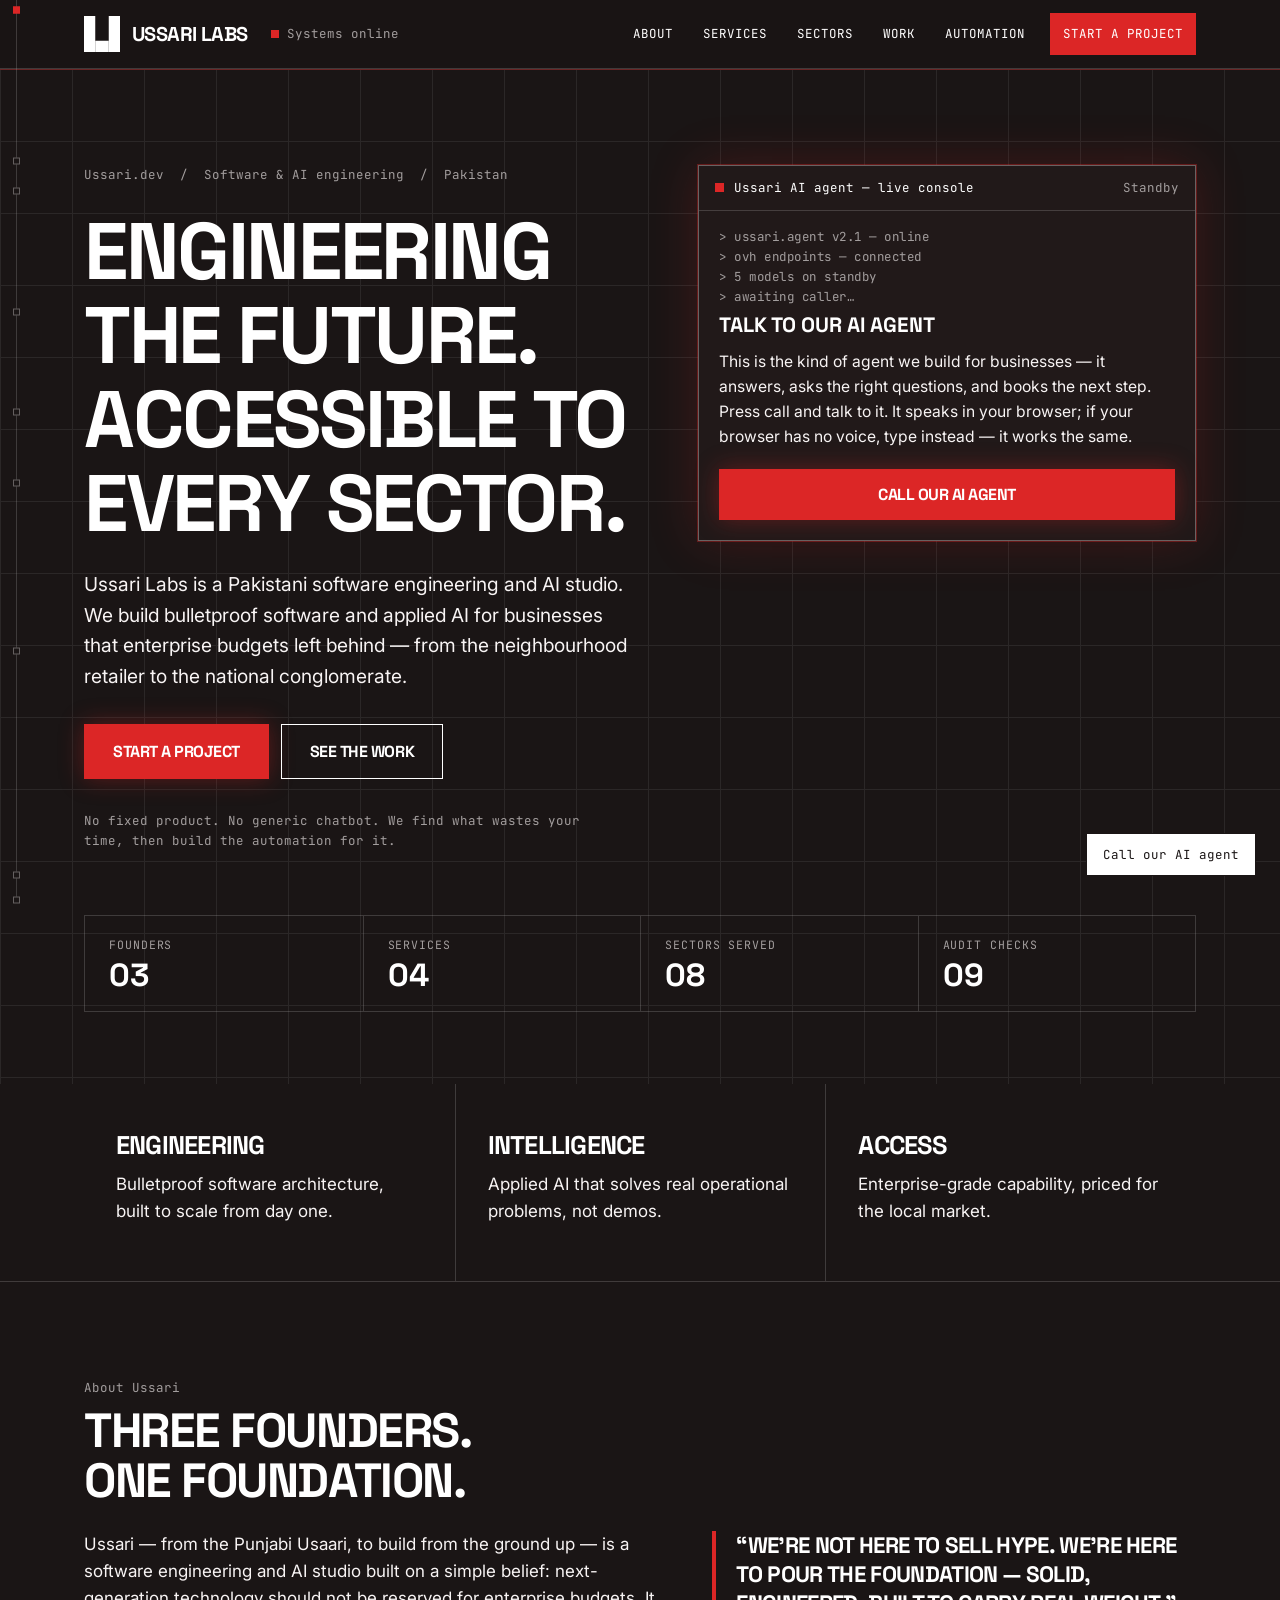
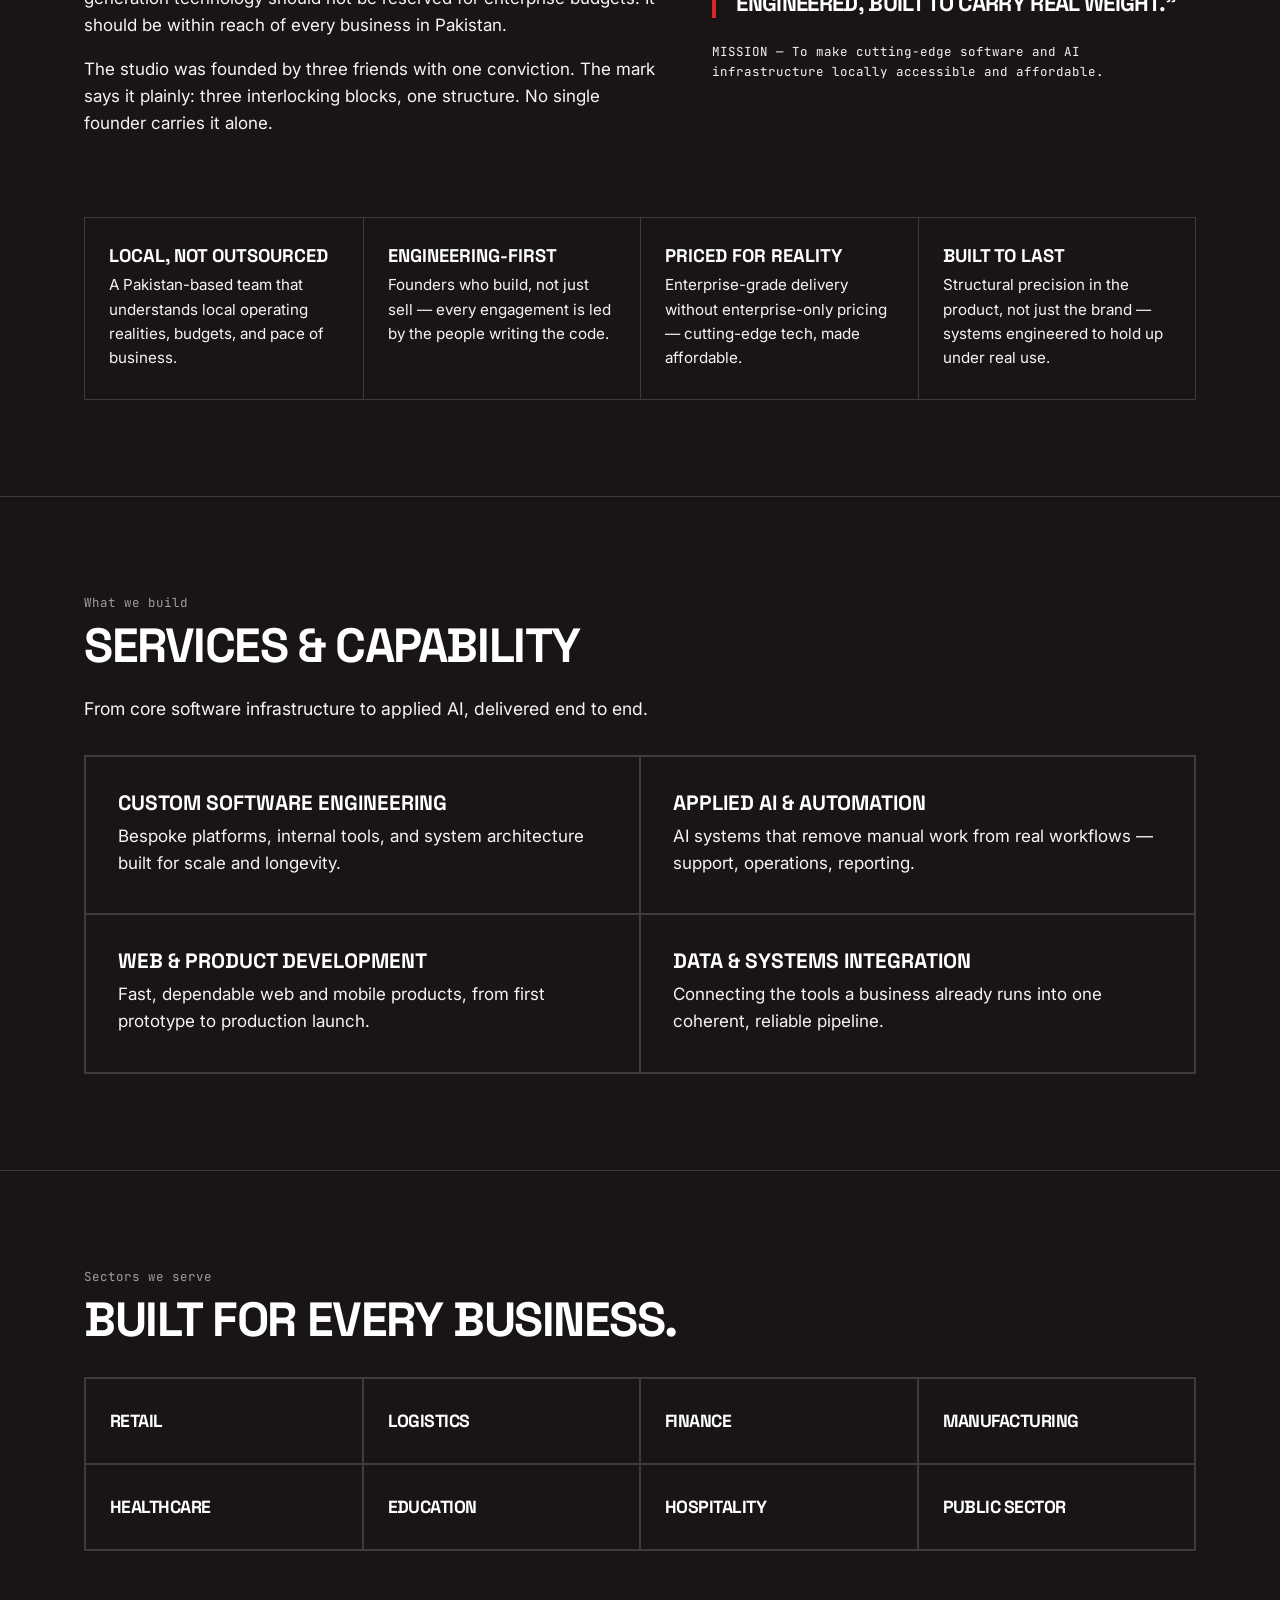
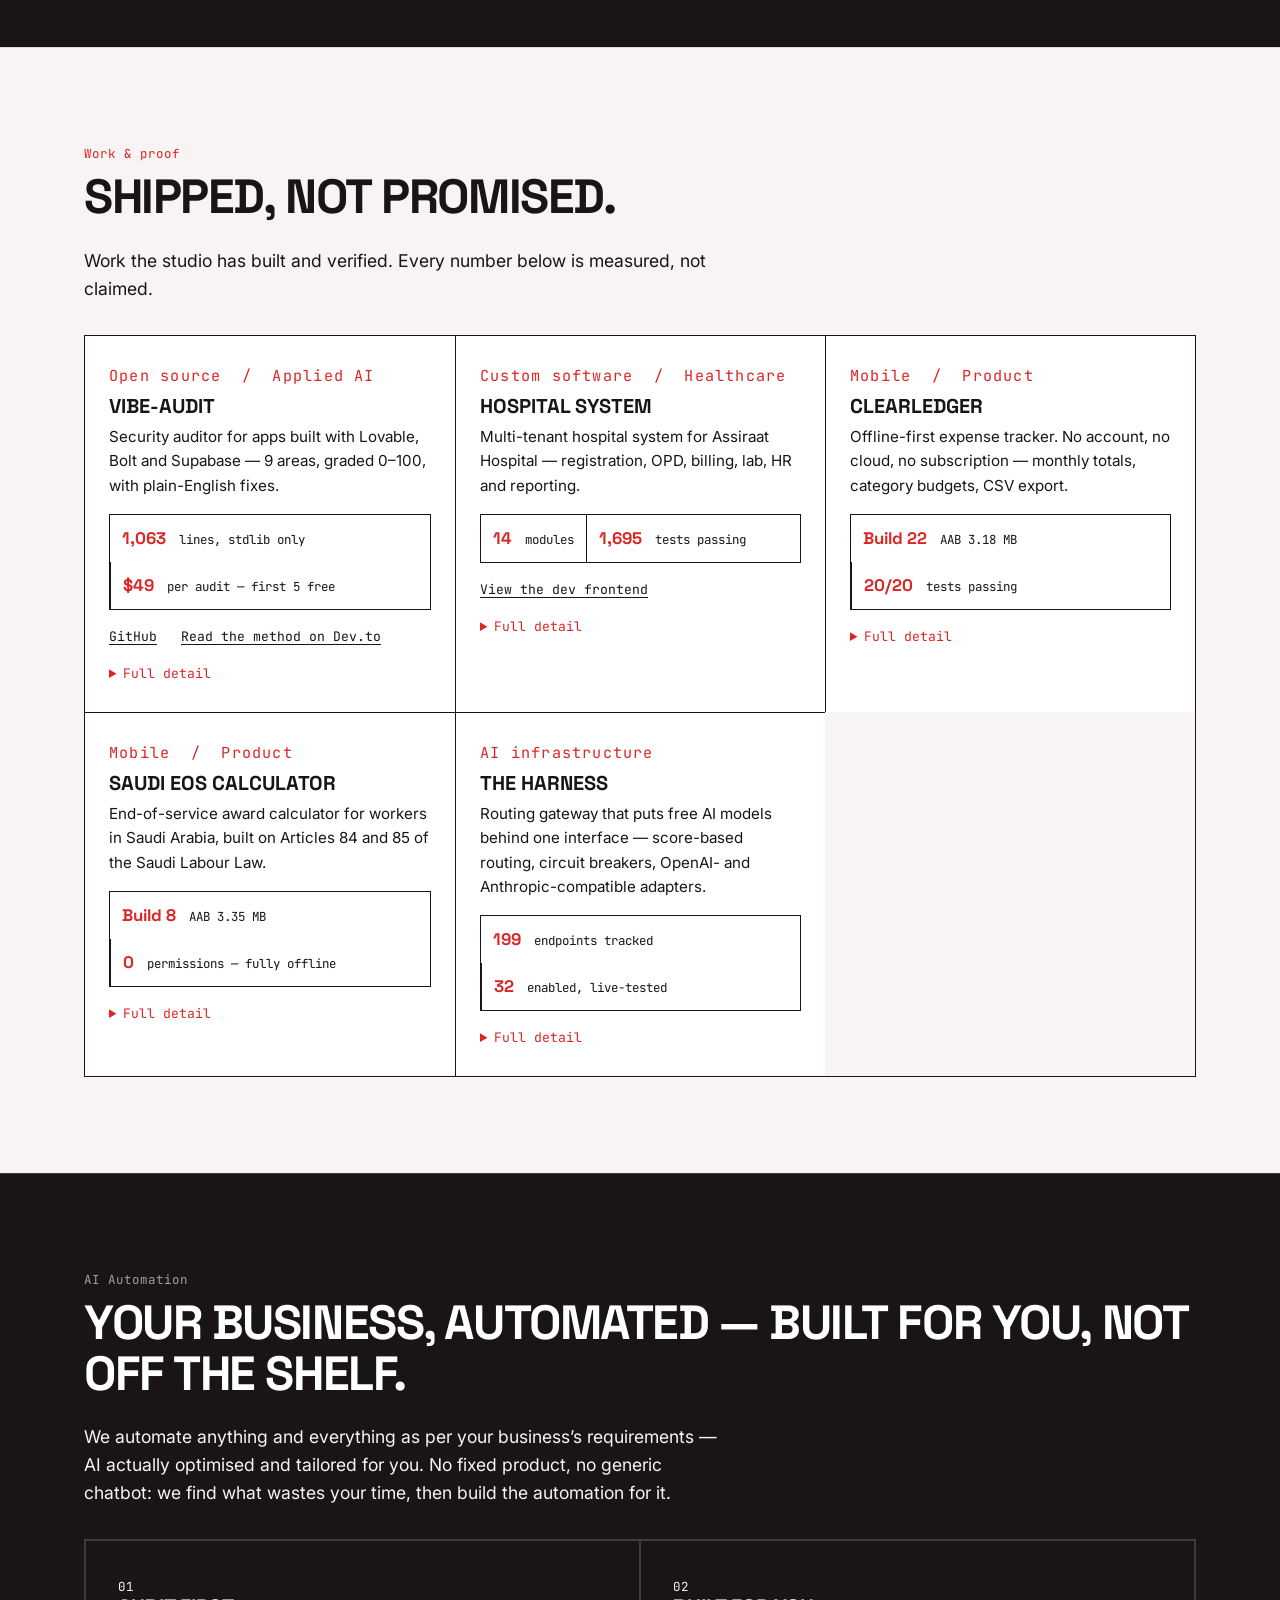
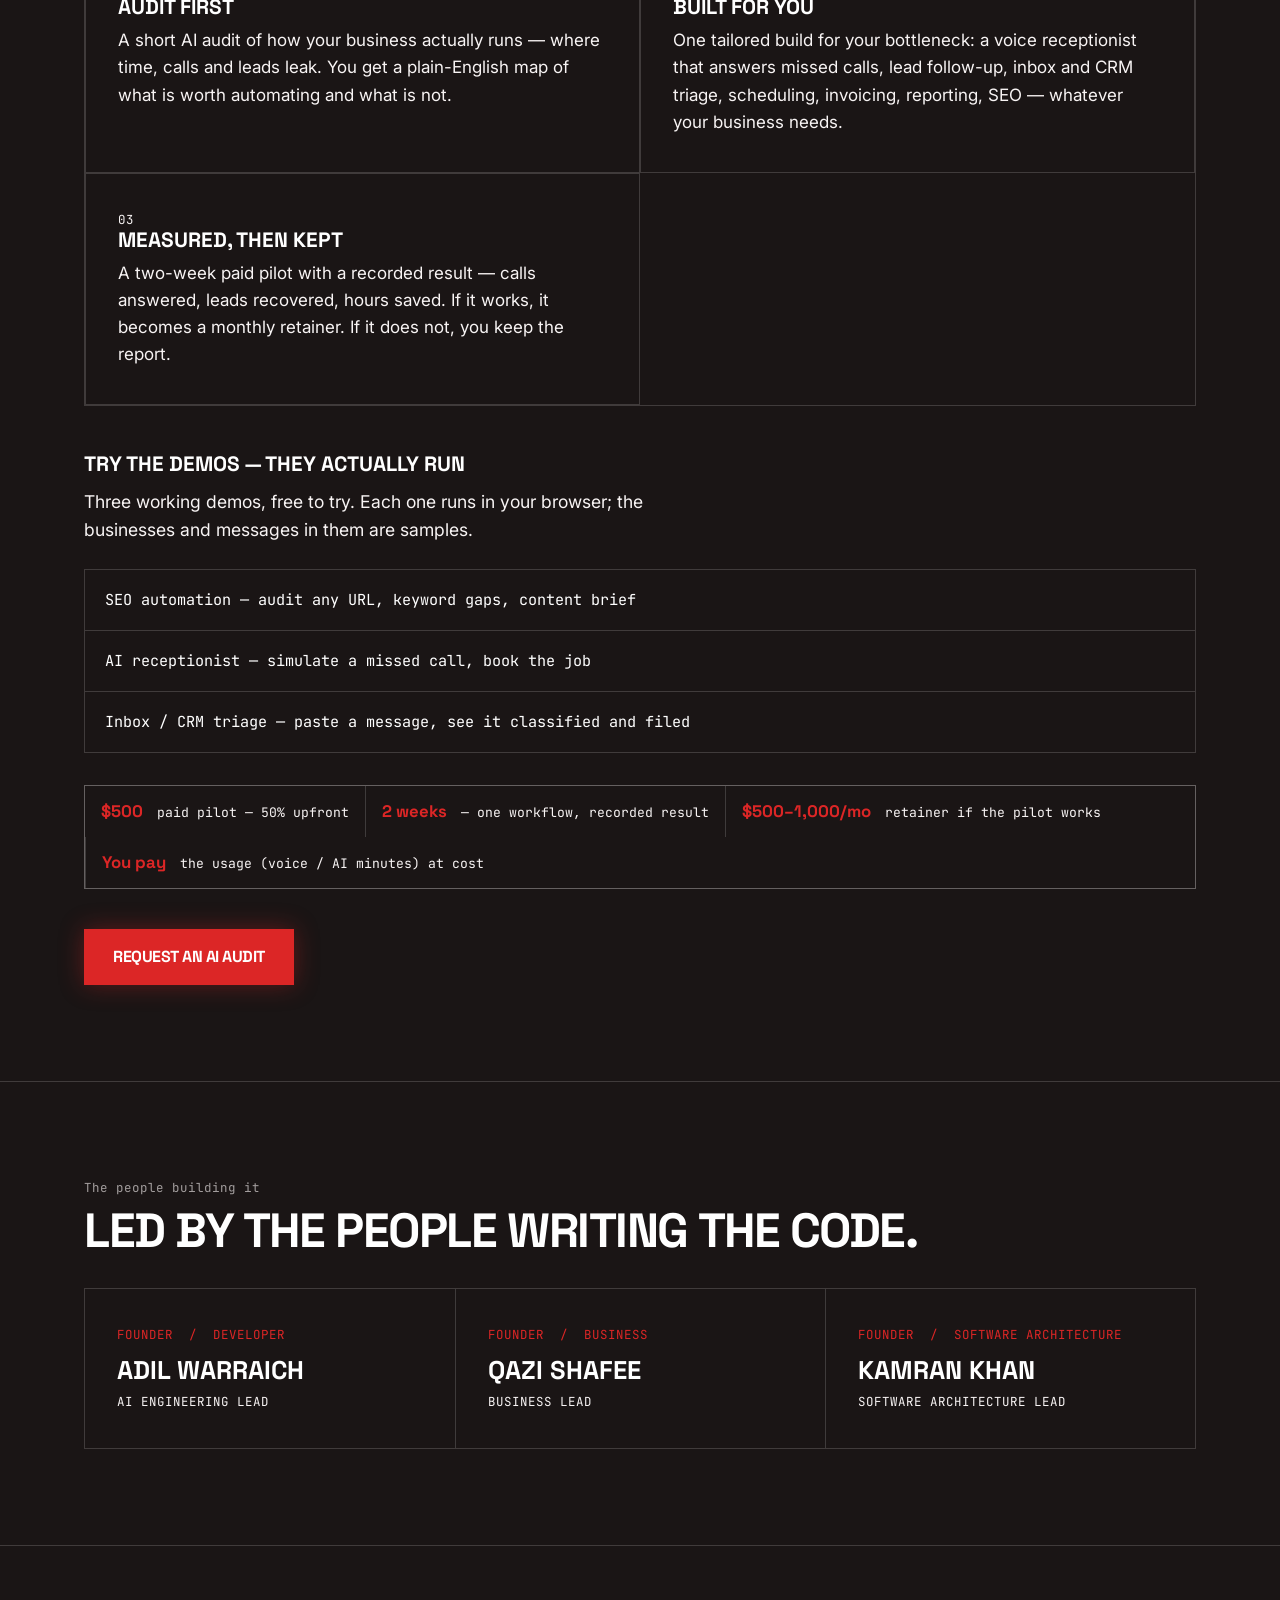
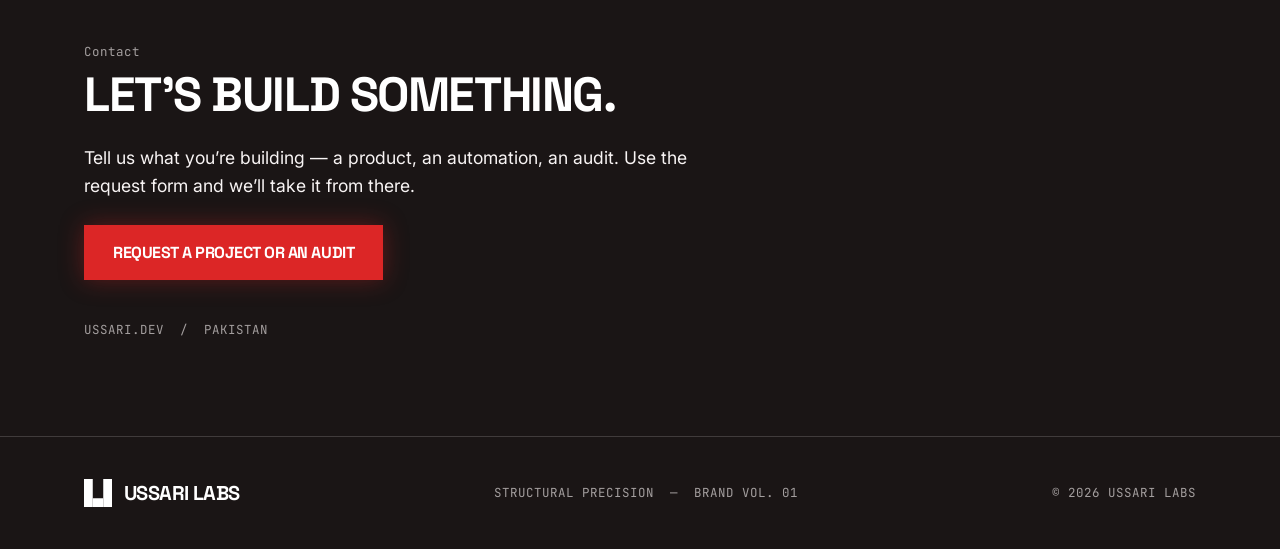
==== index.html @ 4f080e7f "Futuristic redesign preview (dark-first, live agent console, blueprint grid)" ====
<!DOCTYPE html>
<html lang="en-GB">
<head>
<meta charset="utf-8">
<meta name="viewport" content="width=device-width, initial-scale=1">
<meta name="color-scheme" content="dark">
<title>Ussari Labs — Engineering the Future. Accessible to Every Sector.</title>
<meta name="description" content="Ussari Labs is a Pakistani software engineering and AI studio. Custom software, applied AI and automation, web and product development, data and systems integration — built from the ground up.">
<link rel="preconnect" href="https://fonts.googleapis.com">
<link rel="preconnect" href="https://fonts.gstatic.com" crossorigin>
<link href="https://fonts.googleapis.com/css2?family=Space+Grotesk:wght@700&family=Inter:wght@400;500;600&family=JetBrains+Mono:wght@400;500&display=swap" rel="stylesheet">
<link rel="stylesheet" href="styles.css">
<link rel="icon" type="image/svg+xml" href="mark.svg">
</head>
<body>

<div class="spine" aria-hidden="true">
  <div class="spine-track"></div>
  <div class="spine-progress" id="spine-progress"></div>
</div>

<header class="site-header">
  <div class="wrap header-inner">
    <a class="brand" href="#top" aria-label="Ussari Labs — home">
      <svg class="mark" width="36" height="36" viewBox="0 0 96 96" role="img" aria-label="Ussari Labs mark — a U of three interlocking blocks"><rect x="0" y="0" width="30" height="96" fill="currentColor"/><rect x="30" y="66" width="36" height="30" fill="currentColor"/><rect x="66" y="0" width="30" height="96" fill="currentColor"/></svg>
      <span class="brand-word">USSARI&nbsp;LABS</span>
    </a>
    <p class="mono header-status"><span class="status-dot" aria-hidden="true"></span>Systems online</p>
    <nav class="main-nav" aria-label="Main navigation">
      <a href="#about">About</a>
      <a href="#services">Services</a>
      <a href="#sectors">Sectors</a>
      <a href="#work">Work</a>
      <a href="#automation">Automation</a>
      <a class="nav-cta" href="#contact">Start a project</a>
    </nav>
  </div>
</header>

<main id="top">

  <!-- HERO -->
  <section class="hero">
    <div class="wrap hero-grid">
      <div class="hero-copy">
        <p class="mono eyebrow">Ussari.dev&nbsp;&nbsp;/&nbsp;&nbsp;Software &amp; AI engineering&nbsp;&nbsp;/&nbsp;&nbsp;Pakistan</p>
        <h1><span class="h-line"><span>Engineering the future.</span></span><span class="h-line"><span>Accessible to every sector.</span></span></h1>
        <p class="lede">Ussari Labs is a Pakistani software engineering and AI studio. We build bulletproof software and applied AI for businesses that enterprise budgets left behind — from the neighbourhood retailer to the national conglomerate.</p>
        <div class="hero-actions">
        <a class="btn btn-primary" href="#contact">Start a project</a>
        <a class="btn btn-ghost" href="#work">See the work</a>
      </div>
        <p class="mono hero-note">No fixed product. No generic chatbot. We find what wastes your time, then build the automation for it.</p>
      </div>
      <aside class="console" aria-label="Live AI agent demo">
        <div class="console-bar">
          <span class="console-dot" aria-hidden="true"></span>
          <span class="mono console-bar-title">Ussari AI agent — live console</span>
          <span class="mono console-bar-state">Standby</span>
        </div>
        <div class="console-boot" id="console-boot" aria-hidden="true"></div>
        <h3 class="console-title">Talk to our AI agent</h3>
        <p class="console-intro">This is the kind of agent we build for businesses — it answers, asks the right questions, and books the next step. Press call and talk to it. It speaks in your browser; if your browser has no voice, type instead — it works the same.</p>
        <p class="call-start-row"><button class="btn btn-primary" id="call-start-btn" type="button">Call our AI agent</button></p>
        <div class="call-panel" id="call-panel" hidden>
          <div class="call-head">
            <p class="mono call-title">USSARI AI AGENT</p>
            <p class="mono call-status" id="call-status">IDLE</p>
            <p class="mono call-mode" id="call-mode">AI MODE</p>
            <p class="mono call-demo-tag">DEMO</p>
          </div>
          <div class="call-transcript" id="call-transcript" aria-live="polite"></div>
          <p class="mono call-hint" id="call-hint"></p>
          <div class="call-controls">
            <button type="button" class="btn call-btn-dark" id="call-mute-btn">Mute mic</button>
            <button type="button" class="btn btn-primary" id="call-end-btn">End call</button>
          </div>
          <form class="call-type" id="call-type-form">
            <label class="mono" for="call-type-input">Type instead — works in any browser</label>
            <div class="call-type-row">
              <input id="call-type-input" type="text" autocomplete="off" placeholder="Type your reply…">
              <button type="submit" class="btn btn-primary">Send</button>
            </div>
          </form>
          <p class="call-demo-link" id="call-demo-link" hidden>Try it now: <a id="call-demo-link-a" href="https://inertiastudiospakistan.github.io/ussari-site/demos/triage/">Try the demo</a></p>
          <p class="mono call-note">Demo — a real AI agent when the free endpoint answers, rule-based when it is busy. Your words are sent as chat text to a free AI endpoint (OVH AI Endpoints, no account) and nothing else leaves your browser. A live deployment uses an LLM and a real phone number; the client pays usage (~$0.13–0.14/min).</p>
          <p class="call-audit" id="call-audit" hidden><a class="btn btn-primary" href="https://forms.gle/pKDLBtsbxF8gc8SB7" target="_blank" rel="noopener">Book the free AI audit</a></p>
        </div>
      </aside>
    </div>
    <div class="wrap">
      <dl class="telemetry">
        <div><dt>Founders</dt><dd data-count="03">00</dd></div>
        <div><dt>Services</dt><dd data-count="04">00</dd></div>
        <div><dt>Sectors served</dt><dd data-count="08">00</dd></div>
        <div><dt>Audit checks</dt><dd data-count="09">00</dd></div>
      </dl>
    </div>
  </section>

<section class="pillars" aria-label="The three pillars">
    <div class="wrap pillar-grid">
      <article class="pillar">
        <h2>Engineering</h2>
        <p>Bulletproof software architecture, built to scale from day one.</p>
      </article>
      <article class="pillar">
        <h2>Intelligence</h2>
        <p>Applied AI that solves real operational problems, not demos.</p>
      </article>
      <article class="pillar">
        <h2>Access</h2>
        <p>Enterprise-grade capability, priced for the local market.</p>
      </article>
    </div>
  </section>

<section class="section" id="about">
    <div class="wrap">
      <p class="mono section-label">About Ussari</p>
      <h2 class="section-title">Three founders.<br>One foundation.</h2>
      <div class="about-grid">
        <div>
          <p>Ussari — from the Punjabi <em>Usaari</em>, to build from the ground up — is a software engineering and AI studio built on a simple belief: next-generation technology should not be reserved for enterprise budgets. It should be within reach of every business in Pakistan.</p>
          <p>The studio was founded by three friends with one conviction. The mark says it plainly: three interlocking blocks, one structure. No single founder carries it alone.</p>
        </div>
        <div>
          <blockquote>“We’re not here to sell hype. We’re here to pour the foundation — solid, engineered, built to carry real weight.”</blockquote>
          <p class="mono mission-line">MISSION — To make cutting-edge software and AI infrastructure locally accessible and affordable.</p>
        </div>
      </div>
      <div class="why-grid">
        <article><h3>Local, not outsourced</h3><p>A Pakistan-based team that understands local operating realities, budgets, and pace of business.</p></article>
        <article><h3>Engineering-first</h3><p>Founders who build, not just sell — every engagement is led by the people writing the code.</p></article>
        <article><h3>Priced for reality</h3><p>Enterprise-grade delivery without enterprise-only pricing — cutting-edge tech, made affordable.</p></article>
        <article><h3>Built to last</h3><p>Structural precision in the product, not just the brand — systems engineered to hold up under real use.</p></article>
      </div>
    </div>
  </section>

<section class="section section-dark" id="services">
    <div class="wrap">
      <p class="mono section-label">What we build</p>
      <h2 class="section-title">Services &amp; capability</h2>
      <p class="section-intro">From core software infrastructure to applied AI, delivered end to end.</p>
      <div class="service-grid">
        <article class="service">
          <h3>Custom software engineering</h3>
          <p>Bespoke platforms, internal tools, and system architecture built for scale and longevity.</p>
        </article>
        <article class="service">
          <h3>Applied AI &amp; automation</h3>
          <p>AI systems that remove manual work from real workflows — support, operations, reporting.</p>
        </article>
        <article class="service">
          <h3>Web &amp; product development</h3>
          <p>Fast, dependable web and mobile products, from first prototype to production launch.</p>
        </article>
        <article class="service">
          <h3>Data &amp; systems integration</h3>
          <p>Connecting the tools a business already runs into one coherent, reliable pipeline.</p>
        </article>
      </div>
    </div>
  </section>

<section class="section" id="sectors">
    <div class="wrap">
      <p class="mono section-label">Sectors we serve</p>
      <h2 class="section-title">Built for every business.</h2>
      <ul class="sector-grid">
        <li>Retail</li>
        <li>Logistics</li>
        <li>Finance</li>
        <li>Manufacturing</li>
        <li>Healthcare</li>
        <li>Education</li>
        <li>Hospitality</li>
        <li>Public sector</li>
      </ul>
    </div>
  </section>

<section class="section section-alabaster" id="work">
    <div class="wrap">
      <p class="mono section-label">Work &amp; proof</p>
      <h2 class="section-title">Shipped, not promised.</h2>
      <p class="section-intro">Work the studio has built and verified. Every number below is measured, not claimed.</p>

      <div class="work-grid">

        <article class="work-card" id="work-vibe-audit">
          <p class="mono work-tag">Open source&nbsp;&nbsp;/&nbsp;&nbsp;Applied AI</p>
          <h3>Vibe-Audit</h3>
          <p>Security auditor for apps built with Lovable, Bolt and Supabase — 9 areas, graded 0–100, with plain-English fixes.</p>
          <ul class="proof-list">
            <li><span>1,063</span> lines, stdlib only</li>
            <li><span>$49</span> per audit — first 5 free</li>
          </ul>
          <p class="work-links">
            <a href="https://github.com/inertiastudiospakistan/vibe-audit">GitHub</a>
            <a href="https://dev.to/adil_mehmood_4068cd82d35e/5-security-holes-in-vibe-coded-apps-and-the-one-line-fix-for-each-537o">Read the method on Dev.to</a>
          </p>
          <details class="product-more">
            <summary>Full detail</summary>
            <p>Measured on real projects, 23 November 2026: a deliberately broken test project scored <strong>0/100, grade F, with 33 findings</strong> (4 critical, 6 high, 9 medium, 10 low) — including a Supabase service-role key shipped in code and a committed .env file. A clean project scored <strong>100/100, grade A</strong>. Nodefield scored <strong>95/100 locally</strong>. Reports in HTML, Markdown and JSON, plus copy-paste fix prompts.</p>
          </details>
        </article>

        <article class="work-card" id="work-hims">
          <p class="mono work-tag">Custom software&nbsp;&nbsp;/&nbsp;&nbsp;Healthcare</p>
          <h3>Hospital system</h3>
          <p>Multi-tenant hospital system for Assiraat Hospital — registration, OPD, billing, lab, HR and reporting.</p>
          <ul class="proof-list">
            <li><span>14</span> modules</li>
            <li><span>1,695</span> tests passing</li>
          </ul>
          <p class="work-links">
            <a href="https://hmis-web.pages.dev">View the dev frontend</a>
          </p>
          <details class="product-more">
            <summary>Full detail</summary>
            <p><strong>Under construction — not deployed or in use at the hospital, no real patient data.</strong> Built: the module registry (dependency-gated, auto-enable, refuse-to-disable with dependents named), the registration restructure (phone or one national identity), and the OPD rules the hospital confirmed. Not built: pharmacy is registered only and has no API routes, service or UI. Stack: FastAPI + React, Neon Postgres.</p>
          </details>
        </article>

        <article class="work-card" id="work-clearledger">
          <p class="mono work-tag">Mobile&nbsp;&nbsp;/&nbsp;&nbsp;Product</p>
          <h3>ClearLedger</h3>
          <p>Offline-first expense tracker. No account, no cloud, no subscription — monthly totals, category budgets, CSV export.</p>
          <ul class="proof-list">
            <li><span>Build 22</span> AAB 3.18&nbsp;MB</li>
            <li><span>20/20</span> tests passing</li>
          </ul>
          <details class="product-more">
            <summary>Full detail</summary>
            <p>Seven fixed categories with monthly budgets, spending-by-category donut, last 6 months as bars, search and filters, entries grouped by day. Kotlin, MVVM + Repository, target SDK 36. Play Store listing in progress — not live yet. Signed with a debug keystore for now; a proper upload key is needed before production.</p>
          </details>
        </article>

        <article class="work-card" id="work-eos">
          <p class="mono work-tag">Mobile&nbsp;&nbsp;/&nbsp;&nbsp;Product</p>
          <h3>Saudi EOS Calculator</h3>
          <p>End-of-service award calculator for workers in Saudi Arabia, built on Articles 84 and 85 of the Saudi Labour Law.</p>
          <ul class="proof-list">
            <li><span>Build 8</span> AAB 3.35&nbsp;MB</li>
            <li><span>0</span> permissions — fully offline</li>
          </ul>
          <details class="product-more">
            <summary>Full detail</summary>
            <p>Worked example: 10,000 SAR monthly wage, 7 years of service, employment ended by the employer — the award is <strong>45,000 SAR</strong>. Resignation applies Article 85 tiers (none under 2 years, one third 2–5, two thirds 5–10, full at 10+). Kotlin / Jetpack Compose, MVI, navy + amber, target SDK 36, Arabic toggle, history. The result is an estimate, not legal advice. Play Store listing in progress — not live yet.</p>
          </details>
        </article>

        <article class="work-card" id="work-harness">
          <p class="mono work-tag">AI infrastructure</p>
          <h3>The harness</h3>
          <p>Routing gateway that puts free AI models behind one interface — score-based routing, circuit breakers, OpenAI- and Anthropic-compatible adapters.</p>
          <ul class="proof-list">
            <li><span>199</span> endpoints tracked</li>
            <li><span>32</span> enabled, live-tested</li>
          </ul>
          <details class="product-more">
            <summary>Full detail</summary>
            <p>In OpenCode there is exactly one model — “harness” — and all provider and model switching happens inside the gateway, with profiles, SQLite state and a /dashboard. Enabled providers verified live include OVH AI Endpoints (DeepSeek V4.1 Flash, 1M context), Cohere (Command A, 256K), Inferbase and AnyAPI (Nemotron-3-Ultra, 1M). No token volume or revenue is claimed for it.</p>
          </details>
        </article>

      </div>
    </div>
  </section>

<section class="section section-dark" id="automation">
    <div class="wrap">
      <p class="mono section-label">AI Automation</p>
      <h2 class="section-title">Your business, automated — built for you, not off the shelf.</h2>
      <p class="section-intro">We automate anything and everything as per your business’s requirements — AI actually optimised and tailored for you. No fixed product, no generic chatbot: we find what wastes your time, then build the automation for it.</p>
      <div class="service-grid">
        <article class="service">
          <p class="mono service-no">01</p>
          <h3>Audit first</h3>
          <p>A short AI audit of how your business actually runs — where time, calls and leads leak. You get a plain-English map of what is worth automating and what is not.</p>
        </article>
        <article class="service">
          <p class="mono service-no">02</p>
          <h3>Built for you</h3>
          <p>One tailored build for your bottleneck: a voice receptionist that answers missed calls, lead follow-up, inbox and CRM triage, scheduling, invoicing, reporting, SEO — whatever your business needs.</p>
        </article>
        <article class="service">
          <p class="mono service-no">03</p>
          <h3>Measured, then kept</h3>
          <p>A two-week paid pilot with a recorded result — calls answered, leads recovered, hours saved. If it works, it becomes a monthly retainer. If it does not, you keep the report.</p>
        </article>
      </div>
      <h3 class="automation-subhead">Try the demos — they actually run</h3>
      <p class="section-intro">Three working demos, free to try. Each one runs in your browser; the businesses and messages in them are samples.</p>
      <p class="work-links automation-links">
        <a href="https://inertiastudiospakistan.github.io/ussari-site/demos/seo-audit/">SEO automation — audit any URL, keyword gaps, content brief</a>
        <a href="https://inertiastudiospakistan.github.io/ussari-site/demos/receptionist/">AI receptionist — simulate a missed call, book the job</a>
        <a href="https://inertiastudiospakistan.github.io/ussari-site/demos/triage/">Inbox / CRM triage — paste a message, see it classified and filed</a>
      </p>

      <ul class="proof-list automation-offer">
        <li><span>$500</span> paid pilot — 50% upfront</li>
        <li><span>2 weeks</span> — one workflow, recorded result</li>
        <li><span>$500–1,000/mo</span> retainer if the pilot works</li>
        <li><span>You pay</span> the usage (voice / AI minutes) at cost</li>
      </ul>
      <p class="automation-cta"><a class="btn btn-primary" href="https://forms.gle/pKDLBtsbxF8gc8SB7">Request an AI audit</a></p>
    </div>
  </section>

<section class="section" id="founder">
    <div class="wrap">
      <p class="mono section-label">The people building it</p>
      <h2 class="section-title">Led by the people writing the code.</h2>
      <div class="founder-grid">
        <article class="founder-card">
          <p class="mono founder-role">FOUNDER&nbsp;&nbsp;/&nbsp;&nbsp;DEVELOPER</p>
          <h3>Adil Warraich</h3>
          <p class="mono founder-focus">AI ENGINEERING LEAD</p>
        </article>
        <article class="founder-card">
          <p class="mono founder-role">FOUNDER&nbsp;&nbsp;/&nbsp;&nbsp;BUSINESS</p>
          <h3>Qazi Shafee</h3>
          <p class="mono founder-focus">BUSINESS LEAD</p>
        </article>
        <article class="founder-card">
          <p class="mono founder-role">FOUNDER&nbsp;&nbsp;/&nbsp;&nbsp;SOFTWARE ARCHITECTURE</p>
          <h3>Kamran Khan</h3>
          <p class="mono founder-focus">SOFTWARE ARCHITECTURE LEAD</p>
        </article>
      </div>
    </div>
  </section>

<section class="section section-dark" id="contact">
    <div class="wrap contact-inner">
      <p class="mono section-label">Contact</p>
      <h2 class="section-title">Let’s build something.</h2>
      <p class="section-intro">Tell us what you’re building — a product, an automation, an audit. Use the request form and we’ll take it from there.</p>
      <a class="btn btn-primary" href="https://forms.gle/pKDLBtsbxF8gc8SB7">Request a project or an audit</a>
      <p class="mono contact-note">USSARI.DEV&nbsp;&nbsp;/&nbsp;&nbsp;PAKISTAN</p>
    </div>
  </section>

</main>

<footer class="site-footer">
  <div class="wrap footer-inner">
    <a class="brand" href="#top" aria-label="Ussari Labs — back to top">
      <svg class="mark" width="28" height="28" viewBox="0 0 96 96" role="img" aria-label="Ussari Labs mark"><rect x="0" y="0" width="30" height="96" fill="currentColor"/><rect x="30" y="66" width="36" height="30" fill="currentColor"/><rect x="66" y="0" width="30" height="96" fill="currentColor"/></svg>
      <span class="brand-word">USSARI&nbsp;LABS</span>
    </a>
    <p class="mono">STRUCTURAL PRECISION&nbsp;&nbsp;—&nbsp;&nbsp;BRAND VOL. 01</p>
    <p class="mono">© 2026 USSARI LABS</p>
  </div>
</footer>

<button class="call-fab mono" id="call-fab" type="button">Call our AI agent</button>

<script>
/* ============================================================
   USSARI AI AGENT — demo voice agent, AI-first.
   Voice in/out: Web Speech API (speechSynthesis + SpeechRecognition).
   Brain: OVH AI Endpoints (keyless, OpenAI-compatible), called
   straight from the browser — no backend, no accounts, no keys.
   If the free endpoint is busy on every model, the call falls back
   to the scripted flow below and says so on the panel.
   If voice is unavailable the text box below does the same job.
   ============================================================ */
(function () {
  "use strict";

  var panel = document.getElementById("call-panel");
  var startBtn = document.getElementById("call-start-btn");
  var fab = document.getElementById("call-fab");
  var statusEl = document.getElementById("call-status");
  var transcriptEl = document.getElementById("call-transcript");
  var hintEl = document.getElementById("call-hint");
  var muteBtn = document.getElementById("call-mute-btn");
  var endBtn = document.getElementById("call-end-btn");
  var typeForm = document.getElementById("call-type-form");
  var typeInput = document.getElementById("call-type-input");
  var auditEl = document.getElementById("call-audit");
  var modeEl = document.getElementById("call-mode");
  var demoLinkEl = document.getElementById("call-demo-link");
  var demoLinkA = document.getElementById("call-demo-link-a");

  var synth = ("speechSynthesis" in window) ? window.speechSynthesis : null;
  var Recog = window.SpeechRecognition || window.webkitSpeechRecognition || null;
  var voiceSupported = !!synth;
  var recogSupported = !!Recog;

  var state = {
    active: false,
    step: 0,          // scripted fallback only: 0 unknown -> 1 business -> 2 bottleneck -> 3 handling -> 4 audit offer -> 5 done
    muted: false,
    speaking: false,
    thinking: false,  // an LLM request is in flight
    pendingTurns: 0,  // user turns typed while thinking — answered next
    aiMode: true,
    business: "",
    demo: null,
    customBuild: null,   // a named system the caller wants built (HMIS, custom app…)
    noSpeechCount: 0,
    unclear: 0,
    auditExplained: false,
    startedAt: 0,
    exchanges: 0
  };
  var recog = null;
  var lastAgentLine = "";

  function setStatus(text) { statusEl.textContent = text; }
  function setHint(text) { hintEl.textContent = text; }

  function addLine(who, text) {
    var p = document.createElement("p");
    p.className = "tx tx-" + who;
    var tag = document.createElement("span");
    tag.className = "mono tx-tag";
    tag.textContent = who === "agent" ? "AGENT:" : "YOU:";
    p.appendChild(tag);
    p.appendChild(document.createTextNode(text));
    transcriptEl.appendChild(p);
    transcriptEl.scrollTop = transcriptEl.scrollHeight;
  }

  /* Pick the most natural-sounding English voice the browser has.
     The first voice in the list is usually the robotic system default,
     so rank them: Google's UK voices first, then other natural en-GB
     voices, then any en-GB, then en-US. Cached once voices load. */
  var cachedVoice = null;
  function scoreVoice(v) {
    var name = (v.name || "").toLowerCase();
    var lang = (v.lang || "").toLowerCase();
    if (name.indexOf("google uk english male") !== -1) return 100;
    if (name.indexOf("google uk english female") !== -1) return 95;
    if (name.indexOf("google uk english") !== -1) return 90;
    if (lang.indexOf("en-gb") === 0 && name.indexOf("natural") !== -1) return 85;
    if (lang.indexOf("en-gb") === 0 && /daniel|ryan|sonia|libby|maisie|arthur|brian|amy/.test(name)) return 80;
    if (lang.indexOf("en-gb") === 0) return 70;
    if (name.indexOf("google us english") !== -1) return 60;
    if (lang.indexOf("en") === 0 && name.indexOf("natural") !== -1) return 55;
    if (lang.indexOf("en") === 0) return 50;
    return 0;
  }
  function pickVoice() {
    if (!synth) return null;
    if (cachedVoice) return cachedVoice;
    var voices = synth.getVoices();
    if (!voices.length) return null;
    var best = null, bestScore = -1;
    voices.forEach(function (v) {
      var s = scoreVoice(v);
      if (s > bestScore) { bestScore = s; best = v; }
    });
    cachedVoice = best;
    return best;
  }
  /* Voices load asynchronously — refresh the pick when they arrive,
     otherwise the first greeting can fall back to the default voice. */
  if (synth && synth.addEventListener) {
    synth.addEventListener("voiceschanged", function () { cachedVoice = null; pickVoice(); });
  }

  /* Stop the mic before the agent speaks: without this, the mic hears
     the agent's own voice coming out of the speakers and feeds it back
     as a "user" turn, so the agent ends up talking to itself. */
  function stopListening() {
    if (listenTimer) { clearTimeout(listenTimer); listenTimer = null; }
    if (recog) { try { recog.abort(); } catch (e) {} }
  }

  function speak(text, onDone) {
    lastAgentLine = text;
    addLine("agent", text);
    state.speaking = true;
    stopListening();
    if (!synth || state.muted) {
      state.speaking = false;
      setStatus(state.active ? "ON CALL — TEXT ONLY" : "CALL ENDED");
      if (onDone) onDone();
      return;
    }
    setStatus("SPEAKING…");
    try {
      synth.cancel();
      var u = new SpeechSynthesisUtterance(text);
      var voice = pickVoice();
      if (!voice) {
        /* No voice engine in this browser (e.g. headless) — speaking
           would never end, so run text-only and move on at once. */
        state.speaking = false;
        setStatus(state.active ? "ON CALL — TEXT ONLY" : "CALL ENDED");
        if (onDone) onDone();
        return;
      }
      u.voice = voice;
      u.rate = 0.95;
      u.pitch = 1;
      var done = false;
      var finish = function () {
        if (done) return;
        done = true;
        state.speaking = false;
        if (onDone) onDone();
      };
      u.onend = finish;
      u.onerror = finish;
      /* Safety net: some browsers never fire onend (no voice engine).
         Never leave the call stuck in SPEAKING. */
      setTimeout(finish, Math.min(12000, 3000 + text.length * 60));
      synth.speak(u);
    } catch (e) {
      state.speaking = false;
      if (onDone) onDone();
    }
  }

  function listen() {
    if (!state.active || state.muted || !recogSupported) return;
    if (state.speaking || state.thinking) return;
    if (!recog) {
      try {
        recog = new Recog();
        recog.lang = "en-GB";
        recog.interimResults = false;
        recog.maxAlternatives = 1;
      } catch (e) {
        recog = null;
        setHint("Voice input could not start in this browser — type below, it works the same.");
        return;
      }
      recog.onresult = function (ev) {
        /* A result arriving while the agent is speaking or thinking is
           the agent's own voice echoing back through the mic — never a
           real turn. The mic is only live while listening. */
        if (state.speaking || state.thinking) return;
        var text = "";
        for (var i = ev.resultIndex; i < ev.results.length; i++) {
          if (ev.results[i].isFinal) text += ev.results[i][0].transcript;
        }
        text = text.trim();
        if (text) {
          state.noSpeechCount = 0;
          handleUser(text);
        }
      };
      recog.onerror = function (ev) {
        if (ev.error === "not-allowed" || ev.error === "service-not-allowed") {
          setHint("Microphone access was denied — no problem, type your replies below and the agent will still answer.");
        } else if (ev.error === "no-speech") {
          state.noSpeechCount++;
          if (state.noSpeechCount >= 2) {
            setHint("I did not catch that — try speaking again, or type below.");
            state.noSpeechCount = 0;
            return;
          }
        } else if (ev.error === "audio-capture") {
          setHint("No microphone was found — type your replies below and the agent will still answer.");
          return;
        } else {
          return;
        }
        if (state.active && !state.muted) listenSoon();
      };
      recog.onend = function () {
        if (state.active && !state.muted && !state.speaking && !state.thinking) listenSoon();
      };
    }
    try {
      setStatus("LISTENING…");
      recog.start();
    } catch (e) {
      /* start() throws if already started — ignore */
    }
  }

  var listenTimer = null;
  function listenSoon() {
    if (listenTimer) clearTimeout(listenTimer);
    /* 600ms tail delay: let the agent's voice die away from the room
       before the mic opens again, or the first thing it hears is the
       agent's own last word. */
    listenTimer = setTimeout(listen, 600);
  }

  function afterAgent() {
    if (!state.active) return;
    /* The caller typed more while the AI was thinking — answer that
       turn now, with the full history in hand. */
    if (state.pendingTurns > 0 && !state.thinking) {
      state.pendingTurns = 0;
      var t = lastUserText();
      if (t) { askAIReply(t); return; }
    }
    if (state.muted) {
      setStatus("ON CALL — MUTED, TYPE BELOW");
      return;
    }
    if (recogSupported) {
      listenSoon();
    } else {
      setStatus("ON CALL — TYPE BELOW");
    }
  }

  /* ============================================================
     THE AI — OVH AI Endpoints, OpenAI-compatible, KEYLESS.
     No key, no account, no backend: the browser calls the public
     endpoint directly. Each model has its own rate bucket, so on
     429 / error we try the next one. If every model fails, the call
     falls back to the scripted flow below and says so on the panel.
     Never put a key in this page — it is public on GitHub Pages.
     ============================================================ */
  var LLM_URL = "https://oai.endpoints.kepler.ai.cloud.ovh.net/v1/chat/completions";
  var LLM_MODELS = [
    "DeepSeek-V4.1-Flash-1017",
    "Qwen3.8-27B",
    "Meta-Llama-3_3-70B-Instruct",
    "Mistral-Small-3.2-24B-Instruct-2506",
    "gpt-oss-120b"
  ];
  var LLM_SYSTEM = "You are the Ussari Labs AI agent, on a live demo call with a business owner. You are an AI, never claim to be human. Reply in short spoken words: 1 to 3 sentences, plain language, no lists, no markdown. Find out what their business does, what eats their team's time, and how they handle it today. If they go off topic, answer them naturally and steer gently back to their business. Do not pitch the free audit in every reply — offer it only when it fits, after you have found their bottleneck, and only book it if they say yes. Suggest a fitting Ussari demo by name when it fits: the AI receptionist for missed calls and booking, inbox and CRM triage for emails and messages, SEO automation for Google and rankings. All three can be tried right here on this page. If the caller asks for a specific system or build — for example a hospital management system (HMIS), a custom app, a CRM, or any software they want built — do not redirect them to the receptionist, inbox or SEO demos. That is a custom-build lead: ask what it must do, who will use it, and what they use today, then offer the free audit as the scoping step. If they ask what the audit is, explain it is a look at how their business actually runs day to day, nothing to prepare. Never invent clients, results, testimonials or prices. The only numbers you may quote are the $500 pilot (50% upfront, 2 weeks) and voice usage about $0.13 to $0.14 a minute, paid by the client. If the caller agrees to the audit, end your reply with [SHOW_AUDIT]. If the call should close, end with [END_CALL]. When you recommend a demo, end with [DEMO: receptionist] or [DEMO: seo] or [DEMO: triage]. The bracketed tokens are instructions for the page, never say them aloud.";
  var history = [];   // {role, content} — user + assistant turns, last ~10

  function lastUserText() {
    for (var i = history.length - 1; i >= 0; i--) {
      if (history[i].role === "user") return history[i].content;
    }
    return "";
  }

  function setMode(mode) {
    state.aiMode = (mode === "ai");
    modeEl.textContent = mode === "ai" ? "AI MODE" : "SCRIPTED MODE";
    modeEl.title = mode === "ai"
      ? "Replies are generated by a live AI model."
      : "Free AI endpoint busy — answers are rule-based.";
    if (modeEl.classList) modeEl.classList.toggle("call-mode-scripted", mode !== "ai");
  }

  function showDemoLink(key) {
    var d = DEMOS[key];
    if (!d) return;
    demoLinkA.href = d.link;
    demoLinkA.textContent = "Try the " + d.name + " demo";
    demoLinkEl.hidden = false;
  }

  function parseMarkers(raw) {
    var actions = { audit: false, end: false, demo: null };
    var text = raw;
    if (/\[SHOW_AUDIT\]/.test(text)) actions.audit = true;
    if (/\[END_CALL\]/.test(text)) actions.end = true;
    var dm = text.match(/\[DEMO:\s*(receptionist|seo|triage)\]/i);
    if (dm) actions.demo = dm[1].toLowerCase();
    text = text.replace(/\[(SHOW_AUDIT|END_CALL|DEMO:\s*(?:receptionist|seo|triage))\]/gi, "").replace(/\s{2,}/g, " ").trim();
    return { text: text, actions: actions };
  }

  /* One chat-completions call, trying each model in turn until one
     answers. done(rawText) on success, done(null) when all fail. */
  function askAI(done) {
    var msgs = [{ role: "system", content: LLM_SYSTEM }].concat(history.slice(-10));
    var i = 0;
    function tryNext() {
      if (i >= LLM_MODELS.length) { done(null); return; }
      var model = LLM_MODELS[i++];
      var ctrl = ("AbortController" in window) ? new AbortController() : null;
      var timer = setTimeout(function () { if (ctrl) ctrl.abort(); }, 20000);
      var settled = false;
      function fail() { if (settled) return; settled = true; clearTimeout(timer); tryNext(); }
      var body = JSON.stringify({ model: model, messages: msgs, temperature: 0.7, max_tokens: 150 });
      try {
        fetch(LLM_URL, {
          method: "POST",
          headers: { "Content-Type": "application/json" },
          body: body,
          signal: ctrl ? ctrl.signal : undefined
        }).then(function (r) {
          if (!r.ok) { fail(); return null; }
          return r.json();
        }).then(function (data) {
          if (settled || !data) return;
          var c = data.choices && data.choices[0] && data.choices[0].message && data.choices[0].message.content;
          if (c && c.trim()) { settled = true; clearTimeout(timer); done(c); }
          else fail();
        }).catch(function () { fail(); });
      } catch (e) { fail(); }
    }
    tryNext();
  }

  function bookAudit() {
    state.step = 5;
    auditEl.hidden = false;
    speak("Done — the booking link is right here in the call panel. Fill in the form and we will take it from there. Thanks for calling Ussari Labs.", function () {
      setTimeout(function () { if (state.active) endCall("Audit booked — the form link is in the panel. Thanks for calling Ussari Labs."); }, 800);
    });
  }

  function declineAudit() {
    state.step = 5;
    speak("No problem. The three demos are on this page whenever you want them, and the audit form is too. Thanks for calling Ussari Labs.", function () {
      setTimeout(function () { if (state.active) endCall("Call ended. The demos and the audit form are on this page whenever you want them."); }, 800);
    });
  }

  /* The AI path for one user turn. `text` is the turn that triggered it;
     anything typed while thinking is already in history and gets
     answered next, via afterAgent. */
  function askAIReply(text) {
    if (!state.active || state.thinking) return;
    state.thinking = true;
    setStatus("THINKING…");
    askAI(function (raw) {
      state.thinking = false;
      if (!state.active) return;
      if (raw === null) {
        /* Free endpoint busy on every model — scripted fallback for
           this turn, and say so on the panel. Never fake AI. */
        setMode("scripted");
        setHint("Free AI endpoint is busy right now — answers are rule-based for this turn.");
        scriptedReply(text);
        return;
      }
      var parsed = parseMarkers(raw);
      if (!parsed.text && !parsed.actions.audit && !parsed.actions.end && !parsed.actions.demo) {
        setMode("scripted");
        scriptedReply(text);
        return;
      }
      setMode("ai");
      if (parsed.actions.demo) { state.demo = parsed.actions.demo; showDemoLink(parsed.actions.demo); }
      else { var d2 = detectDemo(parsed.text); if (d2) { state.demo = d2; showDemoLink(d2); } }
      /* Safety net stays armed only right after an audit offer. */
      var auditOffer = /audit/i.test(parsed.text) && /\?|shall|would you|want (me|you)|book|sign (you|me) up/i.test(parsed.text);
      state.step = auditOffer ? 4 : 0;
      var line = parsed.text;
      if (!line) line = parsed.actions.audit ? "Done — the booking link is right here in the call panel." : "Thanks for calling Ussari Labs.";
      history.push({ role: "assistant", content: line });
      if (history.length > 10) history = history.slice(-10);
      if (parsed.actions.audit) {
        state.step = 5;
        auditEl.hidden = false;
        speak(line, function () {
          setTimeout(function () { if (state.active) endCall("Audit booked — the form link is in the panel. Thanks for calling Ussari Labs."); }, 800);
        });
        return;
      }
      if (parsed.actions.end) {
        state.step = 5;
        speak(line, function () {
          setTimeout(function () { if (state.active) endCall("Call ended. The demos and the audit form are on this page whenever you want them."); }, 800);
        });
        return;
      }
      speak(line, afterAgent);
    });
  }

  var DEMOS = {
    receptionist: { name: "the AI receptionist", link: "demos/receptionist/", blurb: "it answers every missed call, takes the details, and books the job." },
    seo: { name: "the SEO automation", link: "demos/seo-audit/", blurb: "it finds the keyword gaps, checks every page, and builds the briefs." },
    triage: { name: "the inbox and CRM triage", link: "demos/triage/", blurb: "it reads every message, sorts it, drafts the reply, and files it." }
  };

  /* A caller naming a specific system they want built — a hospital
     system, a custom app, a CRM — is a custom-build lead, not a
     receptionist/inbox/SEO lead. Never pivot them to a demo they did
     not ask for; scope it, then offer the audit as the scoping step. */
  function detectCustomBuild(text) {
    var t = text.toLowerCase();
    if (/\bhmis\b|hospital management|hospital system|patient management|\bemr\b|\behr\b|clinic management/.test(t)) return "hospital management system";
    var m = t.match(/\b(hospital|clinic|pharmacy|school|university|hotel|restaurant)\b/);
    if (/\b(build|need|want|looking for)\b.{0,40}\b(system|software|app|platform|portal|dashboard)\b/.test(t)) return "custom system";
    if (m) return "system for your " + m[1];
    return null;
  }

  function detectDemo(text) {
    var t = text.toLowerCase();
    if (/miss(ed)?\s*call|phone|answer(ing)?\s*(the\s*)?phone|call(ers?|ing)|booking|appointment|schedule|reception/.test(t)) return "receptionist";
    if (/seo|google|rank|search|website\s*traffic|keyword|content|blog/.test(t)) return "seo";
    if (/inbox|email|message|reply|whatsapp|dm|complaint|follow[- ]?up|lead/.test(t)) return "triage";
    return null;
  }

  /* A short greeting with no real content ("hey, what's up?") is not an
     answer — say hello back and re-ask the current question instead of
     treating the greeting as the business or the bottleneck. */
  function isGreetingOnly(lower) {
    if (lower.length > 40) return false;
    if (!/(^|\b)(hi|hello|hey|yo|what'?s up|how'?s it going|how are you|good (morning|afternoon|evening))\b/.test(lower)) return false;
    if (/\b(company|business|we|run|sell|plumb|shop|store|agency|farm|clinic|restaurant|deal|email|call|service|work|miss|inbox)\b/.test(lower)) return false;
    return true;
  }
  function currentQuestion() {
    if (state.step === 1) return "So — what does your business do?";
    if (state.step === 2) return "What eats most of your team's time right now? Missed calls, replying to messages, chasing leads, or something else?";
    if (state.step === 3) return "How do you handle that today — by hand, with a tool, or does it mostly not get done?";
    return "Shall I book you in for the free AI audit? Just say yes or no.";
  }

  /* Echo guard: the mic can still catch a fragment of the agent's own
     speech (speaker bleed). If what "the user" just said is really the
     agent's last line — or mostly words from it — drop it silently: no
     transcript line, no LLM call. Short replies ("yes", "plumbing") are
     never dropped, so real answers always get through. */
  function normEcho(s) {
    return s.toLowerCase().replace(/[^a-z0-9\s]/g, " ").replace(/\s+/g, " ").trim();
  }
  function isEcho(text) {
    if (!lastAgentLine) return false;
    var u = normEcho(text);
    var a = normEcho(lastAgentLine);
    if (!u || !a) return false;
    if (u.length >= 12 && (a.indexOf(u) !== -1 || u.indexOf(a) !== -1)) return true;
    var uw = u.split(" ");
    if (uw.length >= 4) {
      var aw = a.split(" ");
      var hits = 0;
      for (var i = 0; i < uw.length; i++) {
        if (aw.indexOf(uw[i]) !== -1) hits++;
      }
      if (hits / uw.length >= 0.75) return true;
    }
    return false;
  }

  function handleUser(text) {
    if (!state.active) return;
    if (isEcho(text)) return;   // mic caught the agent's own voice — ignore
    state.exchanges++;
    addLine("you", text);
    var lower = text.toLowerCase();

    if (/^(end|stop|hang up|goodbye|bye|quit)\b/.test(lower) || lower.indexOf("end the call") !== -1) {
      endCall("You ended the call. Thanks for trying the demo — the three working demos are just above.");
      return;
    }
    if (/repeat|say (that|it) again/.test(lower) && lastAgentLine) {
      speak(lastAgentLine, afterAgent);
      return;
    }

    /* Safety net: the agent just offered the audit and the caller gave
       a short yes or no — book or decline it even if the model forgot
       its marker. Longer replies go to the AI, they may mean more. */
    if (state.step === 4 && lower.length < 25) {
      if (/\b(yes|sure|ok|okay|please|book)\b/.test(lower) && !/\b(no|not|never)\b/.test(lower)) { bookAudit(); return; }
      if (/\b(no|not now|later|no thanks|not yet)\b/.test(lower)) { declineAudit(); return; }
    }

    history.push({ role: "user", content: text });
    if (history.length > 10) history = history.slice(-10);
    if (state.thinking) { state.pendingTurns++; return; }
    askAIReply(text);
  }

  /* Scripted reply — used only when the free AI endpoint is busy on
     every model. Same flow as the old agent, kept as the honest
     fallback: no echo, audit explained once, graceful end. */
  function sayScripted(text, onDone) {
    history.push({ role: "assistant", content: text });
    if (history.length > 10) history = history.slice(-10);
    speak(text, onDone);
  }

  function scriptedReply(text) {
    var lower = text.toLowerCase();
    if (isGreetingOnly(lower)) {
      sayScripted("Hey, good to hear from you. " + currentQuestion(), afterAgent);
      return;
    }
    /* The caller named a system they want built — stop the generic
       bottleneck script and scope their build instead. */
    var build = detectCustomBuild(text);
    if (build && state.step < 4) {
      state.customBuild = build;
      state.step = 3;
      sayScripted("A brand-new " + build + " is exactly the kind of custom build we do. Let me scope it properly. How many people would use it day to day — and what do you use today, paper records or an old system?", afterAgent);
      return;
    }
    if (state.step === 0) {
      state.step = state.business ? 2 : 1;
      sayScripted(state.business
        ? "Understood — and what eats most of your team's time right now?"
        : "No problem — what does your business do?", afterAgent);
      return;
    }
    if (state.step === 1) {
      state.business = text;
      state.step = 2;
      sayScripted("Got it. What eats most of your team's time right now? Missed calls, replying to messages, chasing leads, or something else?", afterAgent);
      return;
    }
    if (state.step === 2) {
      var demo = detectDemo(text);
      state.demo = demo || "triage";
      state.step = 3;
      var ask = demo
        ? "That is exactly what we automate. How do you handle it today — by hand, with a tool, or does it mostly not get done?"
        : "Understood. How do you handle that today — by hand, with a tool, or does it mostly not get done?";
      sayScripted(ask, afterAgent);
      return;
    }
    if (state.step === 3) {
      state.step = 4;
      state.unclear = 0;
      if (state.customBuild) {
        sayScripted("That helps. The right next step is the free AI audit — we map what the " + state.customBuild + " has to do, who uses it, and what it replaces, then you get a fixed scope and price. Shall I book that in? Just say yes or no.", afterAgent);
        return;
      }
      var d = DEMOS[state.demo];
      sayScripted("Then here is the fit: " + d.name + " — " + d.blurb + " You can try it right now on this page. Shall I book you in for the free AI audit, so we can map the rest? Just say yes or no.", afterAgent);
      return;
    }
    if (state.step === 4) {
      if (/\b(yes|sure|ok|okay|please|book)\b/.test(lower)) { bookAudit(); return; }
      if (/\b(no|not now|later|no thanks|not yet)\b/.test(lower)) { declineAudit(); return; }
      /* Anything else is not a yes or a no — explain, don't loop.
         "I don't have anything to audit" is the common one: the audit
         is of how the business runs, not of a system they own.
         Explain it the first time it comes up, whatever was said before;
         only end the call if they push back a second time. */
      state.unclear++;
      if (/what.*audit|audit.*what|don'?t have (any|much)|nothing to audit|no.*audit|what should|what do you/.test(lower)) {
        if (state.auditExplained) {
          state.step = 5;
          sayScripted("No worries at all — there is nothing for you to prepare. The demos are right here on the page, and the inbox triage one is the closest fit for what you described. Have a look whenever you like. Thanks for calling Ussari Labs.", function () {
            setTimeout(function () { if (state.active) endCall("Call ended. The demos are on this page whenever you want them."); }, 800);
          });
          return;
        }
        state.auditExplained = true;
        sayScripted("Fair question — the audit is not of a system you own. We look at how your business actually runs day to day — the emails, the calls, the follow-ups — and map where time leaks. Nothing for you to prepare. Want me to book that in, or would you rather just try the inbox demo?", afterAgent);
        return;
      }
      if (state.unclear >= 2) {
        state.step = 5;
        sayScripted("No worries at all — the demos are right here on the page, and the inbox triage one is the closest fit for what you described. Have a look whenever you like. Thanks for calling Ussari Labs.", function () {
          setTimeout(function () { if (state.active) endCall("Call ended. The demos are on this page whenever you want them."); }, 800);
        });
        return;
      }
      sayScripted("No rush — just say yes if you would like the free audit booked, or no if not yet. Or say end call, and the demos stay here on the page.", afterAgent);
      return;
    }
    sayScripted("I can help with that — tell me what your business does, and what eats your team's time, and I will point you to the right demo. Or say end call to finish.", afterAgent);
  }
  function startCall() {
    if (state.active) {
      panel.scrollIntoView({ behavior: "smooth", block: "start" });
      typeInput.focus();
      return;
    }
    state.active = true;
    state.step = 1;
    state.muted = false;
    state.thinking = false;
    state.pendingTurns = 0;
    state.business = "";
    state.demo = null;
    state.customBuild = null;
    state.noSpeechCount = 0;
    state.unclear = 0;
    state.auditExplained = false;
    state.startedAt = Date.now();
    state.exchanges = 0;
    history = [{ role: "assistant", content: "Hello, this is the Ussari Labs AI agent. Thanks for calling. Before anything else — what does your business do?" }];
    transcriptEl.innerHTML = "";
    auditEl.hidden = true;
    demoLinkEl.hidden = true;
    setMode("ai");
    panel.hidden = false;
    fab.textContent = "On call — tap to view";
    muteBtn.textContent = "Mute mic";
    startBtn.textContent = "Call in progress…";
    startBtn.disabled = true;
    panel.scrollIntoView({ behavior: "smooth", block: "start" });
    if (!voiceSupported && !recogSupported) {
      setHint("Voice is not available in this browser — the agent will answer in writing. Type your replies below.");
    } else if (!recogSupported) {
      setHint("This browser can speak but cannot listen — the agent will talk, and you reply by typing below.");
    } else {
      setHint("Speak when the status says listening, or type below — either works.");
    }
    setStatus("CALLING…");
    speak("Hello, this is the Ussari Labs AI agent. Thanks for calling. Before anything else — what does your business do?", afterAgent);
    typeInput.focus();
  }

  function endCall(note) {
    if (!state.active) return;
    state.active = false;
    state.speaking = false;
    state.thinking = false;
    state.pendingTurns = 0;
    try { if (synth) synth.cancel(); } catch (e) {}
    try { if (recog) recog.abort(); } catch (e) {}
    if (listenTimer) clearTimeout(listenTimer);
    setStatus("CALL ENDED");
    setHint("");
    var mins = Math.max(1, Math.round((Date.now() - state.startedAt) / 60000));
    addLine("agent", (note || "Call ended.") + " (" + state.exchanges + " exchanges, about " + mins + " minute" + (mins === 1 ? "" : "s") + ".)");
    startBtn.textContent = "Call our AI agent";
    startBtn.disabled = false;
    fab.textContent = "Call our AI agent";
  }

  startBtn.addEventListener("click", startCall);
  fab.addEventListener("click", function () {
    if (state.active) {
      panel.scrollIntoView({ behavior: "smooth", block: "start" });
      typeInput.focus();
    } else {
      startCall();
    }
  });
  endBtn.addEventListener("click", function () { endCall("Call ended. Thanks for trying the demo."); });
  muteBtn.addEventListener("click", function () {
    state.muted = !state.muted;
    if (state.muted) {
      try { if (synth) synth.cancel(); } catch (e) {}
      try { if (recog) recog.abort(); } catch (e) {}
      state.speaking = false;
      muteBtn.textContent = "Unmute mic";
      setStatus("ON CALL — MUTED, TYPE BELOW");
      setHint("Microphone muted — type your replies below.");
    } else {
      muteBtn.textContent = "Mute mic";
      setHint("Microphone back on — speak when the status says listening, or type below.");
      afterAgent();
    }
  });
  typeForm.addEventListener("submit", function (ev) {
    ev.preventDefault();
    var text = typeInput.value.trim();
    if (!text) return;
    typeInput.value = "";
    if (!state.active) {
      setHint("Press “Call our AI agent” first to start the demo call.");
      return;
    }
    handleUser(text);
    typeInput.focus();
  });
})();
</script>

<script>
/* Preview-only helpers: hero boot log, telemetry count-up, scroll reveals,
   blueprint-spine progress. Separate from the voice-agent script. */
(function () {
  "use strict";
  var reduced = window.matchMedia("(prefers-reduced-motion: reduce)").matches;

  /* --- hero boot log: typed telemetry lines, then the live dot pulses --- */
  var boot = document.getElementById("console-boot");
  var lines = [
    "> ussari.agent v2.1 — online",
    "> ovh endpoints — connected",
    "> 5 models on standby",
    "> awaiting caller…"
  ];
  if (boot) {
    if (reduced) {
      boot.textContent = lines.join("\n");
    } else {
      var li = 0, ci = 0, cur = document.createElement("span");
      boot.appendChild(cur);
      (function type() {
        if (li >= lines.length) return;
        var line = lines[li];
        if (ci <= line.length) {
          cur.textContent = line.slice(0, ci++);
          setTimeout(type, 14);
        } else {
          li++; ci = 0;
          cur = document.createElement("span");
          boot.appendChild(document.createTextNode("\n"));
          boot.appendChild(cur);
          setTimeout(type, 160);
        }
      })();
    }
  }

  /* --- telemetry count-up --- */
  document.querySelectorAll(".telemetry dd[data-count]").forEach(function (dd) {
    var target = parseInt(dd.getAttribute("data-count"), 10);
    var pad = dd.getAttribute("data-count").length > 1;
    function render(v) { dd.textContent = pad && v < 10 ? "0" + v : String(v); }
    if (reduced) { render(target); return; }
    var start = null;
    function tick(ts) {
      if (!start) start = ts;
      var p = Math.min(1, (ts - start) / 900);
      render(Math.round(target * (1 - Math.pow(1 - p, 3))));
      if (p < 1) requestAnimationFrame(tick);
    }
    requestAnimationFrame(tick);
  });

  /* --- scroll reveals: work cards + automation section only --- */
  var revealEls = document.querySelectorAll(".work-card, #automation .service, #automation .automation-links, .founder-card");
  revealEls.forEach(function (el, i) {
    el.classList.add("reveal");
    el.style.transitionDelay = (i % 3) * 90 + "ms";
  });
  if ("IntersectionObserver" in window && !reduced) {
    var io = new IntersectionObserver(function (entries) {
      entries.forEach(function (e) {
        if (e.isIntersecting) { e.target.classList.add("in"); io.unobserve(e.target); }
      });
    }, { threshold: 0.12 });
    revealEls.forEach(function (el) { io.observe(el); });
  } else {
    revealEls.forEach(function (el) { el.classList.add("in"); });
  }

  /* --- blueprint spine: progress + nodes at each section --- */
  var spine = document.querySelector(".spine");
  var progress = document.getElementById("spine-progress");
  var sections = Array.prototype.slice.call(document.querySelectorAll("main > section"));
  var nodes = sections.map(function () {
    var n = document.createElement("span");
    n.className = "spine-node";
    spine.appendChild(n);
    return n;
  });
  function layout() {
    var doc = document.documentElement;
    var max = doc.scrollHeight - window.innerHeight;
    sections.forEach(function (sec, i) {
      var pct = max > 0 ? (sec.offsetTop / max) * 100 : 0;
      nodes[i].style.top = Math.min(100, Math.max(0, pct)).toFixed(2) + "%";
    });
  }
  function onScroll() {
    var doc = document.documentElement;
    var max = doc.scrollHeight - window.innerHeight;
    var p = max > 0 ? window.scrollY / max : 0;
    if (progress) progress.style.transform = "scaleY(" + p + ")";
    var mid = window.scrollY + window.innerHeight / 2;
    sections.forEach(function (sec, i) {
      nodes[i].classList.toggle("passed", mid > sec.offsetTop);
    });
  }
  window.addEventListener("scroll", onScroll, { passive: true });
  window.addEventListener("resize", layout);
  window.addEventListener("load", layout);
  layout();
  onScroll();
})();
</script>

</body>
</html>
---- styles.css ----
/* ============================================================
   USSARI LABS — futuristic preview (brand v1.0 + one deviation)
   Base: Asphalt Charcoal #1A1515. Energy: Kinetic Crimson #DC2626.
   Structure: Deep Oxide Red #4A0E17. Light slab: Alabaster #F8F4F4.
   DEVIATION FROM BRAND v1.0 (flagged for veto): a restrained crimson
   glow (box-shadow only) on the live hero console and primary
   buttons. Everything else keeps the brand rules: sharp 90° angles,
   no border-radius, no gradient washes.
   ============================================================ */

:root {
  --crimson: #DC2626;
  --alabaster: #F8F4F4;
  --slate: #A39E9E;
  --white: #FFFFFF;
  --charcoal: #1A1515;
  --panel: #211919;      /* charcoal tint, one step up from base */
  --oxide: #4A0E17;
  --line: rgba(163, 158, 158, 0.28);   /* hairline on dark */
  --line-strong: rgba(163, 158, 158, 0.55);
  --glow: 0 0 0 1px rgba(220, 38, 38, 0.35), 0 0 48px rgba(220, 38, 38, 0.20);
  --font-head: "Space Grotesk", "Plus Jakarta Sans", sans-serif;
  --font-body: "Inter", "Roboto", sans-serif;
  --font-mono: "JetBrains Mono", "Fira Code", monospace;
}

* { box-sizing: border-box; }

html { scroll-behavior: smooth; scroll-padding-top: 84px; /* keep scrolled-to content clear of the sticky header */ }

body {
  margin: 0;
  background: var(--charcoal);
  color: var(--white);
  font-family: var(--font-body);
  font-size: 17px;
  line-height: 1.6;
  -webkit-font-smoothing: antialiased;
  overflow-x: hidden;
}

h1, h2, h3 {
  font-family: var(--font-head);
  font-weight: 700;
  text-transform: uppercase;
  letter-spacing: -0.03em;
  line-height: 1.05;
  margin: 0;
}

h1 { font-size: clamp(2.6rem, 6.4vw, 5rem); }
h2.section-title { font-size: clamp(1.9rem, 4vw, 3rem); margin: 0.5rem 0 1.5rem; }
h3 { font-size: 1.15rem; letter-spacing: 0; }

p { margin: 0 0 1rem; }
a { color: inherit; }
em { font-style: normal; }

.mono {
  font-family: var(--font-mono);
  font-size: 0.78rem;
  letter-spacing: 0.08em;
}

.wrap {
  max-width: 1160px;
  margin: 0 auto;
  padding: 0 24px;
}

.section { padding: 96px 0; border-top: 1px solid var(--line); }
.section-label { color: var(--slate); margin: 0 0 0.5rem; }
.section-intro { font-size: 1.1rem; max-width: 640px; color: var(--alabaster); }

/* ---------- Blueprint spine (fixed left edge, scroll progress) ---------- */

.spine {
  position: fixed;
  left: 16px;
  top: 0;
  bottom: 0;
  width: 1px;
  z-index: 30;
  pointer-events: none;
}
.spine-track {
  position: absolute;
  inset: 0;
  background: var(--line);
}
.spine-progress {
  position: absolute;
  inset: 0;
  background: var(--crimson);
  transform: scaleY(0);
  transform-origin: top;
}
.spine-node {
  position: absolute;
  left: -3px;
  width: 7px;
  height: 7px;
  background: var(--charcoal);
  border: 1px solid var(--line-strong);
  transform: translateY(-50%);
  transition: background 0.3s, border-color 0.3s;
}
.spine-node.passed { background: var(--crimson); border-color: var(--crimson); }

/* ---------- Header ---------- */

.site-header {
  background: rgba(26, 21, 21, 0.85);
  -webkit-backdrop-filter: blur(12px);
  backdrop-filter: blur(12px);
  border-bottom: 1px solid var(--line);
  position: sticky;
  top: 0;
  z-index: 20;
}

.header-inner {
  display: flex;
  align-items: center;
  gap: 24px;
  min-height: 68px;
}

.brand {
  display: flex;
  align-items: center;
  gap: 12px;
  text-decoration: none;
  color: var(--white);
}

.brand .mark { flex: none; }

.brand-word {
  font-family: var(--font-head);
  font-weight: 700;
  text-transform: uppercase;
  letter-spacing: -0.03em;
  font-size: 1.25rem;
}

.header-status {
  display: flex;
  align-items: center;
  gap: 8px;
  color: var(--slate);
  margin: 0;
}

.status-dot {
  width: 8px;
  height: 8px;
  background: var(--crimson);
  animation: pulse 2.2s ease-in-out infinite;
}

.main-nav { display: flex; align-items: center; gap: 4px; flex-wrap: wrap; margin-left: auto; }

.main-nav a {
  font-family: var(--font-mono);
  font-size: 0.78rem;
  letter-spacing: 0.08em;
  text-transform: uppercase;
  text-decoration: none;
  color: var(--white);
  padding: 10px 12px;
  border: 1px solid transparent;
  transition: border-color 0.2s;
}

.main-nav a:hover,
.main-nav a:focus-visible { border-color: var(--white); }

.main-nav a.nav-cta {
  background: var(--crimson);
  color: var(--white);
  border: 1px solid var(--crimson);
  margin-left: 8px;
}

.main-nav a.nav-cta:hover,
.main-nav a.nav-cta:focus-visible { background: var(--oxide); border-color: var(--oxide); }

a:focus-visible, .btn:focus-visible, summary:focus-visible {
  outline: 2px solid var(--crimson);
  outline-offset: 2px;
}

/* ---------- Buttons ---------- */

.btn {
  display: inline-block;
  font-family: var(--font-head);
  font-weight: 700;
  text-transform: uppercase;
  letter-spacing: -0.03em;
  font-size: 1rem;
  text-decoration: none;
  padding: 14px 28px;
  border-radius: 0;
  border: 1px solid var(--crimson);
  cursor: pointer;
  transition: background 0.2s, border-color 0.2s, box-shadow 0.2s;
}

.btn-primary {
  background: var(--crimson);
  color: var(--white);
  box-shadow: 0 0 24px rgba(220, 38, 38, 0.35); /* flagged glow deviation */
}
.btn-primary:hover, .btn-primary:focus-visible { background: var(--oxide); border-color: var(--oxide); }
.btn-primary:disabled { opacity: 0.55; cursor: default; box-shadow: none; }

.btn-ghost {
  background: transparent;
  color: var(--white);
  border: 1px solid var(--white);
}
.btn-ghost:hover, .btn-ghost:focus-visible { background: var(--white); color: var(--charcoal); }

/* ---------- Hero ---------- */

.hero {
  position: relative;
  padding: 96px 0 72px;
  overflow: hidden;
}

/* Blueprint grid — SVG hairlines, no gradient washes */
.hero::before {
  content: "";
  position: absolute;
  inset: 0;
  background-image: url("data:image/svg+xml,%3Csvg xmlns='http://www.w3.org/2000/svg' width='72' height='72'%3E%3Cpath d='M72 .5H.5V72' fill='none' stroke='%23A39E9E' stroke-opacity='.13'/%3E%3C/svg%3E");
  background-size: 72px 72px;
  opacity: 0;
  animation: grid-in 1.4s ease-out 0.1s forwards;
  pointer-events: none;
}

/* Slow scan line crossing the hero grid */
.hero::after {
  content: "";
  position: absolute;
  left: 0;
  right: 0;
  top: 0;
  height: 1px;
  background: var(--crimson);
  opacity: 0.35;
  animation: scan 14s linear 2s infinite;
  pointer-events: none;
}

.hero-grid {
  position: relative;
  display: grid;
  grid-template-columns: 1.05fr 0.95fr;
  gap: 64px;
  align-items: start;
}

.hero .eyebrow { color: var(--slate); margin: 0 0 1.5rem; }
.hero h1 { margin: 0 0 1.5rem; }
.hero .lede { font-size: 1.2rem; max-width: 560px; color: var(--alabaster); }
.hero-note { color: var(--slate); margin: 2rem 0 0; max-width: 520px; }

.hero-actions { display: flex; gap: 12px; flex-wrap: wrap; margin: 2rem 0 0; }

/* Headline reveal — the one orchestrated load moment */
.h-line { display: block; overflow: hidden; }
.h-line > span {
  display: block;
  transform: translateY(112%);
  animation: rise 0.9s cubic-bezier(0.2, 0.7, 0.2, 1) 0.25s forwards;
}
.h-line:nth-child(2) > span { animation-delay: 0.38s; }

.hero .eyebrow,
.hero .lede,
.hero-actions,
.hero-note {
  opacity: 0;
  animation: fade-in 0.8s ease-out forwards;
}
.hero .eyebrow { animation-delay: 0.1s; }
.hero .lede { animation-delay: 0.55s; }
.hero-actions { animation-delay: 0.7s; }
.hero-note { animation-delay: 0.85s; }

/* ---------- Live console (hero, right) ---------- */

.console {
  position: relative;
  background: var(--panel);
  border: 1px solid var(--line-strong);
  padding: 0;
  box-shadow: var(--glow); /* flagged glow deviation */
  opacity: 0;
  animation: fade-in 0.9s ease-out 0.6s forwards;
  scroll-margin-top: 84px; /* startCall() scrolls the panel into view — keep it clear of the sticky header */
}

.console-bar {
  display: flex;
  align-items: center;
  gap: 10px;
  padding: 12px 16px;
  border-bottom: 1px solid var(--line);
}

.console-dot {
  width: 9px;
  height: 9px;
  flex: none;
  background: var(--crimson);
  animation: pulse 2.2s ease-in-out infinite;
}

.console-bar-title { color: var(--white); margin: 0; }
.console-bar-state { color: var(--slate); margin: 0 0 0 auto; }

.console-boot {
  font-family: var(--font-mono);
  font-size: 0.78rem;
  letter-spacing: 0.04em;
  color: var(--slate);
  white-space: pre-line;
  min-height: 4.7em;
  padding: 16px 20px 0;
  margin: 0;
}

.console-title {
  font-size: 1.3rem;
  padding: 8px 20px 0;
}

.console-intro {
  color: var(--alabaster);
  padding: 0.75rem 20px 0;
  margin: 0;
  font-size: 0.98rem;
}

.console .call-start-row { padding: 1.25rem 20px 20px; margin: 0; }
.console .call-start-row .btn { width: 100%; text-align: center; }

/* ---------- Telemetry strip ---------- */

.telemetry {
  position: relative;
  display: grid;
  grid-template-columns: repeat(4, 1fr);
  border: 1px solid var(--line);
  margin: 64px 0 0;
  opacity: 0;
  animation: fade-in 0.9s ease-out 1s forwards;
}

.telemetry div { padding: 20px 24px; border-left: 1px solid var(--line); }
.telemetry div:first-child { border-left: none; }
.telemetry dt {
  font-family: var(--font-mono);
  font-size: 0.72rem;
  letter-spacing: 0.08em;
  text-transform: uppercase;
  color: var(--slate);
}
.telemetry dd {
  margin: 4px 0 0;
  font-family: var(--font-head);
  font-weight: 700;
  font-size: 2rem;
  line-height: 1;
  color: var(--white);
}

/* ---------- Scroll reveals (work cards + automation only) ---------- */

.reveal { opacity: 0; transform: translateY(18px); transition: opacity 0.7s ease, transform 0.7s ease, border-color 0.2s; }
.reveal.in { opacity: 1; transform: translateY(0); }

/* ---------- Pillars ---------- */

.pillars { background: var(--charcoal); }

.pillar-grid {
  display: grid;
  grid-template-columns: repeat(3, 1fr);
}

.pillar { padding: 48px 32px 56px; border-left: 1px solid var(--line); }
.pillar:first-child { border-left: none; }
.pillar h2 { font-size: 1.6rem; margin-bottom: 0.75rem; }
.pillar p { margin: 0; color: var(--alabaster); }
.pillar p:first-child { color: var(--crimson); margin-bottom: 0.75rem; }

/* ---------- About ---------- */

.about-grid {
  display: grid;
  grid-template-columns: 1.2fr 1fr;
  gap: 48px;
  margin-bottom: 64px;
}
.about-grid p { color: var(--alabaster); }

.about-grid blockquote {
  margin: 0 0 1.5rem;
  font-family: var(--font-head);
  font-weight: 700;
  text-transform: uppercase;
  letter-spacing: -0.03em;
  font-size: 1.4rem;
  line-height: 1.3;
  border-left: 4px solid var(--crimson);
  padding-left: 20px;
  color: var(--white);
}

.mission-line { color: var(--alabaster); margin: 0; }

.why-grid {
  display: grid;
  grid-template-columns: repeat(4, 1fr);
  border: 1px solid var(--line);
}

.why-grid article { padding: 28px 24px; border-left: 1px solid var(--line); transition: border-color 0.2s; }
.why-grid article:first-child { border-left: none; }
.why-grid article:hover { border-color: var(--crimson); }
.why-grid h3 { margin-bottom: 0.5rem; }
.why-grid p { margin: 0; font-size: 0.95rem; color: var(--alabaster); }

/* ---------- Services ---------- */

.service-grid {
  display: grid;
  grid-template-columns: repeat(2, 1fr);
  border: 1px solid var(--line);
  margin-top: 2rem;
}

.service { padding: 36px 32px; border: 1px solid var(--line); transition: border-color 0.2s; }
.service:hover { border-color: var(--crimson); }
.service-no { color: var(--crimson); margin: 0 0 0.75rem; }
.service h3 { margin-bottom: 0.5rem; font-size: 1.3rem; }
.service p { margin: 0; color: var(--alabaster); }

/* ---------- Sectors ---------- */

.sector-grid {
  list-style: none;
  margin: 2rem 0 0;
  padding: 0;
  display: grid;
  grid-template-columns: repeat(4, 1fr);
  border: 1px solid var(--line);
}

.sector-grid li {
  font-family: var(--font-head);
  font-weight: 700;
  text-transform: uppercase;
  letter-spacing: -0.03em;
  font-size: 1.1rem;
  padding: 28px 24px;
  border: 1px solid var(--line);
  transition: border-color 0.2s, color 0.2s;
}
.sector-grid li:hover { border-color: var(--crimson); color: var(--crimson); }

/* ---------- Work (the ONE light slab) ---------- */

#work { background: var(--alabaster); color: var(--charcoal); }
#work .section-label { color: var(--crimson); }
#work .section-intro { color: var(--charcoal); }

.work-grid {
  display: grid;
  grid-template-columns: repeat(3, 1fr);
  gap: 0;
  border: 1px solid var(--charcoal);
  margin-top: 2rem;
}

.work-card {
  background: var(--white);
  padding: 28px 24px;
  border-left: 1px solid var(--charcoal);
  transition: border-color 0.2s;
}
.work-card:nth-child(3n+1) { border-left: none; }
.work-card:nth-child(n+4) { border-top: 1px solid var(--charcoal); }
.work-card:hover { border-color: var(--crimson); }
.work-card h3 { font-size: 1.25rem; margin-bottom: 0.5rem; }
.work-card p { font-size: 0.95rem; }
.work-card .proof-list { margin: 1rem 0 0; }
.work-card .proof-list li { font-size: 0.78rem; padding: 10px 12px; }
.work-card .work-links { margin: 1rem 0 0; }
.work-card .product-more { margin-top: 1rem; }
.work-card .product-more summary {
  cursor: pointer;
  font-family: var(--font-mono);
  font-size: 0.82rem;
  color: var(--crimson);
}
.work-card .product-more summary:hover { text-decoration: underline; }

.work-tag { color: var(--crimson); margin: 0 0 0.5rem; }

.proof-list {
  list-style: none;
  margin: 1.25rem 0 0;
  padding: 0;
  display: flex;
  flex-wrap: wrap;
  border: 1px solid var(--charcoal);
}

.proof-list li {
  font-family: var(--font-mono);
  font-size: 0.82rem;
  padding: 12px 16px;
  border-left: 1px solid var(--charcoal);
}
.proof-list li:first-child { border-left: none; }
.proof-list span {
  font-family: var(--font-head);
  font-weight: 700;
  font-size: 1.05rem;
  color: var(--crimson);
  margin-right: 6px;
}

.work-links { margin: 1.25rem 0 0; display: flex; flex-wrap: wrap; gap: 8px 24px; }
.work-links a {
  font-family: var(--font-mono);
  font-size: 0.82rem;
  color: var(--charcoal);
  text-decoration: underline;
  text-underline-offset: 3px;
}
.work-links a:hover, .work-links a:focus-visible { color: var(--crimson); }

/* ---------- AI Automation ---------- */

#automation .service-grid { margin-top: 2rem; }
.automation-subhead { font-size: 1.3rem; margin: 3rem 0 0.75rem; }
#automation .section-intro { margin-bottom: 0; }
.automation-links { flex-direction: column; gap: 0; margin-top: 1.5rem; }
.automation-links a {
  color: var(--white);
  display: block;
  border: 1px solid var(--line);
  padding: 18px 20px;
  text-decoration: none;
  font-size: 0.95rem;
  transition: border-color 0.2s, background 0.2s;
}
.automation-links a + a { border-top: none; }
.automation-links a:hover, .automation-links a:focus-visible {
  border-color: var(--crimson);
  background: rgba(220, 38, 38, 0.07);
  color: var(--white);
}
.automation-offer { border: 1px solid var(--line-strong); margin-top: 2rem; }
.automation-offer li { border-left: 1px solid var(--line); color: var(--alabaster); }
.automation-offer li:first-child { border-left: none; }
.automation-cta { margin: 2.5rem 0 0; }

/* ---------- Call panel (inside the hero console) ---------- */

.call-panel {
  margin: 0 20px 20px;
  background: var(--charcoal);
  color: var(--white);
  border: 1px solid var(--line-strong);
  padding: 20px;
  scroll-margin-top: 84px; /* startCall() scrolls this into view — keep it clear of the sticky header */
}
.call-head {
  display: flex;
  align-items: baseline;
  gap: 16px;
  flex-wrap: wrap;
  border-bottom: 1px solid var(--line-strong);
  padding-bottom: 12px;
  margin-bottom: 16px;
}
.call-head p { margin: 0; }
.call-title { font-size: 0.9rem; }
.call-status { color: var(--crimson); }
.call-mode { color: var(--white); }
.call-mode-scripted { color: var(--crimson); }
.call-demo-tag {
  margin-left: auto;
  color: var(--white);
  background: var(--crimson);
  padding: 2px 8px;
}
.call-transcript {
  max-height: 280px;
  overflow-y: auto;
  background: var(--charcoal);
  border: 1px solid var(--line-strong);
  padding: 16px;
  min-height: 120px;
}
.call-transcript .tx { margin: 0 0 0.75rem; font-size: 0.98rem; }
.call-transcript .tx:last-child { margin-bottom: 0; }
.tx-tag { color: var(--crimson); margin-right: 8px; }
.tx-you .tx-tag { color: var(--slate); }
.call-hint { color: var(--slate); margin: 0.75rem 0 0; min-height: 1.2em; }
.call-controls { display: flex; gap: 12px; flex-wrap: wrap; margin-top: 1rem; }
.call-controls .btn { padding: 10px 20px; font-size: 0.9rem; }
.call-btn-dark { background: transparent; color: var(--white); border: 1px solid var(--white); }
.call-btn-dark:hover, .call-btn-dark:focus-visible { background: var(--white); color: var(--charcoal); }
.call-type { margin-top: 1.25rem; }
.call-type label { display: block; color: var(--alabaster); margin-bottom: 0.5rem; }
.call-type-row { display: flex; gap: 12px; }
.call-type-row input {
  flex: 1;
  font-family: var(--font-body);
  font-size: 1rem;
  color: var(--white);
  background: var(--charcoal);
  border: 1px solid var(--line-strong);
  border-radius: 0;
  padding: 10px 14px;
  min-width: 0;
}
.call-type-row input:focus { outline: 2px solid var(--crimson); outline-offset: 2px; }
.call-type-row .btn { padding: 10px 20px; font-size: 0.9rem; }
.call-note { color: var(--slate); margin: 1.25rem 0 0; font-size: 0.72rem; line-height: 1.5; }
.call-demo-link { margin: 1rem 0 0; }
.call-demo-link a { color: var(--white); text-decoration: underline; text-underline-offset: 3px; }
.call-demo-link a:hover, .call-demo-link a:focus-visible { color: var(--crimson); }
.call-audit { margin: 1.25rem 0 0; }

/* Fixed call control — bottom right, always reachable */
.call-fab {
  position: fixed;
  right: 24px;
  bottom: 24px;
  z-index: 20;
  background: var(--white);
  color: var(--charcoal);
  border: 1px solid var(--charcoal);
  padding: 12px 16px;
  cursor: pointer;
  transition: background 0.2s, color 0.2s;
}
.call-fab:hover, .call-fab:focus-visible { background: var(--crimson); border-color: var(--crimson); color: var(--white); outline: 2px solid var(--crimson); outline-offset: 2px; }

/* ---------- Founders ---------- */

.founder-grid {
  display: grid;
  grid-template-columns: repeat(3, 1fr);
  border: 1px solid var(--line);
  margin-top: 2rem;
}

.founder-card { padding: 36px 32px; transition: border-color 0.2s; }
.founder-card + .founder-card { border-left: 1px solid var(--line); }
.founder-card:hover { border-color: var(--crimson); }
.founder-role { color: var(--crimson); margin: 0 0 0.75rem; }
.founder-card h3 { font-size: 1.6rem; margin-bottom: 0.5rem; }
.founder-focus { color: var(--alabaster); margin: 0 0 1rem; }
.founder-card p:last-child { margin: 0; }

/* ---------- Contact ---------- */

.contact-inner { max-width: 1160px; }
#contact .btn { margin-top: 0.5rem; }
.contact-note { color: var(--slate); margin: 2.5rem 0 0; }

/* ---------- Footer ---------- */

.site-footer {
  background: var(--charcoal);
  color: var(--white);
  border-top: 1px solid var(--line);
  padding: 40px 0;
}

.site-footer .brand { color: var(--white); }

.footer-inner {
  display: flex;
  align-items: center;
  justify-content: space-between;
  gap: 24px;
  flex-wrap: wrap;
}

.footer-inner p { margin: 0; color: var(--slate); }

/* ---------- Keyframes (the one orchestrated load moment) ---------- */

@keyframes rise { to { transform: translateY(0); } }
@keyframes fade-in { to { opacity: 1; } }
@keyframes grid-in { to { opacity: 1; } }
@keyframes scan {
  0% { top: 0; opacity: 0; }
  4% { opacity: 0.35; }
  96% { opacity: 0.35; }
  100% { top: 100%; opacity: 0; }
}
@keyframes pulse {
  0%, 100% { opacity: 1; }
  50% { opacity: 0.35; }
}

/* ---------- Responsive ---------- */

@media (max-width: 1100px) {
  .spine { display: none; }
}

@media (max-width: 900px) {
  .hero-grid { grid-template-columns: 1fr; gap: 48px; }
  .hero { padding: 72px 0 56px; }
  .telemetry { grid-template-columns: repeat(2, 1fr); margin-top: 48px; }
  .telemetry div:nth-child(3) { border-left: none; }
  .telemetry div:nth-child(n+3) { border-top: 1px solid var(--line); }
  .pillar-grid { grid-template-columns: 1fr; }
  .pillar { border-left: none; border-top: 1px solid var(--line); padding: 32px 0; }
  .pillar:first-child { border-top: none; }
  .about-grid { grid-template-columns: 1fr; gap: 32px; }
  .why-grid { grid-template-columns: repeat(2, 1fr); }
  .why-grid article:nth-child(3) { border-left: none; }
  .why-grid article:nth-child(n+3) { border-top: 1px solid var(--line); }
  .service-grid { grid-template-columns: 1fr; }
  .call-panel { margin: 0 12px 12px; padding: 16px; }
  .console .call-start-row { padding: 1.25rem 12px 12px; }
  .console-boot, .console-title, .console-intro { padding-left: 12px; padding-right: 12px; }
  .call-fab { right: 16px; bottom: 16px; padding: 10px 12px; }
  .sector-grid { grid-template-columns: repeat(2, 1fr); }
  .founder-grid { grid-template-columns: 1fr; }
  .founder-card + .founder-card { border-left: none; border-top: 1px solid var(--line); }
  .section { padding: 64px 0; }
  .work-grid { grid-template-columns: repeat(2, 1fr); }
  .work-card:nth-child(3n+1) { border-left: 1px solid var(--charcoal); }
  .work-card:nth-child(odd) { border-left: none; }
  .work-card:nth-child(n+3) { border-top: 1px solid var(--charcoal); }
}

@media (max-width: 560px) {
  body { font-size: 16px; }
  .header-inner { flex-wrap: wrap; gap: 8px; padding: 12px 24px; }
  .header-status { display: none; }
  .main-nav {
    margin-left: 0;
    flex-wrap: nowrap;
    overflow-x: auto;
    scrollbar-width: none;
    max-width: 100%;
  }
  .main-nav::-webkit-scrollbar { display: none; }
  .main-nav a { padding: 8px; white-space: nowrap; }
  .hero { padding-bottom: 120px; } /* clear the fixed call button in the first viewport */
  .call-fab { padding: 8px 10px; font-size: 0.7rem; }
  .why-grid { grid-template-columns: 1fr; }
  .why-grid article { border-left: none; border-top: 1px solid var(--line); }
  .why-grid article:first-child { border-top: none; }
  .telemetry { grid-template-columns: 1fr; }
  .telemetry div { border-left: none; border-top: 1px solid var(--line); }
  .telemetry div:first-child { border-top: none; }
  .sector-grid { grid-template-columns: 1fr; }
  .work-grid { grid-template-columns: 1fr; }
  .work-card { border-left: none; border-top: 1px solid var(--charcoal); }
  .work-card:first-child { border-top: none; }
}

/* ---------- Reduced motion: everything still, everything visible ---------- */

@media (prefers-reduced-motion: reduce) {
  html { scroll-behavior: auto; }
  *, *::before, *::after {
    animation: none !important;
    transition: none !important;
  }
  .h-line > span { transform: none; }
  .hero::before,
  .hero .eyebrow, .hero .lede, .hero-actions, .hero-note,
  .console, .telemetry { opacity: 1; }
  .hero::after { display: none; }
  .reveal { opacity: 1; transform: none; }
}
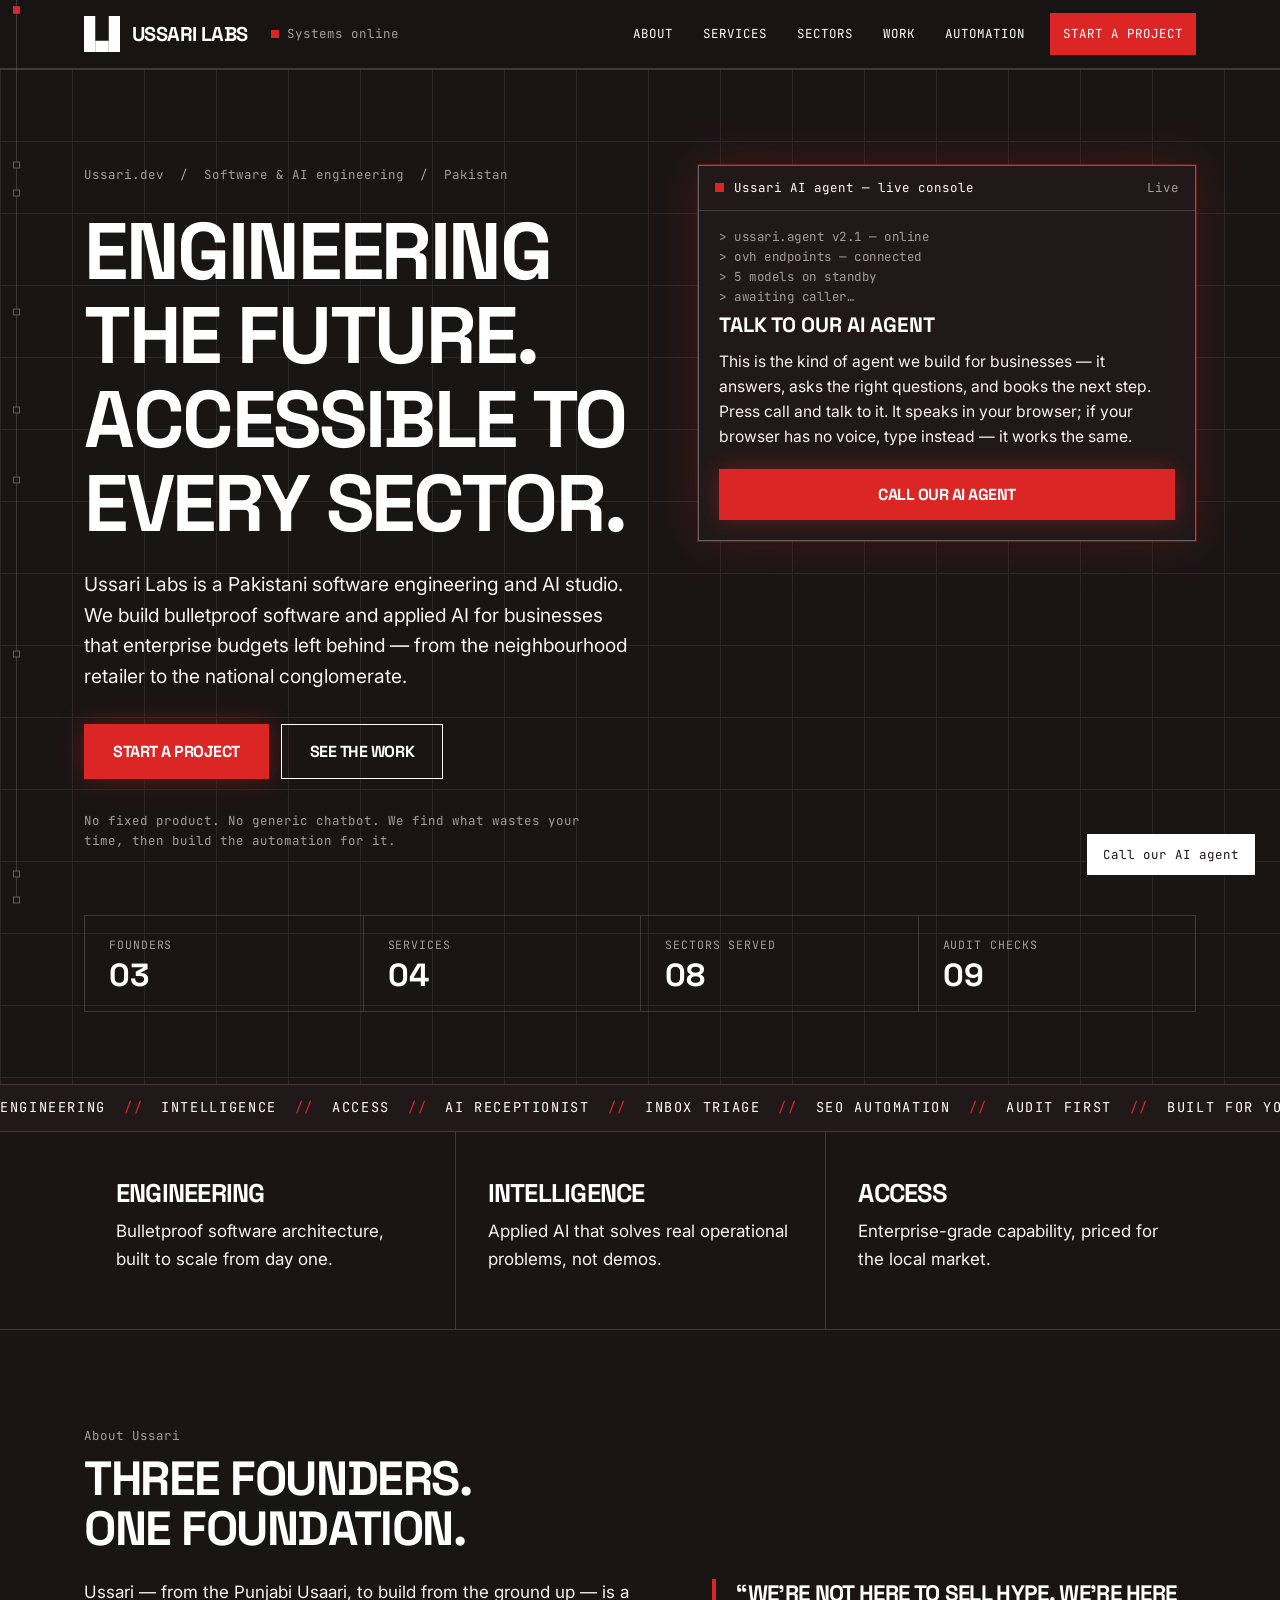
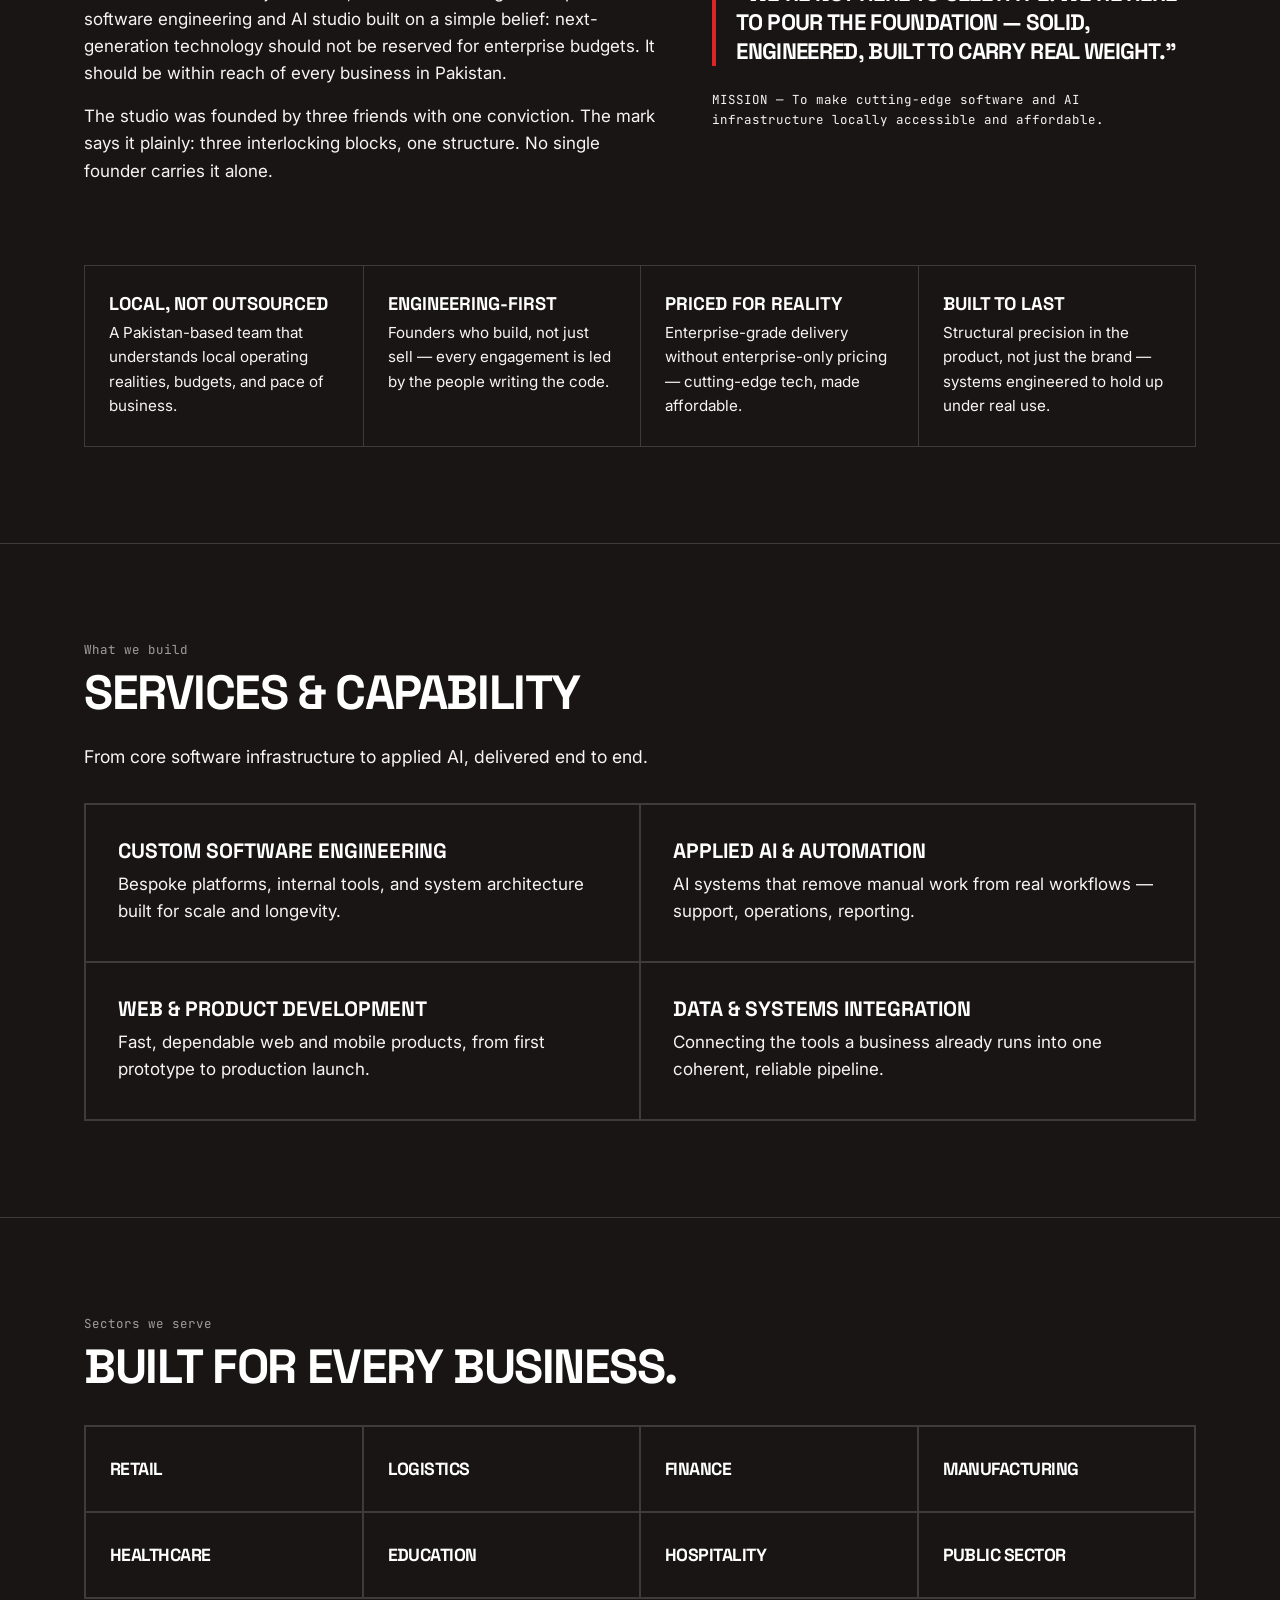
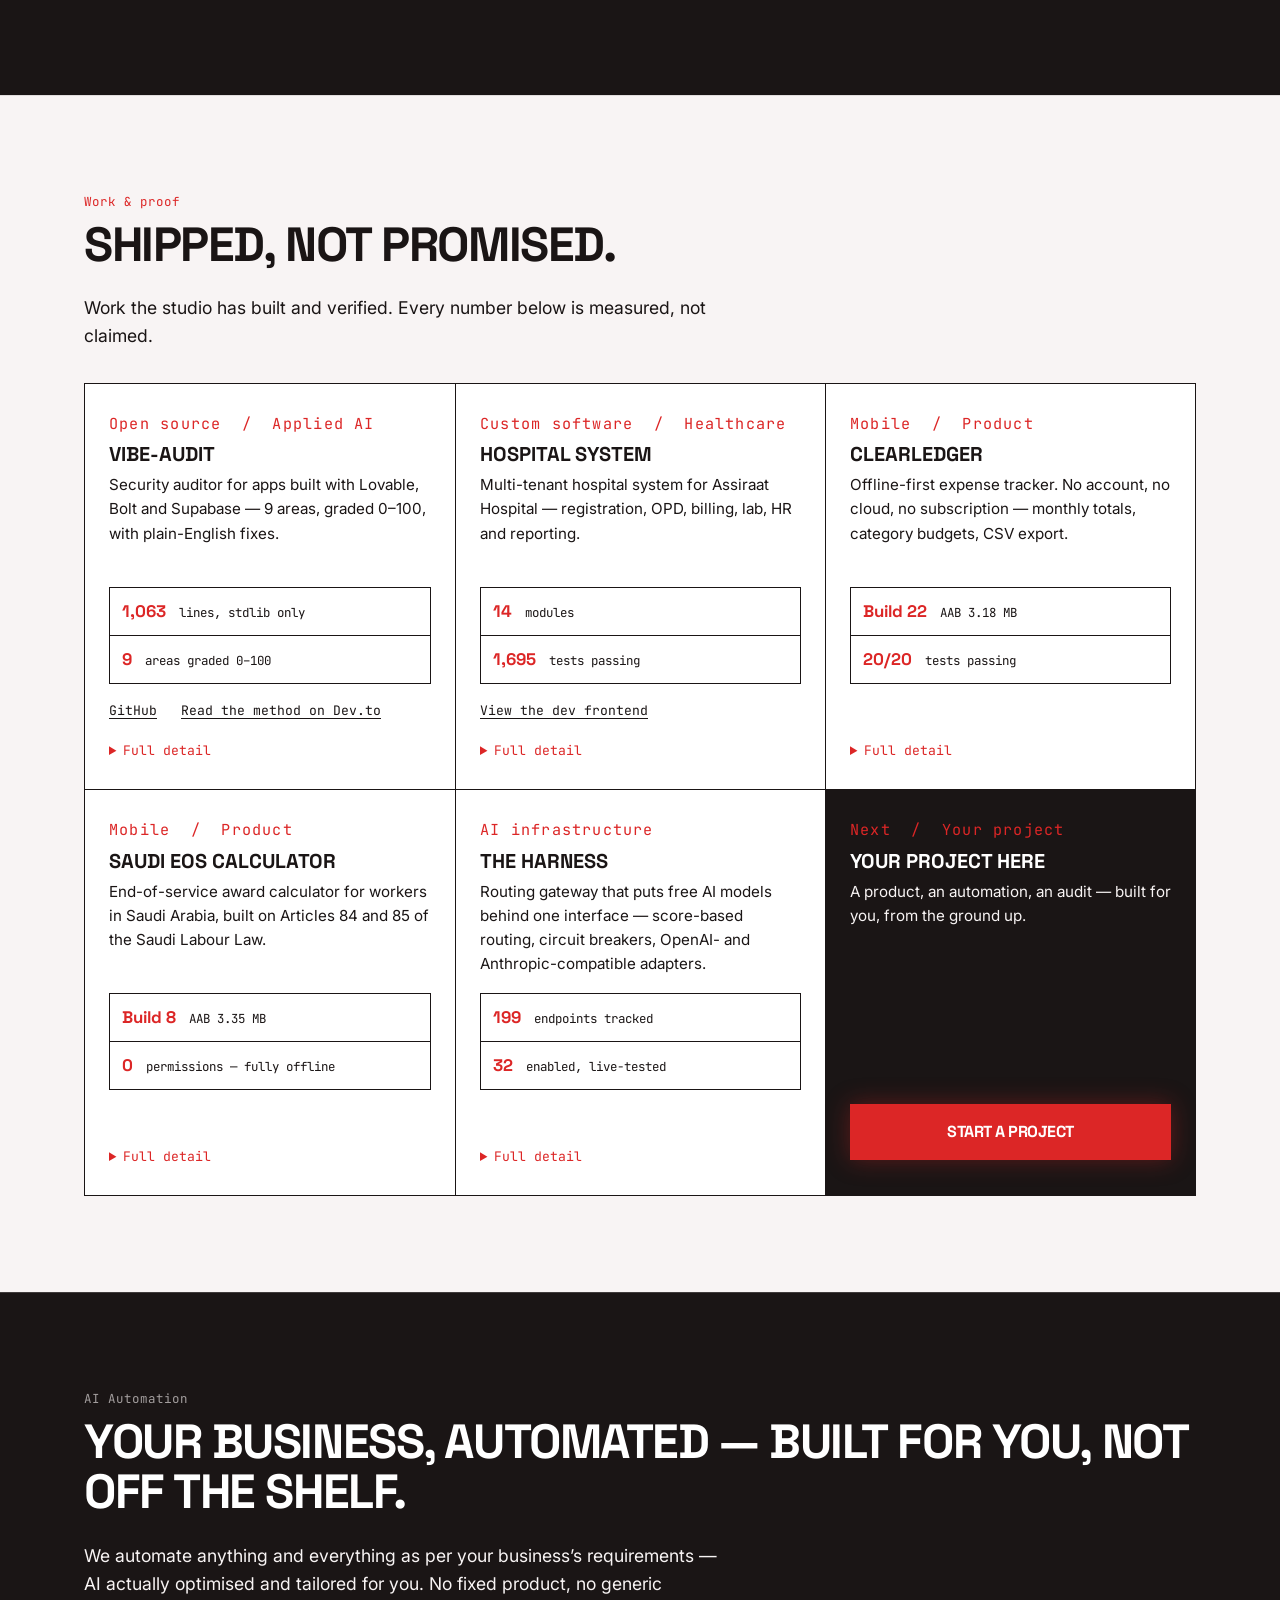
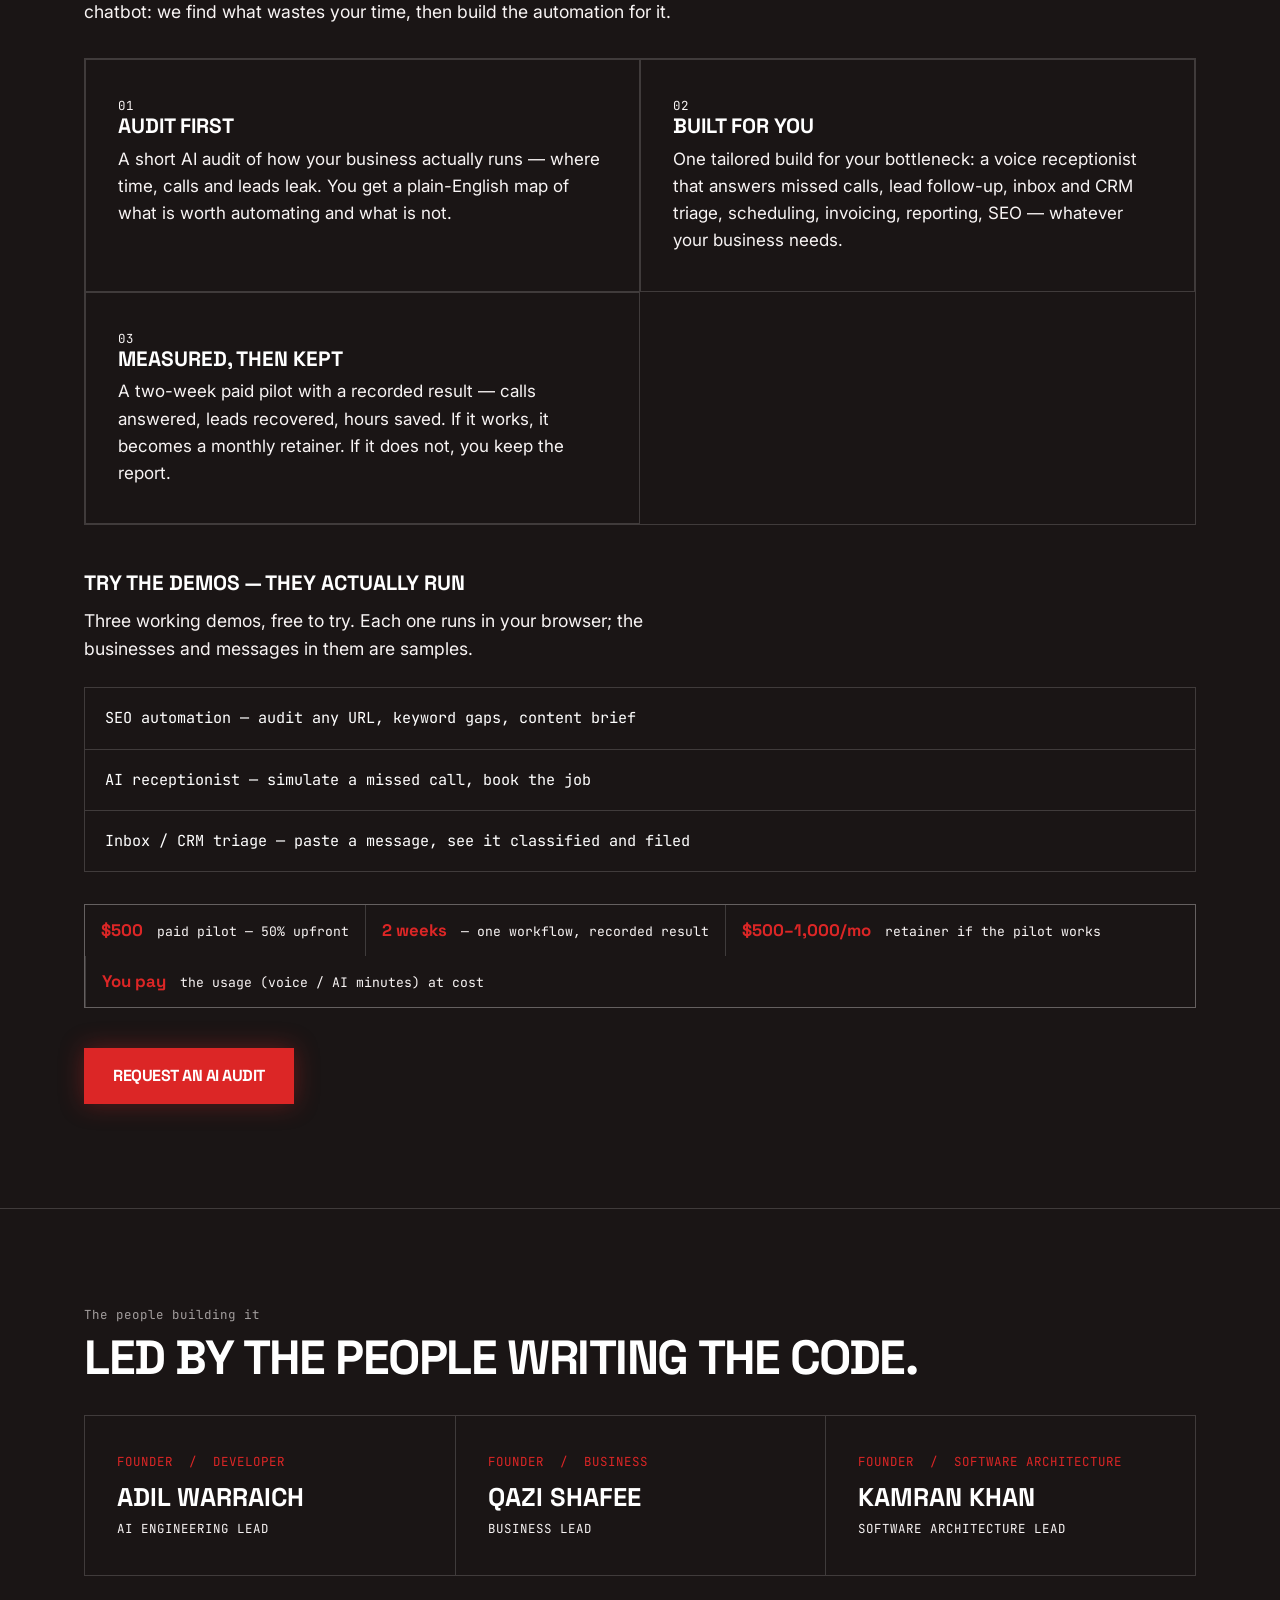
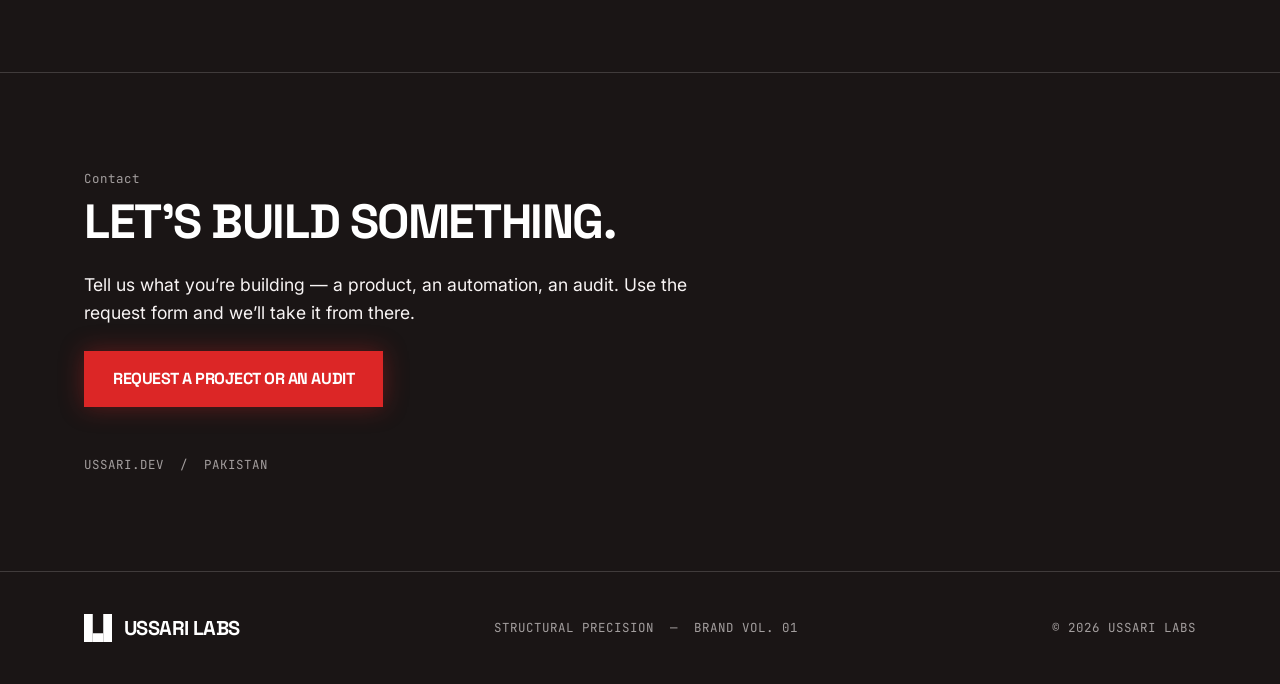
==== commit 01c33df7: "Round 2: aligned Work grid + 6th CTA cell, prices removed, award-level motion (ticker, all-section r" ====
--- a/index.html
+++ b/index.html
@@ -98,17 +98,25 @@
     </div>
   </section>
 
+  <!-- TICKER — constant motion under the hero -->
+  <div class="ticker" aria-hidden="true">
+    <div class="ticker-track">
+      <div class="tick-group"><span>Engineering</span><span class="tick-sep">//</span><span>Intelligence</span><span class="tick-sep">//</span><span>Access</span><span class="tick-sep">//</span><span>AI receptionist</span><span class="tick-sep">//</span><span>Inbox triage</span><span class="tick-sep">//</span><span>SEO automation</span><span class="tick-sep">//</span><span>Audit first</span><span class="tick-sep">//</span><span>Built for you</span><span class="tick-sep">//</span><span>Shipped, not promised</span><span class="tick-sep">//</span></div>
+      <div class="tick-group"><span>Engineering</span><span class="tick-sep">//</span><span>Intelligence</span><span class="tick-sep">//</span><span>Access</span><span class="tick-sep">//</span><span>AI receptionist</span><span class="tick-sep">//</span><span>Inbox triage</span><span class="tick-sep">//</span><span>SEO automation</span><span class="tick-sep">//</span><span>Audit first</span><span class="tick-sep">//</span><span>Built for you</span><span class="tick-sep">//</span><span>Shipped, not promised</span><span class="tick-sep">//</span></div>
+    </div>
+  </div>
+
 <section class="pillars" aria-label="The three pillars">
     <div class="wrap pillar-grid">
-      <article class="pillar">
+      <article class="pillar reveal">
         <h2>Engineering</h2>
         <p>Bulletproof software architecture, built to scale from day one.</p>
       </article>
-      <article class="pillar">
+      <article class="pillar reveal">
         <h2>Intelligence</h2>
         <p>Applied AI that solves real operational problems, not demos.</p>
       </article>
-      <article class="pillar">
+      <article class="pillar reveal">
         <h2>Access</h2>
         <p>Enterprise-grade capability, priced for the local market.</p>
       </article>
@@ -117,46 +125,46 @@
 
 <section class="section" id="about">
     <div class="wrap">
-      <p class="mono section-label">About Ussari</p>
-      <h2 class="section-title">Three founders.<br>One foundation.</h2>
+      <p class="mono section-label reveal">About Ussari</p>
+      <h2 class="section-title reveal">Three founders.<br>One foundation.</h2>
       <div class="about-grid">
-        <div>
+        <div class="reveal">
           <p>Ussari — from the Punjabi <em>Usaari</em>, to build from the ground up — is a software engineering and AI studio built on a simple belief: next-generation technology should not be reserved for enterprise budgets. It should be within reach of every business in Pakistan.</p>
           <p>The studio was founded by three friends with one conviction. The mark says it plainly: three interlocking blocks, one structure. No single founder carries it alone.</p>
         </div>
-        <div>
+        <div class="reveal">
           <blockquote>“We’re not here to sell hype. We’re here to pour the foundation — solid, engineered, built to carry real weight.”</blockquote>
           <p class="mono mission-line">MISSION — To make cutting-edge software and AI infrastructure locally accessible and affordable.</p>
         </div>
       </div>
       <div class="why-grid">
-        <article><h3>Local, not outsourced</h3><p>A Pakistan-based team that understands local operating realities, budgets, and pace of business.</p></article>
-        <article><h3>Engineering-first</h3><p>Founders who build, not just sell — every engagement is led by the people writing the code.</p></article>
-        <article><h3>Priced for reality</h3><p>Enterprise-grade delivery without enterprise-only pricing — cutting-edge tech, made affordable.</p></article>
-        <article><h3>Built to last</h3><p>Structural precision in the product, not just the brand — systems engineered to hold up under real use.</p></article>
+        <article class="reveal"><h3>Local, not outsourced</h3><p>A Pakistan-based team that understands local operating realities, budgets, and pace of business.</p></article>
+        <article class="reveal"><h3>Engineering-first</h3><p>Founders who build, not just sell — every engagement is led by the people writing the code.</p></article>
+        <article class="reveal"><h3>Priced for reality</h3><p>Enterprise-grade delivery without enterprise-only pricing — cutting-edge tech, made affordable.</p></article>
+        <article class="reveal"><h3>Built to last</h3><p>Structural precision in the product, not just the brand — systems engineered to hold up under real use.</p></article>
       </div>
     </div>
   </section>
 
 <section class="section section-dark" id="services">
     <div class="wrap">
-      <p class="mono section-label">What we build</p>
-      <h2 class="section-title">Services &amp; capability</h2>
-      <p class="section-intro">From core software infrastructure to applied AI, delivered end to end.</p>
+      <p class="mono section-label reveal">What we build</p>
+      <h2 class="section-title reveal">Services &amp; capability</h2>
+      <p class="section-intro reveal">From core software infrastructure to applied AI, delivered end to end.</p>
       <div class="service-grid">
-        <article class="service">
+        <article class="service reveal">
           <h3>Custom software engineering</h3>
           <p>Bespoke platforms, internal tools, and system architecture built for scale and longevity.</p>
         </article>
-        <article class="service">
+        <article class="service reveal">
           <h3>Applied AI &amp; automation</h3>
           <p>AI systems that remove manual work from real workflows — support, operations, reporting.</p>
         </article>
-        <article class="service">
+        <article class="service reveal">
           <h3>Web &amp; product development</h3>
           <p>Fast, dependable web and mobile products, from first prototype to production launch.</p>
         </article>
-        <article class="service">
+        <article class="service reveal">
           <h3>Data &amp; systems integration</h3>
           <p>Connecting the tools a business already runs into one coherent, reliable pipeline.</p>
         </article>
@@ -166,36 +174,36 @@
 
 <section class="section" id="sectors">
     <div class="wrap">
-      <p class="mono section-label">Sectors we serve</p>
-      <h2 class="section-title">Built for every business.</h2>
+      <p class="mono section-label reveal">Sectors we serve</p>
+      <h2 class="section-title reveal">Built for every business.</h2>
       <ul class="sector-grid">
-        <li>Retail</li>
-        <li>Logistics</li>
-        <li>Finance</li>
-        <li>Manufacturing</li>
-        <li>Healthcare</li>
-        <li>Education</li>
-        <li>Hospitality</li>
-        <li>Public sector</li>
+        <li class="reveal">Retail</li>
+        <li class="reveal">Logistics</li>
+        <li class="reveal">Finance</li>
+        <li class="reveal">Manufacturing</li>
+        <li class="reveal">Healthcare</li>
+        <li class="reveal">Education</li>
+        <li class="reveal">Hospitality</li>
+        <li class="reveal">Public sector</li>
       </ul>
     </div>
   </section>
 
 <section class="section section-alabaster" id="work">
     <div class="wrap">
-      <p class="mono section-label">Work &amp; proof</p>
-      <h2 class="section-title">Shipped, not promised.</h2>
-      <p class="section-intro">Work the studio has built and verified. Every number below is measured, not claimed.</p>
+      <p class="mono section-label reveal">Work &amp; proof</p>
+      <h2 class="section-title reveal">Shipped, not promised.</h2>
+      <p class="section-intro reveal">Work the studio has built and verified. Every number below is measured, not claimed.</p>
 
       <div class="work-grid">
 
-        <article class="work-card" id="work-vibe-audit">
+        <article class="work-card reveal" id="work-vibe-audit">
           <p class="mono work-tag">Open source&nbsp;&nbsp;/&nbsp;&nbsp;Applied AI</p>
           <h3>Vibe-Audit</h3>
-          <p>Security auditor for apps built with Lovable, Bolt and Supabase — 9 areas, graded 0–100, with plain-English fixes.</p>
+          <p class="work-desc">Security auditor for apps built with Lovable, Bolt and Supabase — 9 areas, graded 0–100, with plain-English fixes.</p>
           <ul class="proof-list">
             <li><span>1,063</span> lines, stdlib only</li>
-            <li><span>$49</span> per audit — first 5 free</li>
+            <li><span>9</span> areas graded 0–100</li>
           </ul>
           <p class="work-links">
             <a href="https://github.com/inertiastudiospakistan/vibe-audit">GitHub</a>
@@ -207,10 +215,10 @@
           </details>
         </article>
 
-        <article class="work-card" id="work-hims">
+        <article class="work-card reveal" id="work-hims">
           <p class="mono work-tag">Custom software&nbsp;&nbsp;/&nbsp;&nbsp;Healthcare</p>
           <h3>Hospital system</h3>
-          <p>Multi-tenant hospital system for Assiraat Hospital — registration, OPD, billing, lab, HR and reporting.</p>
+          <p class="work-desc">Multi-tenant hospital system for Assiraat Hospital — registration, OPD, billing, lab, HR and reporting.</p>
           <ul class="proof-list">
             <li><span>14</span> modules</li>
             <li><span>1,695</span> tests passing</li>
@@ -224,108 +232,118 @@
           </details>
         </article>
 
-        <article class="work-card" id="work-clearledger">
+        <article class="work-card reveal" id="work-clearledger">
           <p class="mono work-tag">Mobile&nbsp;&nbsp;/&nbsp;&nbsp;Product</p>
           <h3>ClearLedger</h3>
-          <p>Offline-first expense tracker. No account, no cloud, no subscription — monthly totals, category budgets, CSV export.</p>
+          <p class="work-desc">Offline-first expense tracker. No account, no cloud, no subscription — monthly totals, category budgets, CSV export.</p>
           <ul class="proof-list">
             <li><span>Build 22</span> AAB 3.18&nbsp;MB</li>
             <li><span>20/20</span> tests passing</li>
           </ul>
+          <p class="work-links"></p>
           <details class="product-more">
             <summary>Full detail</summary>
             <p>Seven fixed categories with monthly budgets, spending-by-category donut, last 6 months as bars, search and filters, entries grouped by day. Kotlin, MVVM + Repository, target SDK 36. Play Store listing in progress — not live yet. Signed with a debug keystore for now; a proper upload key is needed before production.</p>
           </details>
         </article>
 
-        <article class="work-card" id="work-eos">
+        <article class="work-card reveal" id="work-eos">
           <p class="mono work-tag">Mobile&nbsp;&nbsp;/&nbsp;&nbsp;Product</p>
           <h3>Saudi EOS Calculator</h3>
-          <p>End-of-service award calculator for workers in Saudi Arabia, built on Articles 84 and 85 of the Saudi Labour Law.</p>
+          <p class="work-desc">End-of-service award calculator for workers in Saudi Arabia, built on Articles 84 and 85 of the Saudi Labour Law.</p>
           <ul class="proof-list">
             <li><span>Build 8</span> AAB 3.35&nbsp;MB</li>
             <li><span>0</span> permissions — fully offline</li>
           </ul>
+          <p class="work-links"></p>
           <details class="product-more">
             <summary>Full detail</summary>
             <p>Worked example: 10,000 SAR monthly wage, 7 years of service, employment ended by the employer — the award is <strong>45,000 SAR</strong>. Resignation applies Article 85 tiers (none under 2 years, one third 2–5, two thirds 5–10, full at 10+). Kotlin / Jetpack Compose, MVI, navy + amber, target SDK 36, Arabic toggle, history. The result is an estimate, not legal advice. Play Store listing in progress — not live yet.</p>
           </details>
         </article>
 
-        <article class="work-card" id="work-harness">
+        <article class="work-card reveal" id="work-harness">
           <p class="mono work-tag">AI infrastructure</p>
           <h3>The harness</h3>
-          <p>Routing gateway that puts free AI models behind one interface — score-based routing, circuit breakers, OpenAI- and Anthropic-compatible adapters.</p>
+          <p class="work-desc">Routing gateway that puts free AI models behind one interface — score-based routing, circuit breakers, OpenAI- and Anthropic-compatible adapters.</p>
           <ul class="proof-list">
             <li><span>199</span> endpoints tracked</li>
             <li><span>32</span> enabled, live-tested</li>
           </ul>
+          <p class="work-links"></p>
           <details class="product-more">
             <summary>Full detail</summary>
             <p>In OpenCode there is exactly one model — “harness” — and all provider and model switching happens inside the gateway, with profiles, SQLite state and a /dashboard. Enabled providers verified live include OVH AI Endpoints (DeepSeek V4.1 Flash, 1M context), Cohere (Command A, 256K), Inferbase and AnyAPI (Nemotron-3-Ultra, 1M). No token volume or revenue is claimed for it.</p>
           </details>
         </article>
 
+        <article class="work-card work-cta reveal" id="work-next">
+          <p class="mono work-tag">Next&nbsp;&nbsp;/&nbsp;&nbsp;Your project</p>
+          <h3>Your project here</h3>
+          <p class="work-desc">A product, an automation, an audit — built for you, from the ground up.</p>
+          <p class="work-cta-line"><a class="btn btn-primary" href="#contact">Start a project</a></p>
+        </article>
+
       </div>
     </div>
   </section>
 
 <section class="section section-dark" id="automation">
     <div class="wrap">
-      <p class="mono section-label">AI Automation</p>
-      <h2 class="section-title">Your business, automated — built for you, not off the shelf.</h2>
-      <p class="section-intro">We automate anything and everything as per your business’s requirements — AI actually optimised and tailored for you. No fixed product, no generic chatbot: we find what wastes your time, then build the automation for it.</p>
+      <p class="mono section-label reveal">AI Automation</p>
+      <h2 class="section-title reveal">Your business, automated — built for you, not off the shelf.</h2>
+      <p class="section-intro reveal">We automate anything and everything as per your business’s requirements — AI actually optimised and tailored for you. No fixed product, no generic chatbot: we find what wastes your time, then build the automation for it.</p>
       <div class="service-grid">
-        <article class="service">
+        <article class="service reveal">
           <p class="mono service-no">01</p>
           <h3>Audit first</h3>
           <p>A short AI audit of how your business actually runs — where time, calls and leads leak. You get a plain-English map of what is worth automating and what is not.</p>
         </article>
-        <article class="service">
+        <article class="service reveal">
           <p class="mono service-no">02</p>
           <h3>Built for you</h3>
           <p>One tailored build for your bottleneck: a voice receptionist that answers missed calls, lead follow-up, inbox and CRM triage, scheduling, invoicing, reporting, SEO — whatever your business needs.</p>
         </article>
-        <article class="service">
+        <article class="service reveal">
           <p class="mono service-no">03</p>
           <h3>Measured, then kept</h3>
           <p>A two-week paid pilot with a recorded result — calls answered, leads recovered, hours saved. If it works, it becomes a monthly retainer. If it does not, you keep the report.</p>
         </article>
       </div>
-      <h3 class="automation-subhead">Try the demos — they actually run</h3>
-      <p class="section-intro">Three working demos, free to try. Each one runs in your browser; the businesses and messages in them are samples.</p>
-      <p class="work-links automation-links">
+      <h3 class="automation-subhead reveal">Try the demos — they actually run</h3>
+      <p class="section-intro reveal">Three working demos, free to try. Each one runs in your browser; the businesses and messages in them are samples.</p>
+      <p class="work-links automation-links reveal">
         <a href="https://inertiastudiospakistan.github.io/ussari-site/demos/seo-audit/">SEO automation — audit any URL, keyword gaps, content brief</a>
         <a href="https://inertiastudiospakistan.github.io/ussari-site/demos/receptionist/">AI receptionist — simulate a missed call, book the job</a>
         <a href="https://inertiastudiospakistan.github.io/ussari-site/demos/triage/">Inbox / CRM triage — paste a message, see it classified and filed</a>
       </p>
 
-      <ul class="proof-list automation-offer">
+      <ul class="proof-list automation-offer reveal">
         <li><span>$500</span> paid pilot — 50% upfront</li>
         <li><span>2 weeks</span> — one workflow, recorded result</li>
         <li><span>$500–1,000/mo</span> retainer if the pilot works</li>
         <li><span>You pay</span> the usage (voice / AI minutes) at cost</li>
       </ul>
-      <p class="automation-cta"><a class="btn btn-primary" href="https://forms.gle/pKDLBtsbxF8gc8SB7">Request an AI audit</a></p>
+      <p class="automation-cta reveal"><a class="btn btn-primary" href="https://forms.gle/pKDLBtsbxF8gc8SB7">Request an AI audit</a></p>
     </div>
   </section>
 
 <section class="section" id="founder">
     <div class="wrap">
-      <p class="mono section-label">The people building it</p>
-      <h2 class="section-title">Led by the people writing the code.</h2>
+      <p class="mono section-label reveal">The people building it</p>
+      <h2 class="section-title reveal">Led by the people writing the code.</h2>
       <div class="founder-grid">
-        <article class="founder-card">
+        <article class="founder-card reveal">
           <p class="mono founder-role">FOUNDER&nbsp;&nbsp;/&nbsp;&nbsp;DEVELOPER</p>
           <h3>Adil Warraich</h3>
           <p class="mono founder-focus">AI ENGINEERING LEAD</p>
         </article>
-        <article class="founder-card">
+        <article class="founder-card reveal">
           <p class="mono founder-role">FOUNDER&nbsp;&nbsp;/&nbsp;&nbsp;BUSINESS</p>
           <h3>Qazi Shafee</h3>
           <p class="mono founder-focus">BUSINESS LEAD</p>
         </article>
-        <article class="founder-card">
+        <article class="founder-card reveal">
           <p class="mono founder-role">FOUNDER&nbsp;&nbsp;/&nbsp;&nbsp;SOFTWARE ARCHITECTURE</p>
           <h3>Kamran Khan</h3>
           <p class="mono founder-focus">SOFTWARE ARCHITECTURE LEAD</p>
@@ -335,10 +353,10 @@
   </section>
 
 <section class="section section-dark" id="contact">
-    <div class="wrap contact-inner">
-      <p class="mono section-label">Contact</p>
-      <h2 class="section-title">Let’s build something.</h2>
-      <p class="section-intro">Tell us what you’re building — a product, an automation, an audit. Use the request form and we’ll take it from there.</p>
+    <div class="wrap contact-inner reveal">
+      <p class="mono section-label reveal">Contact</p>
+      <h2 class="section-title reveal">Let’s build something.</h2>
+      <p class="section-intro reveal">Tell us what you’re building — a product, an automation, an audit. Use the request form and we’ll take it from there.</p>
       <a class="btn btn-primary" href="https://forms.gle/pKDLBtsbxF8gc8SB7">Request a project or an audit</a>
       <p class="mono contact-note">USSARI.DEV&nbsp;&nbsp;/&nbsp;&nbsp;PAKISTAN</p>
     </div>
@@ -1053,8 +1071,9 @@
 </script>
 
 <script>
-/* Preview-only helpers: hero boot log, telemetry count-up, scroll reveals,
-   blueprint-spine progress. Separate from the voice-agent script. */
+/* Preview-only helpers: hero boot log + live log, telemetry and proof
+   count-ups, scroll reveals, blueprint-spine progress. Separate from
+   the voice-agent script. */
 (function () {
   "use strict";
   var reduced = window.matchMedia("(prefers-reduced-motion: reduce)").matches;
@@ -1070,11 +1089,12 @@
   if (boot) {
     if (reduced) {
       boot.textContent = lines.join("\n");
+      startLiveLog();
     } else {
       var li = 0, ci = 0, cur = document.createElement("span");
       boot.appendChild(cur);
       (function type() {
-        if (li >= lines.length) return;
+        if (li >= lines.length) { startLiveLog(); return; }
         var line = lines[li];
         if (ci <= line.length) {
           cur.textContent = line.slice(0, ci++);
@@ -1090,6 +1110,23 @@
     }
   }
 
+  /* --- live log: after boot, a fresh telemetry line every few seconds,
+     capped at 6 lines so the console never grows unbounded --- */
+  var liveLines = ["heartbeat — ok", "model pool — 5 ready", "latency 212ms", "queue — 0 waiting", "endpoint ovh — 200", "session — idle", "router — score-based", "cache — warm"];
+  var liveIdx = 0;
+  function startLiveLog() {
+    var barState = document.querySelector(".console-bar-state");
+    if (barState) barState.textContent = "Live";
+    if (reduced) return;
+    var lines = boot.textContent.split("\n").filter(Boolean);
+    setInterval(function () {
+      if (document.hidden) return;
+      lines.push("> " + liveLines[liveIdx++ % liveLines.length]);
+      if (lines.length > 6) lines.shift();
+      boot.textContent = lines.join("\n");
+    }, 4000);
+  }
+
   /* --- telemetry count-up --- */
   document.querySelectorAll(".telemetry dd[data-count]").forEach(function (dd) {
     var target = parseInt(dd.getAttribute("data-count"), 10);
@@ -1106,11 +1143,50 @@
     requestAnimationFrame(tick);
   });
 
-  /* --- scroll reveals: work cards + automation section only --- */
-  var revealEls = document.querySelectorAll(".work-card, #automation .service, #automation .automation-links, .founder-card");
-  revealEls.forEach(function (el, i) {
-    el.classList.add("reveal");
-    el.style.transitionDelay = (i % 3) * 90 + "ms";
+  /* --- count-up on work proof numbers (plain numbers only) --- */
+  var proofNums = [];
+  document.querySelectorAll("#work .proof-list span").forEach(function (sp) {
+    var raw = sp.textContent.trim();
+    if (/^[\d,]+$/.test(raw)) proofNums.push({ el: sp, target: parseInt(raw.replace(/,/g, ""), 10) });
+  });
+  function runProofCount() {
+    proofNums.forEach(function (p) {
+      if (reduced) { p.el.textContent = p.target.toLocaleString("en-GB"); return; }
+      var start = null;
+      function tick(ts) {
+        if (!start) start = ts;
+        var pr = Math.min(1, (ts - start) / 900);
+        p.el.textContent = Math.round(p.target * (1 - Math.pow(1 - pr, 3))).toLocaleString("en-GB");
+        if (pr < 1) requestAnimationFrame(tick);
+      }
+      requestAnimationFrame(tick);
+    });
+  }
+  var workSec = document.getElementById("work");
+  if ("IntersectionObserver" in window && !reduced && workSec) {
+    var pio = new IntersectionObserver(function (entries) {
+      entries.forEach(function (e) {
+        if (e.isIntersecting) { runProofCount(); pio.disconnect(); }
+      });
+    }, { threshold: 0.2 });
+    pio.observe(workSec);
+  } else {
+    runProofCount();
+  }
+
+  /* --- scroll reveals: every section, staggered by sibling index.
+     The reveal is an animation; on animationend the classes come off
+     so the element returns to its normal hover behaviour. --- */
+  var revealEls = document.querySelectorAll(".reveal");
+  revealEls.forEach(function (el) {
+    var sibs = Array.prototype.filter.call(el.parentNode.children, function (c) {
+      return c.classList && c.classList.contains("reveal");
+    });
+    el.style.setProperty("--rd", Math.min(sibs.indexOf(el), 4) * 90 + "ms");
+    el.addEventListener("animationend", function () {
+      el.classList.remove("reveal", "in");
+      el.style.removeProperty("--rd");
+    });
   });
   if ("IntersectionObserver" in window && !reduced) {
     var io = new IntersectionObserver(function (entries) {
--- a/styles.css
+++ b/styles.css
@@ -170,8 +170,24 @@
   color: var(--white);
   padding: 10px 12px;
   border: 1px solid transparent;
+  position: relative;
   transition: border-color 0.2s;
 }
+
+.main-nav a:not(.nav-cta)::after {
+  content: "";
+  position: absolute;
+  left: 12px;
+  right: 12px;
+  bottom: 5px;
+  height: 1px;
+  background: var(--crimson);
+  transform: scaleX(0);
+  transform-origin: left;
+  transition: transform 0.25s ease;
+}
+.main-nav a:not(.nav-cta):hover::after,
+.main-nav a:not(.nav-cta):focus-visible::after { transform: scaleX(1); }
 
 .main-nav a:hover,
 .main-nav a:focus-visible { border-color: var(--white); }
@@ -205,23 +221,31 @@
   border-radius: 0;
   border: 1px solid var(--crimson);
   cursor: pointer;
-  transition: background 0.2s, border-color 0.2s, box-shadow 0.2s;
+  position: relative;
+  overflow: hidden;
+  /* Sliding fill: a solid-colour sweep (background-size), not a gradient wash */
+  background-repeat: no-repeat;
+  transition: background-size 0.3s ease, background-color 0.2s, border-color 0.2s, box-shadow 0.2s, color 0.2s;
 }
 
 .btn-primary {
-  background: var(--crimson);
+  background-color: var(--crimson);
+  background-image: linear-gradient(var(--oxide), var(--oxide));
+  background-size: 0% 100%;
   color: var(--white);
   box-shadow: 0 0 24px rgba(220, 38, 38, 0.35); /* flagged glow deviation */
 }
-.btn-primary:hover, .btn-primary:focus-visible { background: var(--oxide); border-color: var(--oxide); }
+.btn-primary:hover, .btn-primary:focus-visible { background-size: 100% 100%; border-color: var(--oxide); }
 .btn-primary:disabled { opacity: 0.55; cursor: default; box-shadow: none; }
 
 .btn-ghost {
-  background: transparent;
+  background-color: transparent;
+  background-image: linear-gradient(var(--white), var(--white));
+  background-size: 0% 100%;
   color: var(--white);
   border: 1px solid var(--white);
 }
-.btn-ghost:hover, .btn-ghost:focus-visible { background: var(--white); color: var(--charcoal); }
+.btn-ghost:hover, .btn-ghost:focus-visible { background-size: 100% 100%; color: var(--charcoal); }
 
 /* ---------- Hero ---------- */
 
@@ -239,7 +263,7 @@
   background-image: url("data:image/svg+xml,%3Csvg xmlns='http://www.w3.org/2000/svg' width='72' height='72'%3E%3Cpath d='M72 .5H.5V72' fill='none' stroke='%23A39E9E' stroke-opacity='.13'/%3E%3C/svg%3E");
   background-size: 72px 72px;
   opacity: 0;
-  animation: grid-in 1.4s ease-out 0.1s forwards;
+  animation: grid-in 1.4s ease-out 0.1s forwards, pan 28s linear 1.6s infinite;
   pointer-events: none;
 }
 
@@ -381,10 +405,39 @@
   color: var(--white);
 }
 
-/* ---------- Scroll reveals (work cards + automation only) ---------- */
-
-.reveal { opacity: 0; transform: translateY(18px); transition: opacity 0.7s ease, transform 0.7s ease, border-color 0.2s; }
-.reveal.in { opacity: 1; transform: translateY(0); }
+/* ---------- Ticker — constant motion under the hero ---------- */
+
+.ticker {
+  border-top: 1px solid var(--line);
+  border-bottom: 1px solid var(--line);
+  background: var(--panel);
+  overflow: hidden;
+}
+.ticker-track {
+  display: flex;
+  width: max-content;
+  animation: tick 32s linear infinite;
+}
+.ticker:hover .ticker-track { animation-play-state: paused; }
+.tick-group { display: flex; flex-shrink: 0; }
+.tick-group span {
+  font-family: var(--font-mono);
+  font-size: 0.85rem;
+  letter-spacing: 0.12em;
+  text-transform: uppercase;
+  color: var(--white);
+  padding: 12px 0;
+  white-space: nowrap;
+}
+.tick-group .tick-sep { color: var(--crimson); padding: 12px 18px; }
+
+/* ---------- Scroll reveals (every section; stagger via --rd) ----------
+   Animation-based so it never fights the elements' own hover
+   transitions: on animationend the JS removes .reveal/.in, leaving
+   the element on its normal hover behaviour. */
+.reveal { opacity: 0; }
+.reveal.in { animation: reveal-in 0.7s ease var(--rd, 0ms) forwards; }
+@keyframes reveal-in { from { opacity: 0; transform: translateY(18px); } to { opacity: 1; transform: translateY(0); } }
 
 /* ---------- Pillars ---------- */
 
@@ -395,8 +448,9 @@
   grid-template-columns: repeat(3, 1fr);
 }
 
-.pillar { padding: 48px 32px 56px; border-left: 1px solid var(--line); }
+.pillar { padding: 48px 32px 56px; border-left: 1px solid var(--line); transition: background 0.25s ease; }
 .pillar:first-child { border-left: none; }
+.pillar:hover { background: var(--panel); }
 .pillar h2 { font-size: 1.6rem; margin-bottom: 0.75rem; }
 .pillar p { margin: 0; color: var(--alabaster); }
 .pillar p:first-child { color: var(--crimson); margin-bottom: 0.75rem; }
@@ -432,9 +486,9 @@
   border: 1px solid var(--line);
 }
 
-.why-grid article { padding: 28px 24px; border-left: 1px solid var(--line); transition: border-color 0.2s; }
+.why-grid article { padding: 28px 24px; border-left: 1px solid var(--line); transition: border-color 0.2s, transform 0.25s ease; }
 .why-grid article:first-child { border-left: none; }
-.why-grid article:hover { border-color: var(--crimson); }
+.why-grid article:hover { border-color: var(--crimson); transform: translateY(-2px); }
 .why-grid h3 { margin-bottom: 0.5rem; }
 .why-grid p { margin: 0; font-size: 0.95rem; color: var(--alabaster); }
 
@@ -447,8 +501,8 @@
   margin-top: 2rem;
 }
 
-.service { padding: 36px 32px; border: 1px solid var(--line); transition: border-color 0.2s; }
-.service:hover { border-color: var(--crimson); }
+.service { padding: 36px 32px; border: 1px solid var(--line); transition: border-color 0.2s, transform 0.25s ease; }
+.service:hover { border-color: var(--crimson); transform: translateY(-2px); }
 .service-no { color: var(--crimson); margin: 0 0 0.75rem; }
 .service h3 { margin-bottom: 0.5rem; font-size: 1.3rem; }
 .service p { margin: 0; color: var(--alabaster); }
@@ -472,9 +526,9 @@
   font-size: 1.1rem;
   padding: 28px 24px;
   border: 1px solid var(--line);
-  transition: border-color 0.2s, color 0.2s;
-}
-.sector-grid li:hover { border-color: var(--crimson); color: var(--crimson); }
+  transition: border-color 0.2s, color 0.2s, background 0.2s;
+}
+.sector-grid li:hover { background: var(--crimson); border-color: var(--crimson); color: var(--white); }
 
 /* ---------- Work (the ONE light slab) ---------- */
 
@@ -485,6 +539,7 @@
 .work-grid {
   display: grid;
   grid-template-columns: repeat(3, 1fr);
+  grid-auto-rows: 1fr; /* every row the height of the tallest — all 6 cards exactly equal */
   gap: 0;
   border: 1px solid var(--charcoal);
   margin-top: 2rem;
@@ -494,16 +549,41 @@
   background: var(--white);
   padding: 28px 24px;
   border-left: 1px solid var(--charcoal);
-  transition: border-color 0.2s;
+  position: relative;
+  display: flex;
+  flex-direction: column;
+  transition: border-color 0.2s, transform 0.25s ease;
 }
 .work-card:nth-child(3n+1) { border-left: none; }
 .work-card:nth-child(n+4) { border-top: 1px solid var(--charcoal); }
-.work-card:hover { border-color: var(--crimson); }
+.reveal.in.work-card:hover, .work-card:hover { transform: translateY(-4px); border-color: var(--crimson); }
+/* Corner tick that draws in on hover */
+.work-card::after {
+  content: "";
+  position: absolute;
+  top: 0;
+  right: 0;
+  width: 16px;
+  height: 16px;
+  border-top: 2px solid var(--crimson);
+  border-right: 2px solid var(--crimson);
+  transform: scale(0);
+  transform-origin: top right;
+  transition: transform 0.25s ease;
+  pointer-events: none;
+}
+.reveal.in.work-card:hover::after, .work-card:hover::after { transform: scale(1); }
 .work-card h3 { font-size: 1.25rem; margin-bottom: 0.5rem; }
 .work-card p { font-size: 0.95rem; }
-.work-card .proof-list { margin: 1rem 0 0; }
-.work-card .proof-list li { font-size: 0.78rem; padding: 10px 12px; }
-.work-card .work-links { margin: 1rem 0 0; }
+.work-card .work-desc { margin-bottom: 1rem; }
+/* Proof block: pinned to the bottom (margin-top:auto) and always exactly
+   two stacked rows, so every card's proof row sits on the same baseline. */
+.work-card .proof-list { margin: auto 0 0; display: flex; flex-direction: column; }
+.work-card .proof-list li { font-size: 0.78rem; padding: 10px 12px; border-left: none; border-top: 1px solid var(--charcoal); }
+.work-card .proof-list li:first-child { border-top: none; }
+/* Links row: fixed one-line slot (empty on link-less cards) so the
+   proof block and the Full detail line land on the same baselines. */
+.work-card .work-links { margin: 1rem 0 0; min-height: 1.6em; }
 .work-card .product-more { margin-top: 1rem; }
 .work-card .product-more summary {
   cursor: pointer;
@@ -514,6 +594,15 @@
 .work-card .product-more summary:hover { text-decoration: underline; }
 
 .work-tag { color: var(--crimson); margin: 0 0 0.5rem; }
+
+/* ---------- 6th cell: the "your project here" CTA card ---------- */
+
+.work-cta { background: var(--charcoal); color: var(--white); }
+.work-cta .work-tag { color: var(--crimson); }
+.work-cta h3 { color: var(--white); }
+.work-cta .work-desc { color: var(--alabaster); }
+.work-cta-line { margin: auto 0 0; padding-top: 1rem; }
+.work-cta-line .btn { width: 100%; text-align: center; }
 
 .proof-list {
   list-style: none;
@@ -562,13 +651,14 @@
   padding: 18px 20px;
   text-decoration: none;
   font-size: 0.95rem;
-  transition: border-color 0.2s, background 0.2s;
+  transition: border-color 0.2s, background 0.2s, transform 0.25s ease;
 }
 .automation-links a + a { border-top: none; }
 .automation-links a:hover, .automation-links a:focus-visible {
   border-color: var(--crimson);
   background: rgba(220, 38, 38, 0.07);
   color: var(--white);
+  transform: translateX(6px);
 }
 .automation-offer { border: 1px solid var(--line-strong); margin-top: 2rem; }
 .automation-offer li { border-left: 1px solid var(--line); color: var(--alabaster); }
@@ -620,8 +710,16 @@
 .call-hint { color: var(--slate); margin: 0.75rem 0 0; min-height: 1.2em; }
 .call-controls { display: flex; gap: 12px; flex-wrap: wrap; margin-top: 1rem; }
 .call-controls .btn { padding: 10px 20px; font-size: 0.9rem; }
-.call-btn-dark { background: transparent; color: var(--white); border: 1px solid var(--white); }
-.call-btn-dark:hover, .call-btn-dark:focus-visible { background: var(--white); color: var(--charcoal); }
+.call-btn-dark {
+  background-color: transparent;
+  background-image: linear-gradient(var(--white), var(--white));
+  background-size: 0% 100%;
+  background-repeat: no-repeat;
+  color: var(--white);
+  border: 1px solid var(--white);
+  transition: background-size 0.3s ease, color 0.2s;
+}
+.call-btn-dark:hover, .call-btn-dark:focus-visible { background-size: 100% 100%; color: var(--charcoal); }
 .call-type { margin-top: 1.25rem; }
 .call-type label { display: block; color: var(--alabaster); margin-bottom: 0.5rem; }
 .call-type-row { display: flex; gap: 12px; }
@@ -668,9 +766,9 @@
   margin-top: 2rem;
 }
 
-.founder-card { padding: 36px 32px; transition: border-color 0.2s; }
+.founder-card { padding: 36px 32px; transition: border-color 0.2s, transform 0.25s ease; }
 .founder-card + .founder-card { border-left: 1px solid var(--line); }
-.founder-card:hover { border-color: var(--crimson); }
+.founder-card:hover { border-color: var(--crimson); transform: translateY(-2px); }
 .founder-role { color: var(--crimson); margin: 0 0 0.75rem; }
 .founder-card h3 { font-size: 1.6rem; margin-bottom: 0.5rem; }
 .founder-focus { color: var(--alabaster); margin: 0 0 1rem; }
@@ -708,6 +806,8 @@
 @keyframes rise { to { transform: translateY(0); } }
 @keyframes fade-in { to { opacity: 1; } }
 @keyframes grid-in { to { opacity: 1; } }
+@keyframes pan { from { background-position: 0 0; } to { background-position: 72px 72px; } }
+@keyframes tick { to { transform: translateX(-50%); } }
 @keyframes scan {
   0% { top: 0; opacity: 0; }
   4% { opacity: 0.35; }
@@ -747,7 +847,7 @@
   .founder-grid { grid-template-columns: 1fr; }
   .founder-card + .founder-card { border-left: none; border-top: 1px solid var(--line); }
   .section { padding: 64px 0; }
-  .work-grid { grid-template-columns: repeat(2, 1fr); }
+  .work-grid { grid-template-columns: repeat(2, 1fr); grid-auto-rows: auto; }
   .work-card:nth-child(3n+1) { border-left: 1px solid var(--charcoal); }
   .work-card:nth-child(odd) { border-left: none; }
   .work-card:nth-child(n+3) { border-top: 1px solid var(--charcoal); }
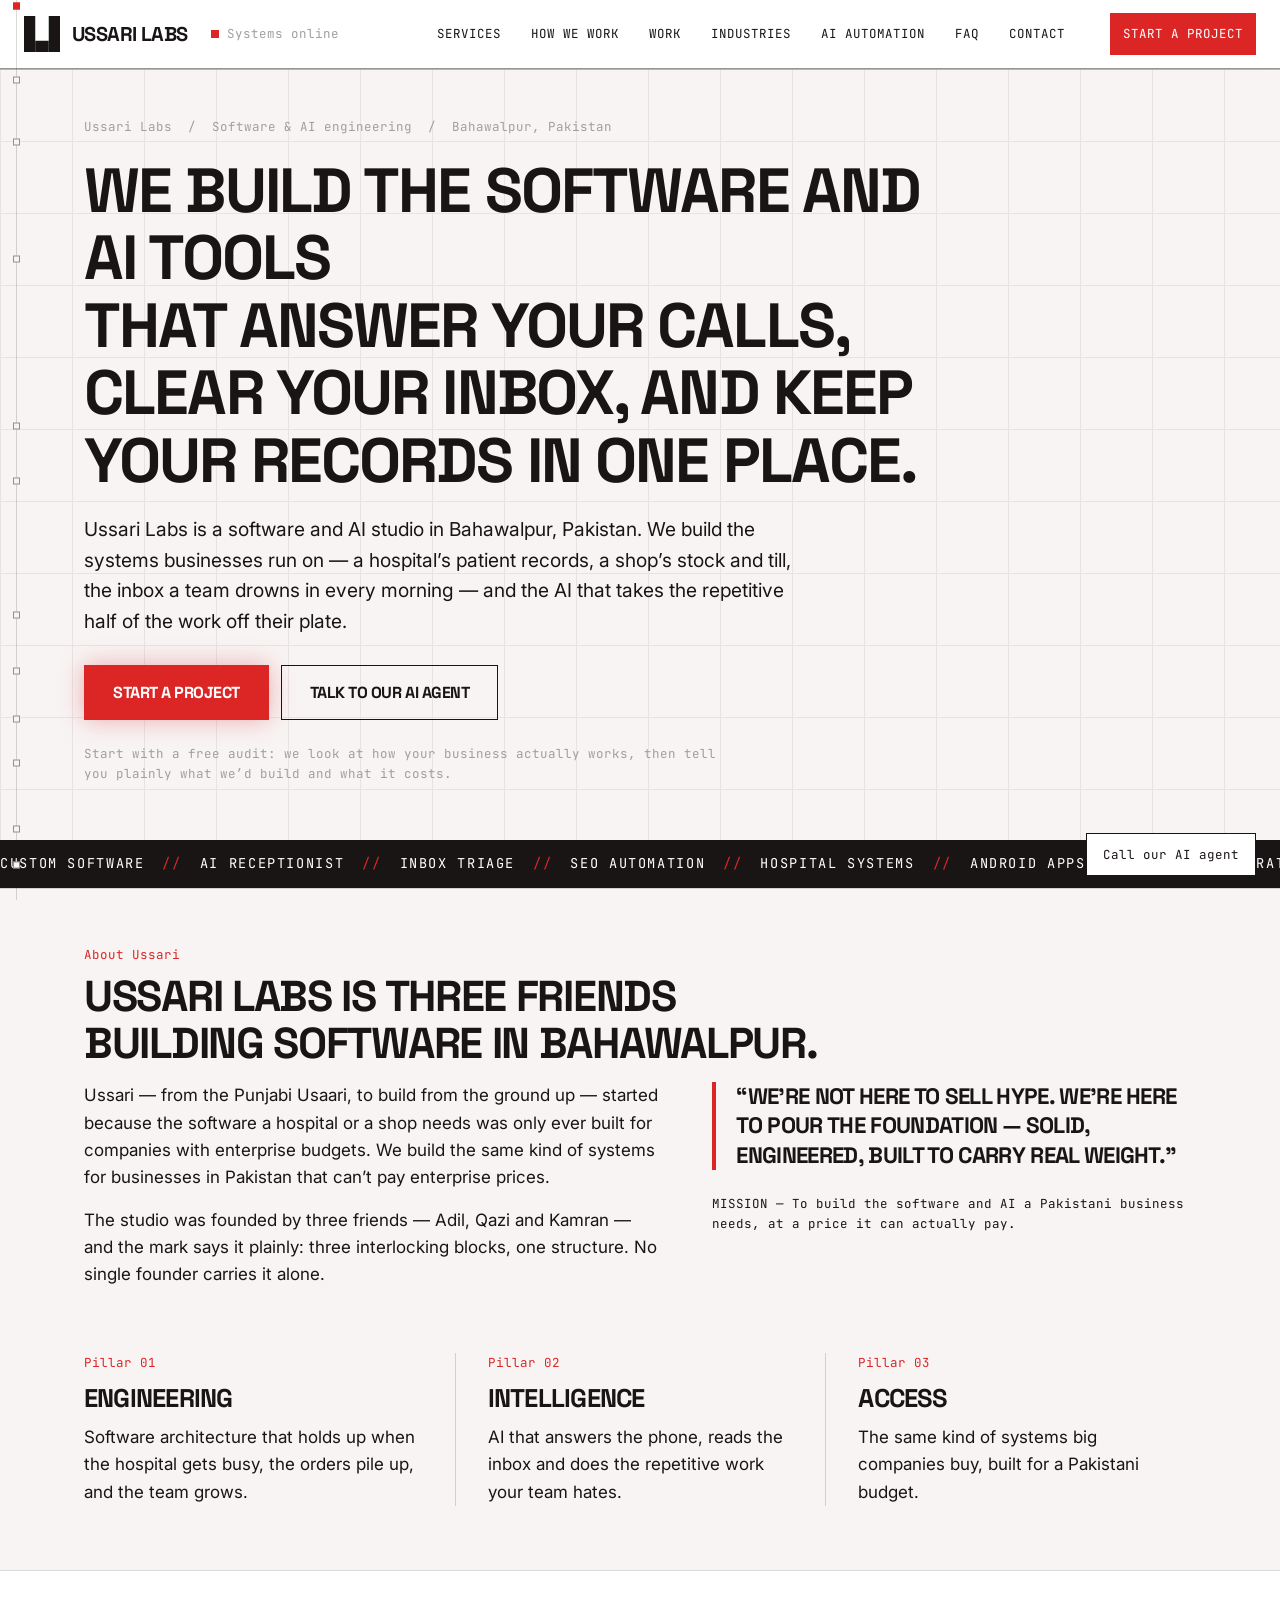
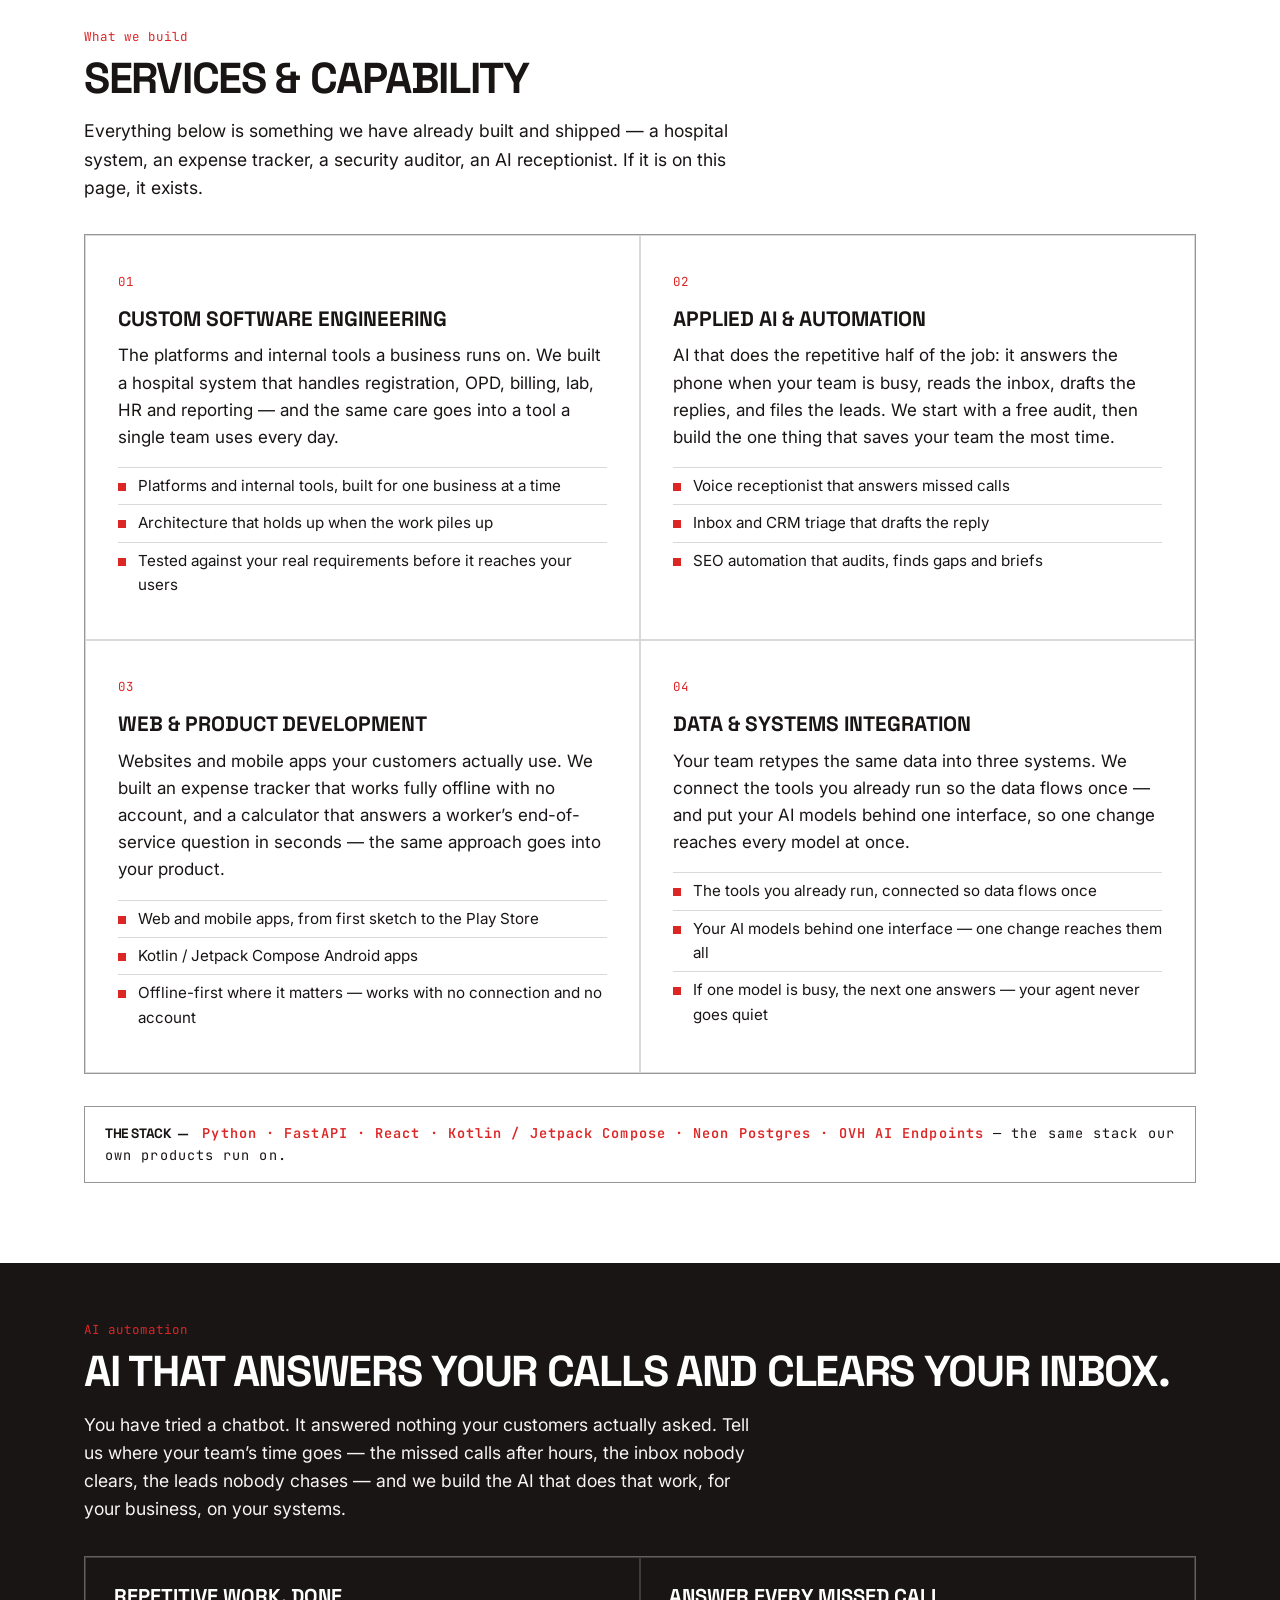
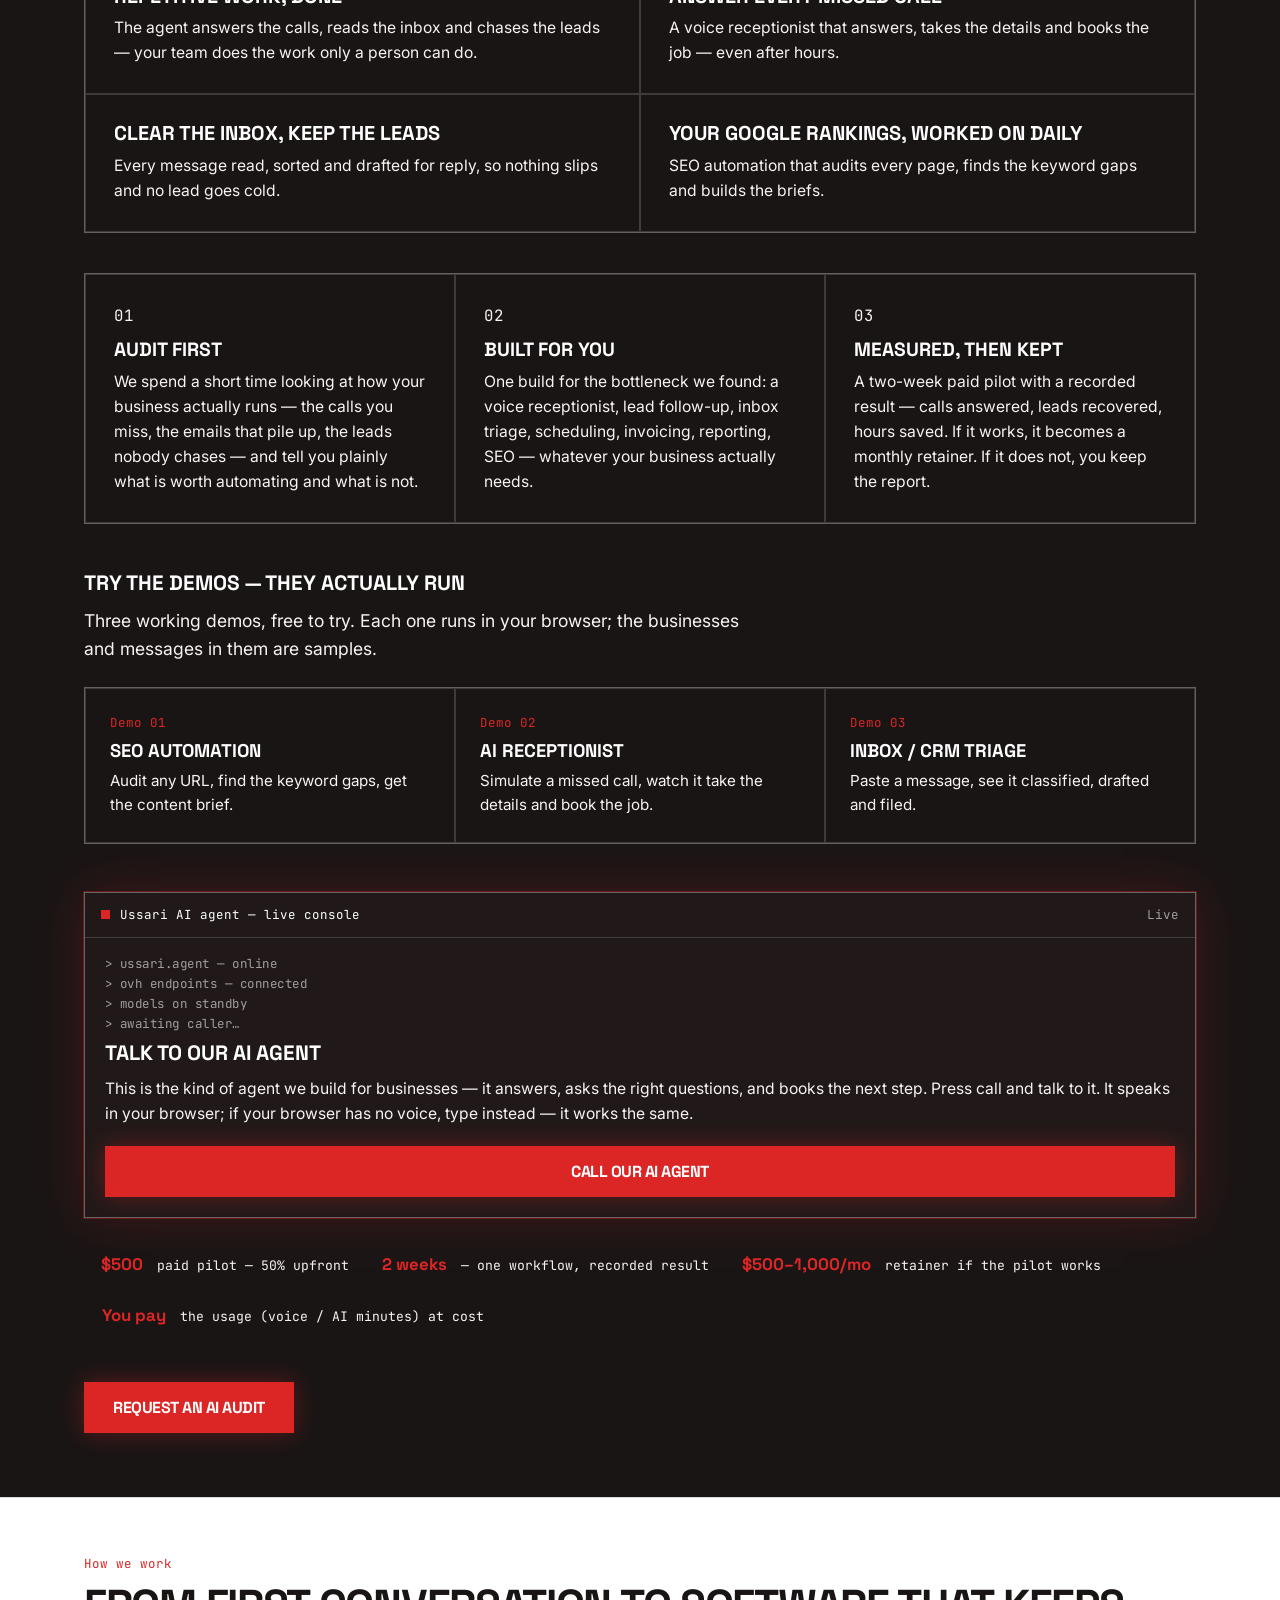
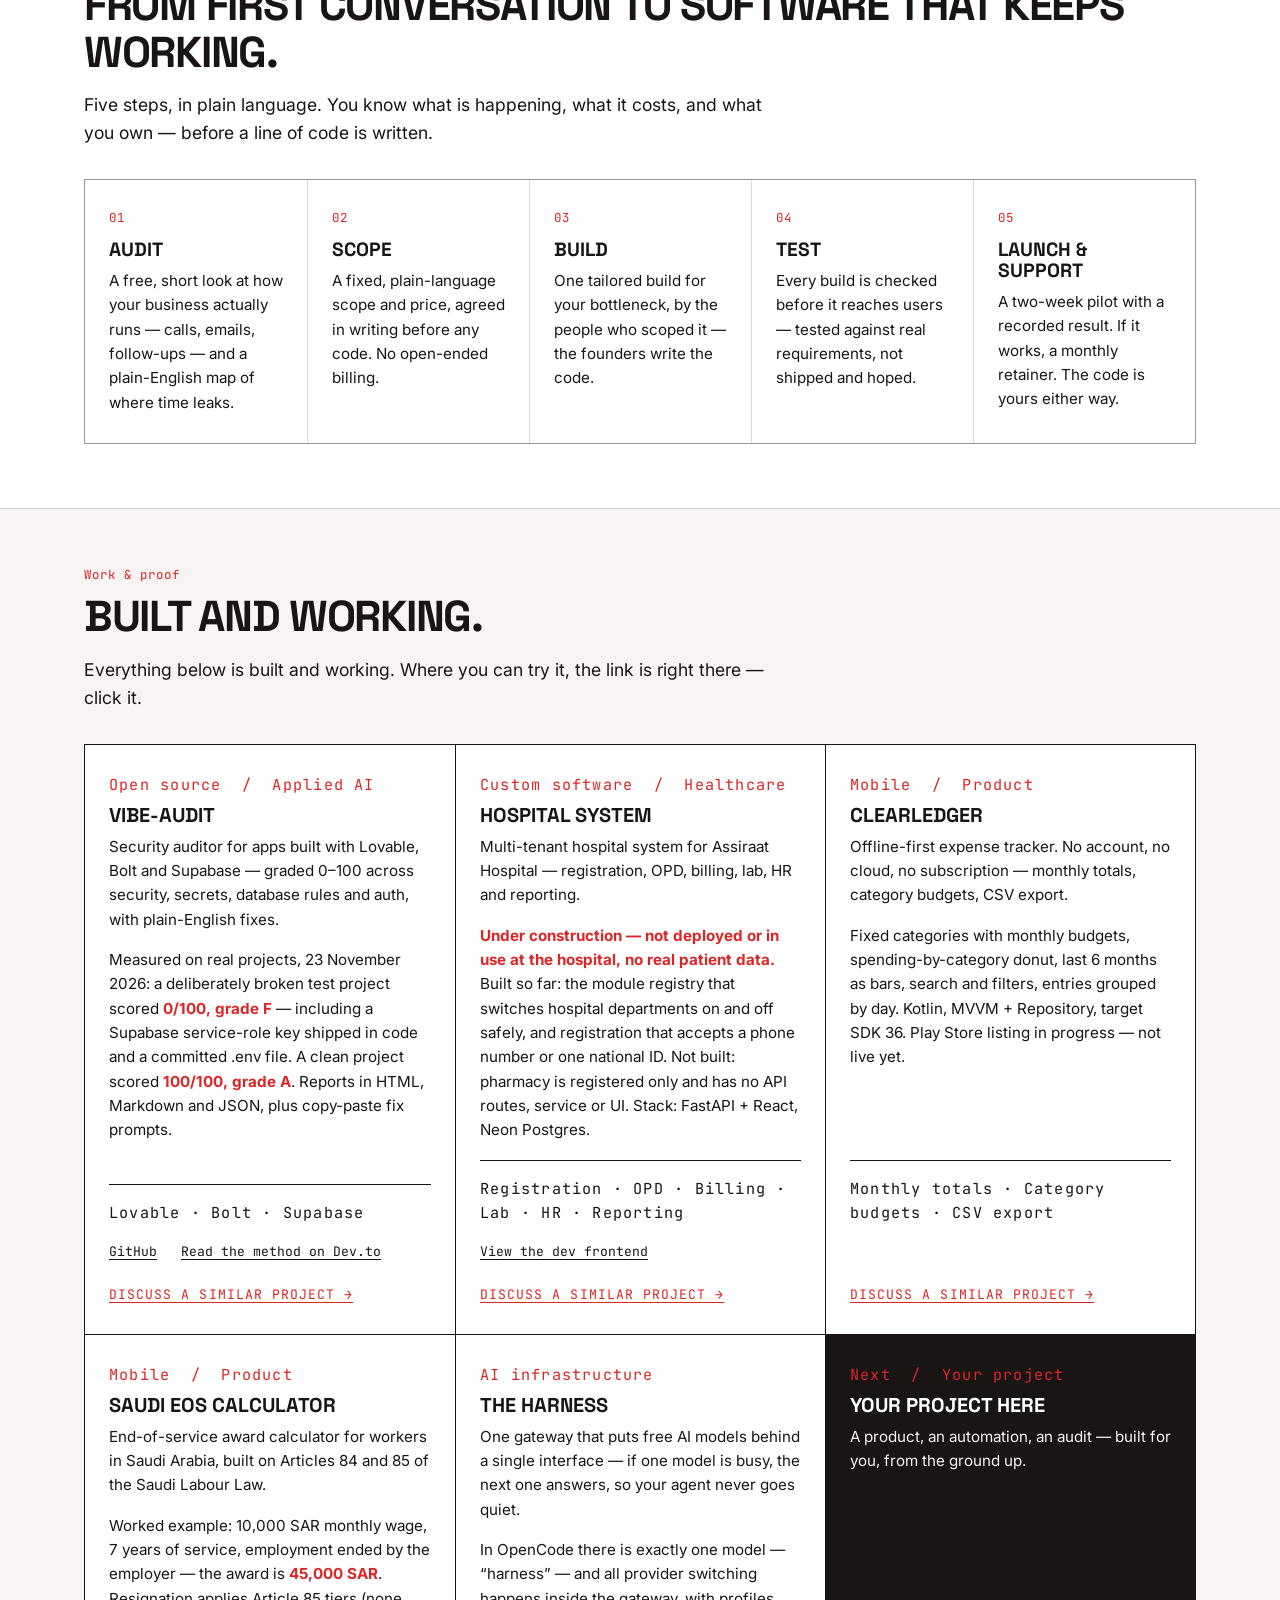
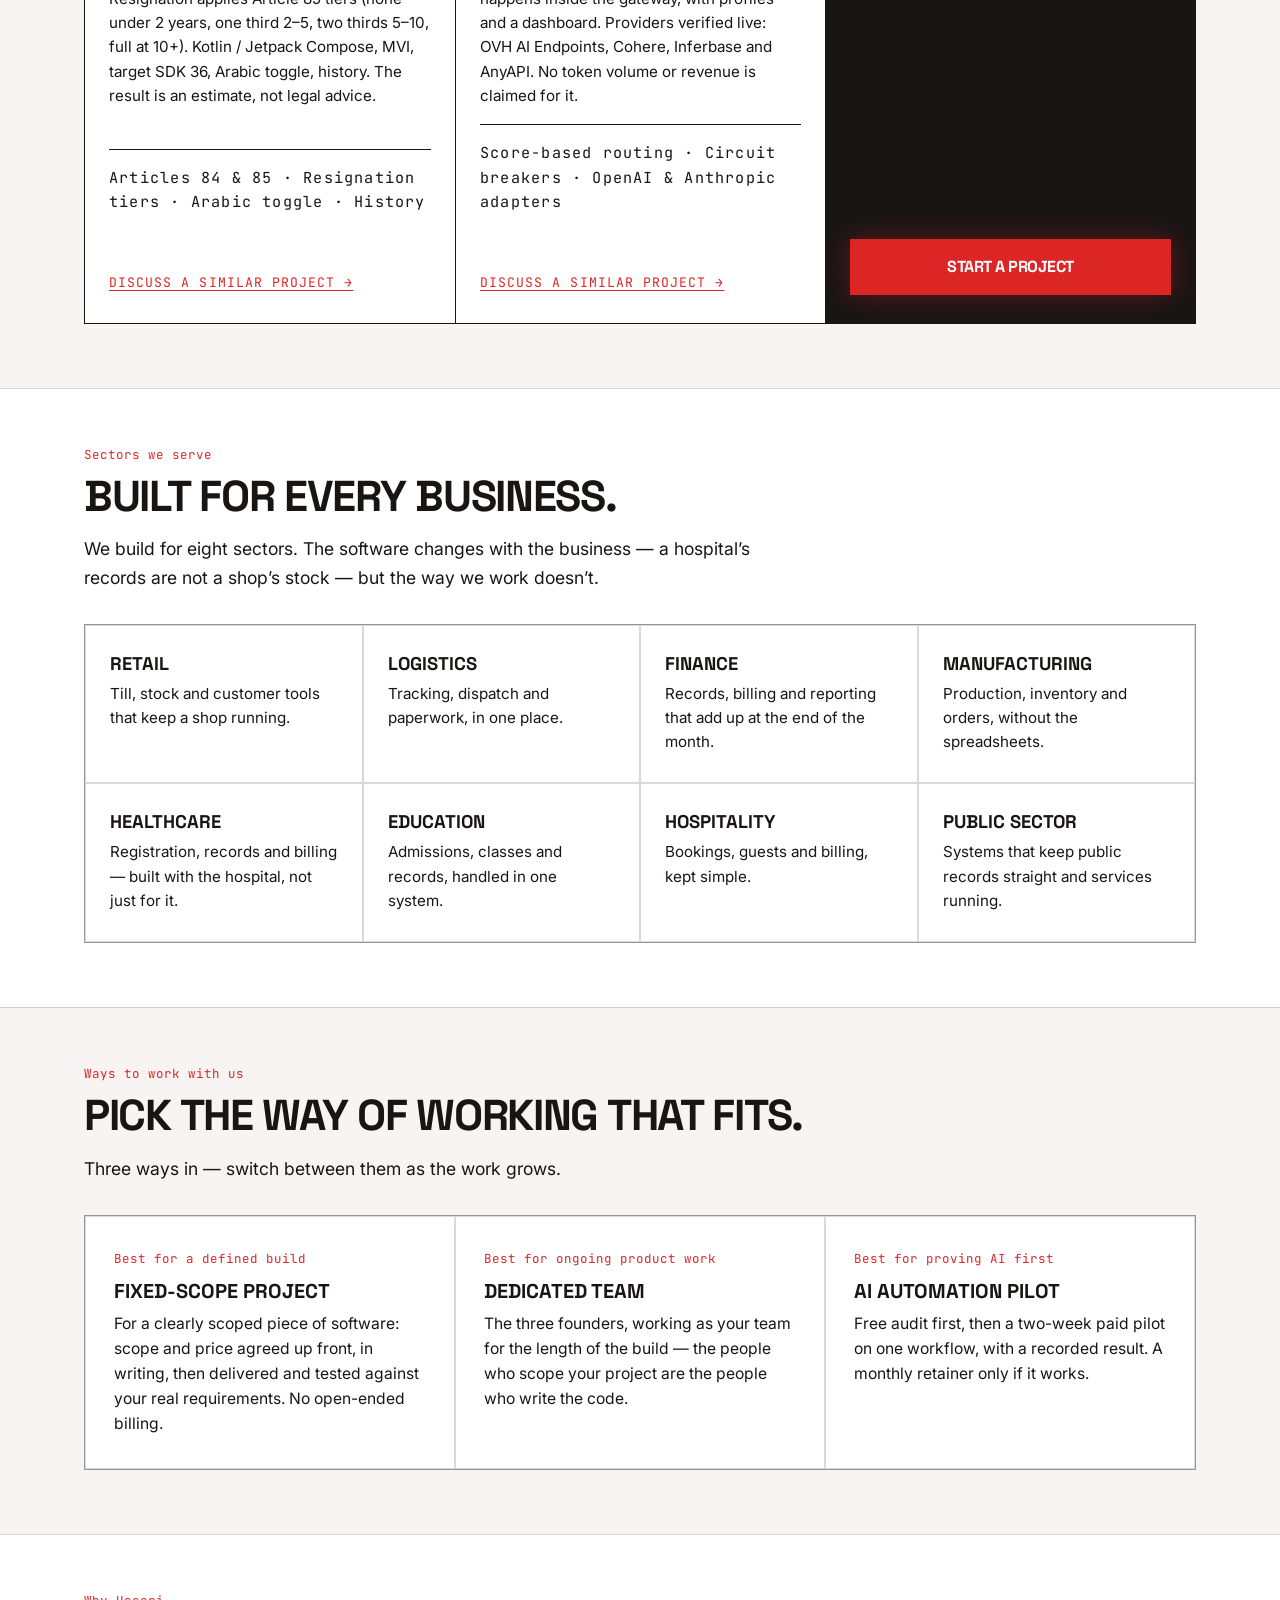
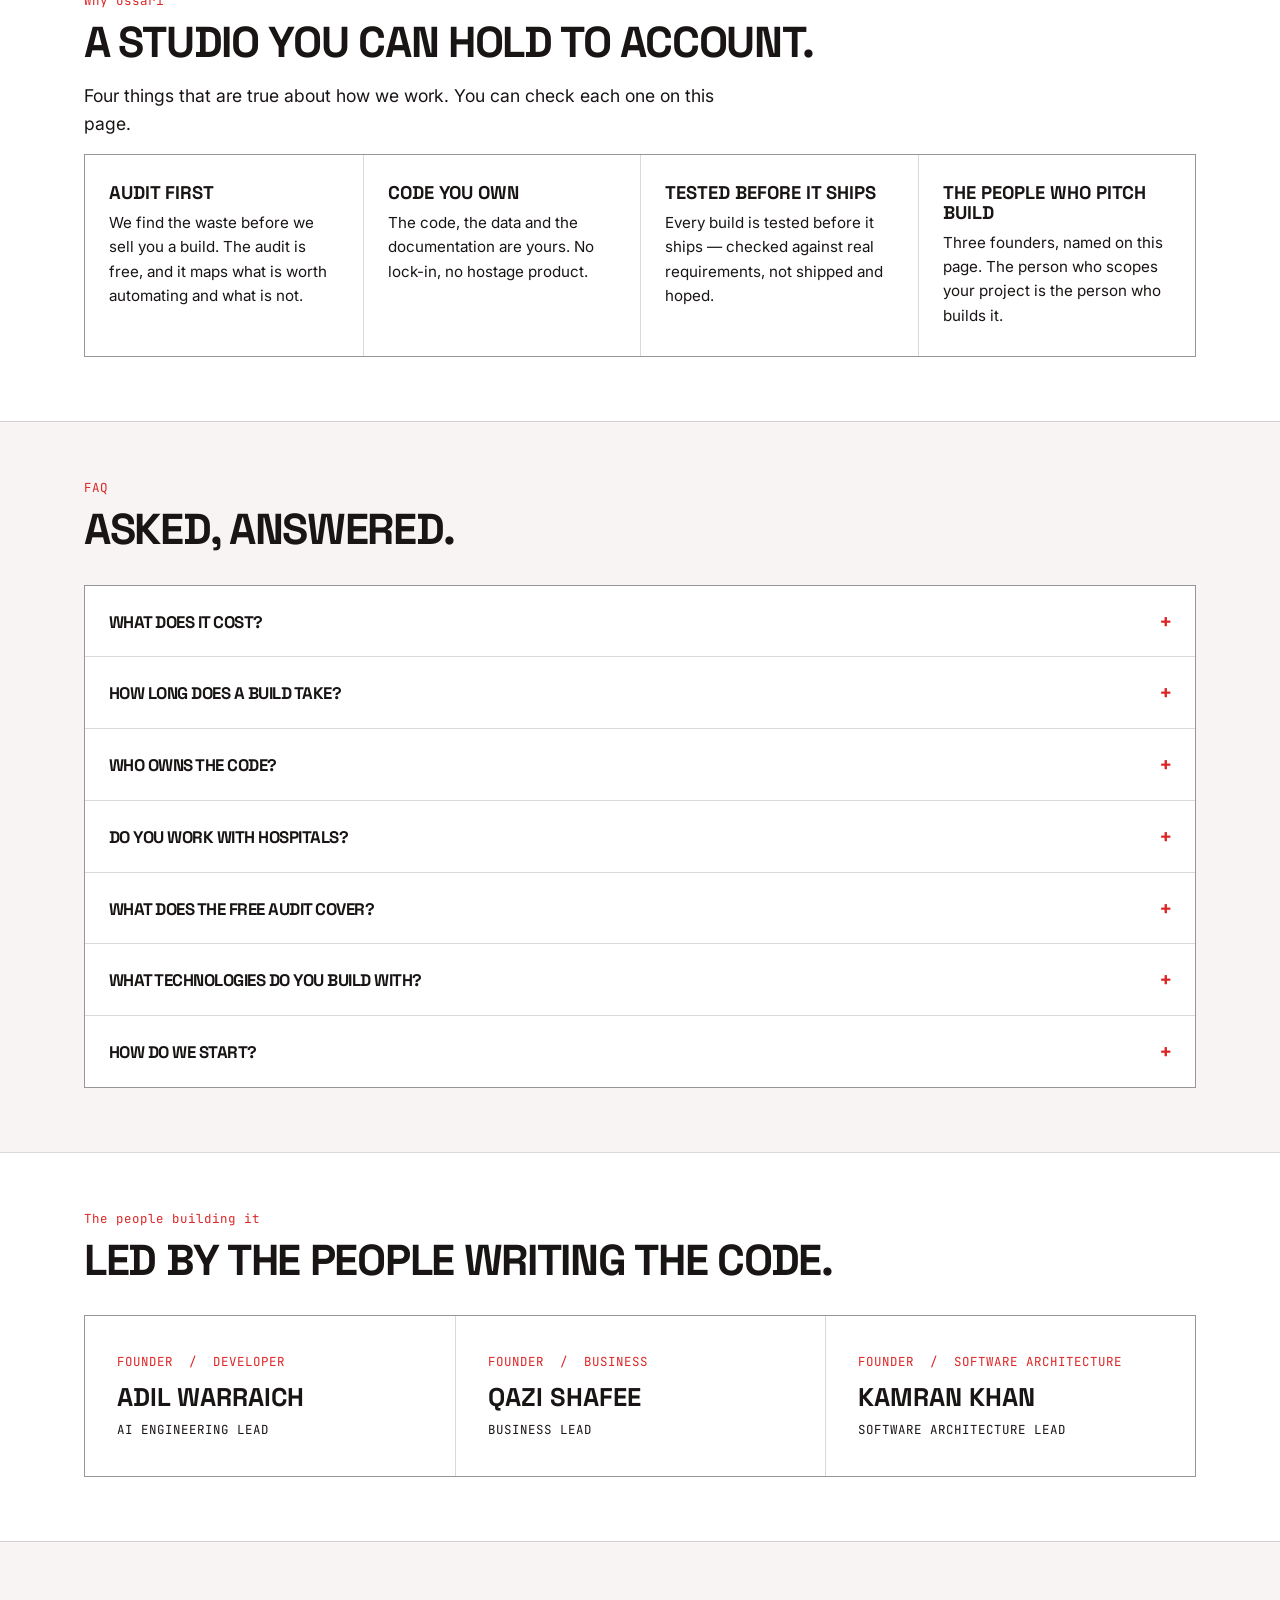
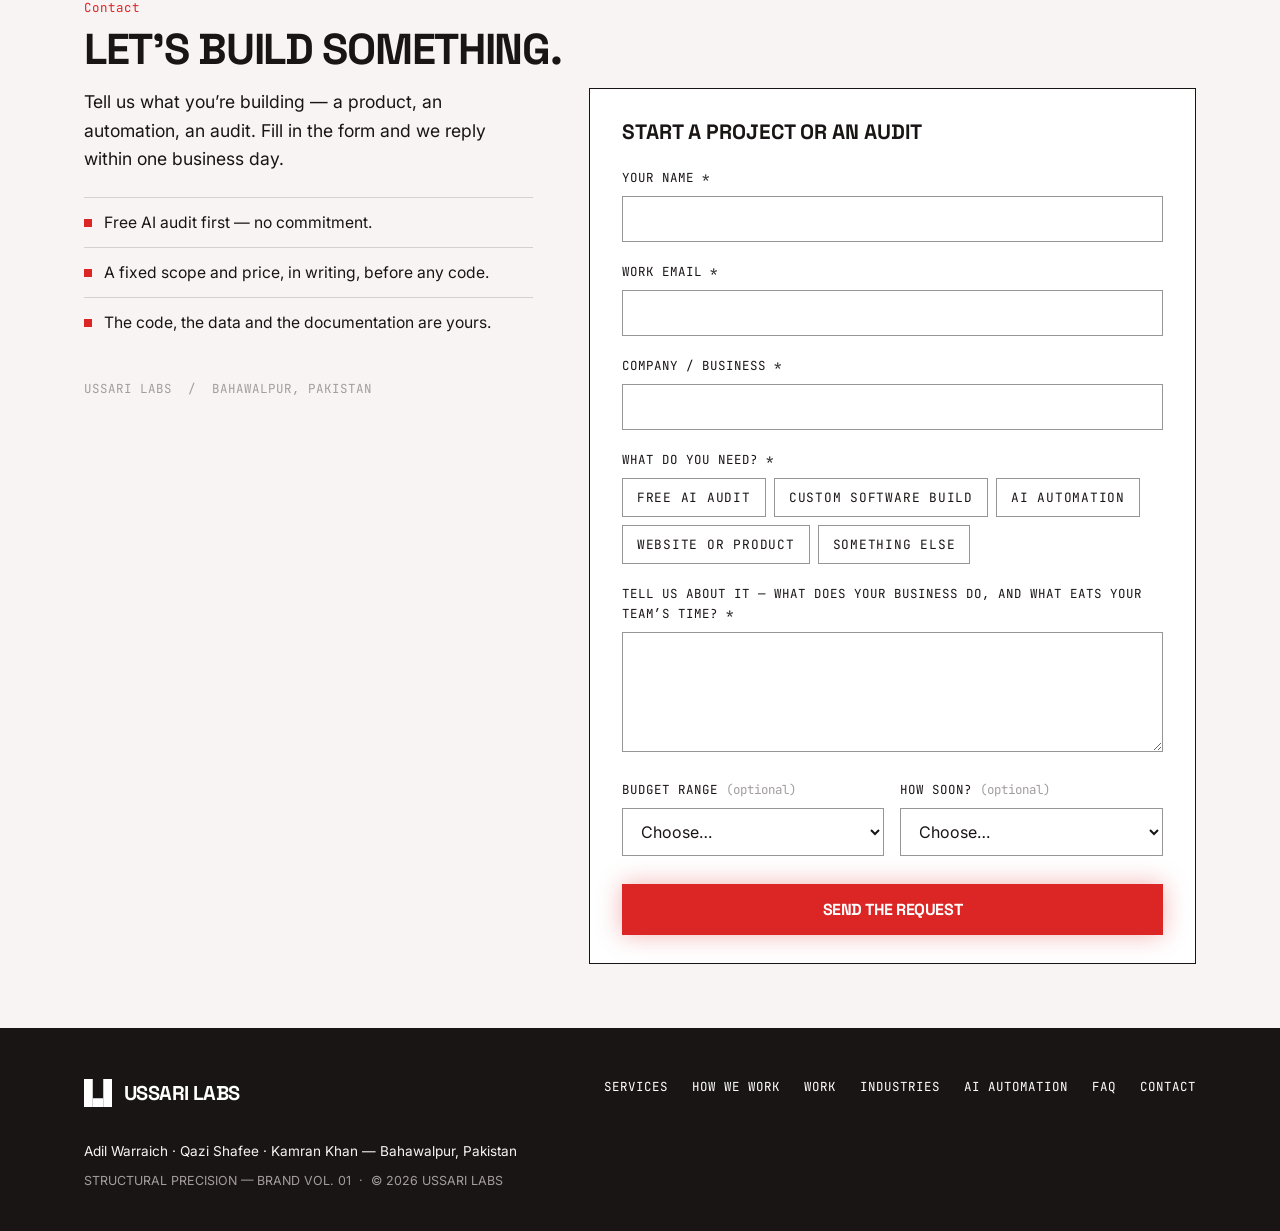
==== commit 901451a3: "Round 3b: real software-house copy + mobile header fix Copy rewritten in the voice of the six exampl" ====
--- a/index.html
+++ b/index.html
@@ -3,9 +3,9 @@
 <head>
 <meta charset="utf-8">
 <meta name="viewport" content="width=device-width, initial-scale=1">
-<meta name="color-scheme" content="dark">
-<title>Ussari Labs — Engineering the Future. Accessible to Every Sector.</title>
-<meta name="description" content="Ussari Labs is a Pakistani software engineering and AI studio. Custom software, applied AI and automation, web and product development, data and systems integration — built from the ground up.">
+<meta name="color-scheme" content="light">
+<title>Ussari Labs — Custom Software, AI &amp; Automation | Software House in Pakistan</title>
+<meta name="description" content="Ussari Labs is a software engineering and AI studio in Bahawalpur, Pakistan. Custom software, applied AI and automation, web and product development, data and systems integration — built from the ground up.">
 <link rel="preconnect" href="https://fonts.googleapis.com">
 <link rel="preconnect" href="https://fonts.gstatic.com" crossorigin>
 <link href="https://fonts.googleapis.com/css2?family=Space+Grotesk:wght@700&family=Inter:wght@400;500;600&family=JetBrains+Mono:wght@400;500&display=swap" rel="stylesheet">
@@ -27,32 +27,192 @@
     </a>
     <p class="mono header-status"><span class="status-dot" aria-hidden="true"></span>Systems online</p>
     <nav class="main-nav" aria-label="Main navigation">
-      <a href="#about">About</a>
       <a href="#services">Services</a>
-      <a href="#sectors">Sectors</a>
+      <a href="#process">How we work</a>
       <a href="#work">Work</a>
-      <a href="#automation">Automation</a>
-      <a class="nav-cta" href="#contact">Start a project</a>
+      <a href="#industries">Industries</a>
+      <a href="#automation">AI Automation</a>
+      <a href="#faq">FAQ</a>
+      <a href="#contact">Contact</a>
     </nav>
+    <a class="nav-cta" href="#contact">Start a project</a>
   </div>
 </header>
 
 <main id="top">
 
-  <!-- HERO -->
+  <!-- HERO — plain: what we build, for whom -->
   <section class="hero">
-    <div class="wrap hero-grid">
-      <div class="hero-copy">
-        <p class="mono eyebrow">Ussari.dev&nbsp;&nbsp;/&nbsp;&nbsp;Software &amp; AI engineering&nbsp;&nbsp;/&nbsp;&nbsp;Pakistan</p>
-        <h1><span class="h-line"><span>Engineering the future.</span></span><span class="h-line"><span>Accessible to every sector.</span></span></h1>
-        <p class="lede">Ussari Labs is a Pakistani software engineering and AI studio. We build bulletproof software and applied AI for businesses that enterprise budgets left behind — from the neighbourhood retailer to the national conglomerate.</p>
-        <div class="hero-actions">
+    <div class="wrap">
+      <p class="mono eyebrow">Ussari Labs&nbsp;&nbsp;/&nbsp;&nbsp;Software &amp; AI engineering&nbsp;&nbsp;/&nbsp;&nbsp;Bahawalpur, Pakistan</p>
+      <h1><span class="h-line"><span>We build the software and AI tools</span></span><span class="h-line"><span>that answer your calls, clear your inbox, and keep your records in one place.</span></span></h1>
+      <p class="lede">Ussari Labs is a software and AI studio in Bahawalpur, Pakistan. We build the systems businesses run on — a hospital’s patient records, a shop’s stock and till, the inbox a team drowns in every morning — and the AI that takes the repetitive half of the work off their plate.</p>
+      <div class="hero-actions">
         <a class="btn btn-primary" href="#contact">Start a project</a>
-        <a class="btn btn-ghost" href="#work">See the work</a>
+        <button class="btn btn-ghost" type="button" data-start-call>Talk to our AI agent</button>
       </div>
-        <p class="mono hero-note">No fixed product. No generic chatbot. We find what wastes your time, then build the automation for it.</p>
+      <p class="mono hero-note">Start with a free audit: we look at how your business actually works, then tell you plainly what we’d build and what it costs.</p>
+    </div>
+  </section>
+
+  <!-- TICKER — constant motion under the hero -->
+  <div class="ticker" aria-hidden="true">
+    <div class="ticker-track">
+      <div class="tick-group"><span>Custom software</span><span class="tick-sep">//</span><span>AI receptionist</span><span class="tick-sep">//</span><span>Inbox triage</span><span class="tick-sep">//</span><span>SEO automation</span><span class="tick-sep">//</span><span>Hospital systems</span><span class="tick-sep">//</span><span>Android apps</span><span class="tick-sep">//</span><span>Data &amp; integration</span><span class="tick-sep">//</span><span>Free audit</span><span class="tick-sep">//</span></div>
+      <div class="tick-group"><span>Custom software</span><span class="tick-sep">//</span><span>AI receptionist</span><span class="tick-sep">//</span><span>Inbox triage</span><span class="tick-sep">//</span><span>SEO automation</span><span class="tick-sep">//</span><span>Hospital systems</span><span class="tick-sep">//</span><span>Android apps</span><span class="tick-sep">//</span><span>Data &amp; integration</span><span class="tick-sep">//</span><span>Free audit</span><span class="tick-sep">//</span></div>
+    </div>
+  </div>
+
+  <!-- ABOUT -->
+  <section class="section" id="about">
+    <div class="wrap">
+      <p class="mono section-label reveal">About Ussari</p>
+      <h2 class="section-title reveal">Ussari Labs is three friends<br>building software in Bahawalpur.</h2>
+      <div class="about-grid">
+        <div class="reveal">
+          <p>Ussari — from the Punjabi <em>Usaari</em>, to build from the ground up — started because the software a hospital or a shop needs was only ever built for companies with enterprise budgets. We build the same kind of systems for businesses in Pakistan that can’t pay enterprise prices.</p>
+          <p>The studio was founded by three friends — Adil, Qazi and Kamran — and the mark says it plainly: three interlocking blocks, one structure. No single founder carries it alone.</p>
+        </div>
+        <div class="reveal">
+          <blockquote>“We’re not here to sell hype. We’re here to pour the foundation — solid, engineered, built to carry real weight.”</blockquote>
+          <p class="mono mission-line">MISSION — To build the software and AI a Pakistani business needs, at a price it can actually pay.</p>
+        </div>
       </div>
-      <aside class="console" aria-label="Live AI agent demo">
+      <div class="pillar-grid">
+        <article class="pillar reveal">
+          <p class="mono">Pillar 01</p>
+          <h2>Engineering</h2>
+          <p>Software architecture that holds up when the hospital gets busy, the orders pile up, and the team grows.</p>
+        </article>
+        <article class="pillar reveal">
+          <p class="mono">Pillar 02</p>
+          <h2>Intelligence</h2>
+          <p>AI that answers the phone, reads the inbox and does the repetitive work your team hates.</p>
+        </article>
+        <article class="pillar reveal">
+          <p class="mono">Pillar 03</p>
+          <h2>Access</h2>
+          <p>The same kind of systems big companies buy, built for a Pakistani budget.</p>
+        </article>
+      </div>
+    </div>
+  </section>
+
+  <!-- SERVICES -->
+  <section class="section section-white" id="services">
+    <div class="wrap">
+      <p class="mono section-label reveal">What we build</p>
+      <h2 class="section-title reveal">Services &amp; capability</h2>
+      <p class="section-intro reveal">Everything below is something we have already built and shipped — a hospital system, an expense tracker, a security auditor, an AI receptionist. If it is on this page, it exists.</p>
+      <div class="service-grid">
+        <article class="service reveal">
+          <p class="mono service-no">01</p>
+          <h3>Custom software engineering</h3>
+          <p>The platforms and internal tools a business runs on. We built a hospital system that handles registration, OPD, billing, lab, HR and reporting — and the same care goes into a tool a single team uses every day.</p>
+          <ul>
+            <li>Platforms and internal tools, built for one business at a time</li>
+            <li>Architecture that holds up when the work piles up</li>
+            <li>Tested against your real requirements before it reaches your users</li>
+          </ul>
+        </article>
+        <article class="service reveal">
+          <p class="mono service-no">02</p>
+          <h3>Applied AI &amp; automation</h3>
+          <p>AI that does the repetitive half of the job: it answers the phone when your team is busy, reads the inbox, drafts the replies, and files the leads. We start with a free audit, then build the one thing that saves your team the most time.</p>
+          <ul>
+            <li>Voice receptionist that answers missed calls</li>
+            <li>Inbox and CRM triage that drafts the reply</li>
+            <li>SEO automation that audits, finds gaps and briefs</li>
+          </ul>
+        </article>
+        <article class="service reveal">
+          <p class="mono service-no">03</p>
+          <h3>Web &amp; product development</h3>
+          <p>Websites and mobile apps your customers actually use. We built an expense tracker that works fully offline with no account, and a calculator that answers a worker’s end-of-service question in seconds — the same approach goes into your product.</p>
+          <ul>
+            <li>Web and mobile apps, from first sketch to the Play Store</li>
+            <li>Kotlin / Jetpack Compose Android apps</li>
+            <li>Offline-first where it matters — works with no connection and no account</li>
+          </ul>
+        </article>
+        <article class="service reveal">
+          <p class="mono service-no">04</p>
+          <h3>Data &amp; systems integration</h3>
+          <p>Your team retypes the same data into three systems. We connect the tools you already run so the data flows once — and put your AI models behind one interface, so one change reaches every model at once.</p>
+          <ul>
+            <li>The tools you already run, connected so data flows once</li>
+            <li>Your AI models behind one interface — one change reaches them all</li>
+            <li>If one model is busy, the next one answers — your agent never goes quiet</li>
+          </ul>
+        </article>
+      </div>
+      <p class="mono stack-line reveal"><strong>The stack&nbsp;&nbsp;—&nbsp;&nbsp;</strong> <span>Python · FastAPI · React · Kotlin / Jetpack Compose · Neon Postgres · OVH AI Endpoints</span> — the same stack our own products run on.</p>
+    </div>
+  </section>
+
+  <!-- AI AUTOMATION — the one dark accent section -->
+  <section class="section section-dark" id="automation">
+    <div class="wrap">
+      <p class="mono section-label reveal">AI automation</p>
+      <h2 class="section-title reveal">AI that answers your calls and clears your inbox.</h2>
+      <p class="section-intro reveal">You have tried a chatbot. It answered nothing your customers actually asked. Tell us where your team’s time goes — the missed calls after hours, the inbox nobody clears, the leads nobody chases — and we build the AI that does that work, for your business, on your systems.</p>
+      <div class="ai-outcomes">
+        <article class="ai-outcome reveal">
+          <h3>Repetitive work, done</h3>
+          <p>The agent answers the calls, reads the inbox and chases the leads — your team does the work only a person can do.</p>
+        </article>
+        <article class="ai-outcome reveal">
+          <h3>Answer every missed call</h3>
+          <p>A voice receptionist that answers, takes the details and books the job — even after hours.</p>
+        </article>
+        <article class="ai-outcome reveal">
+          <h3>Clear the inbox, keep the leads</h3>
+          <p>Every message read, sorted and drafted for reply, so nothing slips and no lead goes cold.</p>
+        </article>
+        <article class="ai-outcome reveal">
+          <h3>Your Google rankings, worked on daily</h3>
+          <p>SEO automation that audits every page, finds the keyword gaps and builds the briefs.</p>
+        </article>
+      </div>
+      <div class="ai-steps">
+        <article class="ai-step reveal">
+          <p class="mono service-no">01</p>
+          <h3>Audit first</h3>
+          <p>We spend a short time looking at how your business actually runs — the calls you miss, the emails that pile up, the leads nobody chases — and tell you plainly what is worth automating and what is not.</p>
+        </article>
+        <article class="ai-step reveal">
+          <p class="mono service-no">02</p>
+          <h3>Built for you</h3>
+          <p>One build for the bottleneck we found: a voice receptionist, lead follow-up, inbox triage, scheduling, invoicing, reporting, SEO — whatever your business actually needs.</p>
+        </article>
+        <article class="ai-step reveal">
+          <p class="mono service-no">03</p>
+          <h3>Measured, then kept</h3>
+          <p>A two-week paid pilot with a recorded result — calls answered, leads recovered, hours saved. If it works, it becomes a monthly retainer. If it does not, you keep the report.</p>
+        </article>
+      </div>
+
+      <h3 class="automation-subhead reveal">Try the demos — they actually run</h3>
+      <p class="section-intro reveal">Three working demos, free to try. Each one runs in your browser; the businesses and messages in them are samples.</p>
+      <div class="demo-grid">
+        <a class="demo-card reveal" href="demos/seo-audit/">
+          <span class="mono">Demo 01</span>
+          <h3>SEO automation</h3>
+          <p>Audit any URL, find the keyword gaps, get the content brief.</p>
+        </a>
+        <a class="demo-card reveal" href="demos/receptionist/">
+          <span class="mono">Demo 02</span>
+          <h3>AI receptionist</h3>
+          <p>Simulate a missed call, watch it take the details and book the job.</p>
+        </a>
+        <a class="demo-card reveal" href="demos/triage/">
+          <span class="mono">Demo 03</span>
+          <h3>Inbox / CRM triage</h3>
+          <p>Paste a message, see it classified, drafted and filed.</p>
+        </a>
+      </div>
+
+      <aside class="console reveal" aria-label="Live AI agent demo">
         <div class="console-bar">
           <span class="console-dot" aria-hidden="true"></span>
           <span class="mono console-bar-title">Ussari AI agent — live console</span>
@@ -82,241 +242,11 @@
               <button type="submit" class="btn btn-primary">Send</button>
             </div>
           </form>
-          <p class="call-demo-link" id="call-demo-link" hidden>Try it now: <a id="call-demo-link-a" href="https://inertiastudiospakistan.github.io/ussari-site/demos/triage/">Try the demo</a></p>
+          <p class="call-demo-link" id="call-demo-link" hidden>Try it now: <a id="call-demo-link-a" href="demos/triage/">Try the demo</a></p>
           <p class="mono call-note">Demo — a real AI agent when the free endpoint answers, rule-based when it is busy. Your words are sent as chat text to a free AI endpoint (OVH AI Endpoints, no account) and nothing else leaves your browser. A live deployment uses an LLM and a real phone number; the client pays usage (~$0.13–0.14/min).</p>
-          <p class="call-audit" id="call-audit" hidden><a class="btn btn-primary" href="https://forms.gle/pKDLBtsbxF8gc8SB7" target="_blank" rel="noopener">Book the free AI audit</a></p>
+          <p class="call-audit" id="call-audit" hidden><button type="button" class="btn btn-primary" data-need="Free AI audit">Book the free AI audit</button></p>
         </div>
       </aside>
-    </div>
-    <div class="wrap">
-      <dl class="telemetry">
-        <div><dt>Founders</dt><dd data-count="03">00</dd></div>
-        <div><dt>Services</dt><dd data-count="04">00</dd></div>
-        <div><dt>Sectors served</dt><dd data-count="08">00</dd></div>
-        <div><dt>Audit checks</dt><dd data-count="09">00</dd></div>
-      </dl>
-    </div>
-  </section>
-
-  <!-- TICKER — constant motion under the hero -->
-  <div class="ticker" aria-hidden="true">
-    <div class="ticker-track">
-      <div class="tick-group"><span>Engineering</span><span class="tick-sep">//</span><span>Intelligence</span><span class="tick-sep">//</span><span>Access</span><span class="tick-sep">//</span><span>AI receptionist</span><span class="tick-sep">//</span><span>Inbox triage</span><span class="tick-sep">//</span><span>SEO automation</span><span class="tick-sep">//</span><span>Audit first</span><span class="tick-sep">//</span><span>Built for you</span><span class="tick-sep">//</span><span>Shipped, not promised</span><span class="tick-sep">//</span></div>
-      <div class="tick-group"><span>Engineering</span><span class="tick-sep">//</span><span>Intelligence</span><span class="tick-sep">//</span><span>Access</span><span class="tick-sep">//</span><span>AI receptionist</span><span class="tick-sep">//</span><span>Inbox triage</span><span class="tick-sep">//</span><span>SEO automation</span><span class="tick-sep">//</span><span>Audit first</span><span class="tick-sep">//</span><span>Built for you</span><span class="tick-sep">//</span><span>Shipped, not promised</span><span class="tick-sep">//</span></div>
-    </div>
-  </div>
-
-<section class="pillars" aria-label="The three pillars">
-    <div class="wrap pillar-grid">
-      <article class="pillar reveal">
-        <h2>Engineering</h2>
-        <p>Bulletproof software architecture, built to scale from day one.</p>
-      </article>
-      <article class="pillar reveal">
-        <h2>Intelligence</h2>
-        <p>Applied AI that solves real operational problems, not demos.</p>
-      </article>
-      <article class="pillar reveal">
-        <h2>Access</h2>
-        <p>Enterprise-grade capability, priced for the local market.</p>
-      </article>
-    </div>
-  </section>
-
-<section class="section" id="about">
-    <div class="wrap">
-      <p class="mono section-label reveal">About Ussari</p>
-      <h2 class="section-title reveal">Three founders.<br>One foundation.</h2>
-      <div class="about-grid">
-        <div class="reveal">
-          <p>Ussari — from the Punjabi <em>Usaari</em>, to build from the ground up — is a software engineering and AI studio built on a simple belief: next-generation technology should not be reserved for enterprise budgets. It should be within reach of every business in Pakistan.</p>
-          <p>The studio was founded by three friends with one conviction. The mark says it plainly: three interlocking blocks, one structure. No single founder carries it alone.</p>
-        </div>
-        <div class="reveal">
-          <blockquote>“We’re not here to sell hype. We’re here to pour the foundation — solid, engineered, built to carry real weight.”</blockquote>
-          <p class="mono mission-line">MISSION — To make cutting-edge software and AI infrastructure locally accessible and affordable.</p>
-        </div>
-      </div>
-      <div class="why-grid">
-        <article class="reveal"><h3>Local, not outsourced</h3><p>A Pakistan-based team that understands local operating realities, budgets, and pace of business.</p></article>
-        <article class="reveal"><h3>Engineering-first</h3><p>Founders who build, not just sell — every engagement is led by the people writing the code.</p></article>
-        <article class="reveal"><h3>Priced for reality</h3><p>Enterprise-grade delivery without enterprise-only pricing — cutting-edge tech, made affordable.</p></article>
-        <article class="reveal"><h3>Built to last</h3><p>Structural precision in the product, not just the brand — systems engineered to hold up under real use.</p></article>
-      </div>
-    </div>
-  </section>
-
-<section class="section section-dark" id="services">
-    <div class="wrap">
-      <p class="mono section-label reveal">What we build</p>
-      <h2 class="section-title reveal">Services &amp; capability</h2>
-      <p class="section-intro reveal">From core software infrastructure to applied AI, delivered end to end.</p>
-      <div class="service-grid">
-        <article class="service reveal">
-          <h3>Custom software engineering</h3>
-          <p>Bespoke platforms, internal tools, and system architecture built for scale and longevity.</p>
-        </article>
-        <article class="service reveal">
-          <h3>Applied AI &amp; automation</h3>
-          <p>AI systems that remove manual work from real workflows — support, operations, reporting.</p>
-        </article>
-        <article class="service reveal">
-          <h3>Web &amp; product development</h3>
-          <p>Fast, dependable web and mobile products, from first prototype to production launch.</p>
-        </article>
-        <article class="service reveal">
-          <h3>Data &amp; systems integration</h3>
-          <p>Connecting the tools a business already runs into one coherent, reliable pipeline.</p>
-        </article>
-      </div>
-    </div>
-  </section>
-
-<section class="section" id="sectors">
-    <div class="wrap">
-      <p class="mono section-label reveal">Sectors we serve</p>
-      <h2 class="section-title reveal">Built for every business.</h2>
-      <ul class="sector-grid">
-        <li class="reveal">Retail</li>
-        <li class="reveal">Logistics</li>
-        <li class="reveal">Finance</li>
-        <li class="reveal">Manufacturing</li>
-        <li class="reveal">Healthcare</li>
-        <li class="reveal">Education</li>
-        <li class="reveal">Hospitality</li>
-        <li class="reveal">Public sector</li>
-      </ul>
-    </div>
-  </section>
-
-<section class="section section-alabaster" id="work">
-    <div class="wrap">
-      <p class="mono section-label reveal">Work &amp; proof</p>
-      <h2 class="section-title reveal">Shipped, not promised.</h2>
-      <p class="section-intro reveal">Work the studio has built and verified. Every number below is measured, not claimed.</p>
-
-      <div class="work-grid">
-
-        <article class="work-card reveal" id="work-vibe-audit">
-          <p class="mono work-tag">Open source&nbsp;&nbsp;/&nbsp;&nbsp;Applied AI</p>
-          <h3>Vibe-Audit</h3>
-          <p class="work-desc">Security auditor for apps built with Lovable, Bolt and Supabase — 9 areas, graded 0–100, with plain-English fixes.</p>
-          <ul class="proof-list">
-            <li><span>1,063</span> lines, stdlib only</li>
-            <li><span>9</span> areas graded 0–100</li>
-          </ul>
-          <p class="work-links">
-            <a href="https://github.com/inertiastudiospakistan/vibe-audit">GitHub</a>
-            <a href="https://dev.to/adil_mehmood_4068cd82d35e/5-security-holes-in-vibe-coded-apps-and-the-one-line-fix-for-each-537o">Read the method on Dev.to</a>
-          </p>
-          <details class="product-more">
-            <summary>Full detail</summary>
-            <p>Measured on real projects, 23 November 2026: a deliberately broken test project scored <strong>0/100, grade F, with 33 findings</strong> (4 critical, 6 high, 9 medium, 10 low) — including a Supabase service-role key shipped in code and a committed .env file. A clean project scored <strong>100/100, grade A</strong>. Nodefield scored <strong>95/100 locally</strong>. Reports in HTML, Markdown and JSON, plus copy-paste fix prompts.</p>
-          </details>
-        </article>
-
-        <article class="work-card reveal" id="work-hims">
-          <p class="mono work-tag">Custom software&nbsp;&nbsp;/&nbsp;&nbsp;Healthcare</p>
-          <h3>Hospital system</h3>
-          <p class="work-desc">Multi-tenant hospital system for Assiraat Hospital — registration, OPD, billing, lab, HR and reporting.</p>
-          <ul class="proof-list">
-            <li><span>14</span> modules</li>
-            <li><span>1,695</span> tests passing</li>
-          </ul>
-          <p class="work-links">
-            <a href="https://hmis-web.pages.dev">View the dev frontend</a>
-          </p>
-          <details class="product-more">
-            <summary>Full detail</summary>
-            <p><strong>Under construction — not deployed or in use at the hospital, no real patient data.</strong> Built: the module registry (dependency-gated, auto-enable, refuse-to-disable with dependents named), the registration restructure (phone or one national identity), and the OPD rules the hospital confirmed. Not built: pharmacy is registered only and has no API routes, service or UI. Stack: FastAPI + React, Neon Postgres.</p>
-          </details>
-        </article>
-
-        <article class="work-card reveal" id="work-clearledger">
-          <p class="mono work-tag">Mobile&nbsp;&nbsp;/&nbsp;&nbsp;Product</p>
-          <h3>ClearLedger</h3>
-          <p class="work-desc">Offline-first expense tracker. No account, no cloud, no subscription — monthly totals, category budgets, CSV export.</p>
-          <ul class="proof-list">
-            <li><span>Build 22</span> AAB 3.18&nbsp;MB</li>
-            <li><span>20/20</span> tests passing</li>
-          </ul>
-          <p class="work-links"></p>
-          <details class="product-more">
-            <summary>Full detail</summary>
-            <p>Seven fixed categories with monthly budgets, spending-by-category donut, last 6 months as bars, search and filters, entries grouped by day. Kotlin, MVVM + Repository, target SDK 36. Play Store listing in progress — not live yet. Signed with a debug keystore for now; a proper upload key is needed before production.</p>
-          </details>
-        </article>
-
-        <article class="work-card reveal" id="work-eos">
-          <p class="mono work-tag">Mobile&nbsp;&nbsp;/&nbsp;&nbsp;Product</p>
-          <h3>Saudi EOS Calculator</h3>
-          <p class="work-desc">End-of-service award calculator for workers in Saudi Arabia, built on Articles 84 and 85 of the Saudi Labour Law.</p>
-          <ul class="proof-list">
-            <li><span>Build 8</span> AAB 3.35&nbsp;MB</li>
-            <li><span>0</span> permissions — fully offline</li>
-          </ul>
-          <p class="work-links"></p>
-          <details class="product-more">
-            <summary>Full detail</summary>
-            <p>Worked example: 10,000 SAR monthly wage, 7 years of service, employment ended by the employer — the award is <strong>45,000 SAR</strong>. Resignation applies Article 85 tiers (none under 2 years, one third 2–5, two thirds 5–10, full at 10+). Kotlin / Jetpack Compose, MVI, navy + amber, target SDK 36, Arabic toggle, history. The result is an estimate, not legal advice. Play Store listing in progress — not live yet.</p>
-          </details>
-        </article>
-
-        <article class="work-card reveal" id="work-harness">
-          <p class="mono work-tag">AI infrastructure</p>
-          <h3>The harness</h3>
-          <p class="work-desc">Routing gateway that puts free AI models behind one interface — score-based routing, circuit breakers, OpenAI- and Anthropic-compatible adapters.</p>
-          <ul class="proof-list">
-            <li><span>199</span> endpoints tracked</li>
-            <li><span>32</span> enabled, live-tested</li>
-          </ul>
-          <p class="work-links"></p>
-          <details class="product-more">
-            <summary>Full detail</summary>
-            <p>In OpenCode there is exactly one model — “harness” — and all provider and model switching happens inside the gateway, with profiles, SQLite state and a /dashboard. Enabled providers verified live include OVH AI Endpoints (DeepSeek V4.1 Flash, 1M context), Cohere (Command A, 256K), Inferbase and AnyAPI (Nemotron-3-Ultra, 1M). No token volume or revenue is claimed for it.</p>
-          </details>
-        </article>
-
-        <article class="work-card work-cta reveal" id="work-next">
-          <p class="mono work-tag">Next&nbsp;&nbsp;/&nbsp;&nbsp;Your project</p>
-          <h3>Your project here</h3>
-          <p class="work-desc">A product, an automation, an audit — built for you, from the ground up.</p>
-          <p class="work-cta-line"><a class="btn btn-primary" href="#contact">Start a project</a></p>
-        </article>
-
-      </div>
-    </div>
-  </section>
-
-<section class="section section-dark" id="automation">
-    <div class="wrap">
-      <p class="mono section-label reveal">AI Automation</p>
-      <h2 class="section-title reveal">Your business, automated — built for you, not off the shelf.</h2>
-      <p class="section-intro reveal">We automate anything and everything as per your business’s requirements — AI actually optimised and tailored for you. No fixed product, no generic chatbot: we find what wastes your time, then build the automation for it.</p>
-      <div class="service-grid">
-        <article class="service reveal">
-          <p class="mono service-no">01</p>
-          <h3>Audit first</h3>
-          <p>A short AI audit of how your business actually runs — where time, calls and leads leak. You get a plain-English map of what is worth automating and what is not.</p>
-        </article>
-        <article class="service reveal">
-          <p class="mono service-no">02</p>
-          <h3>Built for you</h3>
-          <p>One tailored build for your bottleneck: a voice receptionist that answers missed calls, lead follow-up, inbox and CRM triage, scheduling, invoicing, reporting, SEO — whatever your business needs.</p>
-        </article>
-        <article class="service reveal">
-          <p class="mono service-no">03</p>
-          <h3>Measured, then kept</h3>
-          <p>A two-week paid pilot with a recorded result — calls answered, leads recovered, hours saved. If it works, it becomes a monthly retainer. If it does not, you keep the report.</p>
-        </article>
-      </div>
-      <h3 class="automation-subhead reveal">Try the demos — they actually run</h3>
-      <p class="section-intro reveal">Three working demos, free to try. Each one runs in your browser; the businesses and messages in them are samples.</p>
-      <p class="work-links automation-links reveal">
-        <a href="https://inertiastudiospakistan.github.io/ussari-site/demos/seo-audit/">SEO automation — audit any URL, keyword gaps, content brief</a>
-        <a href="https://inertiastudiospakistan.github.io/ussari-site/demos/receptionist/">AI receptionist — simulate a missed call, book the job</a>
-        <a href="https://inertiastudiospakistan.github.io/ussari-site/demos/triage/">Inbox / CRM triage — paste a message, see it classified and filed</a>
-      </p>
 
       <ul class="proof-list automation-offer reveal">
         <li><span>$500</span> paid pilot — 50% upfront</li>
@@ -324,11 +254,221 @@
         <li><span>$500–1,000/mo</span> retainer if the pilot works</li>
         <li><span>You pay</span> the usage (voice / AI minutes) at cost</li>
       </ul>
-      <p class="automation-cta reveal"><a class="btn btn-primary" href="https://forms.gle/pKDLBtsbxF8gc8SB7">Request an AI audit</a></p>
+      <p class="automation-cta reveal"><button type="button" class="btn btn-primary" data-need="Free AI audit">Request an AI audit</button></p>
     </div>
   </section>
 
-<section class="section" id="founder">
+  <!-- HOW WE WORK -->
+  <section class="section section-white" id="process">
+    <div class="wrap">
+      <p class="mono section-label reveal">How we work</p>
+      <h2 class="section-title reveal">From first conversation to software that keeps working.</h2>
+      <p class="section-intro reveal">Five steps, in plain language. You know what is happening, what it costs, and what you own — before a line of code is written.</p>
+      <div class="process-grid">
+        <article class="process-step reveal">
+          <span class="mono">01</span>
+          <h3>Audit</h3>
+          <p>A free, short look at how your business actually runs — calls, emails, follow-ups — and a plain-English map of where time leaks.</p>
+        </article>
+        <article class="process-step reveal">
+          <span class="mono">02</span>
+          <h3>Scope</h3>
+          <p>A fixed, plain-language scope and price, agreed in writing before any code. No open-ended billing.</p>
+        </article>
+        <article class="process-step reveal">
+          <span class="mono">03</span>
+          <h3>Build</h3>
+          <p>One tailored build for your bottleneck, by the people who scoped it — the founders write the code.</p>
+        </article>
+        <article class="process-step reveal">
+          <span class="mono">04</span>
+          <h3>Test</h3>
+          <p>Every build is checked before it reaches users — tested against real requirements, not shipped and hoped.</p>
+        </article>
+        <article class="process-step reveal">
+          <span class="mono">05</span>
+          <h3>Launch &amp; support</h3>
+          <p>A two-week pilot with a recorded result. If it works, a monthly retainer. The code is yours either way.</p>
+        </article>
+      </div>
+    </div>
+  </section>
+
+  <!-- WORK — case studies, detail promoted, nothing hidden -->
+  <section class="section" id="work">
+    <div class="wrap">
+      <p class="mono section-label reveal">Work &amp; proof</p>
+      <h2 class="section-title reveal">Built and working.</h2>
+      <p class="section-intro reveal">Everything below is built and working. Where you can try it, the link is right there — click it.</p>
+
+      <div class="work-grid">
+
+        <article class="work-card reveal" id="work-vibe-audit">
+          <p class="mono work-tag">Open source&nbsp;&nbsp;/&nbsp;&nbsp;Applied AI</p>
+          <h3>Vibe-Audit</h3>
+          <p class="work-desc">Security auditor for apps built with Lovable, Bolt and Supabase — graded 0–100 across security, secrets, database rules and auth, with plain-English fixes.</p>
+          <p class="work-detail">Measured on real projects, 23 November 2026: a deliberately broken test project scored <strong>0/100, grade F</strong> — including a Supabase service-role key shipped in code and a committed .env file. A clean project scored <strong>100/100, grade A</strong>. Reports in HTML, Markdown and JSON, plus copy-paste fix prompts.</p>
+          <p class="mono work-covers">Lovable · Bolt · Supabase</p>
+          <p class="work-links">
+            <a href="https://github.com/inertiastudiospakistan/vibe-audit">GitHub</a>
+            <a href="https://dev.to/adil_mehmood_4068cd82d35e/5-security-holes-in-vibe-coded-apps-and-the-one-line-fix-for-each-537o">Read the method on Dev.to</a>
+          </p>
+          <p class="work-discuss"><a href="#contact" data-need="Custom software build">Discuss a similar project →</a></p>
+        </article>
+
+        <article class="work-card reveal" id="work-hims">
+          <p class="mono work-tag">Custom software&nbsp;&nbsp;/&nbsp;&nbsp;Healthcare</p>
+          <h3>Hospital system</h3>
+          <p class="work-desc">Multi-tenant hospital system for Assiraat Hospital — registration, OPD, billing, lab, HR and reporting.</p>
+          <p class="work-detail"><strong>Under construction — not deployed or in use at the hospital, no real patient data.</strong> Built so far: the module registry that switches hospital departments on and off safely, and registration that accepts a phone number or one national ID. Not built: pharmacy is registered only and has no API routes, service or UI. Stack: FastAPI + React, Neon Postgres.</p>
+          <p class="mono work-covers">Registration · OPD · Billing · Lab · HR · Reporting</p>
+          <p class="work-links">
+            <a href="https://hmis-web.pages.dev">View the dev frontend</a>
+          </p>
+          <p class="work-discuss"><a href="#contact" data-need="Custom software build">Discuss a similar project →</a></p>
+        </article>
+
+        <article class="work-card reveal" id="work-clearledger">
+          <p class="mono work-tag">Mobile&nbsp;&nbsp;/&nbsp;&nbsp;Product</p>
+          <h3>ClearLedger</h3>
+          <p class="work-desc">Offline-first expense tracker. No account, no cloud, no subscription — monthly totals, category budgets, CSV export.</p>
+          <p class="work-detail">Fixed categories with monthly budgets, spending-by-category donut, last 6 months as bars, search and filters, entries grouped by day. Kotlin, MVVM + Repository, target SDK 36. Play Store listing in progress — not live yet.</p>
+          <p class="mono work-covers">Monthly totals · Category budgets · CSV export</p>
+          <p class="work-links"></p>
+          <p class="work-discuss"><a href="#contact" data-need="Custom software build">Discuss a similar project →</a></p>
+        </article>
+
+        <article class="work-card reveal" id="work-eos">
+          <p class="mono work-tag">Mobile&nbsp;&nbsp;/&nbsp;&nbsp;Product</p>
+          <h3>Saudi EOS Calculator</h3>
+          <p class="work-desc">End-of-service award calculator for workers in Saudi Arabia, built on Articles 84 and 85 of the Saudi Labour Law.</p>
+          <p class="work-detail">Worked example: 10,000 SAR monthly wage, 7 years of service, employment ended by the employer — the award is <strong>45,000 SAR</strong>. Resignation applies Article 85 tiers (none under 2 years, one third 2–5, two thirds 5–10, full at 10+). Kotlin / Jetpack Compose, MVI, target SDK 36, Arabic toggle, history. The result is an estimate, not legal advice.</p>
+          <p class="mono work-covers">Articles 84 &amp; 85 · Resignation tiers · Arabic toggle · History</p>
+          <p class="work-links"></p>
+          <p class="work-discuss"><a href="#contact" data-need="Custom software build">Discuss a similar project →</a></p>
+        </article>
+
+        <article class="work-card reveal" id="work-harness">
+          <p class="mono work-tag">AI infrastructure</p>
+          <h3>The harness</h3>
+          <p class="work-desc">One gateway that puts free AI models behind a single interface — if one model is busy, the next one answers, so your agent never goes quiet.</p>
+          <p class="work-detail">In OpenCode there is exactly one model — “harness” — and all provider switching happens inside the gateway, with profiles and a dashboard. Providers verified live: OVH AI Endpoints, Cohere, Inferbase and AnyAPI. No token volume or revenue is claimed for it.</p>
+          <p class="mono work-covers">Score-based routing · Circuit breakers · OpenAI &amp; Anthropic adapters</p>
+          <p class="work-links"></p>
+          <p class="work-discuss"><a href="#contact" data-need="Custom software build">Discuss a similar project →</a></p>
+        </article>
+
+        <article class="work-card work-cta reveal" id="work-next">
+          <p class="mono work-tag">Next&nbsp;&nbsp;/&nbsp;&nbsp;Your project</p>
+          <h3>Your project here</h3>
+          <p class="work-desc">A product, an automation, an audit — built for you, from the ground up.</p>
+          <p class="work-cta-line"><a class="btn btn-primary" href="#contact">Start a project</a></p>
+        </article>
+
+      </div>
+    </div>
+  </section>
+
+  <!-- INDUSTRIES -->
+  <section class="section section-white" id="industries">
+    <div class="wrap">
+      <p class="mono section-label reveal">Sectors we serve</p>
+      <h2 class="section-title reveal">Built for every business.</h2>
+      <p class="section-intro reveal">We build for eight sectors. The software changes with the business — a hospital’s records are not a shop’s stock — but the way we work doesn’t.</p>
+      <div class="industry-grid">
+        <article class="industry reveal"><h3>Retail</h3><p>Till, stock and customer tools that keep a shop running.</p></article>
+        <article class="industry reveal"><h3>Logistics</h3><p>Tracking, dispatch and paperwork, in one place.</p></article>
+        <article class="industry reveal"><h3>Finance</h3><p>Records, billing and reporting that add up at the end of the month.</p></article>
+        <article class="industry reveal"><h3>Manufacturing</h3><p>Production, inventory and orders, without the spreadsheets.</p></article>
+        <article class="industry reveal"><h3>Healthcare</h3><p>Registration, records and billing — built with the hospital, not just for it.</p></article>
+        <article class="industry reveal"><h3>Education</h3><p>Admissions, classes and records, handled in one system.</p></article>
+        <article class="industry reveal"><h3>Hospitality</h3><p>Bookings, guests and billing, kept simple.</p></article>
+        <article class="industry reveal"><h3>Public sector</h3><p>Systems that keep public records straight and services running.</p></article>
+      </div>
+    </div>
+  </section>
+
+  <!-- ENGAGEMENT MODELS -->
+  <section class="section" id="engagement">
+    <div class="wrap">
+      <p class="mono section-label reveal">Ways to work with us</p>
+      <h2 class="section-title reveal">Pick the way of working that fits.</h2>
+      <p class="section-intro reveal">Three ways in — switch between them as the work grows.</p>
+      <div class="model-grid">
+        <article class="model reveal">
+          <span class="mono">Best for a defined build</span>
+          <h3>Fixed-scope project</h3>
+          <p>For a clearly scoped piece of software: scope and price agreed up front, in writing, then delivered and tested against your real requirements. No open-ended billing.</p>
+        </article>
+        <article class="model reveal">
+          <span class="mono">Best for ongoing product work</span>
+          <h3>Dedicated team</h3>
+          <p>The three founders, working as your team for the length of the build — the people who scope your project are the people who write the code.</p>
+        </article>
+        <article class="model reveal">
+          <span class="mono">Best for proving AI first</span>
+          <h3>AI automation pilot</h3>
+          <p>Free audit first, then a two-week paid pilot on one workflow, with a recorded result. A monthly retainer only if it works.</p>
+        </article>
+      </div>
+    </div>
+  </section>
+
+  <!-- WHY USSARI -->
+  <section class="section section-white" id="why">
+    <div class="wrap">
+      <p class="mono section-label reveal">Why Ussari</p>
+      <h2 class="section-title reveal">A studio you can hold to account.</h2>
+      <p class="section-intro reveal">Four things that are true about how we work. You can check each one on this page.</p>
+      <div class="why-grid">
+        <article class="reveal"><h3>Audit first</h3><p>We find the waste before we sell you a build. The audit is free, and it maps what is worth automating and what is not.</p></article>
+        <article class="reveal"><h3>Code you own</h3><p>The code, the data and the documentation are yours. No lock-in, no hostage product.</p></article>
+        <article class="reveal"><h3>Tested before it ships</h3><p>Every build is tested before it ships — checked against real requirements, not shipped and hoped.</p></article>
+        <article class="reveal"><h3>The people who pitch build</h3><p>Three founders, named on this page. The person who scopes your project is the person who builds it.</p></article>
+      </div>
+    </div>
+  </section>
+
+  <!-- FAQ -->
+  <section class="section" id="faq">
+    <div class="wrap">
+      <p class="mono section-label reveal">FAQ</p>
+      <h2 class="section-title reveal">Asked, answered.</h2>
+      <div class="faq-list reveal">
+        <details>
+          <summary>What does it cost?</summary>
+          <p>It depends on the scope — that is what the free audit is for. A fixed-scope build is priced in writing, before any code, after scoping. The AI automation pilot is a two-week paid pilot on one workflow, and its price is set in the audit, in writing. No open-ended billing.</p>
+        </details>
+        <details>
+          <summary>How long does a build take?</summary>
+          <p>A pilot runs 2 weeks. A full build depends on scope — the audit gives you a timeline in writing. We do not quote a date we cannot keep.</p>
+        </details>
+        <details>
+          <summary>Who owns the code?</summary>
+          <p>You do — the code, the data and the documentation, with no lock-in. It is yours from day one.</p>
+        </details>
+        <details>
+          <summary>Do you work with hospitals?</summary>
+          <p>Yes — we are building a hospital system for Assiraat Hospital right now, covering registration, OPD, billing, lab, HR and reporting. It is under construction and not yet in use at the hospital, and the work section above says exactly what is built and what is not.</p>
+        </details>
+        <details>
+          <summary>What does the free audit cover?</summary>
+          <p>A look at how your business actually runs day to day — the calls, the emails, the follow-ups — and a plain-English map of where time leaks and what is worth automating. Nothing for you to prepare.</p>
+        </details>
+        <details>
+          <summary>What technologies do you build with?</summary>
+          <p>Python and FastAPI, React, Kotlin / Jetpack Compose, Neon Postgres — picked per project, not per fashion. The stack line in the services section above lists exactly what the studio’s products already run on.</p>
+        </details>
+        <details>
+          <summary>How do we start?</summary>
+          <p>Fill in the form below. We reply within one business day, and the first step is the free audit — no commitment, nothing to prepare.</p>
+        </details>
+      </div>
+    </div>
+  </section>
+
+  <!-- FOUNDERS -->
+  <section class="section section-white" id="founders">
     <div class="wrap">
       <p class="mono section-label reveal">The people building it</p>
       <h2 class="section-title reveal">Led by the people writing the code.</h2>
@@ -352,13 +492,92 @@
     </div>
   </section>
 
-<section class="section section-dark" id="contact">
-    <div class="wrap contact-inner reveal">
+  <!-- CONTACT — on-site form, never a Google Form link -->
+  <section class="section" id="contact">
+    <div class="wrap">
       <p class="mono section-label reveal">Contact</p>
       <h2 class="section-title reveal">Let’s build something.</h2>
-      <p class="section-intro reveal">Tell us what you’re building — a product, an automation, an audit. Use the request form and we’ll take it from there.</p>
-      <a class="btn btn-primary" href="https://forms.gle/pKDLBtsbxF8gc8SB7">Request a project or an audit</a>
-      <p class="mono contact-note">USSARI.DEV&nbsp;&nbsp;/&nbsp;&nbsp;PAKISTAN</p>
+      <div class="contact-grid">
+        <div class="contact-copy reveal">
+          <p class="section-intro">Tell us what you’re building — a product, an automation, an audit. Fill in the form and we reply within one business day.</p>
+          <ul class="contact-points">
+            <li>Free AI audit first — no commitment.</li>
+            <li>A fixed scope and price, in writing, before any code.</li>
+            <li>The code, the data and the documentation are yours.</li>
+          </ul>
+          <p class="mono contact-note">USSARI LABS&nbsp;&nbsp;/&nbsp;&nbsp;BAHAWALPUR, PAKISTAN</p>
+        </div>
+        <div class="request-form reveal" id="request-form-wrap">
+          <form id="request-form" action="https://docs.google.com/forms/d/e/1FAIpQLSeG5KsDFNQ_61qdk9eXYGgn3ZbFW43-12g3dt2aQ6hH1aISRA/formResponse" method="POST" target="request-target" novalidate>
+            <h3>Start a project or an audit</h3>
+            <input type="hidden" name="fvv" value="1">
+            <input type="hidden" name="pageHistory" value="0">
+            <input type="hidden" name="entry.628728852_sentinel" value="">
+            <input type="hidden" name="entry.1959798729_sentinel" value="">
+            <input type="hidden" name="entry.1563122626_sentinel" value="">
+            <div class="form-field" data-field="name">
+              <label for="rf-name">Your name *</label>
+              <input id="rf-name" name="entry.1829450946" type="text" autocomplete="name">
+              <p class="form-error">Please enter your name.</p>
+            </div>
+            <div class="form-field" data-field="email">
+              <label for="rf-email">Work email *</label>
+              <input id="rf-email" name="entry.2009209735" type="email" autocomplete="email">
+              <p class="form-error">Please enter a valid email address.</p>
+            </div>
+            <div class="form-field" data-field="company">
+              <label for="rf-company">Company / business *</label>
+              <input id="rf-company" name="entry.1168141311" type="text" autocomplete="organization">
+              <p class="form-error">Please enter your company or business.</p>
+            </div>
+            <div class="form-field" data-field="need">
+              <label id="rf-need-label">What do you need? *</label>
+              <div class="need-options" role="group" aria-labelledby="rf-need-label">
+                <button type="button" class="need-option" data-value="Free AI audit" aria-pressed="false">Free AI audit</button>
+                <button type="button" class="need-option" data-value="Custom software build" aria-pressed="false">Custom software build</button>
+                <button type="button" class="need-option" data-value="AI automation" aria-pressed="false">AI automation</button>
+                <button type="button" class="need-option" data-value="Website or product" aria-pressed="false">Website or product</button>
+                <button type="button" class="need-option" data-value="Something else" aria-pressed="false">Something else</button>
+              </div>
+              <input type="hidden" id="rf-need" name="entry.628728852" value="">
+              <p class="form-error">Please choose one.</p>
+            </div>
+            <div class="form-field" data-field="message">
+              <label for="rf-message">Tell us about it — what does your business do, and what eats your team’s time? *</label>
+              <textarea id="rf-message" name="entry.1113987581"></textarea>
+              <p class="form-error">Please tell us a little about it.</p>
+            </div>
+            <div class="form-row">
+              <div class="form-field">
+                <label for="rf-budget">Budget range <span class="opt">(optional)</span></label>
+                <select id="rf-budget" name="entry.1959798729">
+                  <option value="">Choose…</option>
+                  <option>Under $500</option>
+                  <option>$500 – $1,500</option>
+                  <option>$1,500 – $5,000</option>
+                  <option>$5,000+</option>
+                  <option>Not sure yet</option>
+                </select>
+              </div>
+              <div class="form-field">
+                <label for="rf-timing">How soon? <span class="opt">(optional)</span></label>
+                <select id="rf-timing" name="entry.1563122626">
+                  <option value="">Choose…</option>
+                  <option>This week</option>
+                  <option>This month</option>
+                  <option>Just exploring</option>
+                </select>
+              </div>
+            </div>
+            <button type="submit" class="btn btn-primary form-submit">Send the request</button>
+          </form>
+          <div class="form-success" id="form-success">
+            <h3>Thanks — request sent.</h3>
+            <p>We reply within one business day. The first step is the free audit — no commitment, nothing to prepare.</p>
+          </div>
+          <iframe name="request-target" id="request-target" title="Form submission" style="display:none" aria-hidden="true" tabindex="-1"></iframe>
+        </div>
+      </div>
     </div>
   </section>
 
@@ -370,8 +589,19 @@
       <svg class="mark" width="28" height="28" viewBox="0 0 96 96" role="img" aria-label="Ussari Labs mark"><rect x="0" y="0" width="30" height="96" fill="currentColor"/><rect x="30" y="66" width="36" height="30" fill="currentColor"/><rect x="66" y="0" width="30" height="96" fill="currentColor"/></svg>
       <span class="brand-word">USSARI&nbsp;LABS</span>
     </a>
-    <p class="mono">STRUCTURAL PRECISION&nbsp;&nbsp;—&nbsp;&nbsp;BRAND VOL. 01</p>
-    <p class="mono">© 2026 USSARI LABS</p>
+    <nav class="footer-nav" aria-label="Footer navigation">
+      <a href="#services">Services</a>
+      <a href="#process">How we work</a>
+      <a href="#work">Work</a>
+      <a href="#industries">Industries</a>
+      <a href="#automation">AI Automation</a>
+      <a href="#faq">FAQ</a>
+      <a href="#contact">Contact</a>
+    </nav>
+    <div>
+      <p class="footer-founders">Adil Warraich · Qazi Shafee · Kamran Khan — Bahawalpur, Pakistan</p>
+      <p class="footer-meta">STRUCTURAL PRECISION — BRAND VOL. 01&nbsp;&nbsp;·&nbsp;&nbsp;© 2026 USSARI LABS</p>
+    </div>
   </div>
 </footer>
 
@@ -1071,9 +1301,10 @@
 </script>
 
 <script>
-/* Preview-only helpers: hero boot log + live log, telemetry and proof
-   count-ups, scroll reveals, blueprint-spine progress. Separate from
-   the voice-agent script. */
+/* Preview helpers: hero boot log + live log, scroll reveals,
+   blueprint-spine progress, need pre-selection, start-call buttons,
+   and the on-site request form (validation + hidden-iframe success).
+   Separate from the voice-agent script. */
 (function () {
   "use strict";
   var reduced = window.matchMedia("(prefers-reduced-motion: reduce)").matches;
@@ -1081,9 +1312,9 @@
   /* --- hero boot log: typed telemetry lines, then the live dot pulses --- */
   var boot = document.getElementById("console-boot");
   var lines = [
-    "> ussari.agent v2.1 — online",
+    "> ussari.agent — online",
     "> ovh endpoints — connected",
-    "> 5 models on standby",
+    "> models on standby",
     "> awaiting caller…"
   ];
   if (boot) {
@@ -1112,66 +1343,19 @@
 
   /* --- live log: after boot, a fresh telemetry line every few seconds,
      capped at 6 lines so the console never grows unbounded --- */
-  var liveLines = ["heartbeat — ok", "model pool — 5 ready", "latency 212ms", "queue — 0 waiting", "endpoint ovh — 200", "session — idle", "router — score-based", "cache — warm"];
+  var liveLines = ["heartbeat — ok", "model pool — ready", "latency — ok", "queue — clear", "endpoint ovh — ok", "session — idle", "router — score-based", "cache — warm"];
   var liveIdx = 0;
   function startLiveLog() {
     var barState = document.querySelector(".console-bar-state");
     if (barState) barState.textContent = "Live";
     if (reduced) return;
-    var lines = boot.textContent.split("\n").filter(Boolean);
+    var logLines = boot.textContent.split("\n").filter(Boolean);
     setInterval(function () {
       if (document.hidden) return;
-      lines.push("> " + liveLines[liveIdx++ % liveLines.length]);
-      if (lines.length > 6) lines.shift();
-      boot.textContent = lines.join("\n");
+      logLines.push("> " + liveLines[liveIdx++ % liveLines.length]);
+      if (logLines.length > 6) logLines.shift();
+      boot.textContent = logLines.join("\n");
     }, 4000);
-  }
-
-  /* --- telemetry count-up --- */
-  document.querySelectorAll(".telemetry dd[data-count]").forEach(function (dd) {
-    var target = parseInt(dd.getAttribute("data-count"), 10);
-    var pad = dd.getAttribute("data-count").length > 1;
-    function render(v) { dd.textContent = pad && v < 10 ? "0" + v : String(v); }
-    if (reduced) { render(target); return; }
-    var start = null;
-    function tick(ts) {
-      if (!start) start = ts;
-      var p = Math.min(1, (ts - start) / 900);
-      render(Math.round(target * (1 - Math.pow(1 - p, 3))));
-      if (p < 1) requestAnimationFrame(tick);
-    }
-    requestAnimationFrame(tick);
-  });
-
-  /* --- count-up on work proof numbers (plain numbers only) --- */
-  var proofNums = [];
-  document.querySelectorAll("#work .proof-list span").forEach(function (sp) {
-    var raw = sp.textContent.trim();
-    if (/^[\d,]+$/.test(raw)) proofNums.push({ el: sp, target: parseInt(raw.replace(/,/g, ""), 10) });
-  });
-  function runProofCount() {
-    proofNums.forEach(function (p) {
-      if (reduced) { p.el.textContent = p.target.toLocaleString("en-GB"); return; }
-      var start = null;
-      function tick(ts) {
-        if (!start) start = ts;
-        var pr = Math.min(1, (ts - start) / 900);
-        p.el.textContent = Math.round(p.target * (1 - Math.pow(1 - pr, 3))).toLocaleString("en-GB");
-        if (pr < 1) requestAnimationFrame(tick);
-      }
-      requestAnimationFrame(tick);
-    });
-  }
-  var workSec = document.getElementById("work");
-  if ("IntersectionObserver" in window && !reduced && workSec) {
-    var pio = new IntersectionObserver(function (entries) {
-      entries.forEach(function (e) {
-        if (e.isIntersecting) { runProofCount(); pio.disconnect(); }
-      });
-    }, { threshold: 0.2 });
-    pio.observe(workSec);
-  } else {
-    runProofCount();
   }
 
   /* --- scroll reveals: every section, staggered by sibling index.
@@ -1232,8 +1416,93 @@
   window.addEventListener("load", layout);
   layout();
   onScroll();
+
+  /* --- "What do you need?" option chips --- */
+  var needInput = document.getElementById("rf-need");
+  var needBtns = Array.prototype.slice.call(document.querySelectorAll(".need-option"));
+  function selectNeed(value) {
+    if (!needInput) return;
+    needInput.value = value || "";
+    needBtns.forEach(function (b) {
+      b.setAttribute("aria-pressed", b.getAttribute("data-value") === value ? "true" : "false");
+    });
+    var field = document.querySelector('[data-field="need"]');
+    if (field) field.classList.remove("invalid");
+  }
+  needBtns.forEach(function (b) {
+    b.addEventListener("click", function () { selectNeed(b.getAttribute("data-value")); });
+  });
+
+  /* --- every CTA that names a need: scroll to the form, pre-select it --- */
+  document.querySelectorAll("[data-need]").forEach(function (el) {
+    el.addEventListener("click", function (ev) {
+      ev.preventDefault();
+      selectNeed(el.getAttribute("data-need"));
+      var form = document.getElementById("request-form");
+      if (form) form.scrollIntoView({ behavior: reduced ? "auto" : "smooth", block: "start" });
+      var name = document.getElementById("rf-name");
+      if (name) setTimeout(function () { name.focus({ preventScroll: true }); }, reduced ? 0 : 600);
+    });
+  });
+
+  /* --- hero "Talk to our AI agent": scroll to the console and start the call --- */
+  document.querySelectorAll("[data-start-call]").forEach(function (el) {
+    el.addEventListener("click", function () {
+      var startBtn = document.getElementById("call-start-btn");
+      if (startBtn) startBtn.click();
+    });
+  });
+
+  /* --- request form: validate, then post to the Google Form endpoint
+     through the hidden iframe; show the on-site success state on load --- */
+  var form = document.getElementById("request-form");
+  var iframe = document.getElementById("request-target");
+  var success = document.getElementById("form-success");
+  var submitted = false;
+  function setInvalid(field, bad) {
+    var wrap = document.querySelector('[data-field="' + field + '"]');
+    if (wrap) wrap.classList.toggle("invalid", bad);
+    return !bad;
+  }
+  if (form) {
+    form.addEventListener("submit", function (ev) {
+      var ok = true;
+      var name = document.getElementById("rf-name").value.trim();
+      var email = document.getElementById("rf-email").value.trim();
+      var company = document.getElementById("rf-company").value.trim();
+      var message = document.getElementById("rf-message").value.trim();
+      ok = setInvalid("name", !name) && ok;
+      ok = setInvalid("email", !/^[^\s@]+@[^\s@]+\.[^\s@]{2,}$/.test(email)) && ok;
+      ok = setInvalid("company", !company) && ok;
+      ok = setInvalid("need", !needInput.value) && ok;
+      ok = setInvalid("message", !message) && ok;
+      if (!ok) {
+        ev.preventDefault();
+        var firstBad = form.querySelector(".form-field.invalid input, .form-field.invalid textarea, .form-field.invalid .need-options");
+        if (firstBad && firstBad.focus) firstBad.focus();
+        return;
+      }
+      submitted = true;
+    });
+    ["rf-name", "rf-email", "rf-company", "rf-message"].forEach(function (id) {
+      var el = document.getElementById(id);
+      if (el) el.addEventListener("input", function () {
+        var wrap = el.closest(".form-field");
+        if (wrap) wrap.classList.remove("invalid");
+      });
+    });
+  }
+  if (iframe) {
+    iframe.addEventListener("load", function () {
+      if (!submitted) return; /* the iframe's initial load — ignore */
+      if (form) form.style.display = "none";
+      if (success) success.style.display = "block";
+      if (success) success.scrollIntoView({ behavior: reduced ? "auto" : "smooth", block: "nearest" });
+    });
+  }
 })();
 </script>
 
+
 </body>
 </html>
--- a/styles.css
+++ b/styles.css
@@ -1,11 +1,11 @@
 /* ============================================================
-   USSARI LABS — futuristic preview (brand v1.0 + one deviation)
-   Base: Asphalt Charcoal #1A1515. Energy: Kinetic Crimson #DC2626.
-   Structure: Deep Oxide Red #4A0E17. Light slab: Alabaster #F8F4F4.
-   DEVIATION FROM BRAND v1.0 (flagged for veto): a restrained crimson
-   glow (box-shadow only) on the live hero console and primary
-   buttons. Everything else keeps the brand rules: sharp 90° angles,
-   no border-radius, no gradient washes.
+   USSARI LABS — proper software-house site, round 3
+   Light-first, brand v1.0: Alabaster #F8F4F4 base, Kinetic Crimson
+   #DC2626 for active states, Asphalt Charcoal #1A1515, Deep Oxide
+   Red #4A0E17, Muted Slate #A39E9E, Absolute White #FFFFFF.
+   Sharp 90° angles, no border-radius, no gradients, 1px borders.
+   The dark AI section + live console are the one dark accent
+   (the console keeps its allowed crimson glow).
    ============================================================ */
 
 :root {
@@ -14,10 +14,12 @@
   --slate: #A39E9E;
   --white: #FFFFFF;
   --charcoal: #1A1515;
-  --panel: #211919;      /* charcoal tint, one step up from base */
+  --panel: #211919;      /* charcoal tint, one step up — dark section panels */
   --oxide: #4A0E17;
-  --line: rgba(163, 158, 158, 0.28);   /* hairline on dark */
-  --line-strong: rgba(163, 158, 158, 0.55);
+  --line: rgba(26, 21, 21, 0.16);        /* hairline on light */
+  --line-strong: rgba(26, 21, 21, 0.45);
+  --line-dark: rgba(163, 158, 158, 0.28); /* hairline on dark */
+  --line-dark-strong: rgba(163, 158, 158, 0.55);
   --glow: 0 0 0 1px rgba(220, 38, 38, 0.35), 0 0 48px rgba(220, 38, 38, 0.20);
   --font-head: "Space Grotesk", "Plus Jakarta Sans", sans-serif;
   --font-body: "Inter", "Roboto", sans-serif;
@@ -30,8 +32,8 @@
 
 body {
   margin: 0;
-  background: var(--charcoal);
-  color: var(--white);
+  background: var(--alabaster);
+  color: var(--charcoal);
   font-family: var(--font-body);
   font-size: 17px;
   line-height: 1.6;
@@ -44,12 +46,12 @@
   font-weight: 700;
   text-transform: uppercase;
   letter-spacing: -0.03em;
-  line-height: 1.05;
+  line-height: 1.08;
   margin: 0;
 }
 
-h1 { font-size: clamp(2.6rem, 6.4vw, 5rem); }
-h2.section-title { font-size: clamp(1.9rem, 4vw, 3rem); margin: 0.5rem 0 1.5rem; }
+h1 { font-size: clamp(2.2rem, 5vw, 3.9rem); }
+h2.section-title { font-size: clamp(1.8rem, 3.6vw, 2.7rem); margin: 0.5rem 0 1rem; }
 h3 { font-size: 1.15rem; letter-spacing: 0; }
 
 p { margin: 0 0 1rem; }
@@ -68,9 +70,10 @@
   padding: 0 24px;
 }
 
-.section { padding: 96px 0; border-top: 1px solid var(--line); }
-.section-label { color: var(--slate); margin: 0 0 0.5rem; }
-.section-intro { font-size: 1.1rem; max-width: 640px; color: var(--alabaster); }
+.section { padding: 56px 0 64px; border-top: 1px solid var(--line); }
+.section-white { background: var(--white); }
+.section-label { color: var(--crimson); margin: 0 0 0.5rem; }
+.section-intro { font-size: 1.1rem; max-width: 680px; color: var(--charcoal); }
 
 /* ---------- Blueprint spine (fixed left edge, scroll progress) ---------- */
 
@@ -100,7 +103,7 @@
   left: -3px;
   width: 7px;
   height: 7px;
-  background: var(--charcoal);
+  background: var(--alabaster);
   border: 1px solid var(--line-strong);
   transform: translateY(-50%);
   transition: background 0.3s, border-color 0.3s;
@@ -110,10 +113,10 @@
 /* ---------- Header ---------- */
 
 .site-header {
-  background: rgba(26, 21, 21, 0.85);
+  background: rgba(255, 255, 255, 0.92);
   -webkit-backdrop-filter: blur(12px);
   backdrop-filter: blur(12px);
-  border-bottom: 1px solid var(--line);
+  border-bottom: 1px solid var(--line-strong);
   position: sticky;
   top: 0;
   z-index: 20;
@@ -126,12 +129,14 @@
   min-height: 68px;
 }
 
+.site-header .wrap { max-width: 1360px; } /* header needs room for all 7 links + CTA on one row */
+
 .brand {
   display: flex;
   align-items: center;
   gap: 12px;
   text-decoration: none;
-  color: var(--white);
+  color: var(--charcoal);
 }
 
 .brand .mark { flex: none; }
@@ -167,14 +172,14 @@
   letter-spacing: 0.08em;
   text-transform: uppercase;
   text-decoration: none;
-  color: var(--white);
+  color: var(--charcoal);
   padding: 10px 12px;
   border: 1px solid transparent;
   position: relative;
   transition: border-color 0.2s;
 }
 
-.main-nav a:not(.nav-cta)::after {
+.main-nav a::after {
   content: "";
   position: absolute;
   left: 12px;
@@ -186,28 +191,35 @@
   transform-origin: left;
   transition: transform 0.25s ease;
 }
-.main-nav a:not(.nav-cta):hover::after,
-.main-nav a:not(.nav-cta):focus-visible::after { transform: scaleX(1); }
+.main-nav a:hover::after,
+.main-nav a:focus-visible::after { transform: scaleX(1); }
 
 .main-nav a:hover,
-.main-nav a:focus-visible { border-color: var(--white); }
-
-.main-nav a.nav-cta {
+.main-nav a:focus-visible { border-color: var(--charcoal); }
+
+.nav-cta {
+  font-family: var(--font-mono);
+  font-size: 0.78rem;
+  letter-spacing: 0.08em;
+  text-transform: uppercase;
+  text-decoration: none;
+  padding: 10px 12px;
   background: var(--crimson);
   color: var(--white);
   border: 1px solid var(--crimson);
   margin-left: 8px;
-}
-
-.main-nav a.nav-cta:hover,
-.main-nav a.nav-cta:focus-visible { background: var(--oxide); border-color: var(--oxide); }
-
-a:focus-visible, .btn:focus-visible, summary:focus-visible {
+  white-space: nowrap;
+}
+
+.nav-cta:hover,
+.nav-cta:focus-visible { background: var(--oxide); border-color: var(--oxide); }
+
+a:focus-visible, .btn:focus-visible, summary:focus-visible, button:focus-visible, input:focus-visible, textarea:focus-visible, select:focus-visible {
   outline: 2px solid var(--crimson);
   outline-offset: 2px;
 }
 
-/* ---------- Buttons ---------- */
+/* ---------- Buttons — flat colour changes only, no gradients ---------- */
 
 .btn {
   display: inline-block;
@@ -221,46 +233,45 @@
   border-radius: 0;
   border: 1px solid var(--crimson);
   cursor: pointer;
-  position: relative;
-  overflow: hidden;
-  /* Sliding fill: a solid-colour sweep (background-size), not a gradient wash */
-  background-repeat: no-repeat;
-  transition: background-size 0.3s ease, background-color 0.2s, border-color 0.2s, box-shadow 0.2s, color 0.2s;
+  transition: background-color 0.2s, border-color 0.2s, box-shadow 0.2s, color 0.2s;
 }
 
 .btn-primary {
   background-color: var(--crimson);
-  background-image: linear-gradient(var(--oxide), var(--oxide));
-  background-size: 0% 100%;
   color: var(--white);
   box-shadow: 0 0 24px rgba(220, 38, 38, 0.35); /* flagged glow deviation */
 }
-.btn-primary:hover, .btn-primary:focus-visible { background-size: 100% 100%; border-color: var(--oxide); }
+.btn-primary:hover, .btn-primary:focus-visible { background-color: var(--oxide); border-color: var(--oxide); }
 .btn-primary:disabled { opacity: 0.55; cursor: default; box-shadow: none; }
 
 .btn-ghost {
   background-color: transparent;
-  background-image: linear-gradient(var(--white), var(--white));
-  background-size: 0% 100%;
-  color: var(--white);
-  border: 1px solid var(--white);
-}
-.btn-ghost:hover, .btn-ghost:focus-visible { background-size: 100% 100%; color: var(--charcoal); }
-
-/* ---------- Hero ---------- */
+  color: var(--charcoal);
+  border: 1px solid var(--charcoal);
+}
+.btn-ghost:hover, .btn-ghost:focus-visible { background-color: var(--charcoal); color: var(--white); }
+
+/* Ghost button on a dark section */
+.section-dark .btn-ghost {
+  color: var(--white);
+  border-color: var(--white);
+}
+.section-dark .btn-ghost:hover, .section-dark .btn-ghost:focus-visible { background-color: var(--white); color: var(--charcoal); }
+
+/* ---------- Hero — plain, compact, fits the screen ---------- */
 
 .hero {
   position: relative;
-  padding: 96px 0 72px;
+  padding: 48px 0 56px;
   overflow: hidden;
 }
 
-/* Blueprint grid — SVG hairlines, no gradient washes */
+/* Blueprint grid — charcoal hairlines on alabaster */
 .hero::before {
   content: "";
   position: absolute;
   inset: 0;
-  background-image: url("data:image/svg+xml,%3Csvg xmlns='http://www.w3.org/2000/svg' width='72' height='72'%3E%3Cpath d='M72 .5H.5V72' fill='none' stroke='%23A39E9E' stroke-opacity='.13'/%3E%3C/svg%3E");
+  background-image: url("data:image/svg+xml,%3Csvg xmlns='http://www.w3.org/2000/svg' width='72' height='72'%3E%3Cpath d='M72 .5H.5V72' fill='none' stroke='%231A1515' stroke-opacity='.07'/%3E%3C/svg%3E");
   background-size: 72px 72px;
   opacity: 0;
   animation: grid-in 1.4s ease-out 0.1s forwards, pan 28s linear 1.6s infinite;
@@ -281,20 +292,11 @@
   pointer-events: none;
 }
 
-.hero-grid {
-  position: relative;
-  display: grid;
-  grid-template-columns: 1.05fr 0.95fr;
-  gap: 64px;
-  align-items: start;
-}
-
-.hero .eyebrow { color: var(--slate); margin: 0 0 1.5rem; }
-.hero h1 { margin: 0 0 1.5rem; }
-.hero .lede { font-size: 1.2rem; max-width: 560px; color: var(--alabaster); }
-.hero-note { color: var(--slate); margin: 2rem 0 0; max-width: 520px; }
-
-.hero-actions { display: flex; gap: 12px; flex-wrap: wrap; margin: 2rem 0 0; }
+.hero .eyebrow { color: var(--slate); margin: 0 0 1.25rem; position: relative; }
+.hero h1 { margin: 0 0 1.25rem; position: relative; max-width: 900px; }
+.hero .lede { font-size: 1.2rem; max-width: 720px; color: var(--charcoal); position: relative; }
+.hero-actions { display: flex; gap: 12px; flex-wrap: wrap; margin: 1.75rem 0 0; position: relative; }
+.hero-note { color: var(--slate); margin: 1.5rem 0 0; max-width: 640px; position: relative; }
 
 /* Headline reveal — the one orchestrated load moment */
 .h-line { display: block; overflow: hidden; }
@@ -317,17 +319,237 @@
 .hero-actions { animation-delay: 0.7s; }
 .hero-note { animation-delay: 0.85s; }
 
-/* ---------- Live console (hero, right) ---------- */
+/* ---------- Ticker — constant motion under the hero ---------- */
+
+.ticker {
+  border-top: 1px solid var(--charcoal);
+  border-bottom: 1px solid var(--charcoal);
+  background: var(--charcoal);
+  overflow: hidden;
+}
+.ticker-track {
+  display: flex;
+  width: max-content;
+  animation: tick 32s linear infinite;
+}
+.ticker:hover .ticker-track { animation-play-state: paused; }
+.tick-group { display: flex; flex-shrink: 0; }
+.tick-group span {
+  font-family: var(--font-mono);
+  font-size: 0.85rem;
+  letter-spacing: 0.12em;
+  text-transform: uppercase;
+  color: var(--white);
+  padding: 12px 0;
+  white-space: nowrap;
+}
+.tick-group .tick-sep { color: var(--crimson); padding: 12px 18px; }
+
+/* ---------- Scroll reveals (every section; stagger via --rd) ----------
+   Animation-based so it never fights the elements' own hover
+   transitions: on animationend the JS removes .reveal/.in, leaving
+   the element on its normal hover behaviour. */
+.reveal { opacity: 0; }
+.reveal.in { animation: reveal-in 0.7s ease var(--rd, 0ms) forwards; }
+@keyframes reveal-in { from { opacity: 0; transform: translateY(18px); } to { opacity: 1; transform: translateY(0); } }
+
+/* ---------- About / pillars ---------- */
+
+.pillar-grid {
+  display: grid;
+  grid-template-columns: repeat(3, 1fr);
+}
+
+.pillar { padding: 0 32px; border-left: 1px solid var(--line); transition: background 0.25s ease; }
+.pillar:first-child { border-left: none; padding-left: 0; }
+.pillar:hover { background: var(--white); }
+.pillar h2 { font-size: 1.6rem; margin-bottom: 0.75rem; }
+.pillar p { margin: 0; }
+.pillar p:first-child { color: var(--crimson); margin-bottom: 0.75rem; }
+
+.about-grid {
+  display: grid;
+  grid-template-columns: 1.2fr 1fr;
+  gap: 48px;
+  margin-bottom: 48px;
+}
+
+.about-grid blockquote {
+  margin: 0 0 1.5rem;
+  font-family: var(--font-head);
+  font-weight: 700;
+  text-transform: uppercase;
+  letter-spacing: -0.03em;
+  font-size: 1.4rem;
+  line-height: 1.3;
+  border-left: 4px solid var(--crimson);
+  padding-left: 20px;
+  color: var(--charcoal);
+}
+
+.mission-line { margin: 0; }
+
+.why-grid {
+  display: grid;
+  grid-template-columns: repeat(4, 1fr);
+  border: 1px solid var(--line-strong);
+  background: var(--white);
+}
+
+.why-grid article { padding: 28px 24px; border-left: 1px solid var(--line); transition: border-color 0.2s, transform 0.25s ease; }
+.why-grid article:first-child { border-left: none; }
+.why-grid article:hover { border-color: var(--crimson); transform: translateY(-2px); }
+.why-grid h3 { margin-bottom: 0.5rem; }
+.why-grid p { margin: 0; font-size: 0.95rem; }
+
+/* ---------- Services — written out properly ---------- */
+
+.service-grid {
+  display: grid;
+  grid-template-columns: repeat(2, 1fr);
+  border: 1px solid var(--line-strong);
+  background: var(--white);
+  margin-top: 2rem;
+}
+
+.service { padding: 36px 32px; border: 1px solid var(--line); transition: border-color 0.2s, transform 0.25s ease; }
+.service:hover { border-color: var(--crimson); transform: translateY(-2px); }
+.service-no { color: var(--crimson); margin: 0 0 0.75rem; }
+.service h3 { margin-bottom: 0.75rem; font-size: 1.3rem; }
+.service p { margin: 0 0 1rem; }
+.service ul { margin: 0; padding: 0; list-style: none; }
+.service ul li {
+  font-size: 0.95rem;
+  padding: 6px 0 6px 20px;
+  position: relative;
+  border-top: 1px solid var(--line);
+}
+.service ul li::before {
+  content: "";
+  position: absolute;
+  left: 0;
+  top: 15px;
+  width: 8px;
+  height: 8px;
+  background: var(--crimson);
+}
+
+.stack-line {
+  margin-top: 2rem;
+  border: 1px solid var(--line-strong);
+  background: var(--white);
+  padding: 16px 20px;
+  font-size: 0.85rem;
+}
+.stack-line strong { font-family: var(--font-head); text-transform: uppercase; letter-spacing: -0.03em; }
+.stack-line span { color: var(--crimson); font-weight: 600; }
+
+/* ---------- AI Automation — the one dark accent section ---------- */
+
+.section-dark {
+  background: var(--charcoal);
+  color: var(--white);
+  border-top: 1px solid var(--charcoal);
+}
+.section-dark .section-label { color: var(--crimson); }
+.section-dark .section-intro { color: var(--alabaster); }
+.section-dark .section-title { color: var(--white); }
+
+.ai-outcomes {
+  display: grid;
+  grid-template-columns: repeat(2, 1fr);
+  border: 1px solid var(--line-dark-strong);
+  margin-top: 2rem;
+}
+.ai-outcome { padding: 28px 28px; border: 1px solid var(--line-dark); transition: border-color 0.2s, transform 0.25s ease; }
+.ai-outcome:hover { border-color: var(--crimson); transform: translateY(-2px); }
+.ai-outcome h3 { font-size: 1.25rem; margin-bottom: 0.5rem; color: var(--white); }
+.ai-outcome p { margin: 0; color: var(--alabaster); font-size: 0.98rem; }
+
+.ai-position {
+  font-family: var(--font-head);
+  font-weight: 700;
+  text-transform: uppercase;
+  letter-spacing: -0.03em;
+  font-size: 1.5rem;
+  line-height: 1.25;
+  border-left: 4px solid var(--crimson);
+  padding-left: 20px;
+  margin: 2.5rem 0 0;
+  color: var(--white);
+}
+
+.ai-steps {
+  display: grid;
+  grid-template-columns: repeat(3, 1fr);
+  border: 1px solid var(--line-dark-strong);
+  margin-top: 2.5rem;
+}
+.ai-step { padding: 28px 28px; border: 1px solid var(--line-dark); }
+.ai-step h3 { font-size: 1.2rem; margin-bottom: 0.5rem; color: var(--white); }
+.ai-step p { margin: 0; color: var(--alabaster); font-size: 0.98rem; }
+.ai-step .service-no { margin-bottom: 0.75rem; }
+
+.automation-subhead { font-size: 1.3rem; margin: 3rem 0 0.75rem; color: var(--white); }
+.automation-offer {
+  list-style: none;
+  margin: 2rem 0 0;
+  padding: 0;
+  display: flex;
+  flex-wrap: wrap;
+  border: 1px solid var(--line-dark-strong);
+}
+.automation-offer li {
+  font-family: var(--font-mono);
+  font-size: 0.82rem;
+  padding: 12px 16px;
+  border-left: 1px solid var(--line-dark);
+  color: var(--alabaster);
+}
+.automation-offer li:first-child { border-left: none; }
+.automation-offer span {
+  font-family: var(--font-head);
+  font-weight: 700;
+  font-size: 1.05rem;
+  color: var(--crimson);
+  margin-right: 6px;
+}
+.automation-cta { margin: 2.5rem 0 0; }
+
+/* Demo cards */
+.demo-grid {
+  display: grid;
+  grid-template-columns: repeat(3, 1fr);
+  border: 1px solid var(--line-dark-strong);
+  margin-top: 1.5rem;
+}
+.demo-card {
+  display: block;
+  padding: 24px 24px;
+  border: 1px solid var(--line-dark);
+  text-decoration: none;
+  color: var(--white);
+  transition: border-color 0.2s, background 0.2s, transform 0.25s ease;
+}
+.demo-card:hover, .demo-card:focus-visible {
+  border-color: var(--crimson);
+  background: rgba(220, 38, 38, 0.07);
+  transform: translateY(-2px);
+}
+.demo-card h3 { font-size: 1.15rem; margin-bottom: 0.5rem; }
+.demo-card p { margin: 0; color: var(--alabaster); font-size: 0.95rem; }
+.demo-card .mono { color: var(--crimson); display: block; margin-bottom: 0.5rem; }
+
+/* ---------- Live console (inside the AI section) ---------- */
 
 .console {
   position: relative;
   background: var(--panel);
-  border: 1px solid var(--line-strong);
+  border: 1px solid var(--line-dark-strong);
   padding: 0;
   box-shadow: var(--glow); /* flagged glow deviation */
-  opacity: 0;
-  animation: fade-in 0.9s ease-out 0.6s forwards;
-  scroll-margin-top: 84px; /* startCall() scrolls the panel into view — keep it clear of the sticky header */
+  margin-top: 3rem;
+  scroll-margin-top: 84px;
 }
 
 .console-bar {
@@ -335,7 +557,7 @@
   align-items: center;
   gap: 10px;
   padding: 12px 16px;
-  border-bottom: 1px solid var(--line);
+  border-bottom: 1px solid var(--line-dark);
 }
 
 .console-dot {
@@ -363,6 +585,7 @@
 .console-title {
   font-size: 1.3rem;
   padding: 8px 20px 0;
+  color: var(--white);
 }
 
 .console-intro {
@@ -375,166 +598,112 @@
 .console .call-start-row { padding: 1.25rem 20px 20px; margin: 0; }
 .console .call-start-row .btn { width: 100%; text-align: center; }
 
-/* ---------- Telemetry strip ---------- */
-
-.telemetry {
-  position: relative;
-  display: grid;
-  grid-template-columns: repeat(4, 1fr);
-  border: 1px solid var(--line);
-  margin: 64px 0 0;
-  opacity: 0;
-  animation: fade-in 0.9s ease-out 1s forwards;
-}
-
-.telemetry div { padding: 20px 24px; border-left: 1px solid var(--line); }
-.telemetry div:first-child { border-left: none; }
-.telemetry dt {
-  font-family: var(--font-mono);
-  font-size: 0.72rem;
-  letter-spacing: 0.08em;
-  text-transform: uppercase;
-  color: var(--slate);
-}
-.telemetry dd {
-  margin: 4px 0 0;
-  font-family: var(--font-head);
-  font-weight: 700;
-  font-size: 2rem;
-  line-height: 1;
-  color: var(--white);
-}
-
-/* ---------- Ticker — constant motion under the hero ---------- */
-
-.ticker {
-  border-top: 1px solid var(--line);
-  border-bottom: 1px solid var(--line);
-  background: var(--panel);
-  overflow: hidden;
-}
-.ticker-track {
+/* ---------- Call panel (inside the console) ---------- */
+
+.call-panel {
+  margin: 0 20px 20px;
+  background: var(--charcoal);
+  color: var(--white);
+  border: 1px solid var(--line-dark-strong);
+  padding: 20px;
+  scroll-margin-top: 84px;
+}
+.call-head {
   display: flex;
-  width: max-content;
-  animation: tick 32s linear infinite;
-}
-.ticker:hover .ticker-track { animation-play-state: paused; }
-.tick-group { display: flex; flex-shrink: 0; }
-.tick-group span {
-  font-family: var(--font-mono);
-  font-size: 0.85rem;
-  letter-spacing: 0.12em;
-  text-transform: uppercase;
-  color: var(--white);
-  padding: 12px 0;
-  white-space: nowrap;
-}
-.tick-group .tick-sep { color: var(--crimson); padding: 12px 18px; }
-
-/* ---------- Scroll reveals (every section; stagger via --rd) ----------
-   Animation-based so it never fights the elements' own hover
-   transitions: on animationend the JS removes .reveal/.in, leaving
-   the element on its normal hover behaviour. */
-.reveal { opacity: 0; }
-.reveal.in { animation: reveal-in 0.7s ease var(--rd, 0ms) forwards; }
-@keyframes reveal-in { from { opacity: 0; transform: translateY(18px); } to { opacity: 1; transform: translateY(0); } }
-
-/* ---------- Pillars ---------- */
-
-.pillars { background: var(--charcoal); }
-
-.pillar-grid {
-  display: grid;
-  grid-template-columns: repeat(3, 1fr);
-}
-
-.pillar { padding: 48px 32px 56px; border-left: 1px solid var(--line); transition: background 0.25s ease; }
-.pillar:first-child { border-left: none; }
-.pillar:hover { background: var(--panel); }
-.pillar h2 { font-size: 1.6rem; margin-bottom: 0.75rem; }
-.pillar p { margin: 0; color: var(--alabaster); }
-.pillar p:first-child { color: var(--crimson); margin-bottom: 0.75rem; }
-
-/* ---------- About ---------- */
-
-.about-grid {
-  display: grid;
-  grid-template-columns: 1.2fr 1fr;
-  gap: 48px;
-  margin-bottom: 64px;
-}
-.about-grid p { color: var(--alabaster); }
-
-.about-grid blockquote {
-  margin: 0 0 1.5rem;
-  font-family: var(--font-head);
-  font-weight: 700;
-  text-transform: uppercase;
-  letter-spacing: -0.03em;
-  font-size: 1.4rem;
-  line-height: 1.3;
-  border-left: 4px solid var(--crimson);
-  padding-left: 20px;
-  color: var(--white);
-}
-
-.mission-line { color: var(--alabaster); margin: 0; }
-
-.why-grid {
-  display: grid;
-  grid-template-columns: repeat(4, 1fr);
-  border: 1px solid var(--line);
-}
-
-.why-grid article { padding: 28px 24px; border-left: 1px solid var(--line); transition: border-color 0.2s, transform 0.25s ease; }
-.why-grid article:first-child { border-left: none; }
-.why-grid article:hover { border-color: var(--crimson); transform: translateY(-2px); }
-.why-grid h3 { margin-bottom: 0.5rem; }
-.why-grid p { margin: 0; font-size: 0.95rem; color: var(--alabaster); }
-
-/* ---------- Services ---------- */
-
-.service-grid {
-  display: grid;
-  grid-template-columns: repeat(2, 1fr);
-  border: 1px solid var(--line);
+  align-items: baseline;
+  gap: 16px;
+  flex-wrap: wrap;
+  border-bottom: 1px solid var(--line-dark-strong);
+  padding-bottom: 12px;
+  margin-bottom: 16px;
+}
+.call-head p { margin: 0; }
+.call-title { font-size: 0.9rem; }
+.call-status { color: var(--crimson); }
+.call-mode { color: var(--white); }
+.call-mode-scripted { color: var(--crimson); }
+.call-demo-tag {
+  margin-left: auto;
+  color: var(--white);
+  background: var(--crimson);
+  padding: 2px 8px;
+}
+.call-transcript {
+  max-height: 280px;
+  overflow-y: auto;
+  background: var(--charcoal);
+  border: 1px solid var(--line-dark-strong);
+  padding: 16px;
+  min-height: 120px;
+}
+.call-transcript .tx { margin: 0 0 0.75rem; font-size: 0.98rem; }
+.call-transcript .tx:last-child { margin-bottom: 0; }
+.tx-tag { color: var(--crimson); margin-right: 8px; }
+.tx-you .tx-tag { color: var(--slate); }
+.call-hint { color: var(--slate); margin: 0.75rem 0 0; min-height: 1.2em; }
+.call-controls { display: flex; gap: 12px; flex-wrap: wrap; margin-top: 1rem; }
+.call-controls .btn { padding: 10px 20px; font-size: 0.9rem; }
+.call-btn-dark {
+  background-color: transparent;
+  color: var(--white);
+  border: 1px solid var(--white);
+  transition: background-color 0.2s, color 0.2s;
+}
+.call-btn-dark:hover, .call-btn-dark:focus-visible { background-color: var(--white); color: var(--charcoal); }
+.call-type { margin-top: 1.25rem; }
+.call-type label { display: block; color: var(--alabaster); margin-bottom: 0.5rem; }
+.call-type-row { display: flex; gap: 12px; }
+.call-type-row input {
+  flex: 1;
+  font-family: var(--font-body);
+  font-size: 1rem;
+  color: var(--white);
+  background: var(--charcoal);
+  border: 1px solid var(--line-dark-strong);
+  border-radius: 0;
+  padding: 10px 14px;
+  min-width: 0;
+}
+.call-type-row input:focus { outline: 2px solid var(--crimson); outline-offset: 2px; }
+.call-type-row .btn { padding: 10px 20px; font-size: 0.9rem; }
+.call-note { color: var(--slate); margin: 1.25rem 0 0; font-size: 0.72rem; line-height: 1.5; }
+.call-demo-link { margin: 1rem 0 0; }
+.call-demo-link a { color: var(--white); text-decoration: underline; text-underline-offset: 3px; }
+.call-demo-link a:hover, .call-demo-link a:focus-visible { color: var(--crimson); }
+.call-audit { margin: 1.25rem 0 0; }
+
+/* Fixed call control — bottom right, always reachable */
+.call-fab {
+  position: fixed;
+  right: 24px;
+  bottom: 24px;
+  z-index: 20;
+  background: var(--white);
+  color: var(--charcoal);
+  border: 1px solid var(--charcoal);
+  padding: 12px 16px;
+  cursor: pointer;
+  transition: background 0.2s, color 0.2s;
+}
+.call-fab:hover, .call-fab:focus-visible { background: var(--crimson); border-color: var(--crimson); color: var(--white); outline: 2px solid var(--crimson); outline-offset: 2px; }
+
+/* ---------- How we work ---------- */
+
+.process-grid {
+  display: grid;
+  grid-template-columns: repeat(5, 1fr);
+  border: 1px solid var(--line-strong);
+  background: var(--white);
   margin-top: 2rem;
 }
-
-.service { padding: 36px 32px; border: 1px solid var(--line); transition: border-color 0.2s, transform 0.25s ease; }
-.service:hover { border-color: var(--crimson); transform: translateY(-2px); }
-.service-no { color: var(--crimson); margin: 0 0 0.75rem; }
-.service h3 { margin-bottom: 0.5rem; font-size: 1.3rem; }
-.service p { margin: 0; color: var(--alabaster); }
-
-/* ---------- Sectors ---------- */
-
-.sector-grid {
-  list-style: none;
-  margin: 2rem 0 0;
-  padding: 0;
-  display: grid;
-  grid-template-columns: repeat(4, 1fr);
-  border: 1px solid var(--line);
-}
-
-.sector-grid li {
-  font-family: var(--font-head);
-  font-weight: 700;
-  text-transform: uppercase;
-  letter-spacing: -0.03em;
-  font-size: 1.1rem;
-  padding: 28px 24px;
-  border: 1px solid var(--line);
-  transition: border-color 0.2s, color 0.2s, background 0.2s;
-}
-.sector-grid li:hover { background: var(--crimson); border-color: var(--crimson); color: var(--white); }
-
-/* ---------- Work (the ONE light slab) ---------- */
-
-#work { background: var(--alabaster); color: var(--charcoal); }
-#work .section-label { color: var(--crimson); }
-#work .section-intro { color: var(--charcoal); }
+.process-step { padding: 28px 24px; border-left: 1px solid var(--line); transition: border-color 0.2s, transform 0.25s ease; }
+.process-step:first-child { border-left: none; }
+.process-step:hover { border-color: var(--crimson); transform: translateY(-2px); }
+.process-step .mono { color: var(--crimson); display: block; margin-bottom: 0.75rem; }
+.process-step h3 { font-size: 1.2rem; margin-bottom: 0.5rem; }
+.process-step p { margin: 0; font-size: 0.95rem; }
+
+/* ---------- Work — case studies, detail promoted, no hiding ---------- */
 
 .work-grid {
   display: grid;
@@ -543,6 +712,7 @@
   gap: 0;
   border: 1px solid var(--charcoal);
   margin-top: 2rem;
+  background: var(--white);
 }
 
 .work-card {
@@ -576,22 +746,30 @@
 .work-card h3 { font-size: 1.25rem; margin-bottom: 0.5rem; }
 .work-card p { font-size: 0.95rem; }
 .work-card .work-desc { margin-bottom: 1rem; }
-/* Proof block: pinned to the bottom (margin-top:auto) and always exactly
-   two stacked rows, so every card's proof row sits on the same baseline. */
-.work-card .proof-list { margin: auto 0 0; display: flex; flex-direction: column; }
-.work-card .proof-list li { font-size: 0.78rem; padding: 10px 12px; border-left: none; border-top: 1px solid var(--charcoal); }
-.work-card .proof-list li:first-child { border-top: none; }
+.work-detail { margin: 0 0 1rem; font-size: 0.92rem; }
+.work-detail strong { color: var(--crimson); }
+/* Coverage line: pinned to the bottom (margin-top:auto) so every
+   card's covers line sits on the same baseline. No metrics — just
+   what the product covers, in the buyer's language. */
+.work-card .work-covers { margin: auto 0 0; padding-top: 16px; border-top: 1px solid var(--charcoal); color: var(--charcoal); }
 /* Links row: fixed one-line slot (empty on link-less cards) so the
-   proof block and the Full detail line land on the same baselines. */
+   proof block and the discuss link land on the same baselines. */
 .work-card .work-links { margin: 1rem 0 0; min-height: 1.6em; }
-.work-card .product-more { margin-top: 1rem; }
-.work-card .product-more summary {
-  cursor: pointer;
+.work-discuss { margin: 1rem 0 0; }
+.work-discuss a {
   font-family: var(--font-mono);
   font-size: 0.82rem;
   color: var(--crimson);
-}
-.work-card .product-more summary:hover { text-decoration: underline; }
+  text-decoration: underline;
+  text-underline-offset: 3px;
+  background: none;
+  border: none;
+  padding: 0;
+  cursor: pointer;
+  text-transform: uppercase;
+  letter-spacing: 0.08em;
+}
+.work-discuss a:hover, .work-discuss a:focus-visible { color: var(--charcoal); }
 
 .work-tag { color: var(--crimson); margin: 0 0 0.5rem; }
 
@@ -638,131 +816,74 @@
 }
 .work-links a:hover, .work-links a:focus-visible { color: var(--crimson); }
 
-/* ---------- AI Automation ---------- */
-
-#automation .service-grid { margin-top: 2rem; }
-.automation-subhead { font-size: 1.3rem; margin: 3rem 0 0.75rem; }
-#automation .section-intro { margin-bottom: 0; }
-.automation-links { flex-direction: column; gap: 0; margin-top: 1.5rem; }
-.automation-links a {
-  color: var(--white);
-  display: block;
-  border: 1px solid var(--line);
-  padding: 18px 20px;
-  text-decoration: none;
-  font-size: 0.95rem;
-  transition: border-color 0.2s, background 0.2s, transform 0.25s ease;
-}
-.automation-links a + a { border-top: none; }
-.automation-links a:hover, .automation-links a:focus-visible {
-  border-color: var(--crimson);
-  background: rgba(220, 38, 38, 0.07);
-  color: var(--white);
-  transform: translateX(6px);
-}
-.automation-offer { border: 1px solid var(--line-strong); margin-top: 2rem; }
-.automation-offer li { border-left: 1px solid var(--line); color: var(--alabaster); }
-.automation-offer li:first-child { border-left: none; }
-.automation-cta { margin: 2.5rem 0 0; }
-
-/* ---------- Call panel (inside the hero console) ---------- */
-
-.call-panel {
-  margin: 0 20px 20px;
-  background: var(--charcoal);
-  color: var(--white);
+/* ---------- Industries ---------- */
+
+.industry-grid {
+  display: grid;
+  grid-template-columns: repeat(4, 1fr);
   border: 1px solid var(--line-strong);
-  padding: 20px;
-  scroll-margin-top: 84px; /* startCall() scrolls this into view — keep it clear of the sticky header */
-}
-.call-head {
+  background: var(--white);
+  margin-top: 2rem;
+}
+.industry { padding: 28px 24px; border: 1px solid var(--line); transition: border-color 0.2s, transform 0.25s ease; }
+.industry:hover { border-color: var(--crimson); transform: translateY(-2px); }
+.industry h3 { font-size: 1.15rem; margin-bottom: 0.5rem; }
+.industry p { margin: 0; font-size: 0.95rem; }
+
+/* ---------- Engagement models ---------- */
+
+.model-grid {
+  display: grid;
+  grid-template-columns: repeat(3, 1fr);
+  border: 1px solid var(--line-strong);
+  background: var(--white);
+  margin-top: 2rem;
+}
+.model { padding: 32px 28px; border: 1px solid var(--line); transition: border-color 0.2s, transform 0.25s ease; }
+.model:hover { border-color: var(--crimson); transform: translateY(-2px); }
+.model .mono { color: var(--crimson); display: block; margin-bottom: 0.75rem; }
+.model h3 { font-size: 1.25rem; margin-bottom: 0.5rem; }
+.model p { margin: 0; font-size: 0.98rem; }
+
+/* ---------- FAQ ---------- */
+
+.faq-list { margin-top: 2rem; border: 1px solid var(--line-strong); background: var(--white); }
+.faq-list details { border-bottom: 1px solid var(--line); }
+.faq-list details:last-child { border-bottom: none; }
+.faq-list summary {
+  cursor: pointer;
+  list-style: none;
+  padding: 20px 24px;
+  font-family: var(--font-head);
+  font-weight: 700;
+  text-transform: uppercase;
+  letter-spacing: -0.03em;
+  font-size: 1.05rem;
   display: flex;
+  justify-content: space-between;
+  gap: 16px;
   align-items: baseline;
-  gap: 16px;
-  flex-wrap: wrap;
-  border-bottom: 1px solid var(--line-strong);
-  padding-bottom: 12px;
-  margin-bottom: 16px;
-}
-.call-head p { margin: 0; }
-.call-title { font-size: 0.9rem; }
-.call-status { color: var(--crimson); }
-.call-mode { color: var(--white); }
-.call-mode-scripted { color: var(--crimson); }
-.call-demo-tag {
-  margin-left: auto;
-  color: var(--white);
-  background: var(--crimson);
-  padding: 2px 8px;
-}
-.call-transcript {
-  max-height: 280px;
-  overflow-y: auto;
-  background: var(--charcoal);
+}
+.faq-list summary::-webkit-details-marker { display: none; }
+.faq-list summary::after {
+  content: "+";
+  font-family: var(--font-mono);
+  color: var(--crimson);
+  font-size: 1.2rem;
+  flex: none;
+}
+.faq-list details[open ] summary::after { content: "–"; }
+.faq-list details[open ] summary { color: var(--crimson); }
+.faq-list details p { padding: 0 24px 20px; margin: 0; max-width: 760px; }
+.faq-list details p a { color: var(--crimson); }
+
+/* ---------- Founders ---------- */
+
+.founder-grid {
+  display: grid;
+  grid-template-columns: repeat(3, 1fr);
   border: 1px solid var(--line-strong);
-  padding: 16px;
-  min-height: 120px;
-}
-.call-transcript .tx { margin: 0 0 0.75rem; font-size: 0.98rem; }
-.call-transcript .tx:last-child { margin-bottom: 0; }
-.tx-tag { color: var(--crimson); margin-right: 8px; }
-.tx-you .tx-tag { color: var(--slate); }
-.call-hint { color: var(--slate); margin: 0.75rem 0 0; min-height: 1.2em; }
-.call-controls { display: flex; gap: 12px; flex-wrap: wrap; margin-top: 1rem; }
-.call-controls .btn { padding: 10px 20px; font-size: 0.9rem; }
-.call-btn-dark {
-  background-color: transparent;
-  background-image: linear-gradient(var(--white), var(--white));
-  background-size: 0% 100%;
-  background-repeat: no-repeat;
-  color: var(--white);
-  border: 1px solid var(--white);
-  transition: background-size 0.3s ease, color 0.2s;
-}
-.call-btn-dark:hover, .call-btn-dark:focus-visible { background-size: 100% 100%; color: var(--charcoal); }
-.call-type { margin-top: 1.25rem; }
-.call-type label { display: block; color: var(--alabaster); margin-bottom: 0.5rem; }
-.call-type-row { display: flex; gap: 12px; }
-.call-type-row input {
-  flex: 1;
-  font-family: var(--font-body);
-  font-size: 1rem;
-  color: var(--white);
-  background: var(--charcoal);
-  border: 1px solid var(--line-strong);
-  border-radius: 0;
-  padding: 10px 14px;
-  min-width: 0;
-}
-.call-type-row input:focus { outline: 2px solid var(--crimson); outline-offset: 2px; }
-.call-type-row .btn { padding: 10px 20px; font-size: 0.9rem; }
-.call-note { color: var(--slate); margin: 1.25rem 0 0; font-size: 0.72rem; line-height: 1.5; }
-.call-demo-link { margin: 1rem 0 0; }
-.call-demo-link a { color: var(--white); text-decoration: underline; text-underline-offset: 3px; }
-.call-demo-link a:hover, .call-demo-link a:focus-visible { color: var(--crimson); }
-.call-audit { margin: 1.25rem 0 0; }
-
-/* Fixed call control — bottom right, always reachable */
-.call-fab {
-  position: fixed;
-  right: 24px;
-  bottom: 24px;
-  z-index: 20;
-  background: var(--white);
-  color: var(--charcoal);
-  border: 1px solid var(--charcoal);
-  padding: 12px 16px;
-  cursor: pointer;
-  transition: background 0.2s, color 0.2s;
-}
-.call-fab:hover, .call-fab:focus-visible { background: var(--crimson); border-color: var(--crimson); color: var(--white); outline: 2px solid var(--crimson); outline-offset: 2px; }
-
-/* ---------- Founders ---------- */
-
-.founder-grid {
-  display: grid;
-  grid-template-columns: repeat(3, 1fr);
-  border: 1px solid var(--line);
+  background: var(--white);
   margin-top: 2rem;
 }
 
@@ -771,37 +892,126 @@
 .founder-card:hover { border-color: var(--crimson); transform: translateY(-2px); }
 .founder-role { color: var(--crimson); margin: 0 0 0.75rem; }
 .founder-card h3 { font-size: 1.6rem; margin-bottom: 0.5rem; }
-.founder-focus { color: var(--alabaster); margin: 0 0 1rem; }
-.founder-card p:last-child { margin: 0; }
-
-/* ---------- Contact ---------- */
-
-.contact-inner { max-width: 1160px; }
-#contact .btn { margin-top: 0.5rem; }
-.contact-note { color: var(--slate); margin: 2.5rem 0 0; }
+.founder-focus { margin: 0; }
+
+/* ---------- Contact + on-site form ---------- */
+
+.contact-grid {
+  display: grid;
+  grid-template-columns: 0.85fr 1.15fr;
+  gap: 56px;
+  align-items: start;
+  margin-top: 0.5rem;
+}
+.contact-copy .section-intro { margin-bottom: 1.5rem; }
+.contact-points { list-style: none; margin: 0; padding: 0; }
+.contact-points li {
+  padding: 12px 0 12px 20px;
+  position: relative;
+  border-top: 1px solid var(--line);
+  font-size: 0.98rem;
+}
+.contact-points li::before {
+  content: "";
+  position: absolute;
+  left: 0;
+  top: 21px;
+  width: 8px;
+  height: 8px;
+  background: var(--crimson);
+}
+.contact-note { color: var(--slate); margin: 2rem 0 0; }
+
+.request-form {
+  background: var(--white);
+  border: 1px solid var(--charcoal);
+  padding: 32px 32px 28px;
+}
+.request-form h3 { font-size: 1.3rem; margin-bottom: 1.5rem; }
+.form-field { margin-bottom: 1.25rem; }
+.form-field label {
+  display: block;
+  font-family: var(--font-mono);
+  font-size: 0.78rem;
+  letter-spacing: 0.08em;
+  text-transform: uppercase;
+  margin-bottom: 0.5rem;
+}
+.form-field label .opt { color: var(--slate); text-transform: none; letter-spacing: 0; }
+.form-field input[type="text"],
+.form-field input[type="email"],
+.form-field textarea,
+.form-field select {
+  width: 100%;
+  font-family: var(--font-body);
+  font-size: 1rem;
+  color: var(--charcoal);
+  background: var(--white);
+  border: 1px solid var(--line-strong);
+  border-radius: 0;
+  padding: 12px 14px;
+}
+.form-field textarea { min-height: 120px; resize: vertical; }
+.form-field input:focus, .form-field textarea:focus, .form-field select:focus { outline: 2px solid var(--crimson); outline-offset: 2px; }
+.form-field.invalid input, .form-field.invalid textarea { border-color: var(--crimson); }
+.form-error { display: none; color: var(--crimson); font-size: 0.85rem; margin-top: 0.4rem; }
+.form-field.invalid .form-error { display: block; }
+
+/* "What do you need?" — selectable option row */
+.need-options { display: flex; flex-wrap: wrap; gap: 8px; }
+.need-option {
+  font-family: var(--font-mono);
+  font-size: 0.8rem;
+  letter-spacing: 0.06em;
+  text-transform: uppercase;
+  background: var(--white);
+  color: var(--charcoal);
+  border: 1px solid var(--line-strong);
+  padding: 10px 14px;
+  cursor: pointer;
+  transition: background-color 0.15s, color 0.15s, border-color 0.15s;
+}
+.need-option:hover { border-color: var(--crimson); color: var(--crimson); }
+.need-option[aria-pressed="true"] { background: var(--crimson); border-color: var(--crimson); color: var(--white); }
+.form-row { display: grid; grid-template-columns: 1fr 1fr; gap: 16px; }
+.form-submit { width: 100%; text-align: center; margin-top: 0.5rem; }
+.form-success { display: none; text-align: left; }
+.form-success h3 { color: var(--crimson); margin-bottom: 0.75rem; }
+.form-success p { margin: 0; }
 
 /* ---------- Footer ---------- */
 
 .site-footer {
   background: var(--charcoal);
   color: var(--white);
-  border-top: 1px solid var(--line);
-  padding: 40px 0;
+  border-top: 1px solid var(--charcoal);
+  padding: 48px 0 40px;
 }
 
 .site-footer .brand { color: var(--white); }
 
 .footer-inner {
   display: flex;
-  align-items: center;
+  align-items: flex-start;
   justify-content: space-between;
-  gap: 24px;
+  gap: 32px;
   flex-wrap: wrap;
 }
 
-.footer-inner p { margin: 0; color: var(--slate); }
-
-/* ---------- Keyframes (the one orchestrated load moment) ---------- */
+.footer-nav { display: flex; flex-wrap: wrap; gap: 8px 24px; }
+.footer-nav a {
+  font-family: var(--font-mono);
+  font-size: 0.78rem;
+  letter-spacing: 0.08em;
+  text-transform: uppercase;
+  color: var(--white);
+  text-decoration: none;
+}
+.footer-nav a:hover { color: var(--crimson); }
+.footer-meta { color: var(--slate); margin: 0; font-size: 0.78rem; }
+.footer-founders { color: var(--alabaster); margin: 0 0 0.5rem; font-size: 0.85rem; }
+
+/* ---------- Keyframes ---------- */
 
 @keyframes rise { to { transform: translateY(0); } }
 @keyframes fade-in { to { opacity: 1; } }
@@ -823,61 +1033,75 @@
 
 @media (max-width: 1100px) {
   .spine { display: none; }
+  .process-grid { grid-template-columns: repeat(3, 1fr); }
+  .process-step:nth-child(4) { border-left: none; }
+  .process-step:nth-child(n+4) { border-top: 1px solid var(--line); }
 }
 
 @media (max-width: 900px) {
-  .hero-grid { grid-template-columns: 1fr; gap: 48px; }
-  .hero { padding: 72px 0 56px; }
-  .telemetry { grid-template-columns: repeat(2, 1fr); margin-top: 48px; }
-  .telemetry div:nth-child(3) { border-left: none; }
-  .telemetry div:nth-child(n+3) { border-top: 1px solid var(--line); }
+  .hero { padding: 40px 0 48px; }
   .pillar-grid { grid-template-columns: 1fr; }
-  .pillar { border-left: none; border-top: 1px solid var(--line); padding: 32px 0; }
+  .pillar { border-left: none; border-top: 1px solid var(--line); padding: 24px 0; }
   .pillar:first-child { border-top: none; }
   .about-grid { grid-template-columns: 1fr; gap: 32px; }
   .why-grid { grid-template-columns: repeat(2, 1fr); }
   .why-grid article:nth-child(3) { border-left: none; }
   .why-grid article:nth-child(n+3) { border-top: 1px solid var(--line); }
   .service-grid { grid-template-columns: 1fr; }
+  .ai-outcomes { grid-template-columns: 1fr; }
+  .ai-steps { grid-template-columns: 1fr; }
+  .demo-grid { grid-template-columns: 1fr; }
   .call-panel { margin: 0 12px 12px; padding: 16px; }
   .console .call-start-row { padding: 1.25rem 12px 12px; }
   .console-boot, .console-title, .console-intro { padding-left: 12px; padding-right: 12px; }
   .call-fab { right: 16px; bottom: 16px; padding: 10px 12px; }
-  .sector-grid { grid-template-columns: repeat(2, 1fr); }
+  .industry-grid { grid-template-columns: repeat(2, 1fr); }
+  .model-grid { grid-template-columns: 1fr; }
   .founder-grid { grid-template-columns: 1fr; }
   .founder-card + .founder-card { border-left: none; border-top: 1px solid var(--line); }
-  .section { padding: 64px 0; }
+  .section { padding: 48px 0 56px; }
   .work-grid { grid-template-columns: repeat(2, 1fr); grid-auto-rows: auto; }
   .work-card:nth-child(3n+1) { border-left: 1px solid var(--charcoal); }
   .work-card:nth-child(odd) { border-left: none; }
   .work-card:nth-child(n+3) { border-top: 1px solid var(--charcoal); }
+  .contact-grid { grid-template-columns: 1fr; gap: 32px; }
+  .process-grid { grid-template-columns: repeat(2, 1fr); }
+  .process-step:nth-child(3) { border-left: none; }
+  .process-step:nth-child(n+3) { border-top: 1px solid var(--line); }
+  .process-step:last-child { grid-column: 1 / -1; }
 }
 
 @media (max-width: 560px) {
   body { font-size: 16px; }
-  .header-inner { flex-wrap: wrap; gap: 8px; padding: 12px 24px; }
+  html { scroll-padding-top: 152px; } /* two-row mobile header: brand + CTA, nav below */
+  .header-inner { flex-wrap: wrap; gap: 8px 12px; padding: 12px 24px; }
   .header-status { display: none; }
+  .brand { order: 0; }
+  .nav-cta { order: 1; margin-left: auto; }
   .main-nav {
+    order: 2;
+    flex-basis: 100%;
     margin-left: 0;
-    flex-wrap: nowrap;
-    overflow-x: auto;
-    scrollbar-width: none;
+    flex-wrap: wrap;
     max-width: 100%;
   }
-  .main-nav::-webkit-scrollbar { display: none; }
-  .main-nav a { padding: 8px; white-space: nowrap; }
+  .main-nav { gap: 2px; }
+  .main-nav a { padding: 6px 6px; font-size: 0.68rem; white-space: nowrap; }
+  .console, .call-panel { scroll-margin-top: 148px; }
   .hero { padding-bottom: 120px; } /* clear the fixed call button in the first viewport */
   .call-fab { padding: 8px 10px; font-size: 0.7rem; }
   .why-grid { grid-template-columns: 1fr; }
   .why-grid article { border-left: none; border-top: 1px solid var(--line); }
   .why-grid article:first-child { border-top: none; }
-  .telemetry { grid-template-columns: 1fr; }
-  .telemetry div { border-left: none; border-top: 1px solid var(--line); }
-  .telemetry div:first-child { border-top: none; }
-  .sector-grid { grid-template-columns: 1fr; }
+  .industry-grid { grid-template-columns: 1fr; }
   .work-grid { grid-template-columns: 1fr; }
   .work-card { border-left: none; border-top: 1px solid var(--charcoal); }
   .work-card:first-child { border-top: none; }
+  .form-row { grid-template-columns: 1fr; }
+  .request-form { padding: 24px 20px; }
+  .process-grid { grid-template-columns: 1fr; }
+  .process-step { border-left: none; border-top: 1px solid var(--line); }
+  .process-step:first-child { border-top: none; }
 }
 
 /* ---------- Reduced motion: everything still, everything visible ---------- */
@@ -890,8 +1114,7 @@
   }
   .h-line > span { transform: none; }
   .hero::before,
-  .hero .eyebrow, .hero .lede, .hero-actions, .hero-note,
-  .console, .telemetry { opacity: 1; }
+  .hero .eyebrow, .hero .lede, .hero-actions, .hero-note { opacity: 1; }
   .hero::after { display: none; }
   .reveal { opacity: 1; transform: none; }
 }
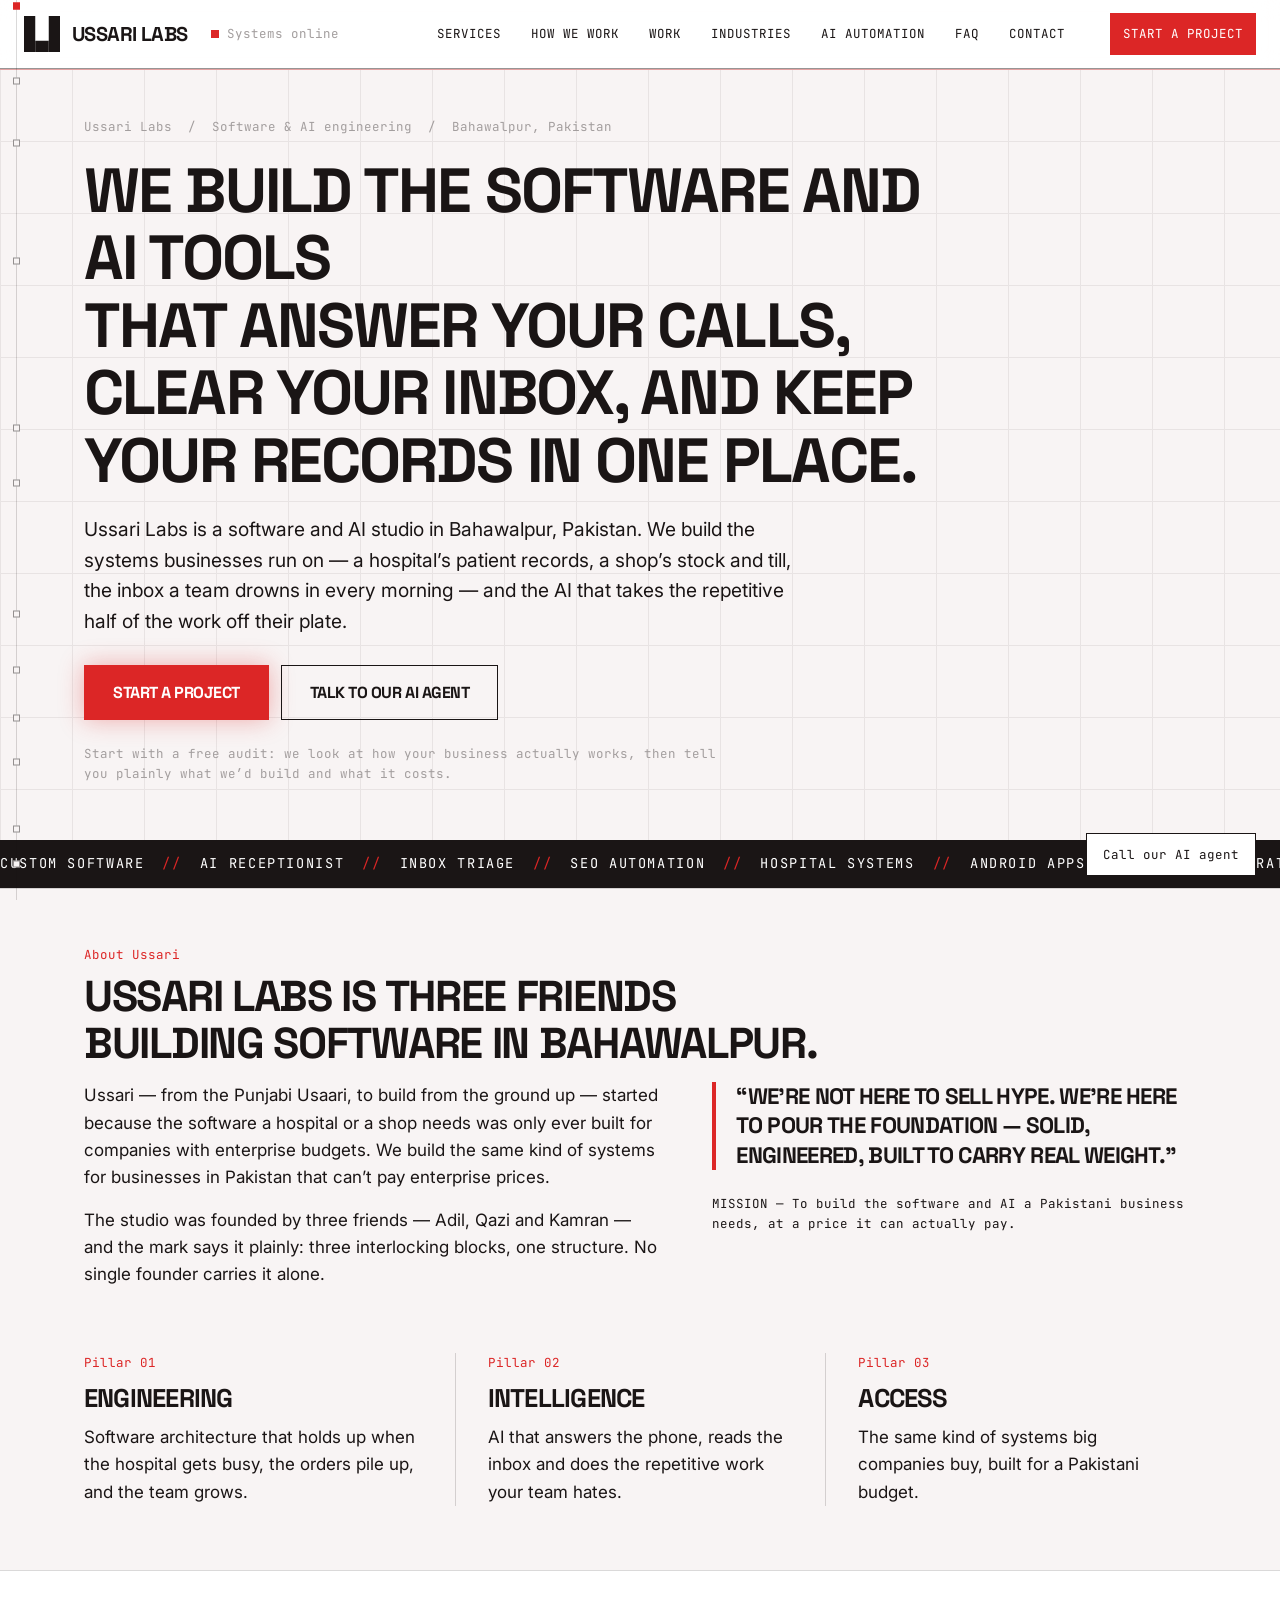
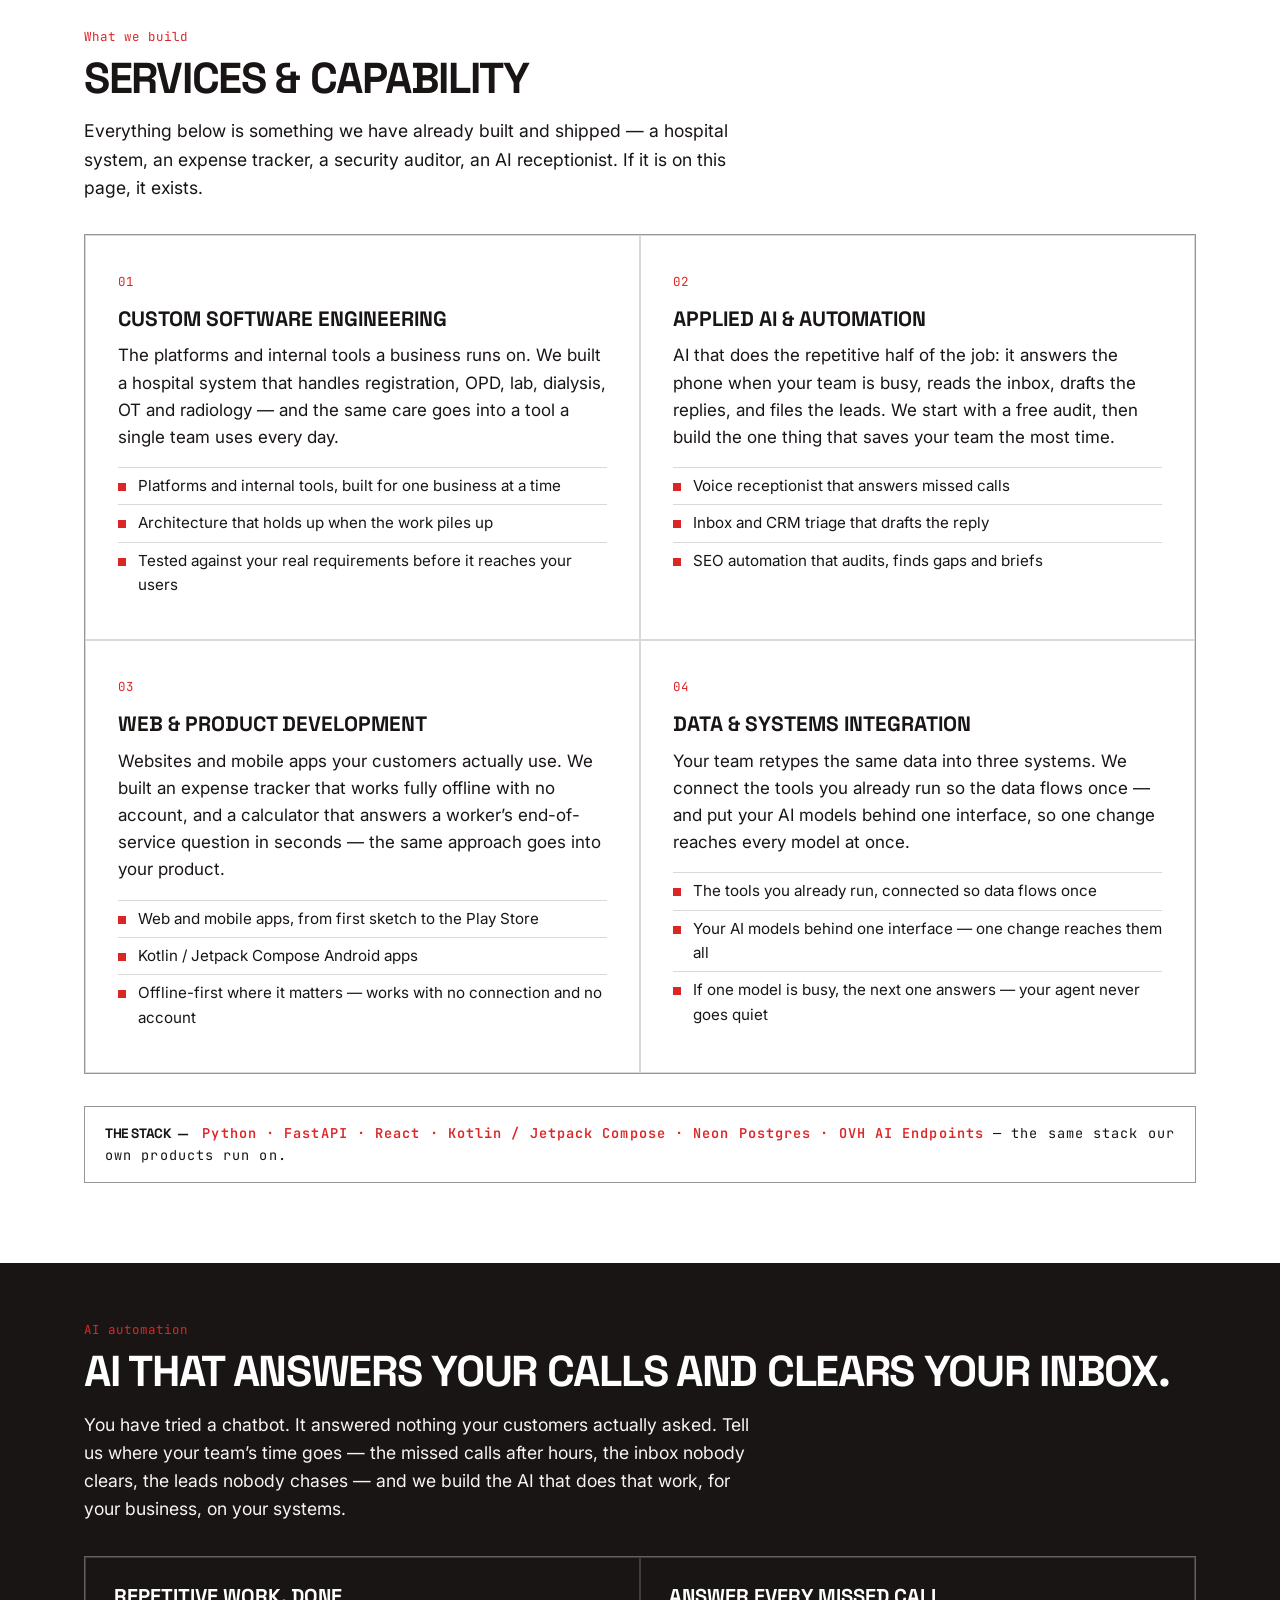
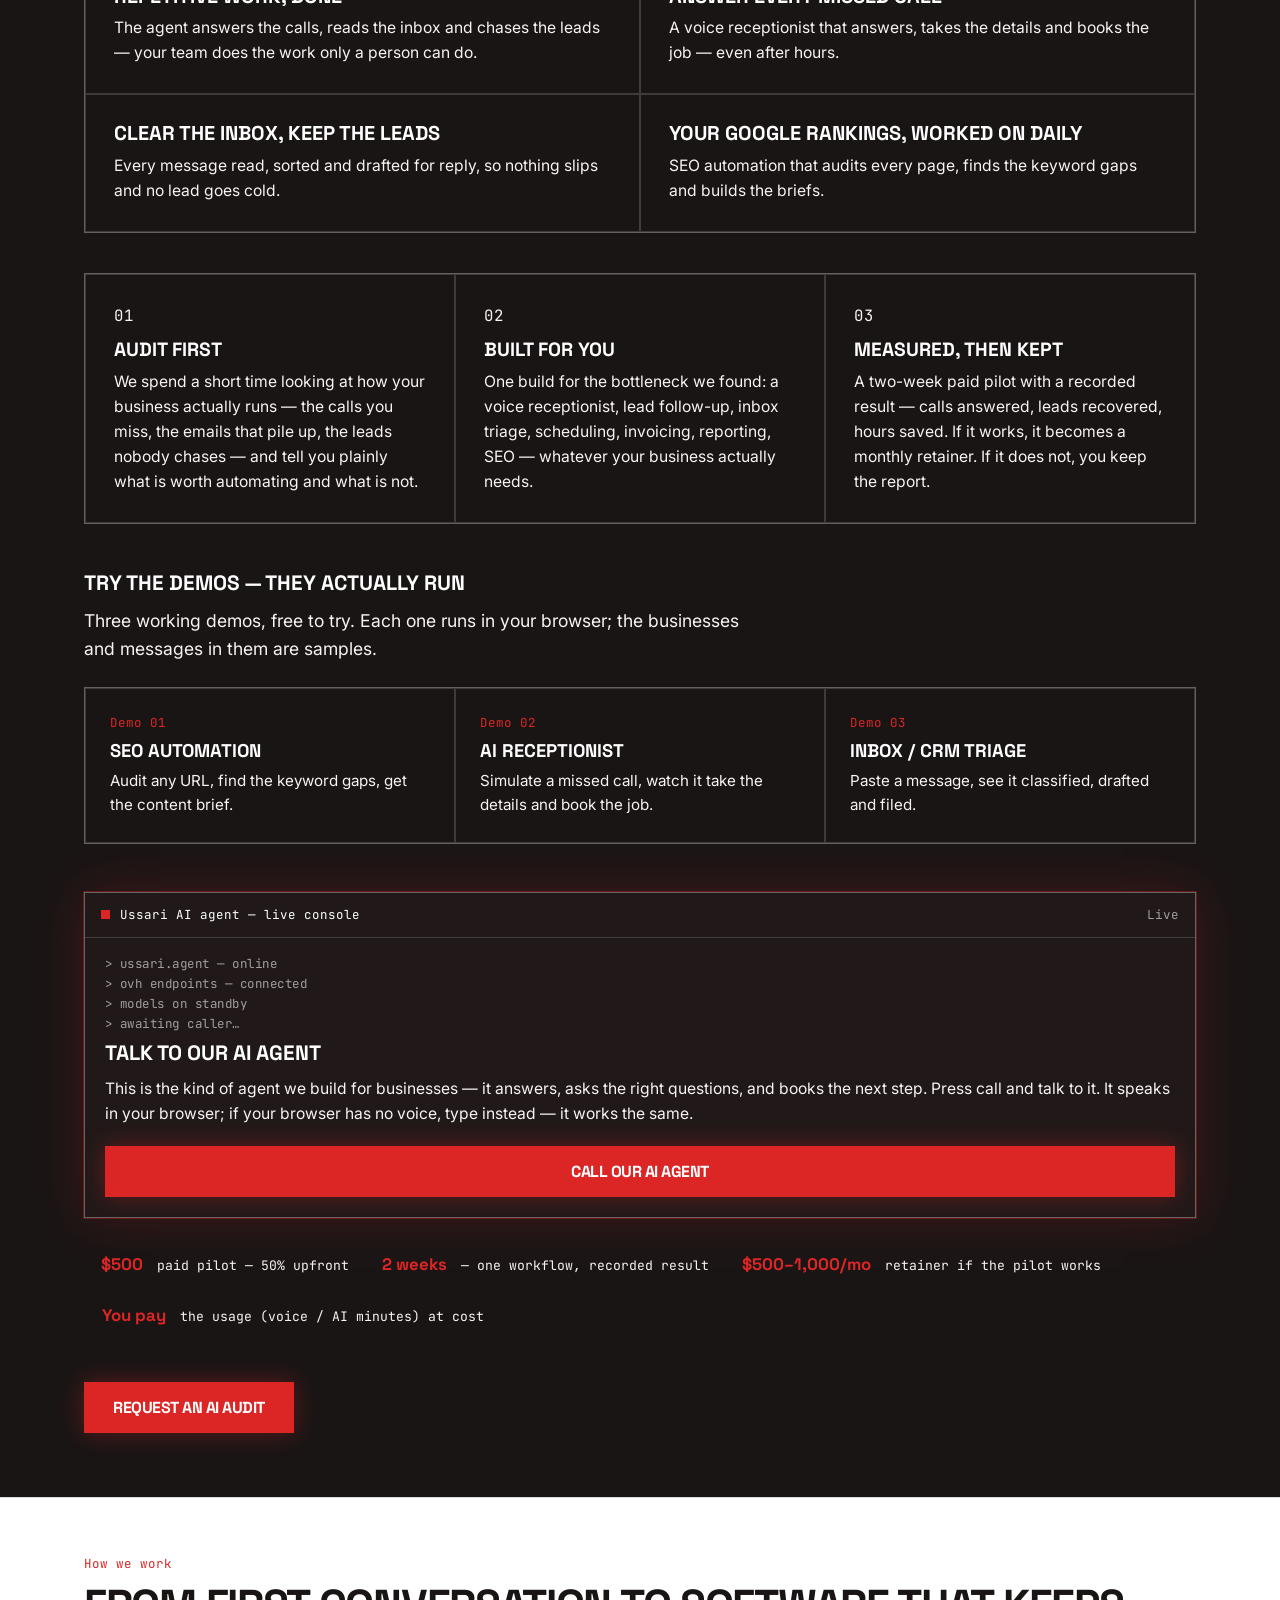
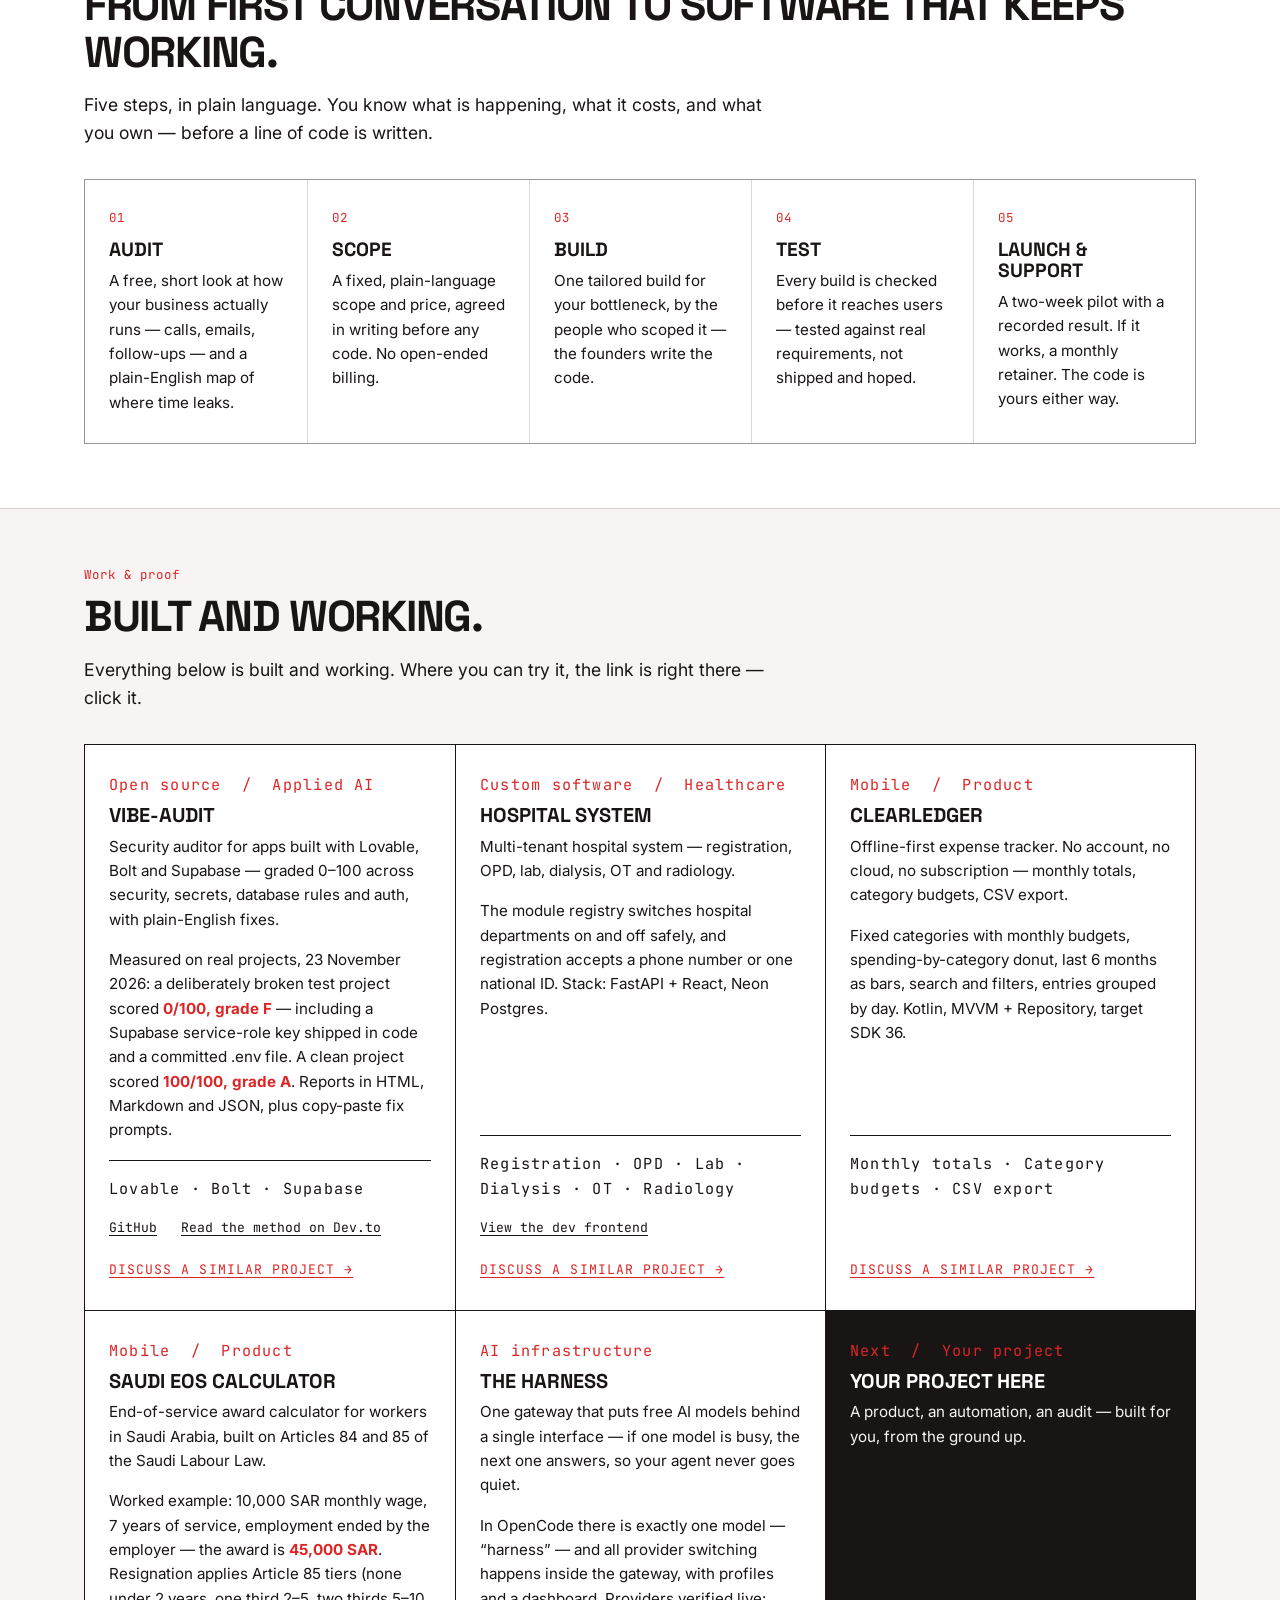
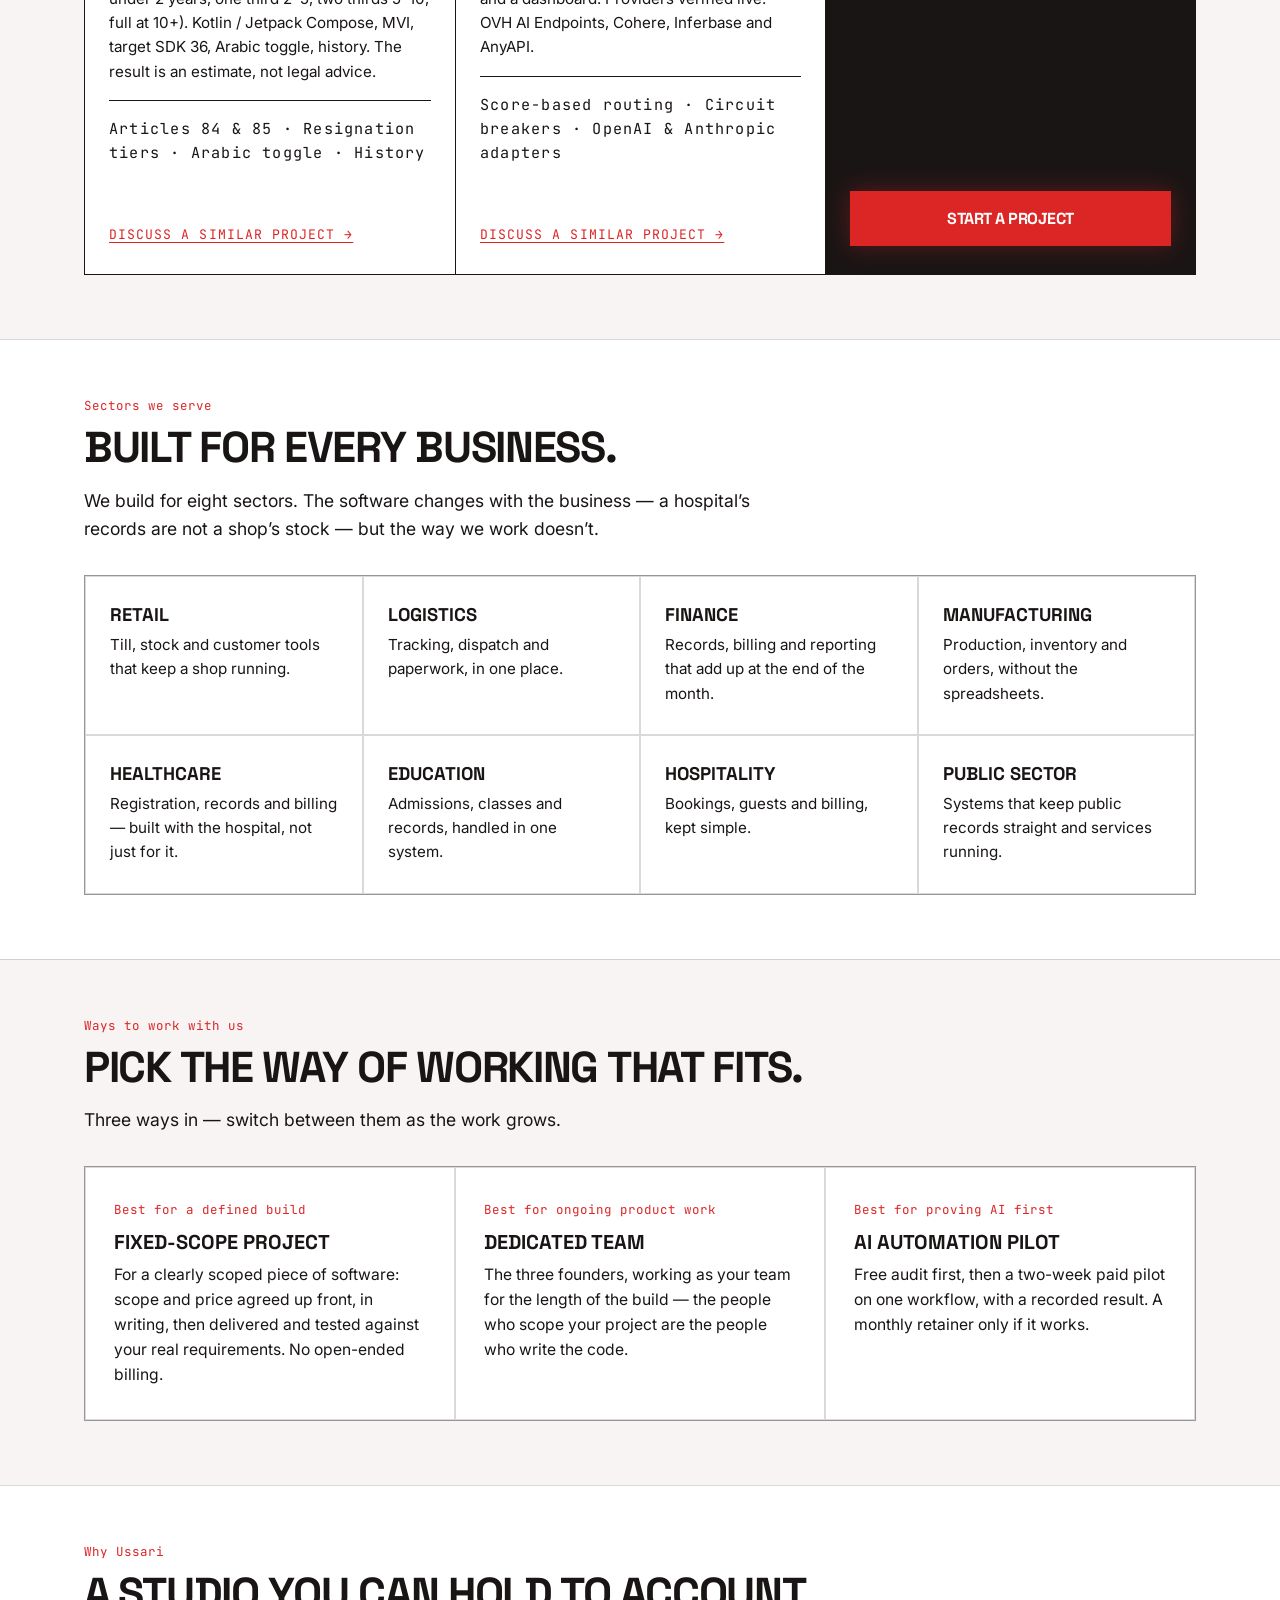
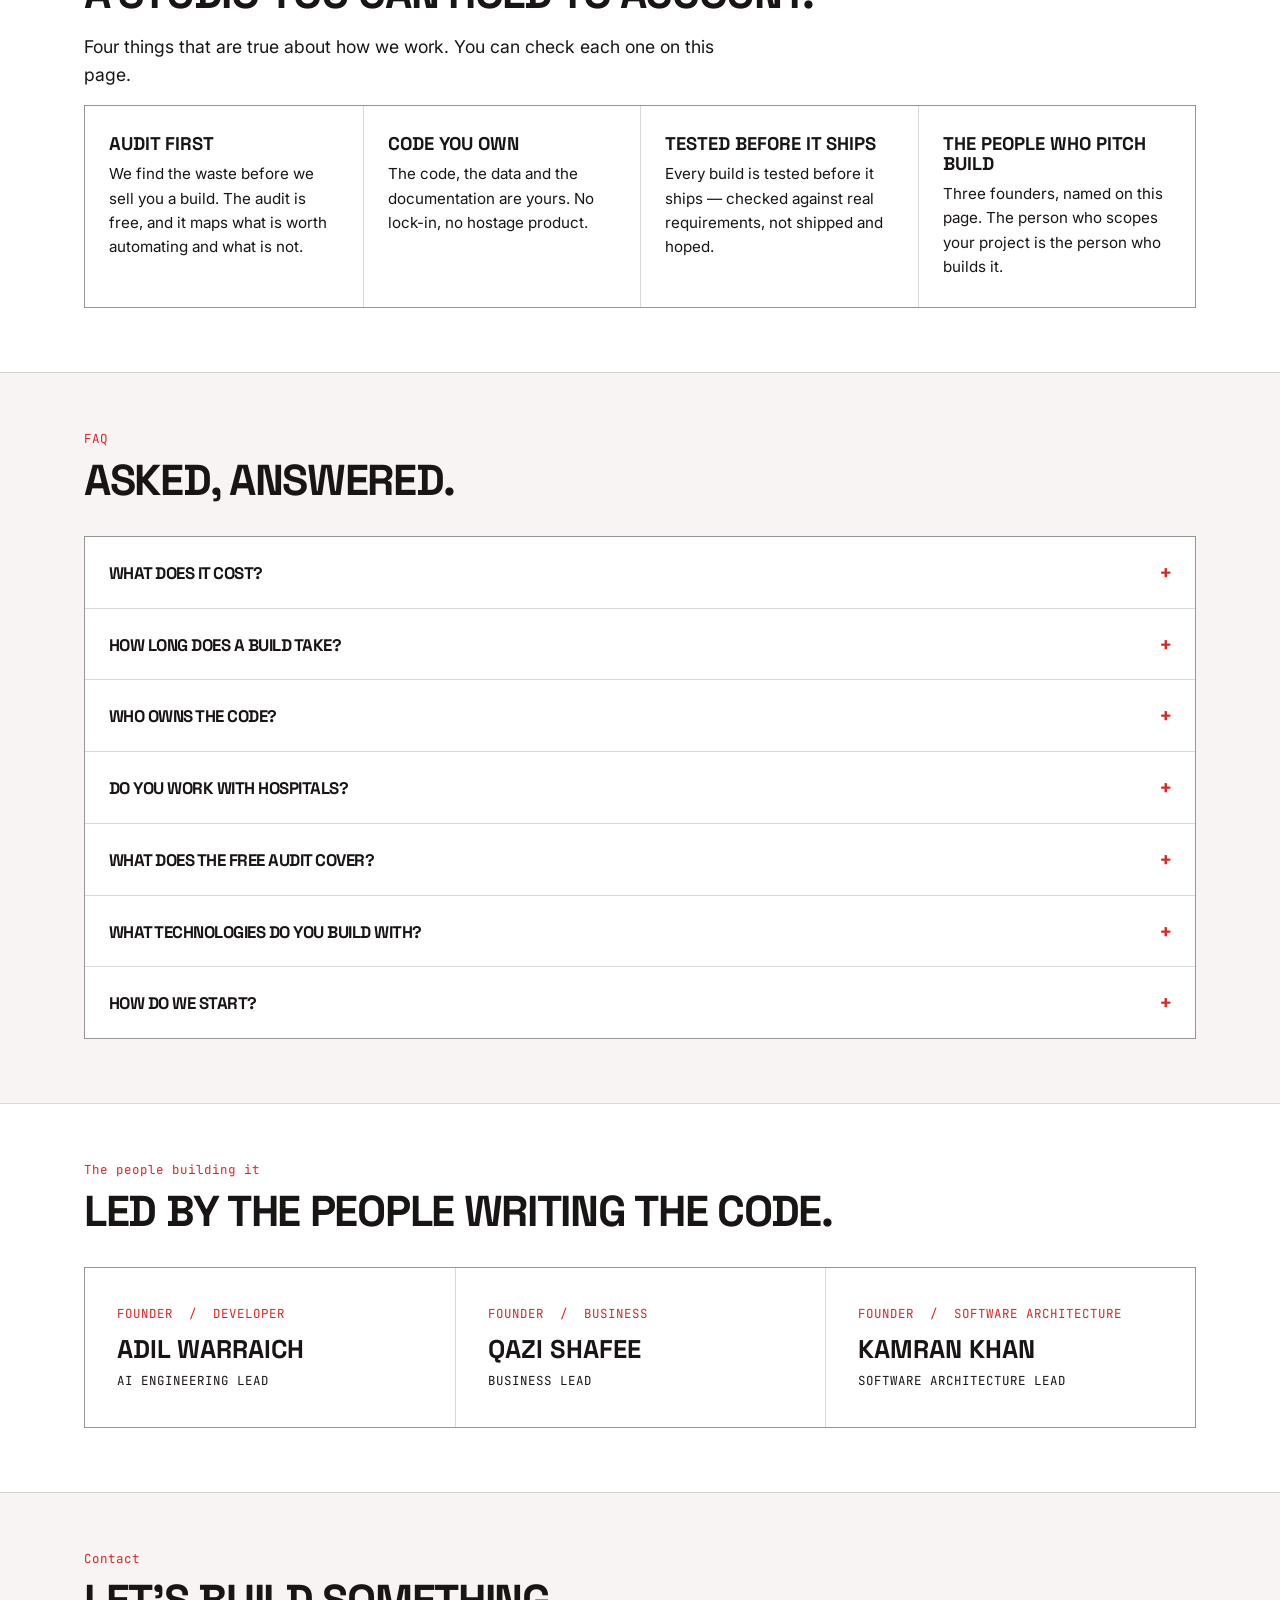
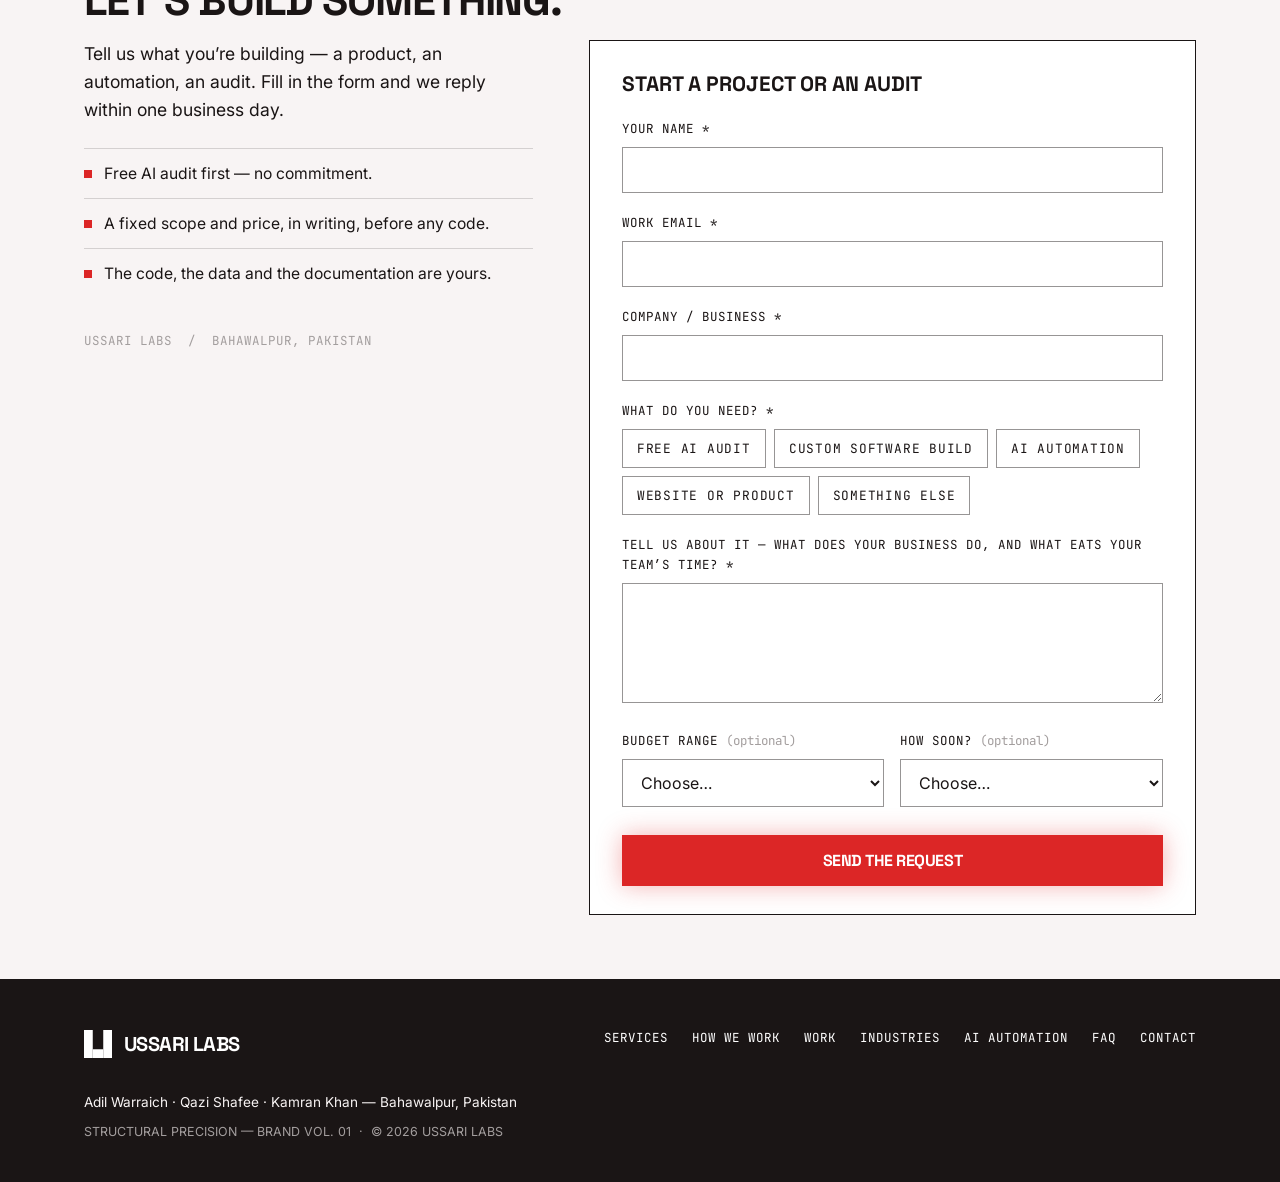
==== commit 348334c7: "Round 3c: remove all disclaimers from the public page Per the user's correction: a sales page does n" ====
--- a/index.html
+++ b/index.html
@@ -108,7 +108,7 @@
         <article class="service reveal">
           <p class="mono service-no">01</p>
           <h3>Custom software engineering</h3>
-          <p>The platforms and internal tools a business runs on. We built a hospital system that handles registration, OPD, billing, lab, HR and reporting — and the same care goes into a tool a single team uses every day.</p>
+          <p>The platforms and internal tools a business runs on. We built a hospital system that handles registration, OPD, lab, dialysis, OT and radiology — and the same care goes into a tool a single team uses every day.</p>
           <ul>
             <li>Platforms and internal tools, built for one business at a time</li>
             <li>Architecture that holds up when the work piles up</li>
@@ -319,9 +319,9 @@
         <article class="work-card reveal" id="work-hims">
           <p class="mono work-tag">Custom software&nbsp;&nbsp;/&nbsp;&nbsp;Healthcare</p>
           <h3>Hospital system</h3>
-          <p class="work-desc">Multi-tenant hospital system for Assiraat Hospital — registration, OPD, billing, lab, HR and reporting.</p>
-          <p class="work-detail"><strong>Under construction — not deployed or in use at the hospital, no real patient data.</strong> Built so far: the module registry that switches hospital departments on and off safely, and registration that accepts a phone number or one national ID. Not built: pharmacy is registered only and has no API routes, service or UI. Stack: FastAPI + React, Neon Postgres.</p>
-          <p class="mono work-covers">Registration · OPD · Billing · Lab · HR · Reporting</p>
+          <p class="work-desc">Multi-tenant hospital system — registration, OPD, lab, dialysis, OT and radiology.</p>
+          <p class="work-detail">The module registry switches hospital departments on and off safely, and registration accepts a phone number or one national ID. Stack: FastAPI + React, Neon Postgres.</p>
+          <p class="mono work-covers">Registration · OPD · Lab · Dialysis · OT · Radiology</p>
           <p class="work-links">
             <a href="https://hmis-web.pages.dev">View the dev frontend</a>
           </p>
@@ -332,7 +332,7 @@
           <p class="mono work-tag">Mobile&nbsp;&nbsp;/&nbsp;&nbsp;Product</p>
           <h3>ClearLedger</h3>
           <p class="work-desc">Offline-first expense tracker. No account, no cloud, no subscription — monthly totals, category budgets, CSV export.</p>
-          <p class="work-detail">Fixed categories with monthly budgets, spending-by-category donut, last 6 months as bars, search and filters, entries grouped by day. Kotlin, MVVM + Repository, target SDK 36. Play Store listing in progress — not live yet.</p>
+          <p class="work-detail">Fixed categories with monthly budgets, spending-by-category donut, last 6 months as bars, search and filters, entries grouped by day. Kotlin, MVVM + Repository, target SDK 36.</p>
           <p class="mono work-covers">Monthly totals · Category budgets · CSV export</p>
           <p class="work-links"></p>
           <p class="work-discuss"><a href="#contact" data-need="Custom software build">Discuss a similar project →</a></p>
@@ -352,7 +352,7 @@
           <p class="mono work-tag">AI infrastructure</p>
           <h3>The harness</h3>
           <p class="work-desc">One gateway that puts free AI models behind a single interface — if one model is busy, the next one answers, so your agent never goes quiet.</p>
-          <p class="work-detail">In OpenCode there is exactly one model — “harness” — and all provider switching happens inside the gateway, with profiles and a dashboard. Providers verified live: OVH AI Endpoints, Cohere, Inferbase and AnyAPI. No token volume or revenue is claimed for it.</p>
+          <p class="work-detail">In OpenCode there is exactly one model — “harness” — and all provider switching happens inside the gateway, with profiles and a dashboard. Providers verified live: OVH AI Endpoints, Cohere, Inferbase and AnyAPI.</p>
           <p class="mono work-covers">Score-based routing · Circuit breakers · OpenAI &amp; Anthropic adapters</p>
           <p class="work-links"></p>
           <p class="work-discuss"><a href="#contact" data-need="Custom software build">Discuss a similar project →</a></p>
@@ -449,7 +449,7 @@
         </details>
         <details>
           <summary>Do you work with hospitals?</summary>
-          <p>Yes — we are building a hospital system for Assiraat Hospital right now, covering registration, OPD, billing, lab, HR and reporting. It is under construction and not yet in use at the hospital, and the work section above says exactly what is built and what is not.</p>
+          <p>Yes — we build hospital systems covering registration, OPD, lab, dialysis, OT and radiology. The work section above shows the system.</p>
         </details>
         <details>
           <summary>What does the free audit cover?</summary>
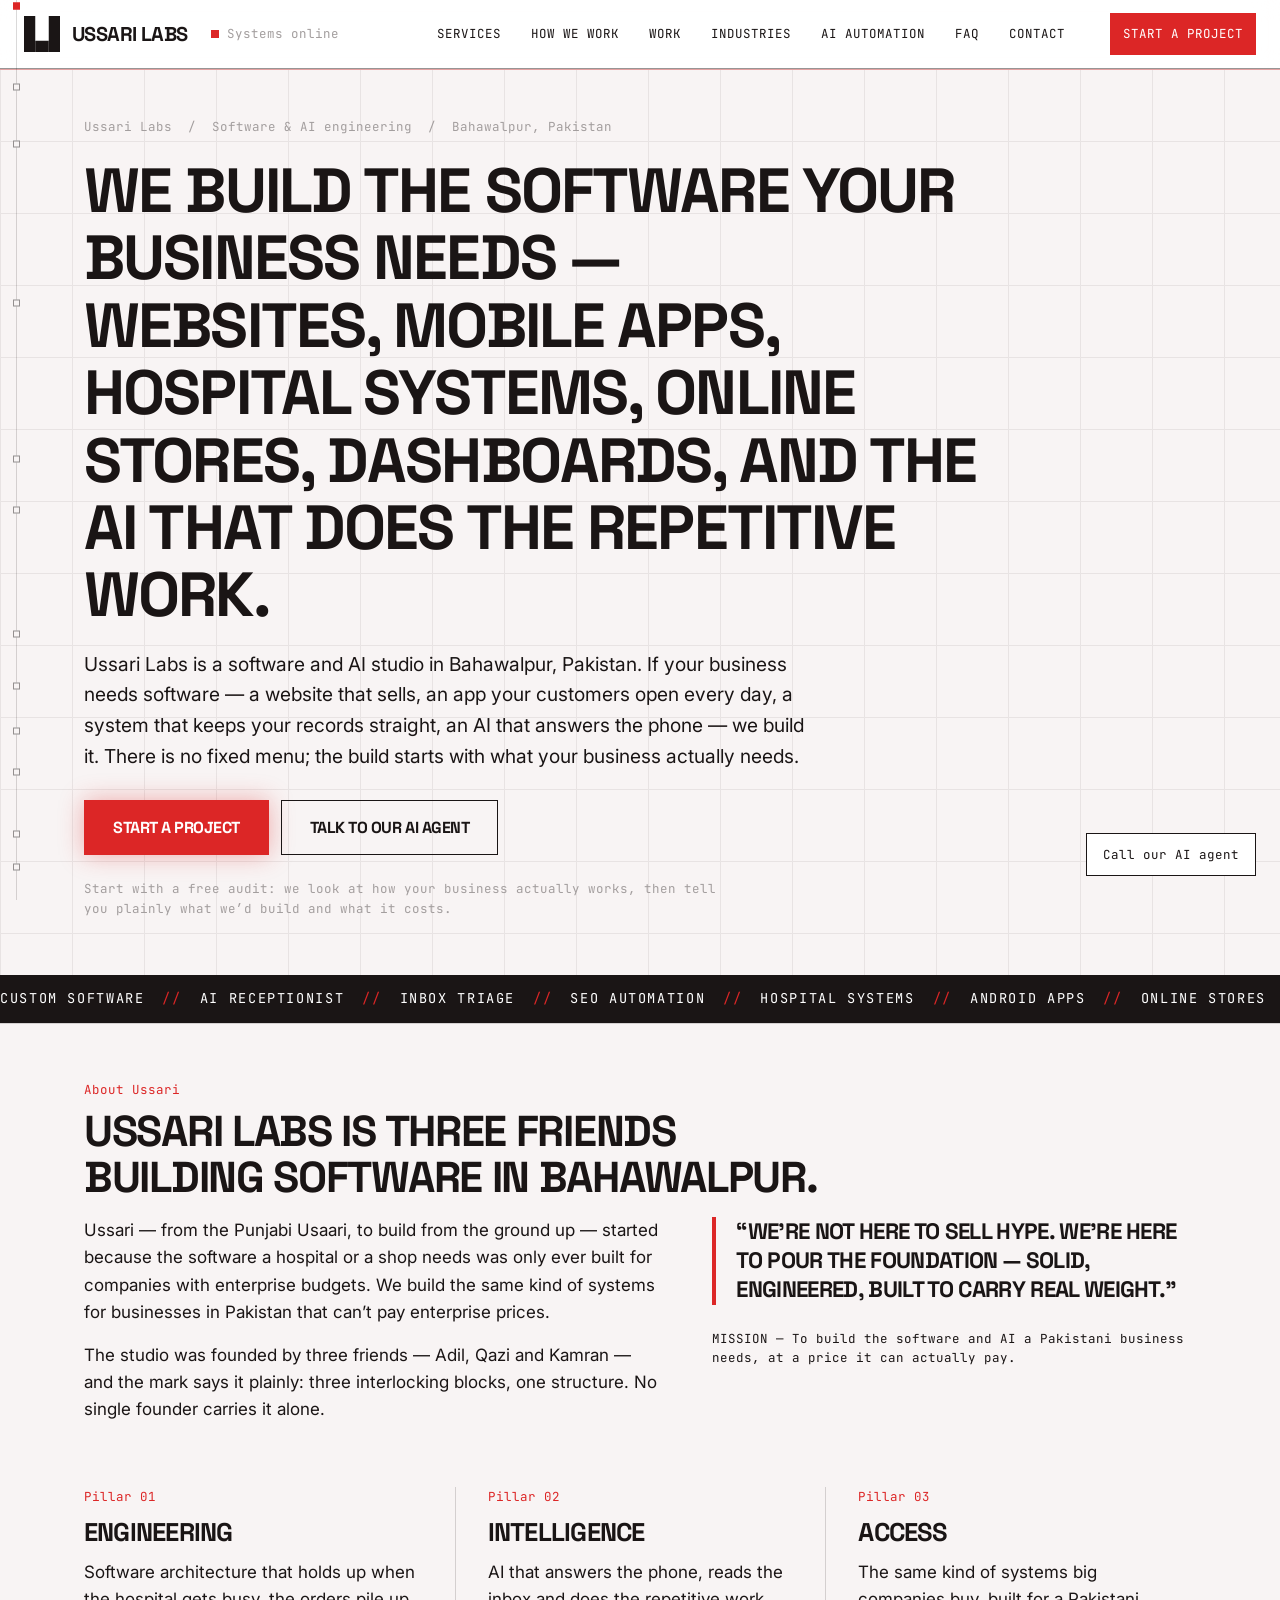
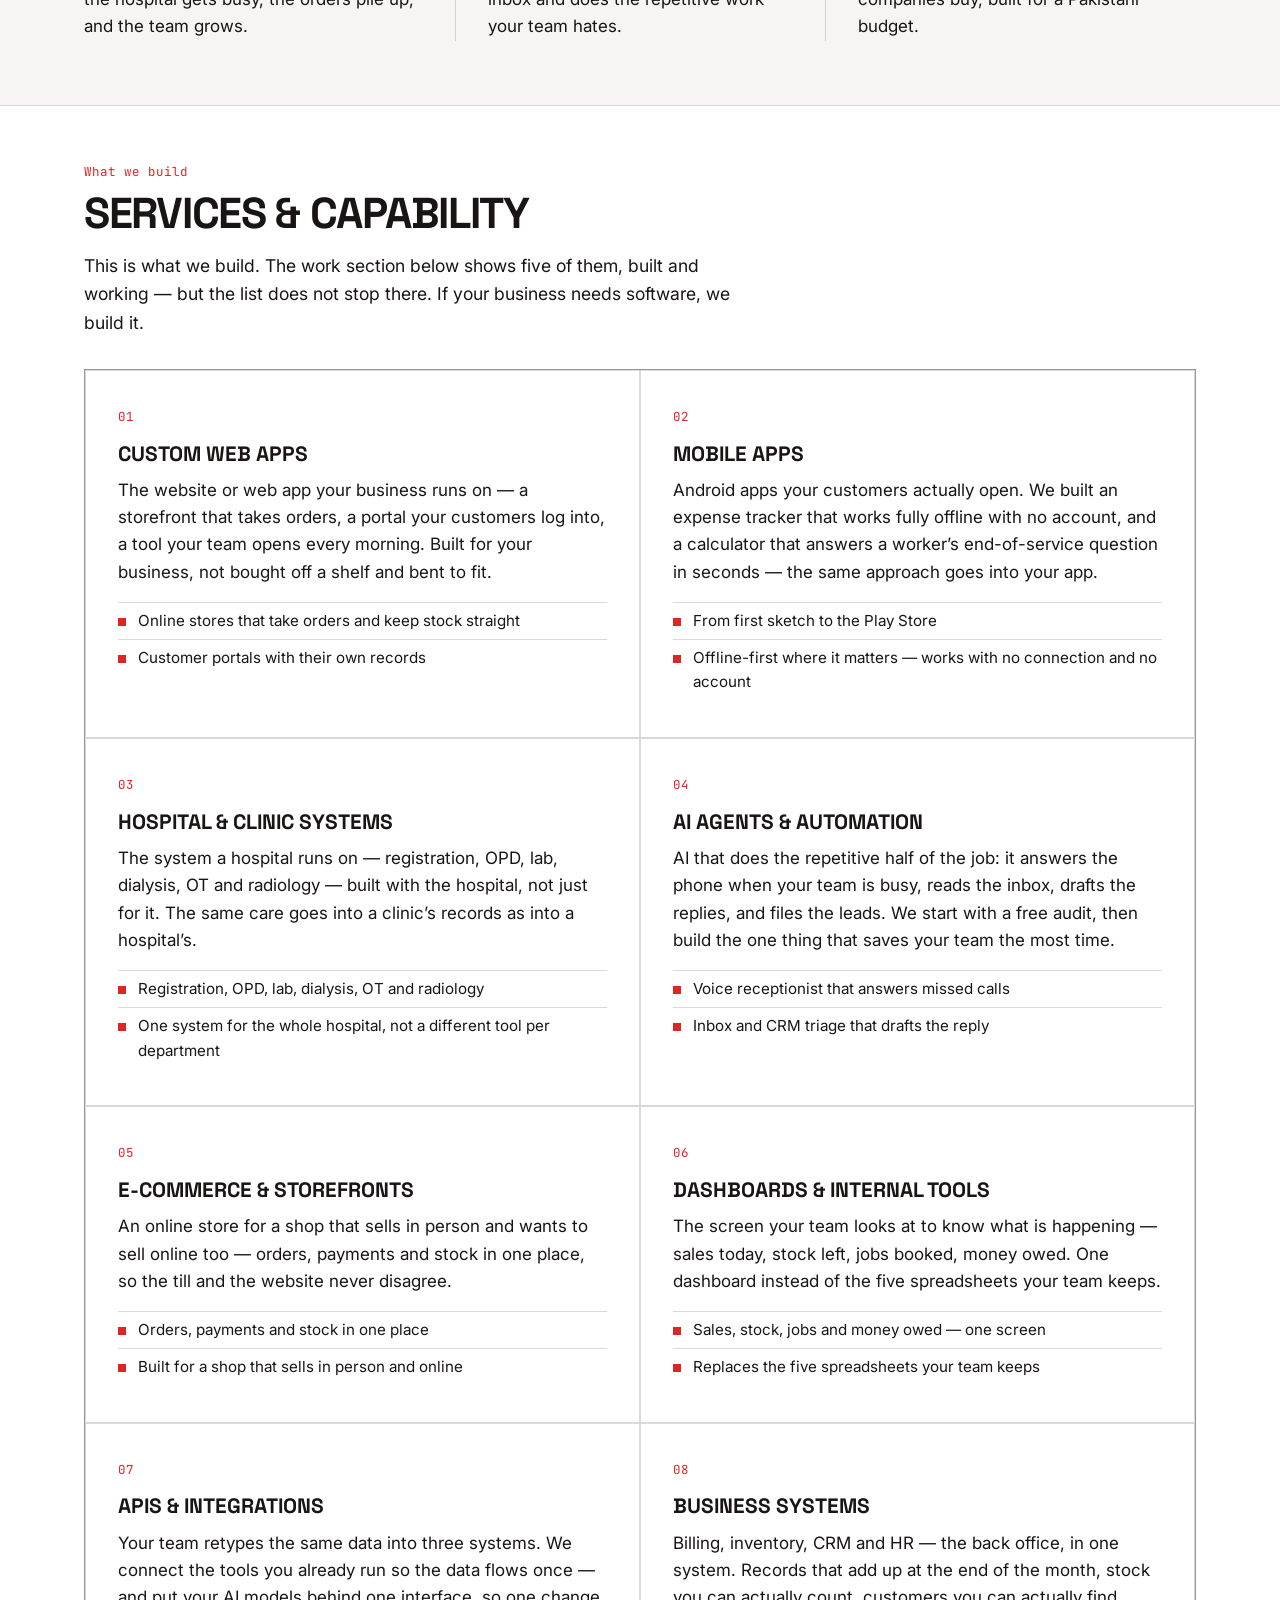
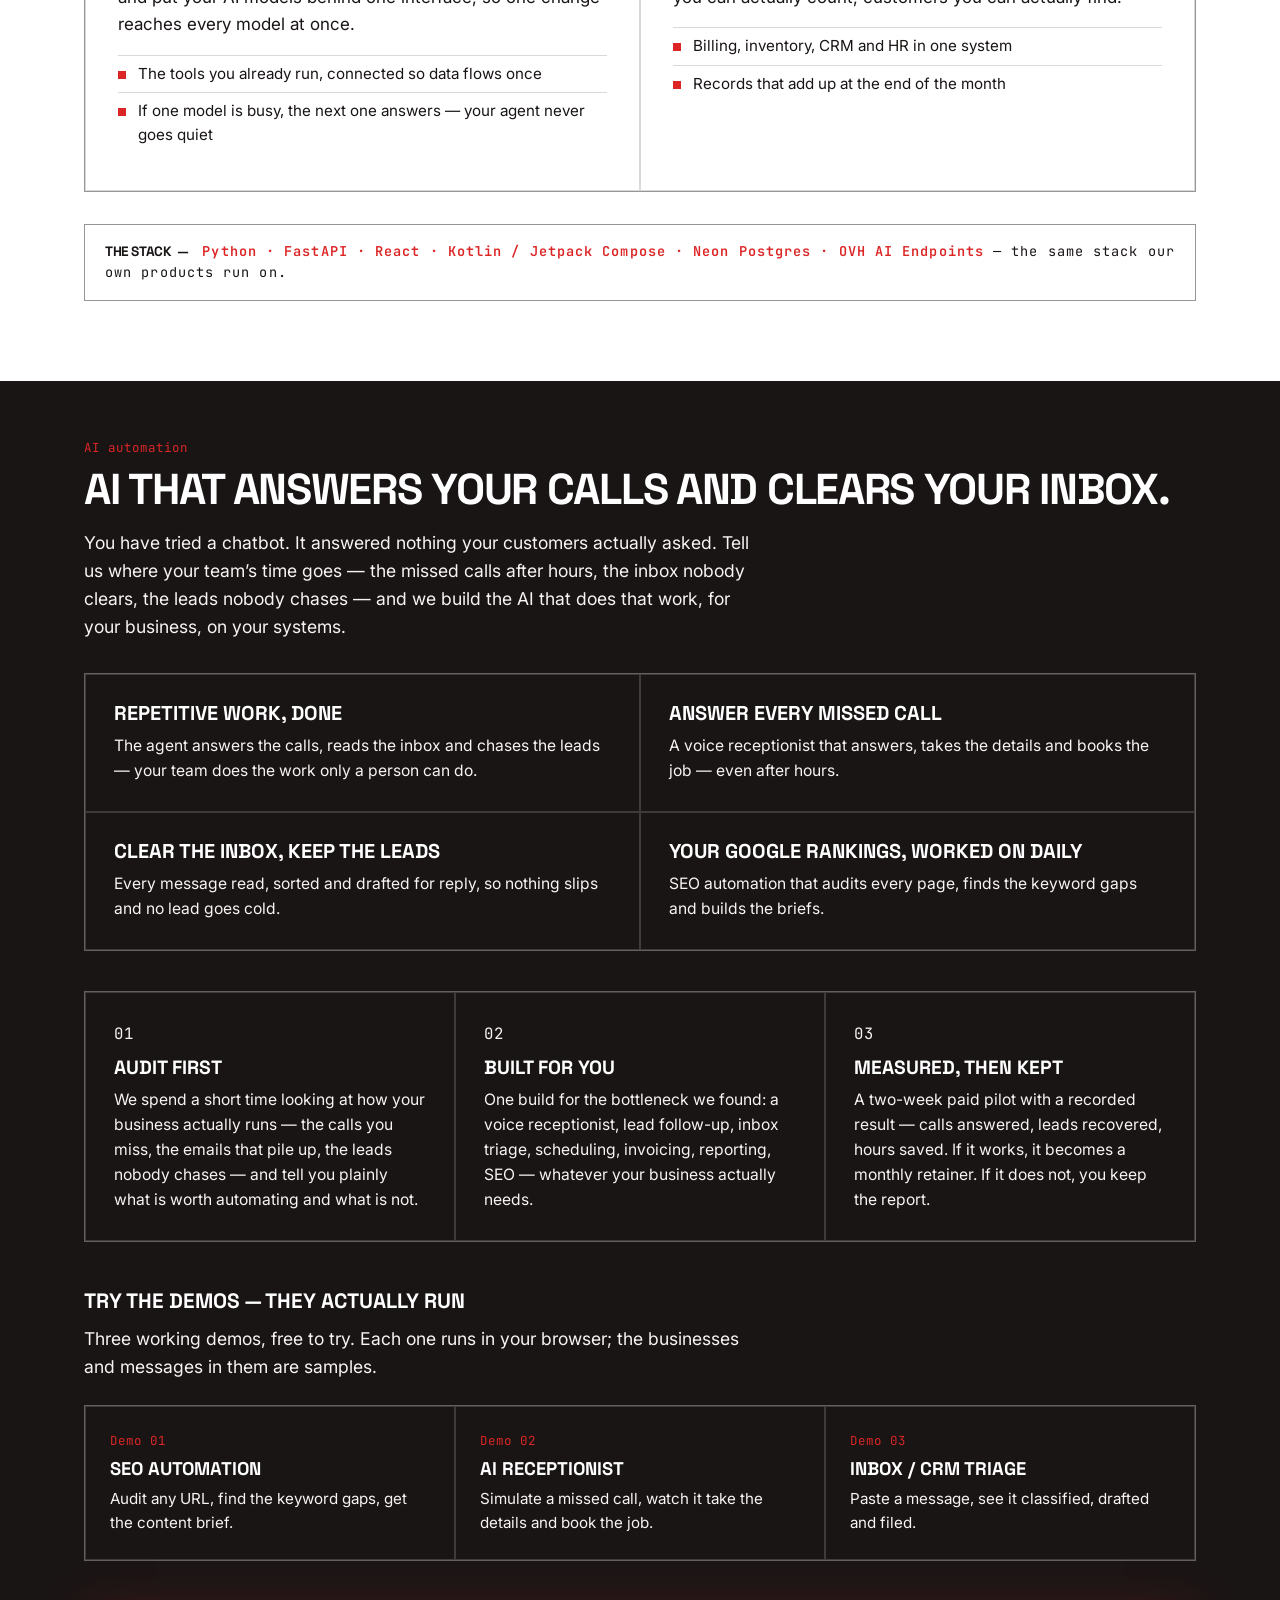
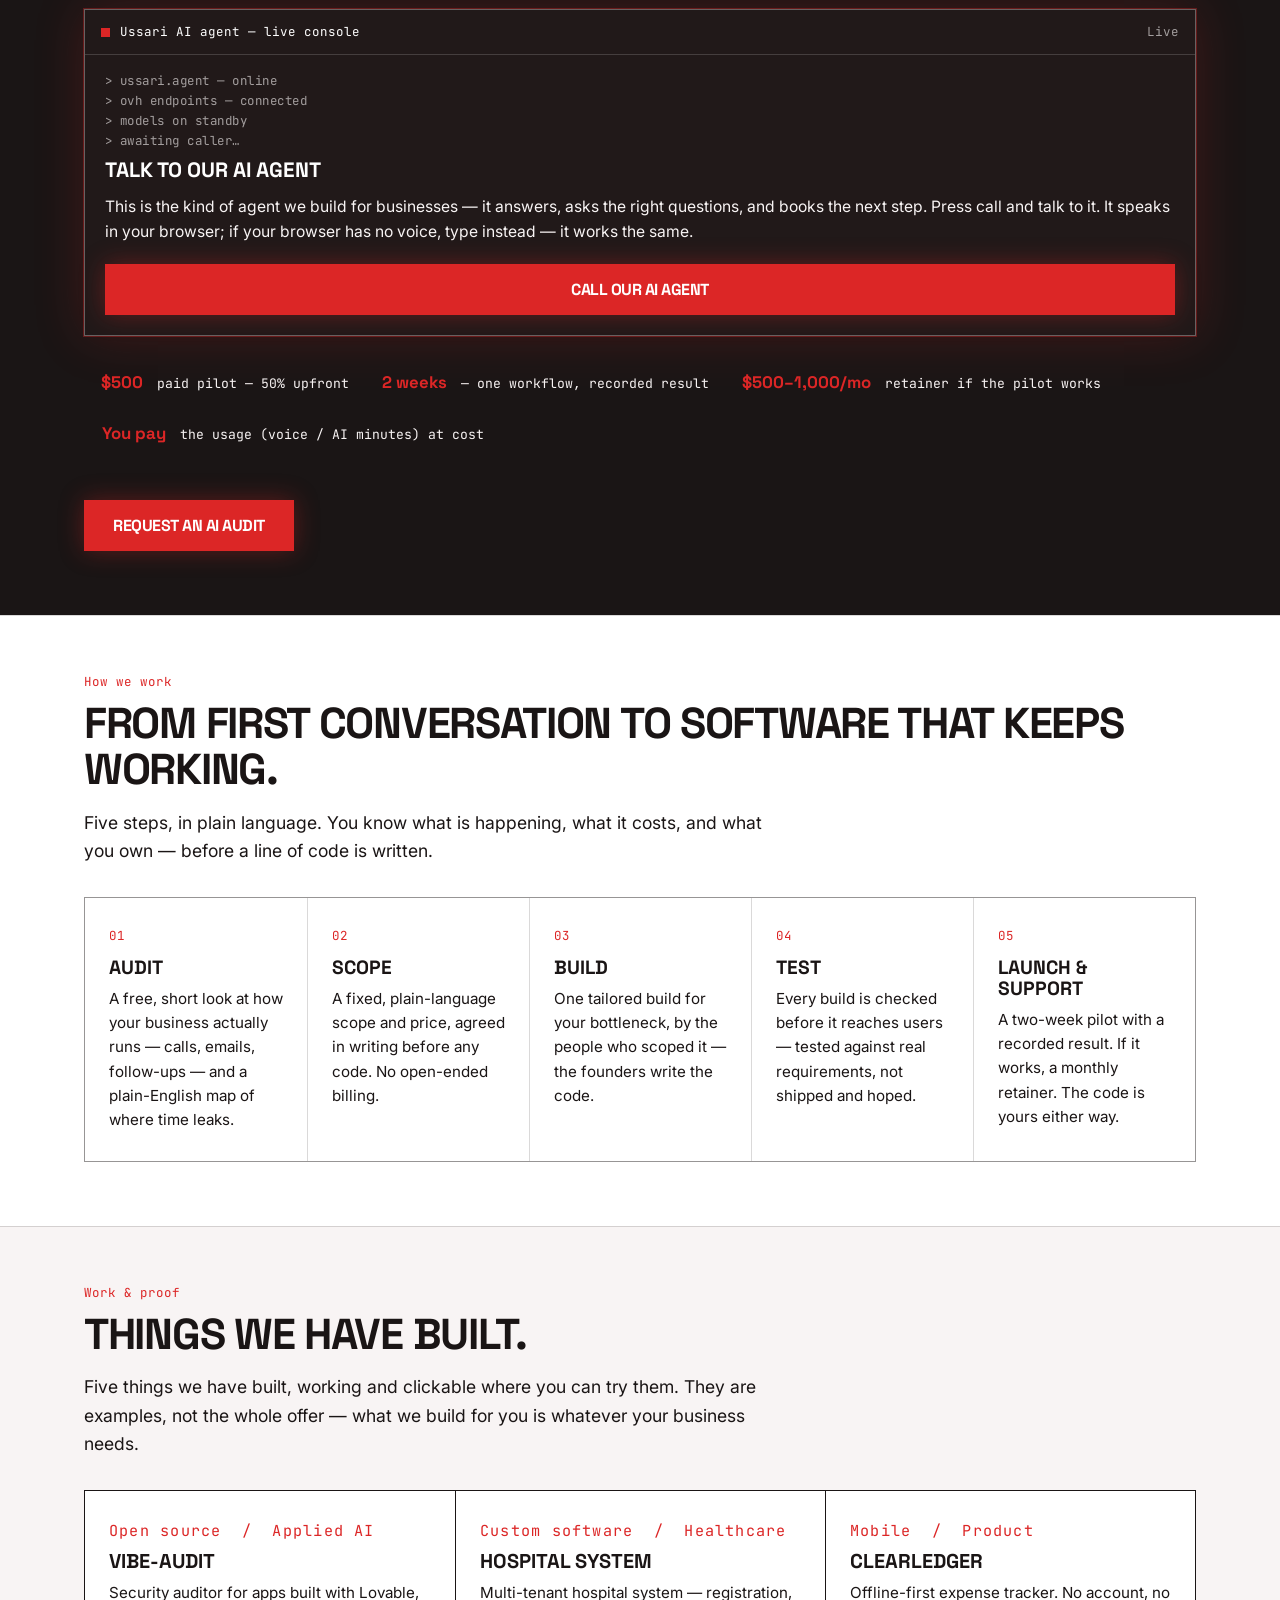
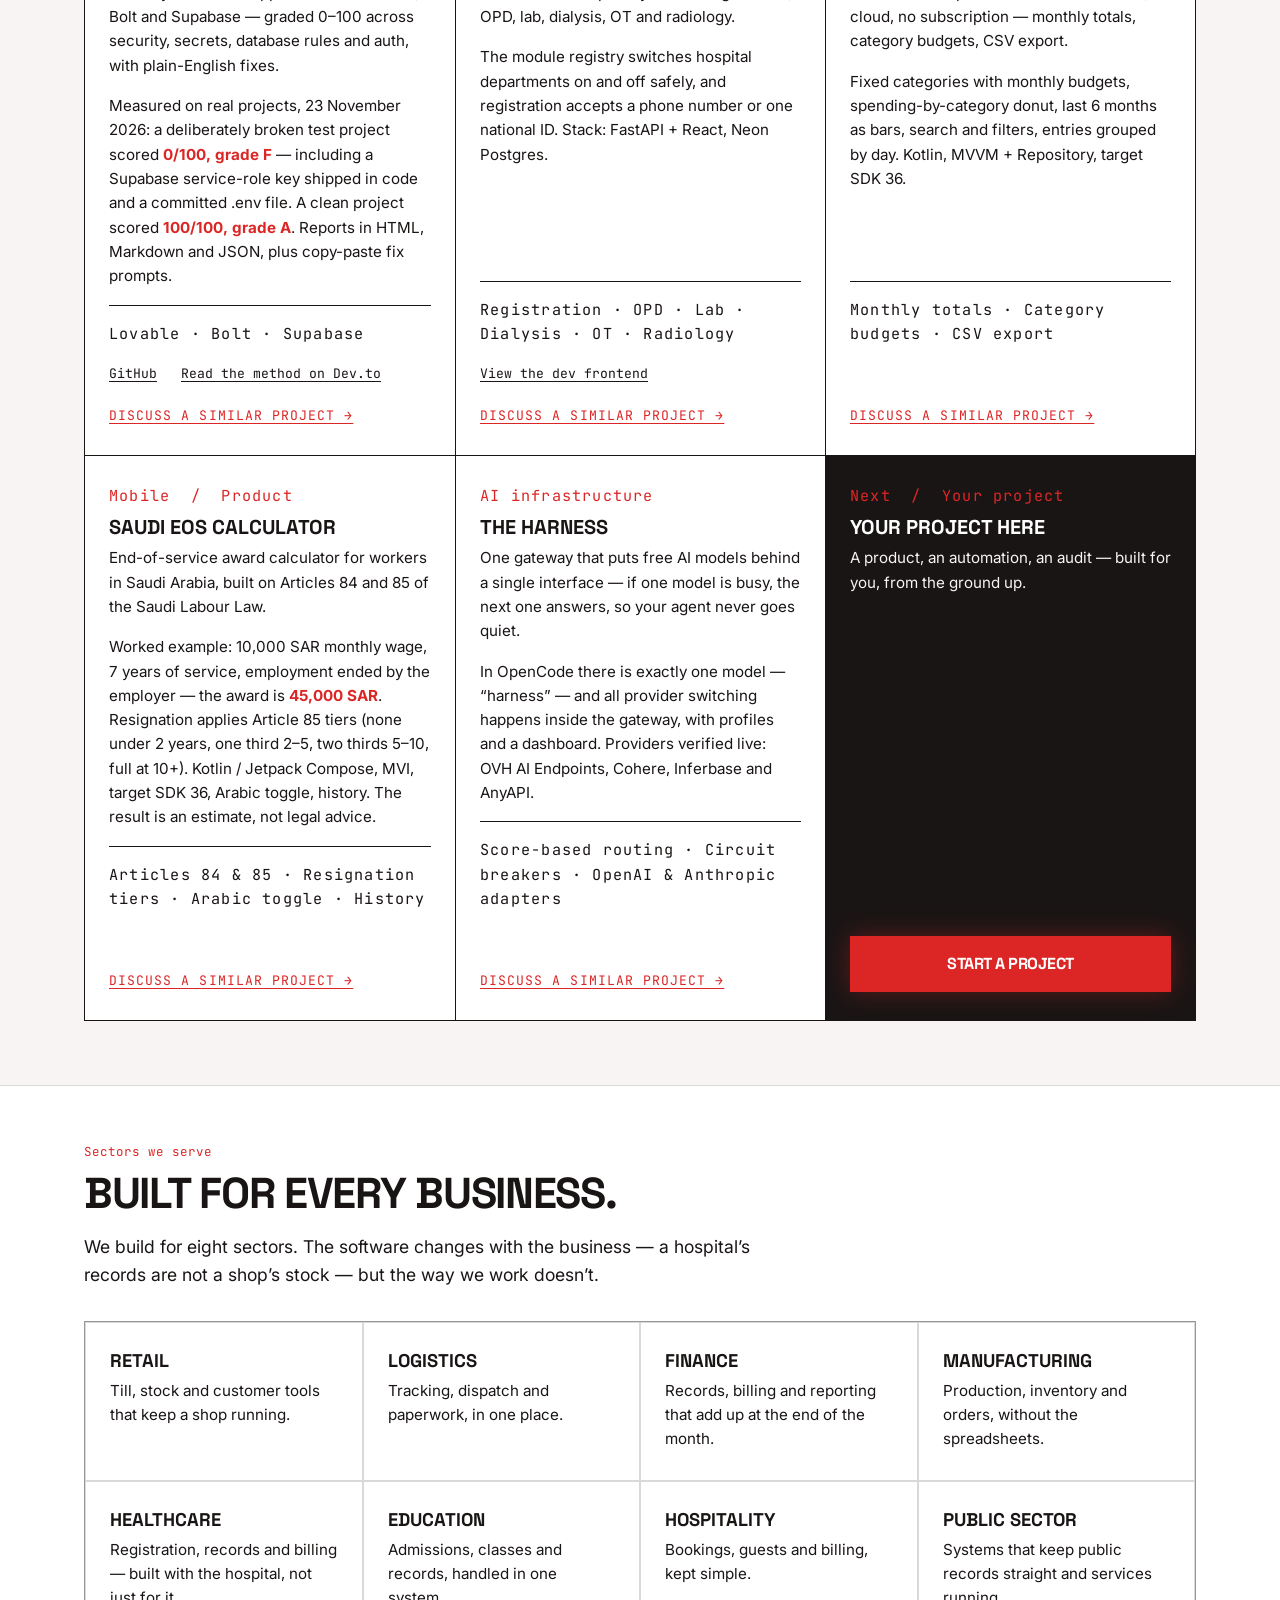
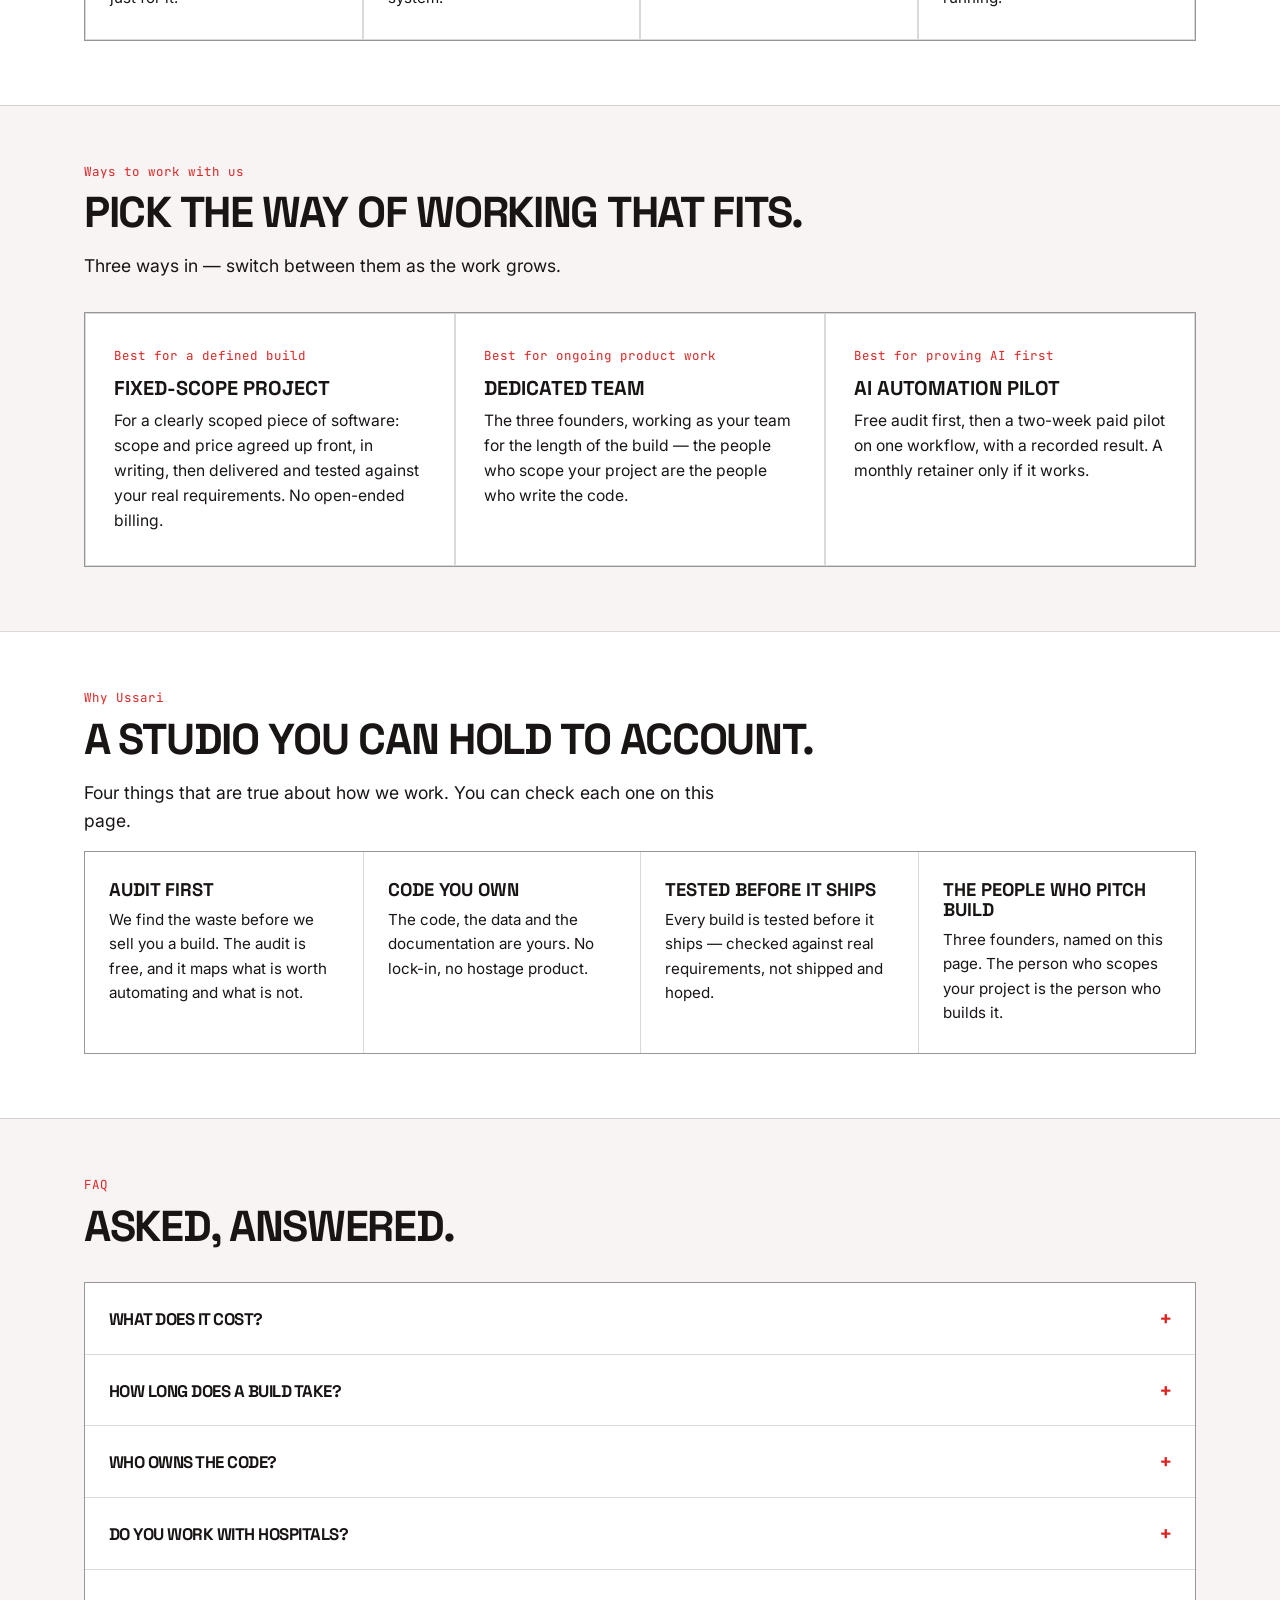
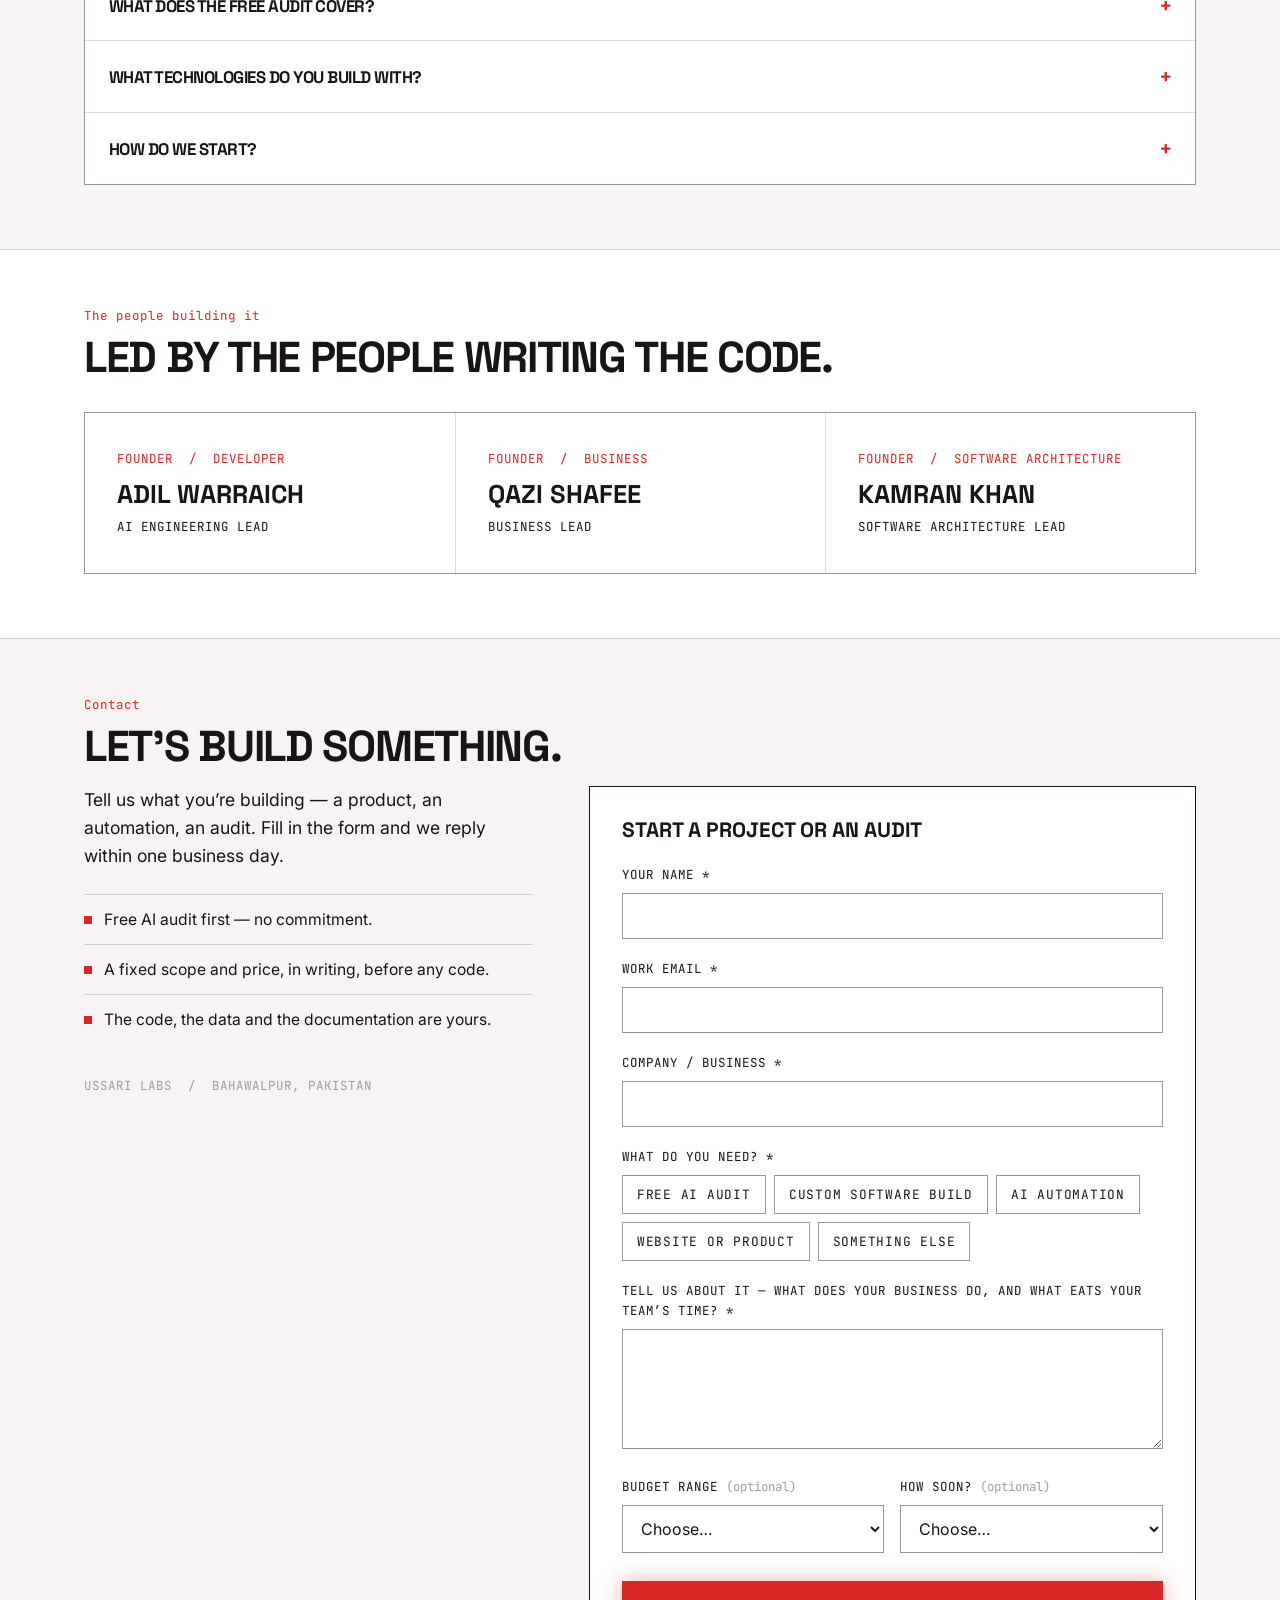
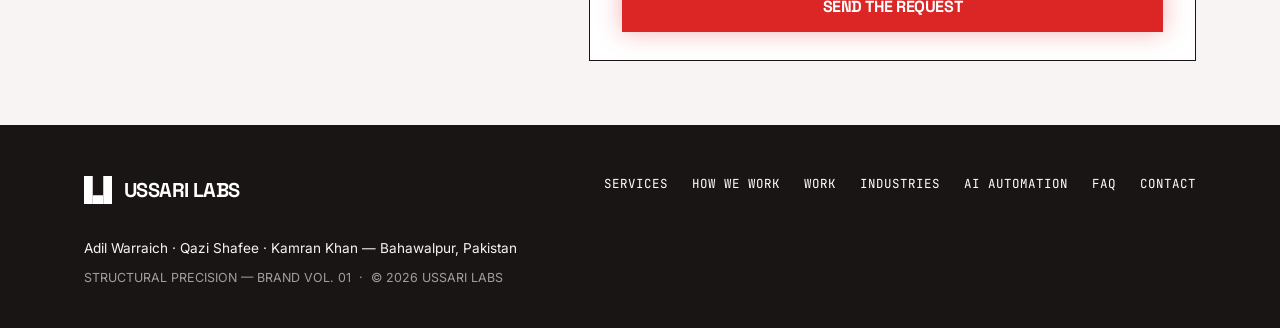
==== commit 4779f229: "Round 3d: sell scope, not inventory Per the user's positioning correction: the site sells what Ussar" ====
--- a/index.html
+++ b/index.html
@@ -45,8 +45,8 @@
   <section class="hero">
     <div class="wrap">
       <p class="mono eyebrow">Ussari Labs&nbsp;&nbsp;/&nbsp;&nbsp;Software &amp; AI engineering&nbsp;&nbsp;/&nbsp;&nbsp;Bahawalpur, Pakistan</p>
-      <h1><span class="h-line"><span>We build the software and AI tools</span></span><span class="h-line"><span>that answer your calls, clear your inbox, and keep your records in one place.</span></span></h1>
-      <p class="lede">Ussari Labs is a software and AI studio in Bahawalpur, Pakistan. We build the systems businesses run on — a hospital’s patient records, a shop’s stock and till, the inbox a team drowns in every morning — and the AI that takes the repetitive half of the work off their plate.</p>
+  <h1><span class="h-line"><span>We build the software your business needs —</span></span><span class="h-line"><span>websites, mobile apps, hospital systems, online stores, dashboards, and the AI that does the repetitive work.</span></span></h1>
+        <p class="lede reveal">Ussari Labs is a software and AI studio in Bahawalpur, Pakistan. If your business needs software — a website that sells, an app your customers open every day, a system that keeps your records straight, an AI that answers the phone — we build it. There is no fixed menu; the build starts with what your business actually needs.</p>
       <div class="hero-actions">
         <a class="btn btn-primary" href="#contact">Start a project</a>
         <button class="btn btn-ghost" type="button" data-start-call>Talk to our AI agent</button>
@@ -58,8 +58,8 @@
   <!-- TICKER — constant motion under the hero -->
   <div class="ticker" aria-hidden="true">
     <div class="ticker-track">
-      <div class="tick-group"><span>Custom software</span><span class="tick-sep">//</span><span>AI receptionist</span><span class="tick-sep">//</span><span>Inbox triage</span><span class="tick-sep">//</span><span>SEO automation</span><span class="tick-sep">//</span><span>Hospital systems</span><span class="tick-sep">//</span><span>Android apps</span><span class="tick-sep">//</span><span>Data &amp; integration</span><span class="tick-sep">//</span><span>Free audit</span><span class="tick-sep">//</span></div>
-      <div class="tick-group"><span>Custom software</span><span class="tick-sep">//</span><span>AI receptionist</span><span class="tick-sep">//</span><span>Inbox triage</span><span class="tick-sep">//</span><span>SEO automation</span><span class="tick-sep">//</span><span>Hospital systems</span><span class="tick-sep">//</span><span>Android apps</span><span class="tick-sep">//</span><span>Data &amp; integration</span><span class="tick-sep">//</span><span>Free audit</span><span class="tick-sep">//</span></div>
+      <div class="tick-group"><span>Custom software</span><span class="tick-sep">//</span><span>AI receptionist</span><span class="tick-sep">//</span><span>Inbox triage</span><span class="tick-sep">//</span><span>SEO automation</span><span class="tick-sep">//</span><span>Hospital systems</span><span class="tick-sep">//</span><span>Android apps</span><span class="tick-sep">//</span><span>Online stores</span><span class="tick-sep">//</span><span>Dashboards</span><span class="tick-sep">//</span><span>Data &amp; integration</span><span class="tick-sep">//</span><span>Free audit</span><span class="tick-sep">//</span></div>
+      <div class="tick-group"><span>Custom software</span><span class="tick-sep">//</span><span>AI receptionist</span><span class="tick-sep">//</span><span>Inbox triage</span><span class="tick-sep">//</span><span>SEO automation</span><span class="tick-sep">//</span><span>Hospital systems</span><span class="tick-sep">//</span><span>Android apps</span><span class="tick-sep">//</span><span>Online stores</span><span class="tick-sep">//</span><span>Dashboards</span><span class="tick-sep">//</span><span>Data &amp; integration</span><span class="tick-sep">//</span><span>Free audit</span><span class="tick-sep">//</span></div>
     </div>
   </div>
 
@@ -103,46 +103,78 @@
     <div class="wrap">
       <p class="mono section-label reveal">What we build</p>
       <h2 class="section-title reveal">Services &amp; capability</h2>
-      <p class="section-intro reveal">Everything below is something we have already built and shipped — a hospital system, an expense tracker, a security auditor, an AI receptionist. If it is on this page, it exists.</p>
+      <p class="section-intro reveal">This is what we build. The work section below shows five of them, built and working — but the list does not stop there. If your business needs software, we build it.</p>
       <div class="service-grid">
         <article class="service reveal">
           <p class="mono service-no">01</p>
-          <h3>Custom software engineering</h3>
-          <p>The platforms and internal tools a business runs on. We built a hospital system that handles registration, OPD, lab, dialysis, OT and radiology — and the same care goes into a tool a single team uses every day.</p>
+          <h3>Custom web apps</h3>
+          <p>The website or web app your business runs on — a storefront that takes orders, a portal your customers log into, a tool your team opens every morning. Built for your business, not bought off a shelf and bent to fit.</p>
           <ul>
-            <li>Platforms and internal tools, built for one business at a time</li>
-            <li>Architecture that holds up when the work piles up</li>
-            <li>Tested against your real requirements before it reaches your users</li>
+            <li>Online stores that take orders and keep stock straight</li>
+            <li>Customer portals with their own records</li>
           </ul>
         </article>
         <article class="service reveal">
           <p class="mono service-no">02</p>
-          <h3>Applied AI &amp; automation</h3>
+          <h3>Mobile apps</h3>
+          <p>Android apps your customers actually open. We built an expense tracker that works fully offline with no account, and a calculator that answers a worker’s end-of-service question in seconds — the same approach goes into your app.</p>
+          <ul>
+            <li>From first sketch to the Play Store</li>
+            <li>Offline-first where it matters — works with no connection and no account</li>
+          </ul>
+        </article>
+        <article class="service reveal">
+          <p class="mono service-no">03</p>
+          <h3>Hospital &amp; clinic systems</h3>
+          <p>The system a hospital runs on — registration, OPD, lab, dialysis, OT and radiology — built with the hospital, not just for it. The same care goes into a clinic’s records as into a hospital’s.</p>
+          <ul>
+            <li>Registration, OPD, lab, dialysis, OT and radiology</li>
+            <li>One system for the whole hospital, not a different tool per department</li>
+          </ul>
+        </article>
+        <article class="service reveal">
+          <p class="mono service-no">04</p>
+          <h3>AI agents &amp; automation</h3>
           <p>AI that does the repetitive half of the job: it answers the phone when your team is busy, reads the inbox, drafts the replies, and files the leads. We start with a free audit, then build the one thing that saves your team the most time.</p>
           <ul>
             <li>Voice receptionist that answers missed calls</li>
             <li>Inbox and CRM triage that drafts the reply</li>
-            <li>SEO automation that audits, finds gaps and briefs</li>
           </ul>
         </article>
         <article class="service reveal">
-          <p class="mono service-no">03</p>
-          <h3>Web &amp; product development</h3>
-          <p>Websites and mobile apps your customers actually use. We built an expense tracker that works fully offline with no account, and a calculator that answers a worker’s end-of-service question in seconds — the same approach goes into your product.</p>
+          <p class="mono service-no">05</p>
+          <h3>E-commerce &amp; storefronts</h3>
+          <p>An online store for a shop that sells in person and wants to sell online too — orders, payments and stock in one place, so the till and the website never disagree.</p>
           <ul>
-            <li>Web and mobile apps, from first sketch to the Play Store</li>
-            <li>Kotlin / Jetpack Compose Android apps</li>
-            <li>Offline-first where it matters — works with no connection and no account</li>
+            <li>Orders, payments and stock in one place</li>
+            <li>Built for a shop that sells in person and online</li>
           </ul>
         </article>
         <article class="service reveal">
-          <p class="mono service-no">04</p>
-          <h3>Data &amp; systems integration</h3>
+          <p class="mono service-no">06</p>
+          <h3>Dashboards &amp; internal tools</h3>
+          <p>The screen your team looks at to know what is happening — sales today, stock left, jobs booked, money owed. One dashboard instead of the five spreadsheets your team keeps.</p>
+          <ul>
+            <li>Sales, stock, jobs and money owed — one screen</li>
+            <li>Replaces the five spreadsheets your team keeps</li>
+          </ul>
+        </article>
+        <article class="service reveal">
+          <p class="mono service-no">07</p>
+          <h3>APIs &amp; integrations</h3>
           <p>Your team retypes the same data into three systems. We connect the tools you already run so the data flows once — and put your AI models behind one interface, so one change reaches every model at once.</p>
           <ul>
             <li>The tools you already run, connected so data flows once</li>
-            <li>Your AI models behind one interface — one change reaches them all</li>
             <li>If one model is busy, the next one answers — your agent never goes quiet</li>
+          </ul>
+        </article>
+        <article class="service reveal">
+          <p class="mono service-no">08</p>
+          <h3>Business systems</h3>
+          <p>Billing, inventory, CRM and HR — the back office, in one system. Records that add up at the end of the month, stock you can actually count, customers you can actually find.</p>
+          <ul>
+            <li>Billing, inventory, CRM and HR in one system</li>
+            <li>Records that add up at the end of the month</li>
           </ul>
         </article>
       </div>
@@ -298,8 +330,8 @@
   <section class="section" id="work">
     <div class="wrap">
       <p class="mono section-label reveal">Work &amp; proof</p>
-      <h2 class="section-title reveal">Built and working.</h2>
-      <p class="section-intro reveal">Everything below is built and working. Where you can try it, the link is right there — click it.</p>
+      <h2 class="section-title reveal">Things we have built.</h2>
+      <p class="section-intro reveal">Five things we have built, working and clickable where you can try them. They are examples, not the whole offer — what we build for you is whatever your business needs.</p>
 
       <div class="work-grid">
 
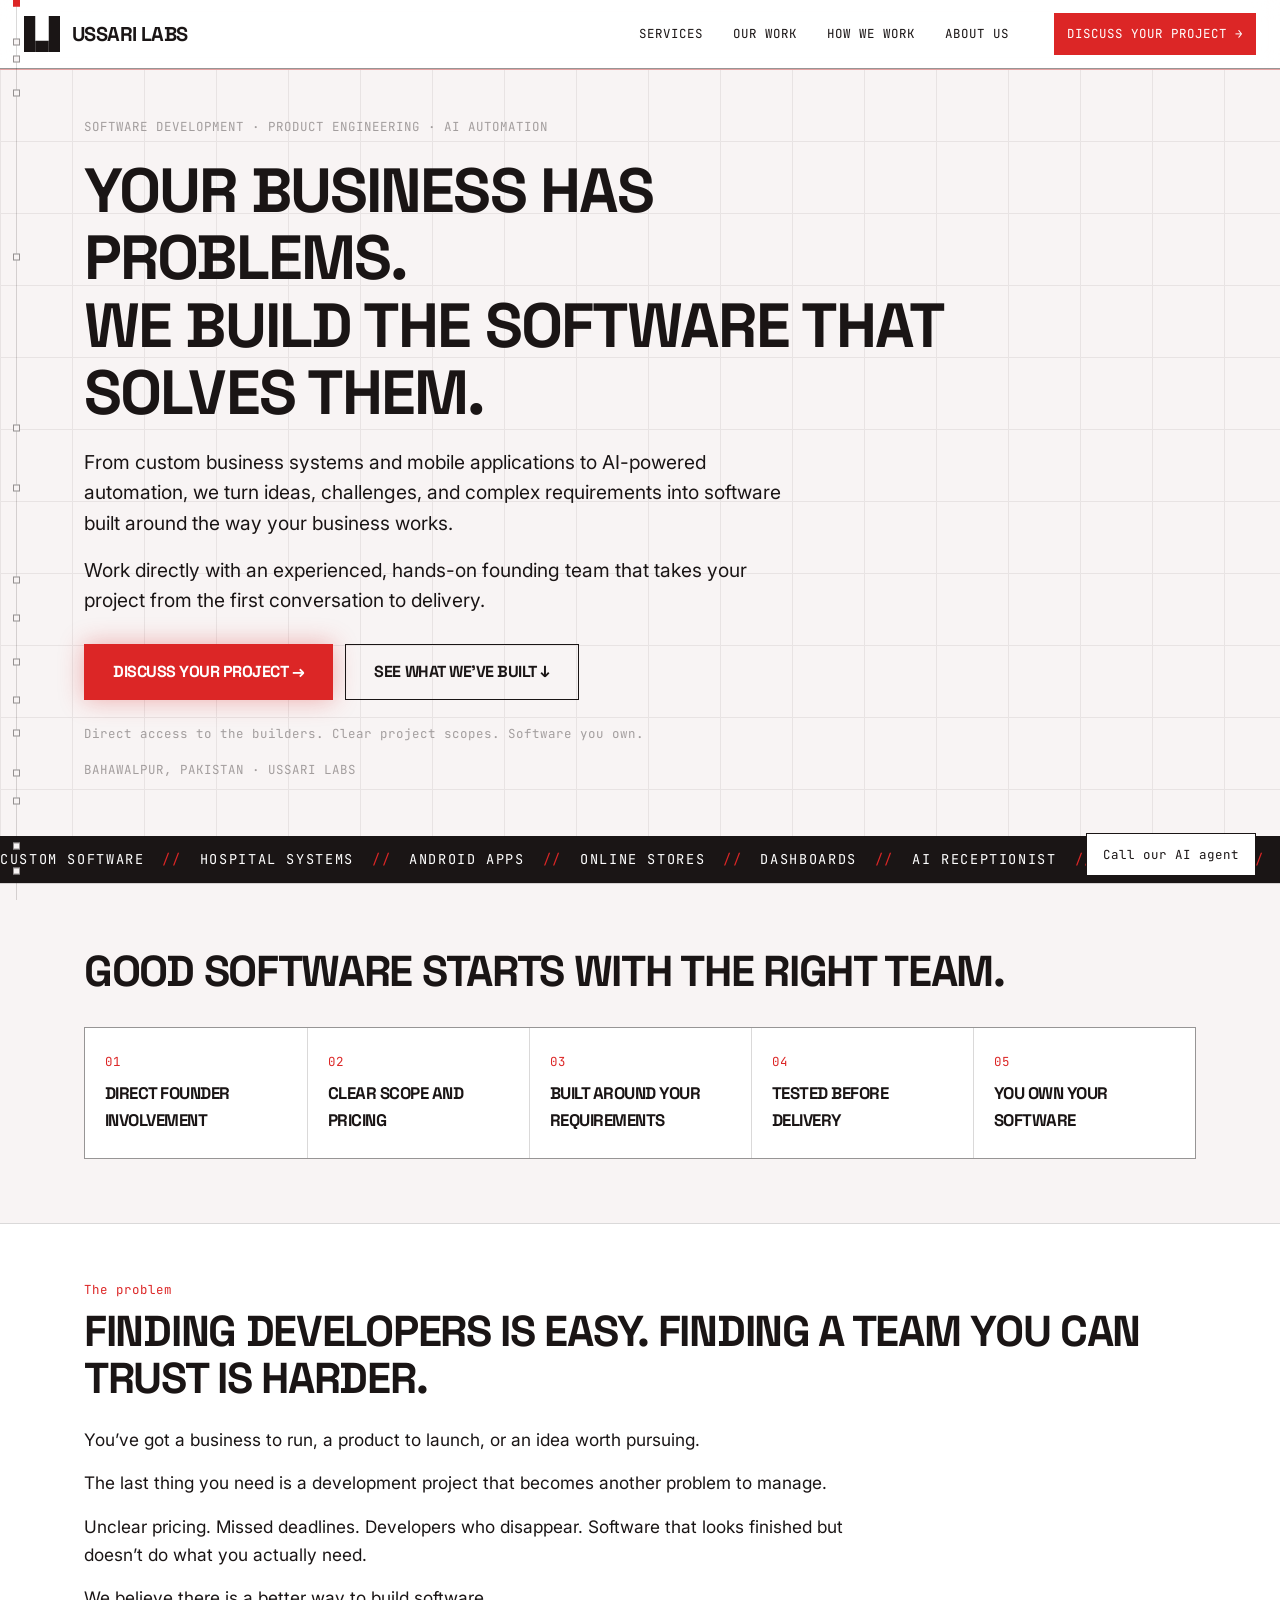
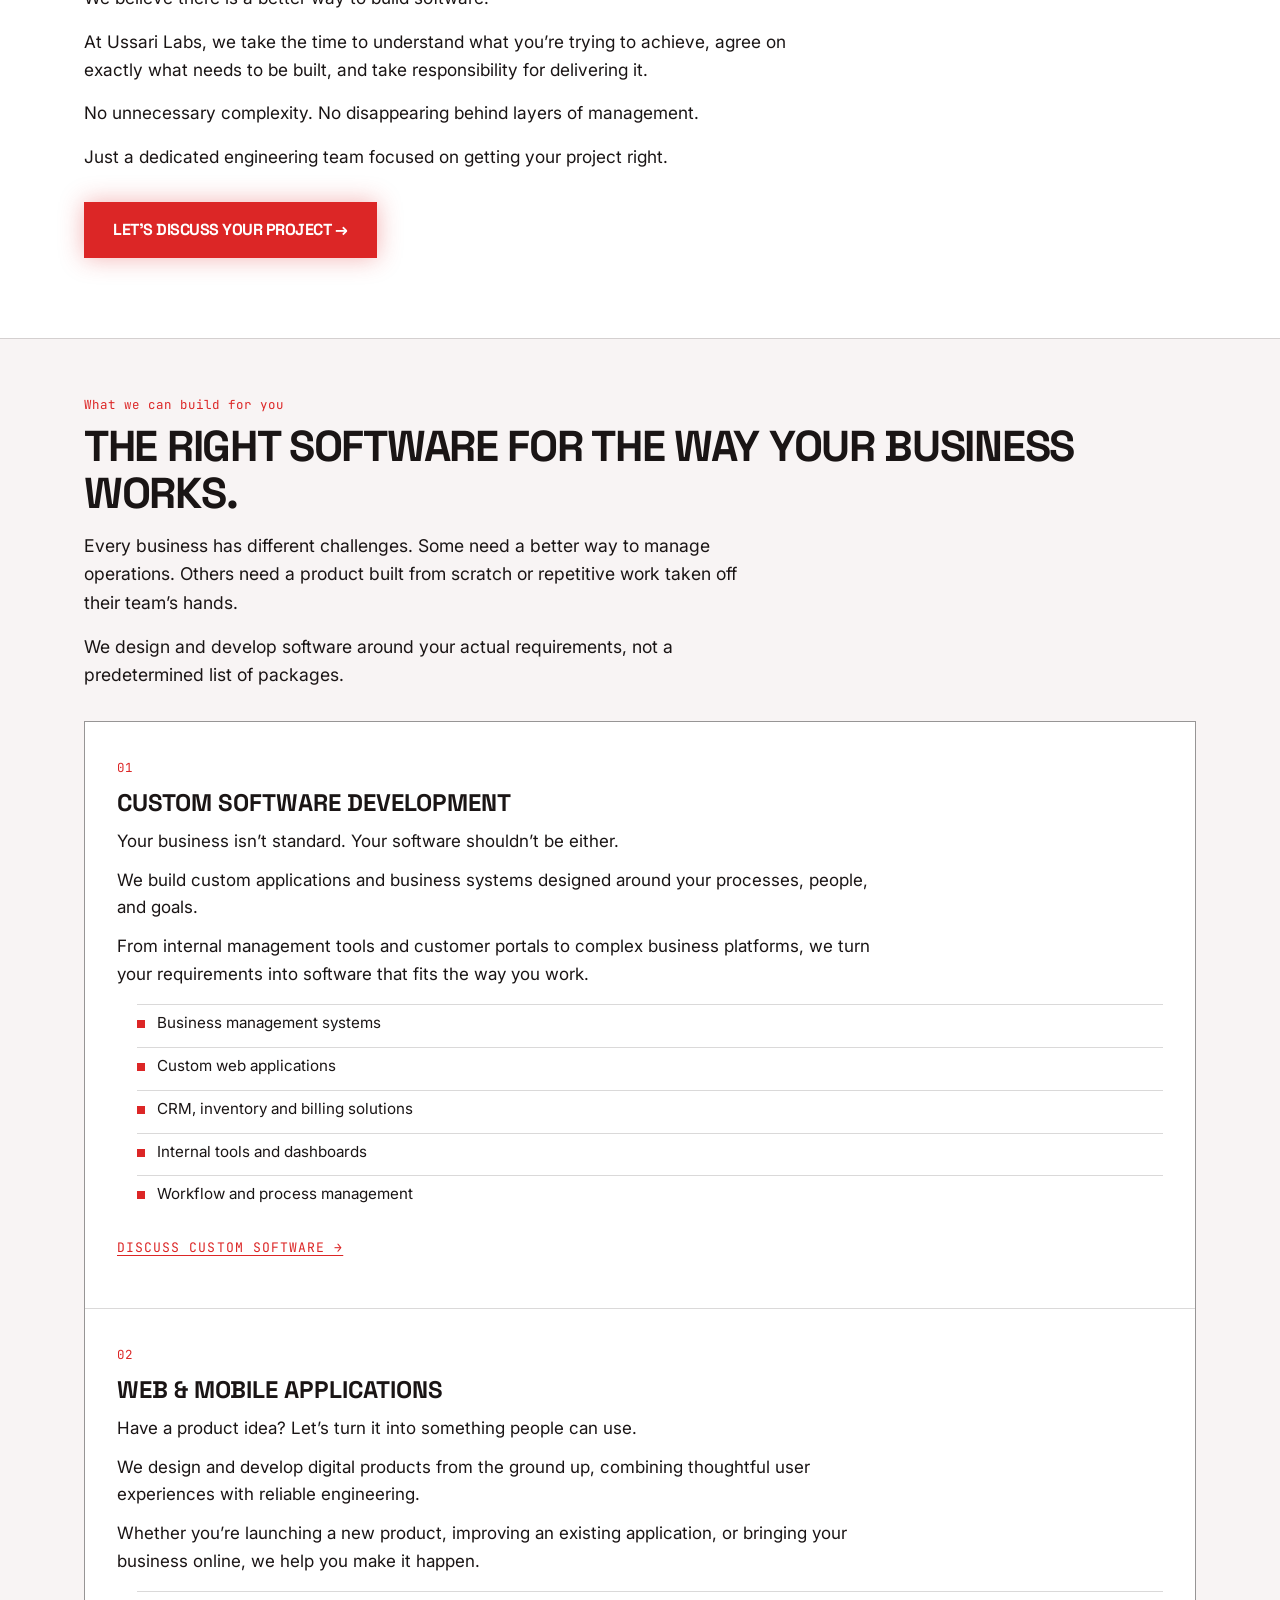
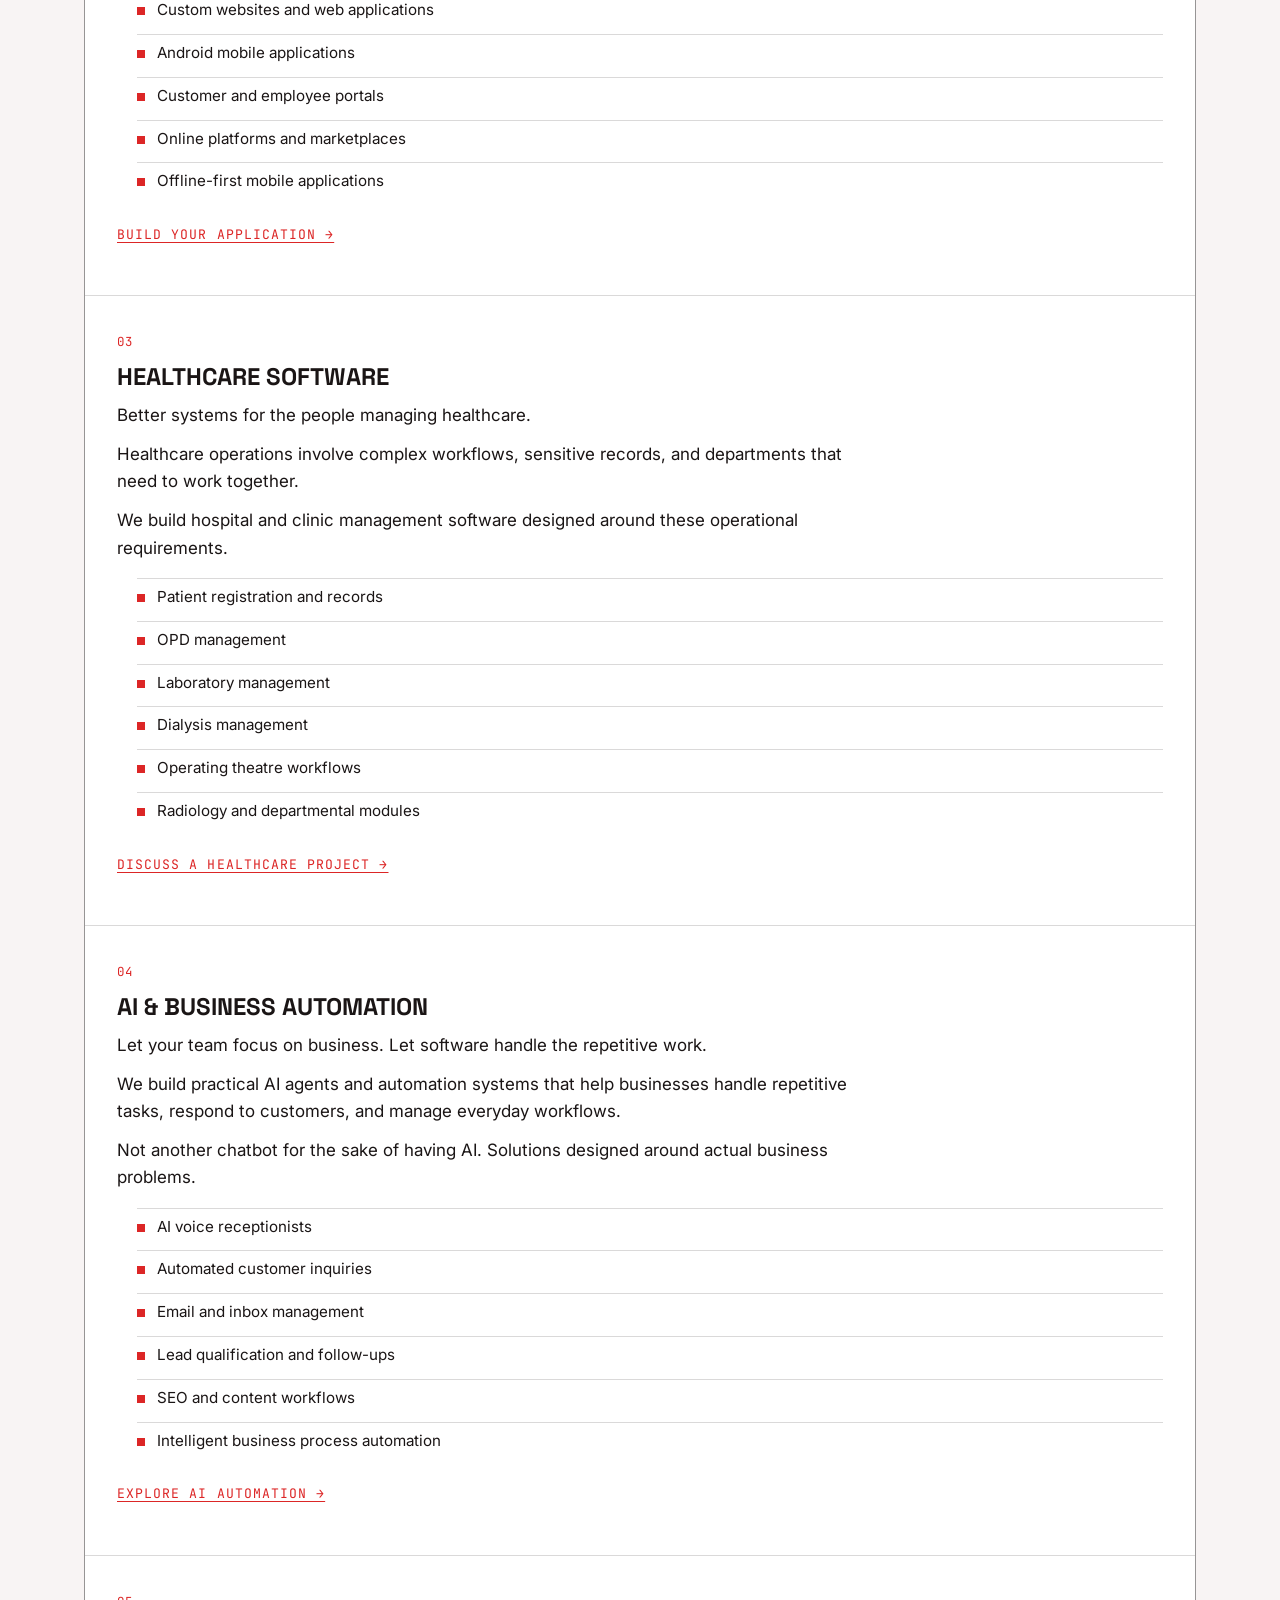
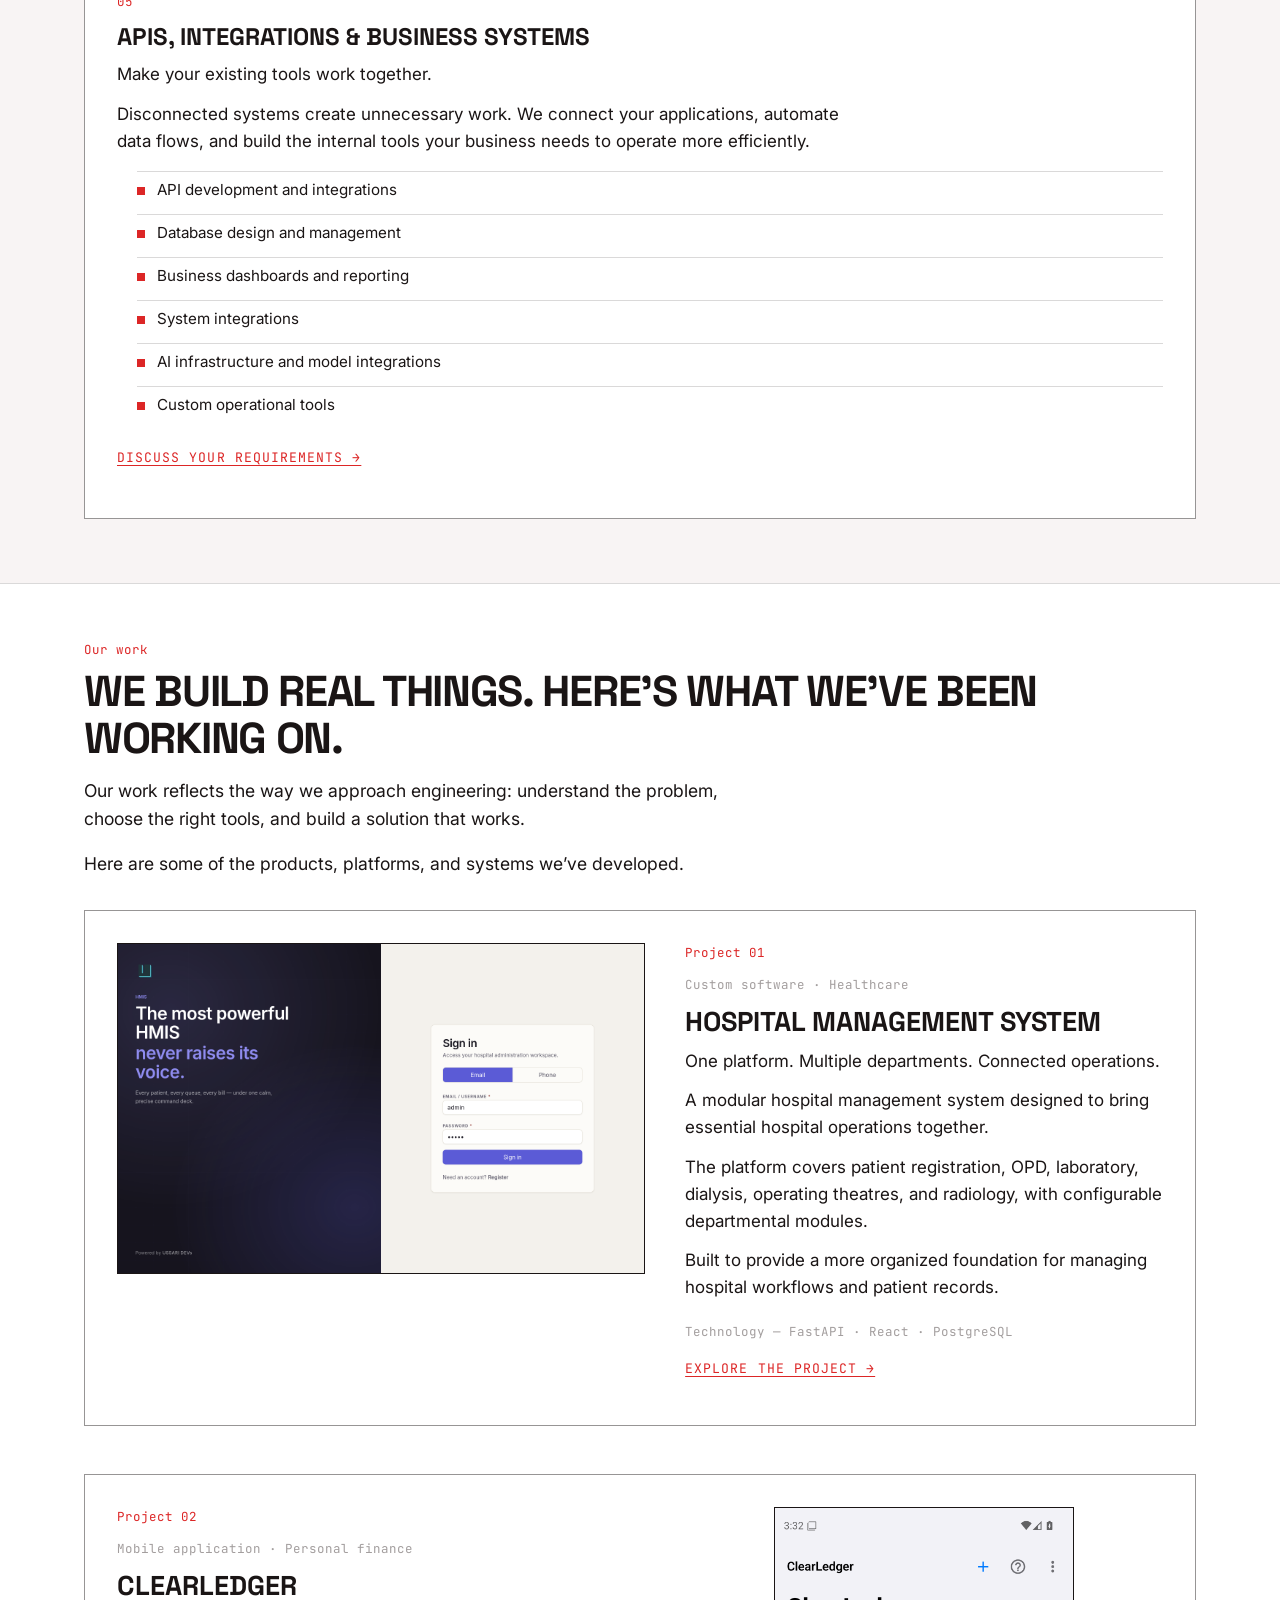
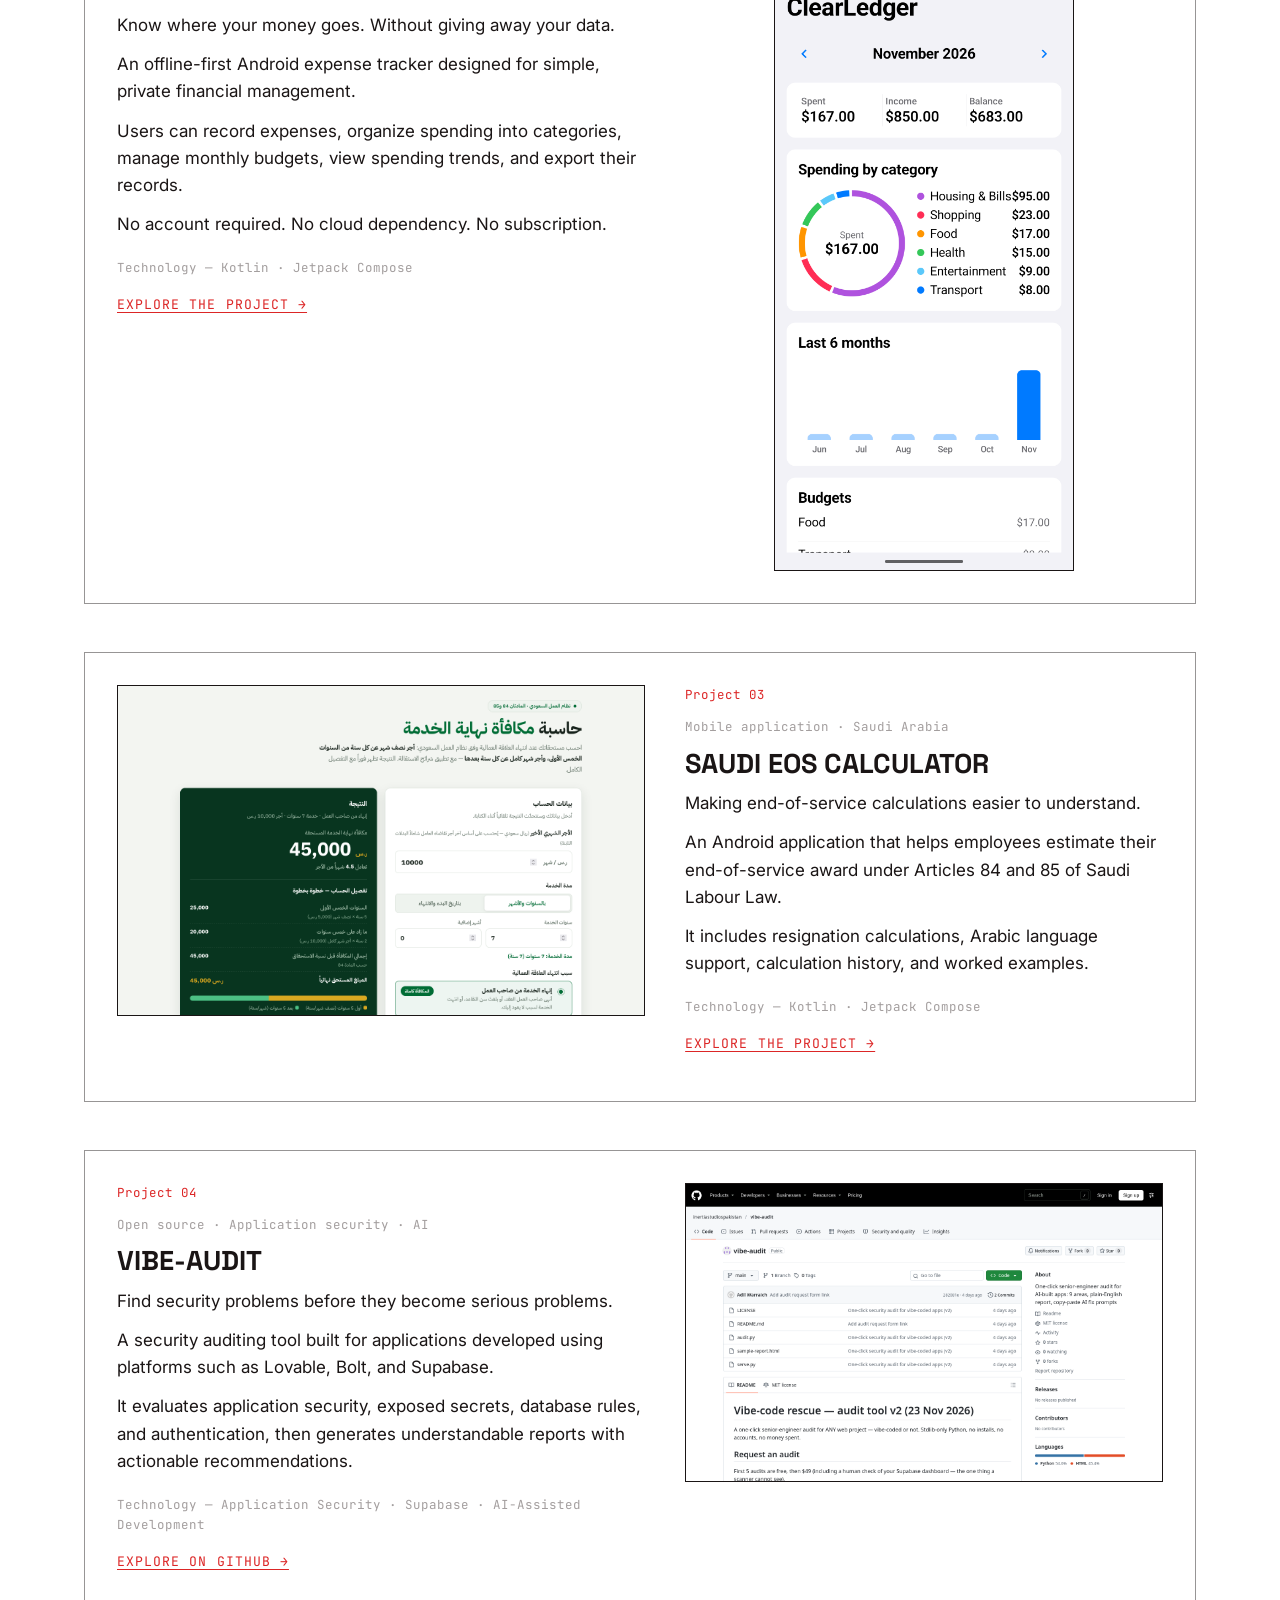
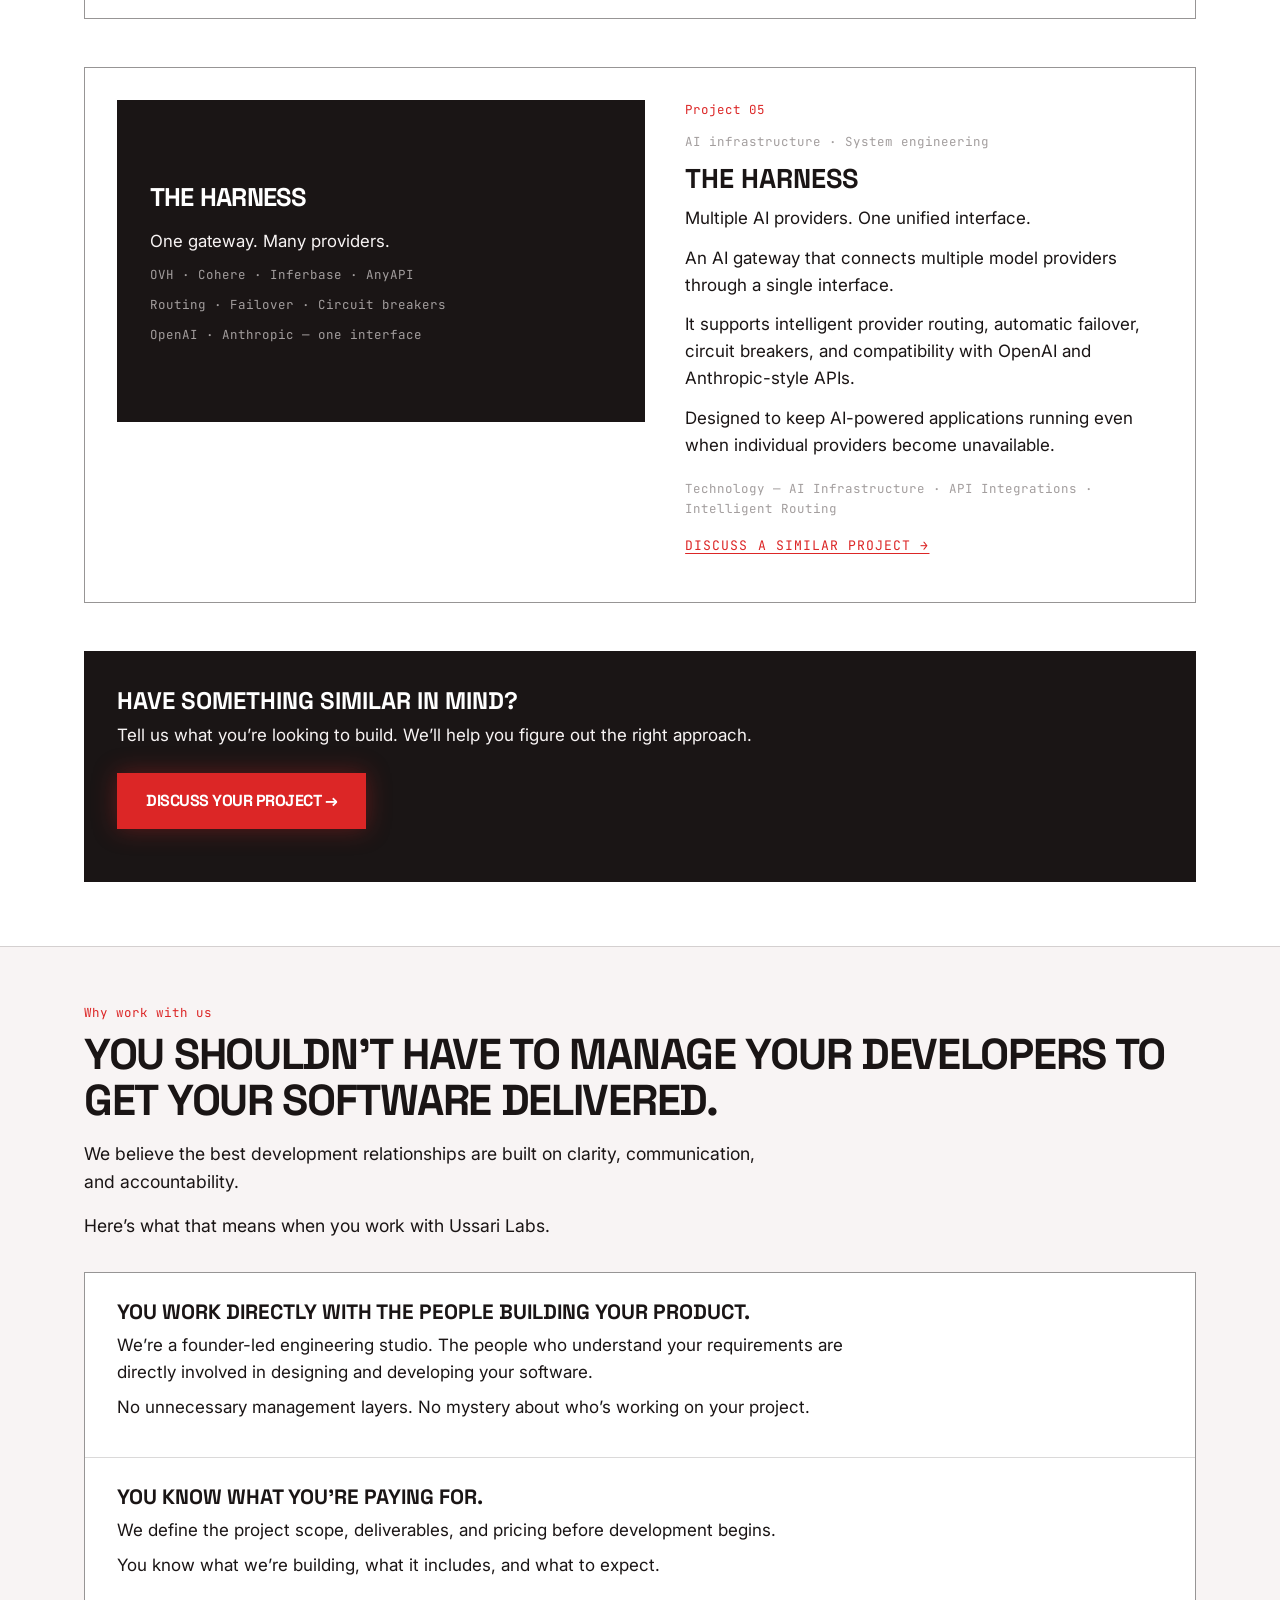
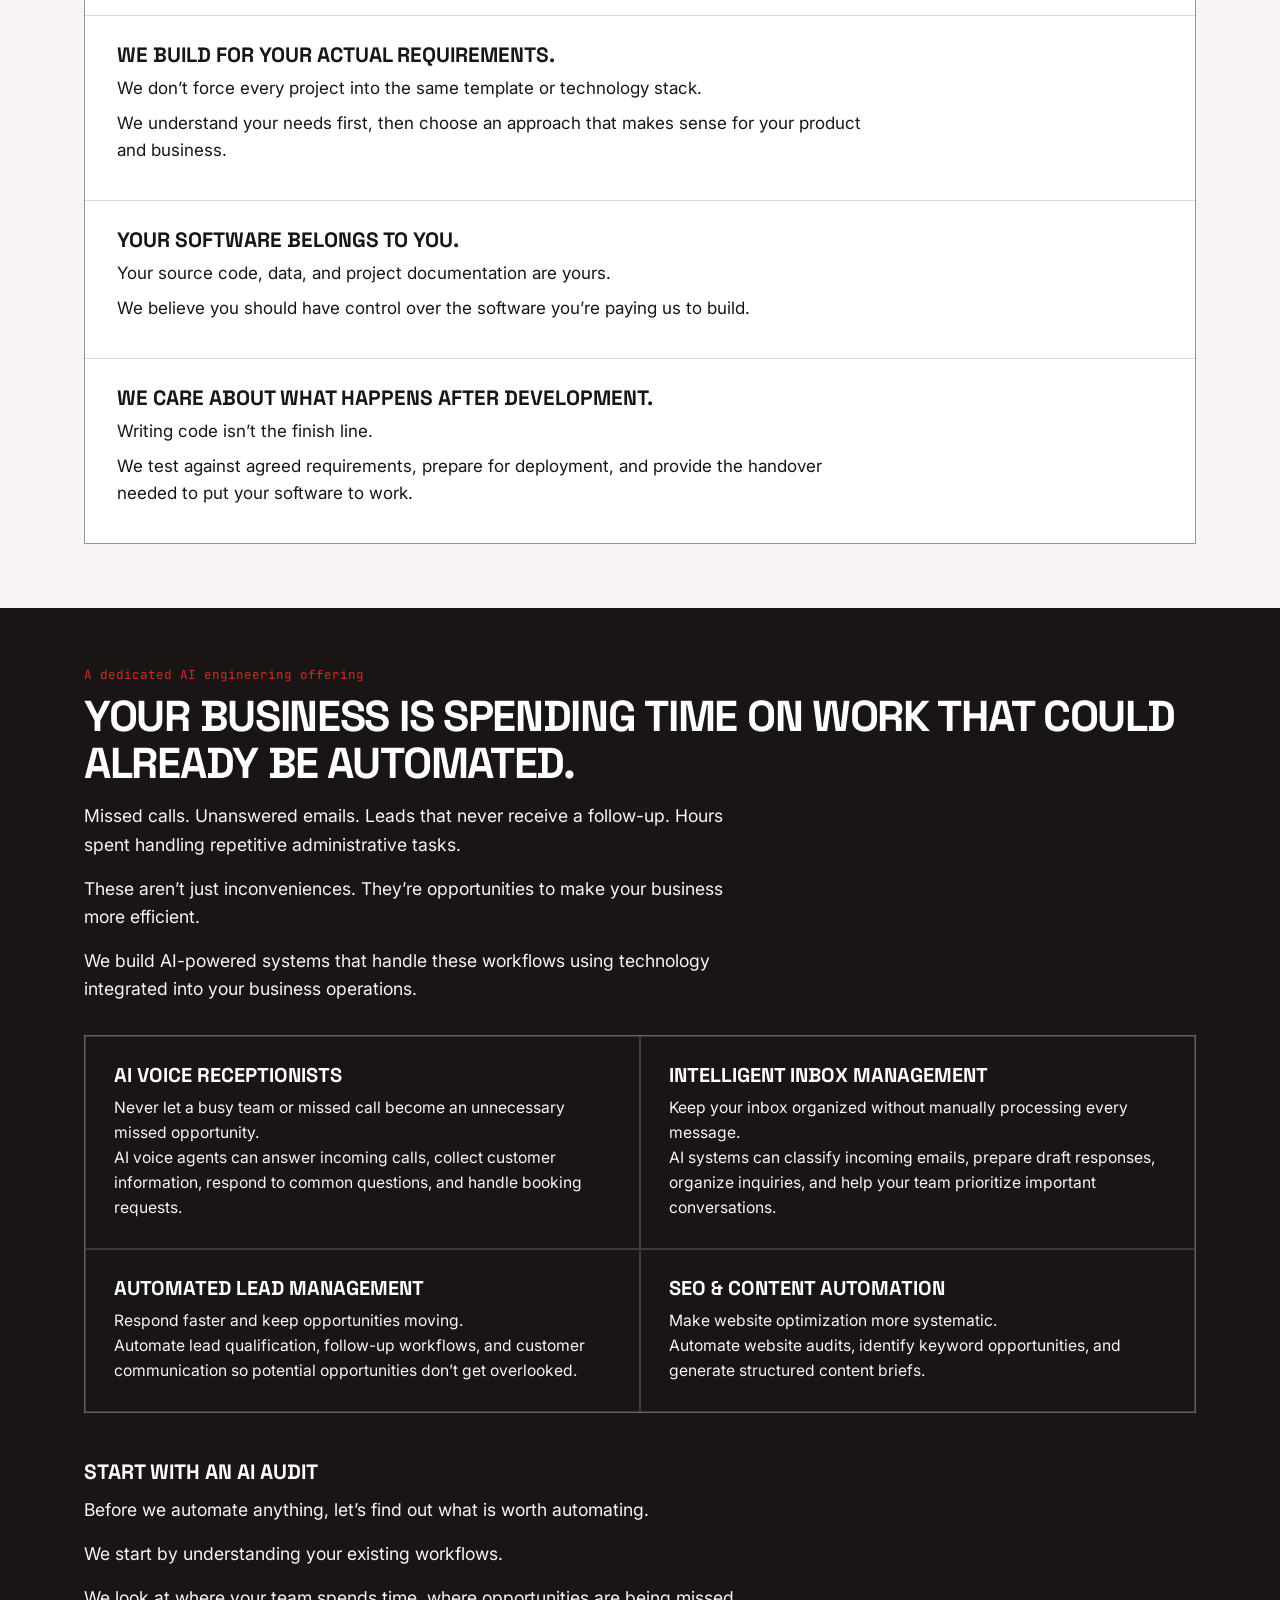
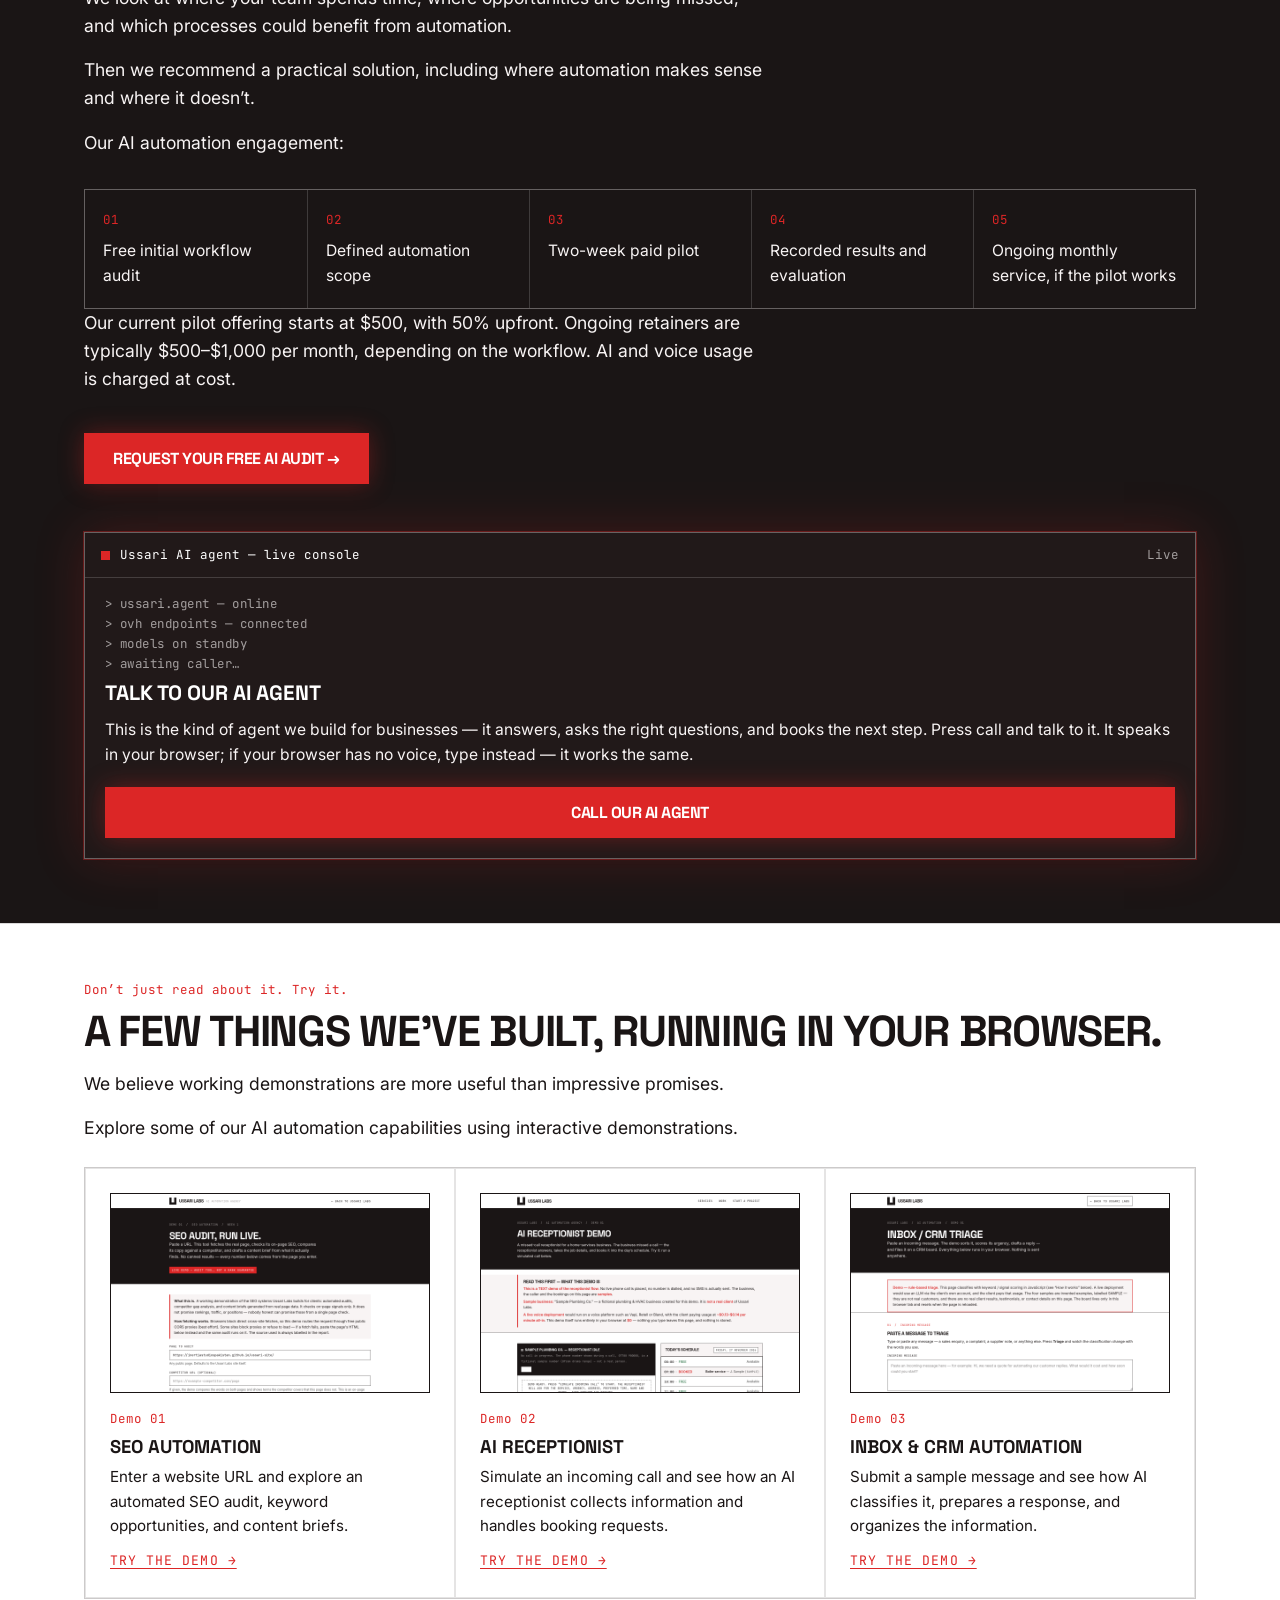
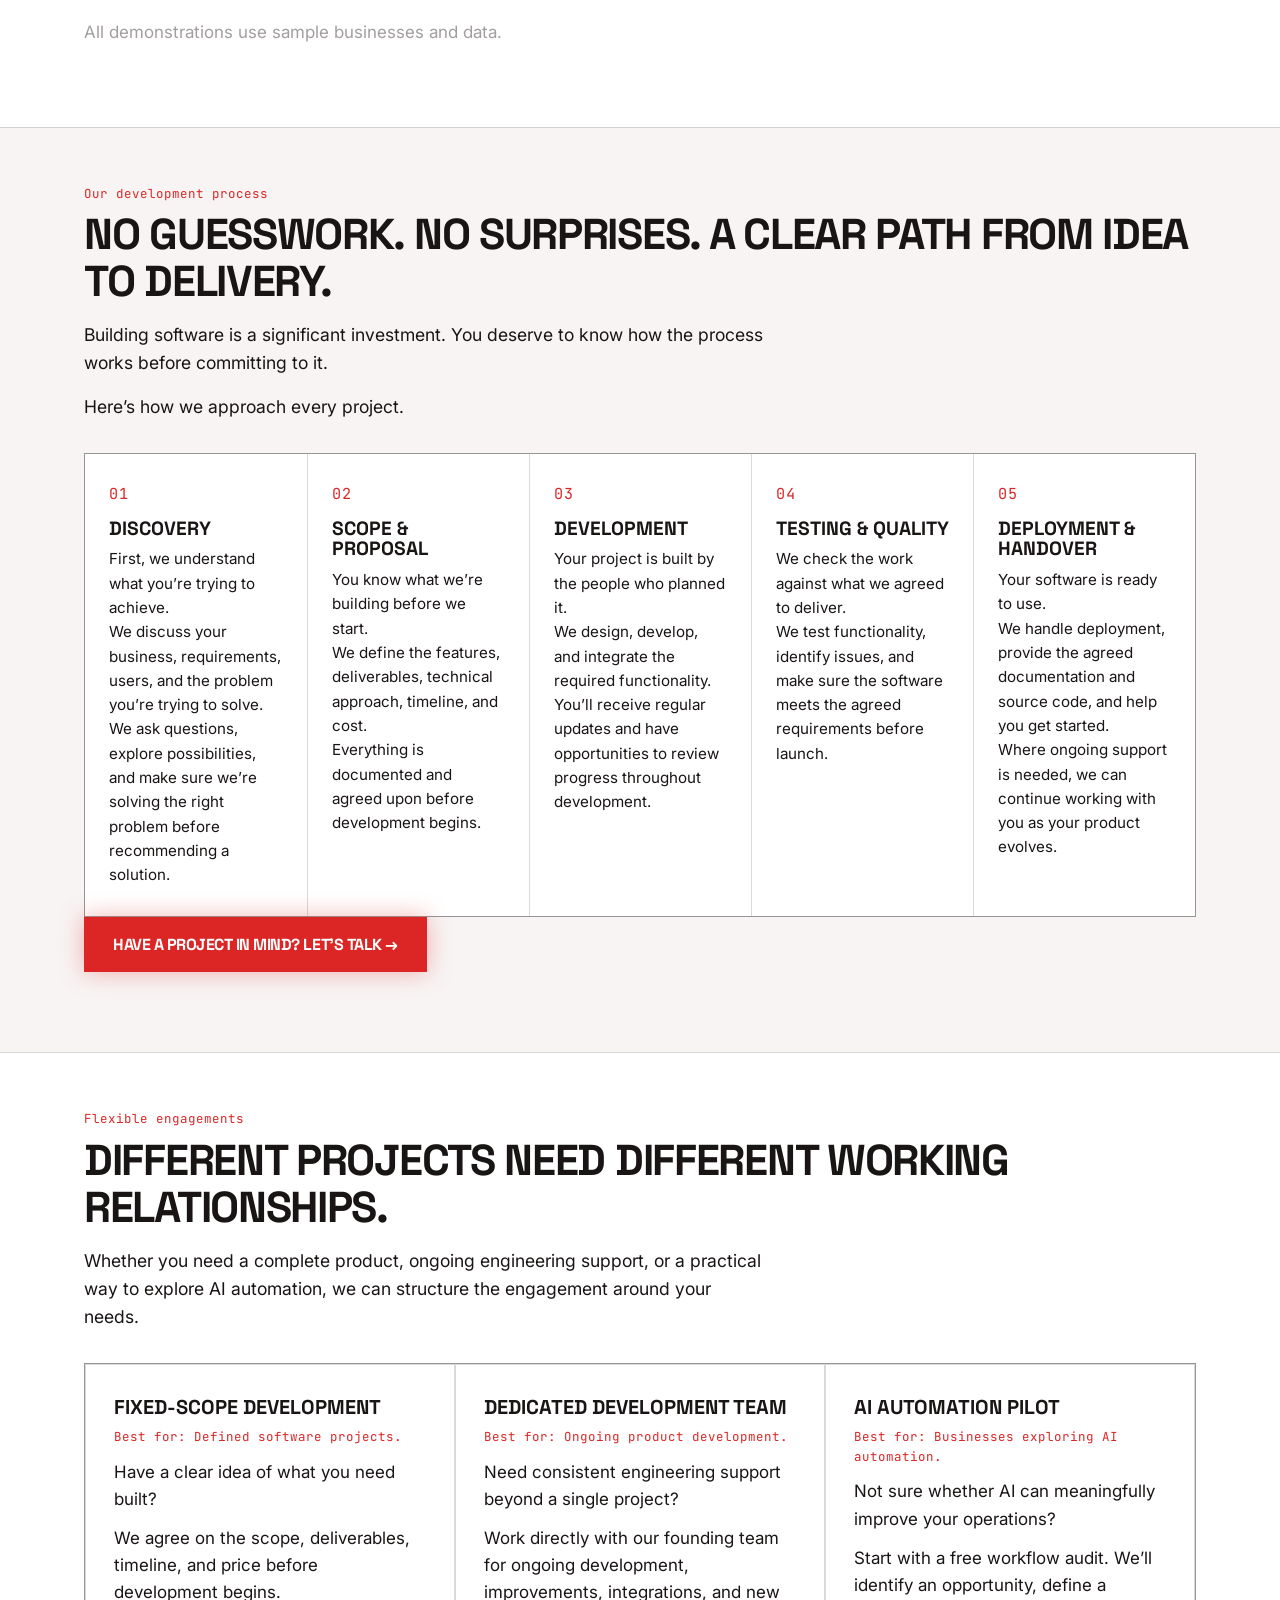
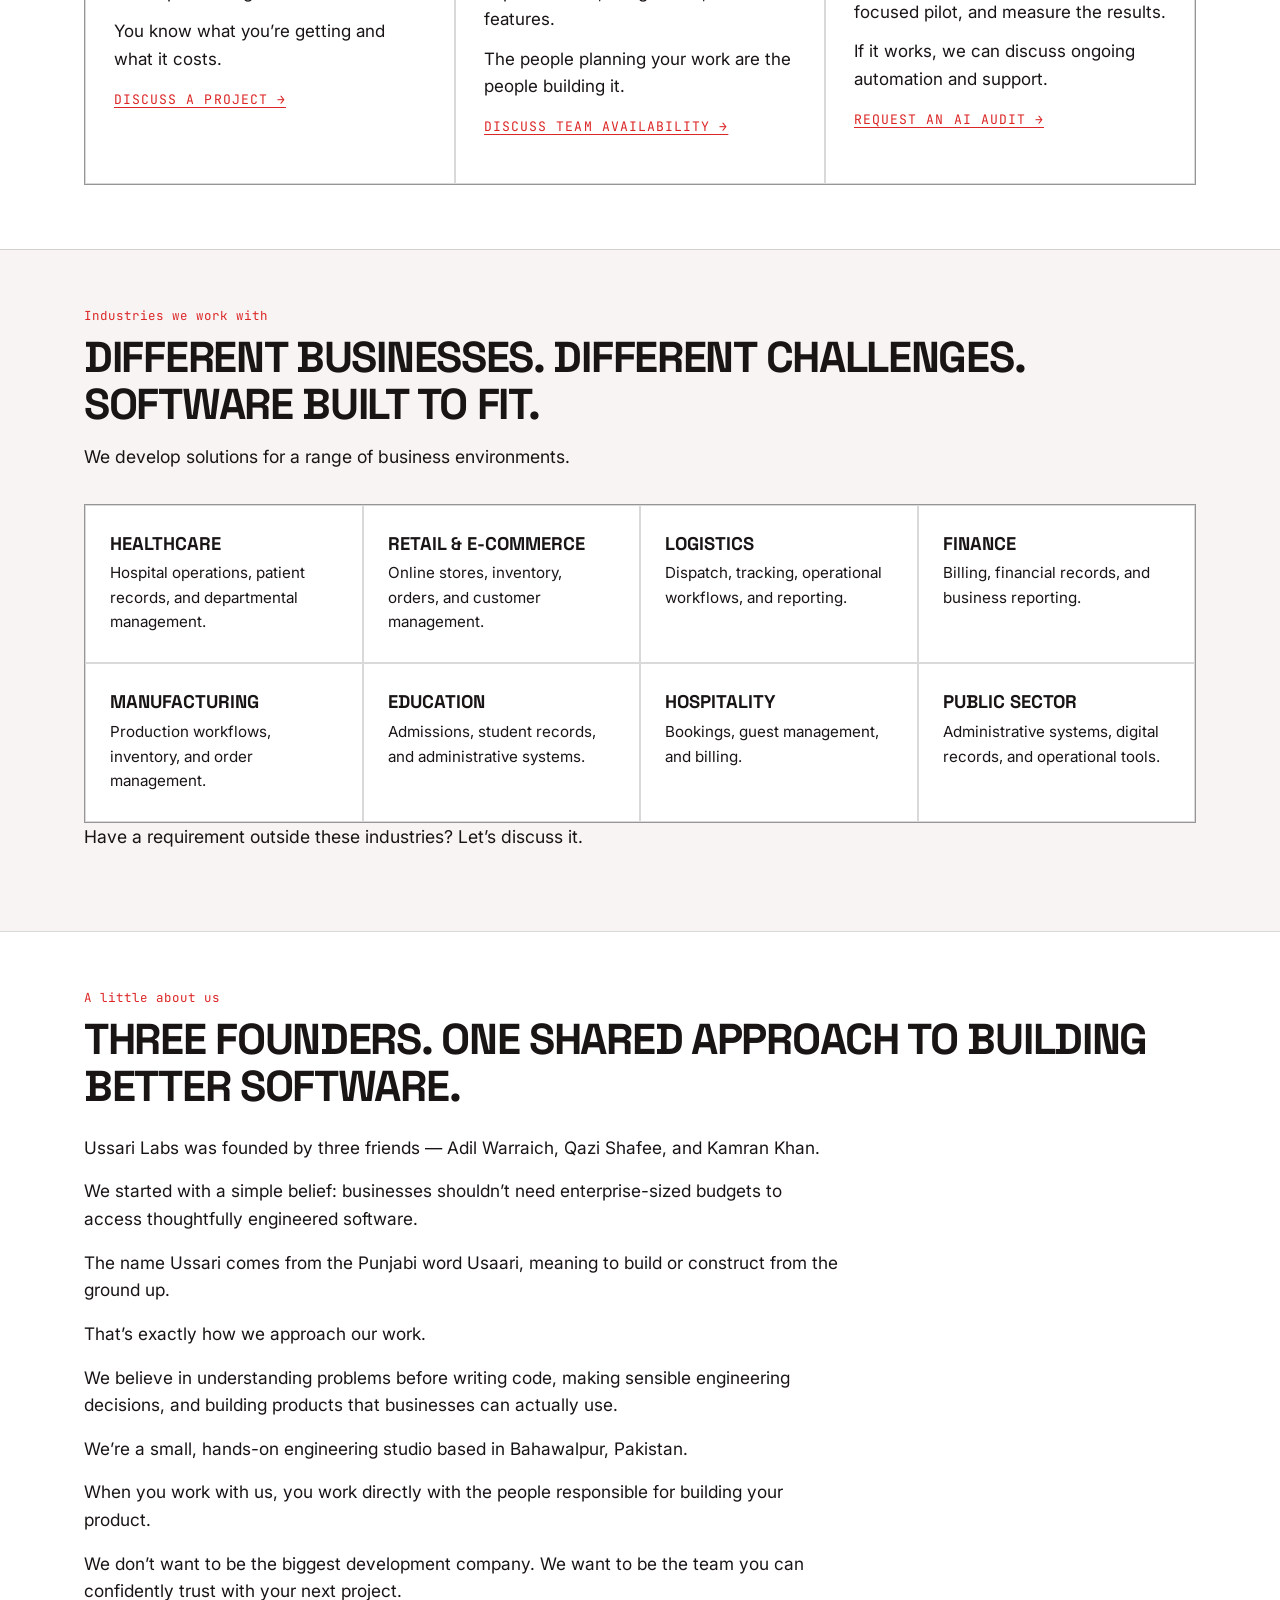
==== commit 7816286e: "Final copy: scope-first, Formspree form, mobile CTA fix" ====
--- a/index.html
+++ b/index.html
@@ -4,8 +4,8 @@
 <meta charset="utf-8">
 <meta name="viewport" content="width=device-width, initial-scale=1">
 <meta name="color-scheme" content="light">
-<title>Ussari Labs — Custom Software, AI &amp; Automation | Software House in Pakistan</title>
-<meta name="description" content="Ussari Labs is a software engineering and AI studio in Bahawalpur, Pakistan. Custom software, applied AI and automation, web and product development, data and systems integration — built from the ground up.">
+<title>Ussari Labs | Custom Software Development &amp; AI Automation</title>
+<meta name="description" content="Looking for a reliable software development team? Ussari Labs builds custom business software, web and Android applications, healthcare systems, and AI automation solutions.">
 <link rel="preconnect" href="https://fonts.googleapis.com">
 <link rel="preconnect" href="https://fonts.gstatic.com" crossorigin>
 <link href="https://fonts.googleapis.com/css2?family=Space+Grotesk:wght@700&family=Inter:wght@400;500;600&family=JetBrains+Mono:wght@400;500&display=swap" rel="stylesheet">
@@ -25,224 +25,353 @@
       <svg class="mark" width="36" height="36" viewBox="0 0 96 96" role="img" aria-label="Ussari Labs mark — a U of three interlocking blocks"><rect x="0" y="0" width="30" height="96" fill="currentColor"/><rect x="30" y="66" width="36" height="30" fill="currentColor"/><rect x="66" y="0" width="30" height="96" fill="currentColor"/></svg>
       <span class="brand-word">USSARI&nbsp;LABS</span>
     </a>
-    <p class="mono header-status"><span class="status-dot" aria-hidden="true"></span>Systems online</p>
     <nav class="main-nav" aria-label="Main navigation">
       <a href="#services">Services</a>
-      <a href="#process">How we work</a>
-      <a href="#work">Work</a>
-      <a href="#industries">Industries</a>
-      <a href="#automation">AI Automation</a>
-      <a href="#faq">FAQ</a>
-      <a href="#contact">Contact</a>
+      <a href="#work">Our Work</a>
+      <a href="#process">How We Work</a>
+      <a href="#about">About Us</a>
     </nav>
-    <a class="nav-cta" href="#contact">Start a project</a>
+    <a class="nav-cta" href="#contact">Discuss Your Project&nbsp;→</a>
   </div>
 </header>
 
 <main id="top">
 
-  <!-- HERO — plain: what we build, for whom -->
+  <!-- 02 · HERO -->
   <section class="hero">
     <div class="wrap">
-      <p class="mono eyebrow">Ussari Labs&nbsp;&nbsp;/&nbsp;&nbsp;Software &amp; AI engineering&nbsp;&nbsp;/&nbsp;&nbsp;Bahawalpur, Pakistan</p>
-  <h1><span class="h-line"><span>We build the software your business needs —</span></span><span class="h-line"><span>websites, mobile apps, hospital systems, online stores, dashboards, and the AI that does the repetitive work.</span></span></h1>
-        <p class="lede reveal">Ussari Labs is a software and AI studio in Bahawalpur, Pakistan. If your business needs software — a website that sells, an app your customers open every day, a system that keeps your records straight, an AI that answers the phone — we build it. There is no fixed menu; the build starts with what your business actually needs.</p>
+      <p class="mono eyebrow">SOFTWARE DEVELOPMENT · PRODUCT ENGINEERING · AI AUTOMATION</p>
+      <h1><span class="h-line"><span>Your business has problems.</span></span><span class="h-line"><span>We build the software that solves them.</span></span></h1>
+      <p class="lede reveal">From custom business systems and mobile applications to AI-powered automation, we turn ideas, challenges, and complex requirements into software built around the way your business works.</p>
+      <p class="lede reveal">Work directly with an experienced, hands-on founding team that takes your project from the first conversation to delivery.</p>
       <div class="hero-actions">
-        <a class="btn btn-primary" href="#contact">Start a project</a>
-        <button class="btn btn-ghost" type="button" data-start-call>Talk to our AI agent</button>
+        <a class="btn btn-primary" href="#contact">Discuss Your Project&nbsp;→</a>
+        <a class="btn btn-ghost" href="#work">See What We&rsquo;ve Built&nbsp;↓</a>
       </div>
-      <p class="mono hero-note">Start with a free audit: we look at how your business actually works, then tell you plainly what we’d build and what it costs.</p>
+      <p class="mono hero-note">Direct access to the builders. Clear project scopes. Software you own.</p>
+      <p class="mono hero-loc">BAHAWALPUR, PAKISTAN · USSARI LABS</p>
     </div>
   </section>
 
   <!-- TICKER — constant motion under the hero -->
   <div class="ticker" aria-hidden="true">
     <div class="ticker-track">
-      <div class="tick-group"><span>Custom software</span><span class="tick-sep">//</span><span>AI receptionist</span><span class="tick-sep">//</span><span>Inbox triage</span><span class="tick-sep">//</span><span>SEO automation</span><span class="tick-sep">//</span><span>Hospital systems</span><span class="tick-sep">//</span><span>Android apps</span><span class="tick-sep">//</span><span>Online stores</span><span class="tick-sep">//</span><span>Dashboards</span><span class="tick-sep">//</span><span>Data &amp; integration</span><span class="tick-sep">//</span><span>Free audit</span><span class="tick-sep">//</span></div>
-      <div class="tick-group"><span>Custom software</span><span class="tick-sep">//</span><span>AI receptionist</span><span class="tick-sep">//</span><span>Inbox triage</span><span class="tick-sep">//</span><span>SEO automation</span><span class="tick-sep">//</span><span>Hospital systems</span><span class="tick-sep">//</span><span>Android apps</span><span class="tick-sep">//</span><span>Online stores</span><span class="tick-sep">//</span><span>Dashboards</span><span class="tick-sep">//</span><span>Data &amp; integration</span><span class="tick-sep">//</span><span>Free audit</span><span class="tick-sep">//</span></div>
+      <div class="tick-group"><span>Custom software</span><span class="tick-sep">//</span><span>Hospital systems</span><span class="tick-sep">//</span><span>Android apps</span><span class="tick-sep">//</span><span>Online stores</span><span class="tick-sep">//</span><span>Dashboards</span><span class="tick-sep">//</span><span>AI receptionist</span><span class="tick-sep">//</span><span>Inbox triage</span><span class="tick-sep">//</span><span>SEO automation</span><span class="tick-sep">//</span><span>API integrations</span><span class="tick-sep">//</span><span>Free AI audit</span><span class="tick-sep">//</span></div>
+      <div class="tick-group"><span>Custom software</span><span class="tick-sep">//</span><span>Hospital systems</span><span class="tick-sep">//</span><span>Android apps</span><span class="tick-sep">//</span><span>Online stores</span><span class="tick-sep">//</span><span>Dashboards</span><span class="tick-sep">//</span><span>AI receptionist</span><span class="tick-sep">//</span><span>Inbox triage</span><span class="tick-sep">//</span><span>SEO automation</span><span class="tick-sep">//</span><span>API integrations</span><span class="tick-sep">//</span><span>Free AI audit</span><span class="tick-sep">//</span></div>
     </div>
   </div>
 
-  <!-- ABOUT -->
-  <section class="section" id="about">
+  <!-- 03 · TRUST STRIP -->
+  <section class="section" id="trust">
     <div class="wrap">
-      <p class="mono section-label reveal">About Ussari</p>
-      <h2 class="section-title reveal">Ussari Labs is three friends<br>building software in Bahawalpur.</h2>
-      <div class="about-grid">
-        <div class="reveal">
-          <p>Ussari — from the Punjabi <em>Usaari</em>, to build from the ground up — started because the software a hospital or a shop needs was only ever built for companies with enterprise budgets. We build the same kind of systems for businesses in Pakistan that can’t pay enterprise prices.</p>
-          <p>The studio was founded by three friends — Adil, Qazi and Kamran — and the mark says it plainly: three interlocking blocks, one structure. No single founder carries it alone.</p>
-        </div>
-        <div class="reveal">
-          <blockquote>“We’re not here to sell hype. We’re here to pour the foundation — solid, engineered, built to carry real weight.”</blockquote>
-          <p class="mono mission-line">MISSION — To build the software and AI a Pakistani business needs, at a price it can actually pay.</p>
-        </div>
+      <h2 class="section-title reveal">Good software starts with the right team.</h2>
+      <ol class="trust-list">
+        <li class="reveal"><span class="mono trust-no">01</span><span>Direct founder involvement</span></li>
+        <li class="reveal"><span class="mono trust-no">02</span><span>Clear scope and pricing</span></li>
+        <li class="reveal"><span class="mono trust-no">03</span><span>Built around your requirements</span></li>
+        <li class="reveal"><span class="mono trust-no">04</span><span>Tested before delivery</span></li>
+        <li class="reveal"><span class="mono trust-no">05</span><span>You own your software</span></li>
+      </ol>
+    </div>
+  </section>
+
+  <!-- 04 · THE PROBLEM / POSITIONING -->
+  <section class="section section-white" id="problem">
+    <div class="wrap">
+      <p class="mono section-label reveal">The problem</p>
+      <h2 class="section-title reveal">Finding developers is easy. Finding a team you can trust is harder.</h2>
+      <div class="problem-copy">
+        <p class="reveal">You&rsquo;ve got a business to run, a product to launch, or an idea worth pursuing.</p>
+        <p class="reveal">The last thing you need is a development project that becomes another problem to manage.</p>
+        <p class="reveal">Unclear pricing. Missed deadlines. Developers who disappear. Software that looks finished but doesn&rsquo;t do what you actually need.</p>
+        <p class="reveal">We believe there is a better way to build software.</p>
+        <p class="reveal">At Ussari Labs, we take the time to understand what you&rsquo;re trying to achieve, agree on exactly what needs to be built, and take responsibility for delivering it.</p>
+        <p class="reveal">No unnecessary complexity. No disappearing behind layers of management.</p>
+        <p class="reveal">Just a dedicated engineering team focused on getting your project right.</p>
       </div>
-      <div class="pillar-grid">
-        <article class="pillar reveal">
-          <p class="mono">Pillar 01</p>
-          <h2>Engineering</h2>
-          <p>Software architecture that holds up when the hospital gets busy, the orders pile up, and the team grows.</p>
-        </article>
-        <article class="pillar reveal">
-          <p class="mono">Pillar 02</p>
-          <h2>Intelligence</h2>
-          <p>AI that answers the phone, reads the inbox and does the repetitive work your team hates.</p>
-        </article>
-        <article class="pillar reveal">
-          <p class="mono">Pillar 03</p>
-          <h2>Access</h2>
-          <p>The same kind of systems big companies buy, built for a Pakistani budget.</p>
+      <p class="reveal"><a class="btn btn-primary" href="#contact">Let&rsquo;s Discuss Your Project&nbsp;→</a></p>
+    </div>
+  </section>
+
+  <!-- 05 · SERVICES -->
+  <section class="section" id="services">
+    <div class="wrap">
+      <p class="mono section-label reveal">What we can build for you</p>
+      <h2 class="section-title reveal">The right software for the way your business works.</h2>
+      <p class="section-intro reveal">Every business has different challenges. Some need a better way to manage operations. Others need a product built from scratch or repetitive work taken off their team&rsquo;s hands.</p>
+      <p class="section-intro reveal">We design and develop software around your actual requirements, not a predetermined list of packages.</p>
+      <div class="service-list">
+        <article class="service reveal">
+          <p class="mono service-no">01</p>
+          <h3>Custom Software Development</h3>
+          <p>Your business isn&rsquo;t standard. Your software shouldn&rsquo;t be either.</p>
+          <p>We build custom applications and business systems designed around your processes, people, and goals.</p>
+          <p>From internal management tools and customer portals to complex business platforms, we turn your requirements into software that fits the way you work.</p>
+          <ul>
+            <li>Business management systems</li>
+            <li>Custom web applications</li>
+            <li>CRM, inventory and billing solutions</li>
+            <li>Internal tools and dashboards</li>
+            <li>Workflow and process management</li>
+          </ul>
+          <p><a class="text-cta" href="#contact" data-need="Custom software development">Discuss Custom Software&nbsp;→</a></p>
+        </article>
+        <article class="service reveal">
+          <p class="mono service-no">02</p>
+          <h3>Web &amp; Mobile Applications</h3>
+          <p>Have a product idea? Let&rsquo;s turn it into something people can use.</p>
+          <p>We design and develop digital products from the ground up, combining thoughtful user experiences with reliable engineering.</p>
+          <p>Whether you&rsquo;re launching a new product, improving an existing application, or bringing your business online, we help you make it happen.</p>
+          <ul>
+            <li>Custom websites and web applications</li>
+            <li>Android mobile applications</li>
+            <li>Customer and employee portals</li>
+            <li>Online platforms and marketplaces</li>
+            <li>Offline-first mobile applications</li>
+          </ul>
+          <p><a class="text-cta" href="#contact" data-need="Website / Web application">Build Your Application&nbsp;→</a></p>
+        </article>
+        <article class="service reveal">
+          <p class="mono service-no">03</p>
+          <h3>Healthcare Software</h3>
+          <p>Better systems for the people managing healthcare.</p>
+          <p>Healthcare operations involve complex workflows, sensitive records, and departments that need to work together.</p>
+          <p>We build hospital and clinic management software designed around these operational requirements.</p>
+          <ul>
+            <li>Patient registration and records</li>
+            <li>OPD management</li>
+            <li>Laboratory management</li>
+            <li>Dialysis management</li>
+            <li>Operating theatre workflows</li>
+            <li>Radiology and departmental modules</li>
+          </ul>
+          <p><a class="text-cta" href="#contact" data-need="Hospital / Healthcare system">Discuss a Healthcare Project&nbsp;→</a></p>
+        </article>
+        <article class="service reveal">
+          <p class="mono service-no">04</p>
+          <h3>AI &amp; Business Automation</h3>
+          <p>Let your team focus on business. Let software handle the repetitive work.</p>
+          <p>We build practical AI agents and automation systems that help businesses handle repetitive tasks, respond to customers, and manage everyday workflows.</p>
+          <p>Not another chatbot for the sake of having AI. Solutions designed around actual business problems.</p>
+          <ul>
+            <li>AI voice receptionists</li>
+            <li>Automated customer inquiries</li>
+            <li>Email and inbox management</li>
+            <li>Lead qualification and follow-ups</li>
+            <li>SEO and content workflows</li>
+            <li>Intelligent business process automation</li>
+          </ul>
+          <p><a class="text-cta" href="#automation">Explore AI Automation&nbsp;→</a></p>
+        </article>
+        <article class="service reveal">
+          <p class="mono service-no">05</p>
+          <h3>APIs, Integrations &amp; Business Systems</h3>
+          <p>Make your existing tools work together.</p>
+          <p>Disconnected systems create unnecessary work. We connect your applications, automate data flows, and build the internal tools your business needs to operate more efficiently.</p>
+          <ul>
+            <li>API development and integrations</li>
+            <li>Database design and management</li>
+            <li>Business dashboards and reporting</li>
+            <li>System integrations</li>
+            <li>AI infrastructure and model integrations</li>
+            <li>Custom operational tools</li>
+          </ul>
+          <p><a class="text-cta" href="#contact" data-need="API / System integration">Discuss Your Requirements&nbsp;→</a></p>
         </article>
       </div>
     </div>
   </section>
 
-  <!-- SERVICES -->
-  <section class="section section-white" id="services">
+  <!-- 06 · PORTFOLIO -->
+  <section class="section section-white" id="work">
     <div class="wrap">
-      <p class="mono section-label reveal">What we build</p>
-      <h2 class="section-title reveal">Services &amp; capability</h2>
-      <p class="section-intro reveal">This is what we build. The work section below shows five of them, built and working — but the list does not stop there. If your business needs software, we build it.</p>
-      <div class="service-grid">
-        <article class="service reveal">
-          <p class="mono service-no">01</p>
-          <h3>Custom web apps</h3>
-          <p>The website or web app your business runs on — a storefront that takes orders, a portal your customers log into, a tool your team opens every morning. Built for your business, not bought off a shelf and bent to fit.</p>
-          <ul>
-            <li>Online stores that take orders and keep stock straight</li>
-            <li>Customer portals with their own records</li>
-          </ul>
-        </article>
-        <article class="service reveal">
-          <p class="mono service-no">02</p>
-          <h3>Mobile apps</h3>
-          <p>Android apps your customers actually open. We built an expense tracker that works fully offline with no account, and a calculator that answers a worker’s end-of-service question in seconds — the same approach goes into your app.</p>
-          <ul>
-            <li>From first sketch to the Play Store</li>
-            <li>Offline-first where it matters — works with no connection and no account</li>
-          </ul>
-        </article>
-        <article class="service reveal">
-          <p class="mono service-no">03</p>
-          <h3>Hospital &amp; clinic systems</h3>
-          <p>The system a hospital runs on — registration, OPD, lab, dialysis, OT and radiology — built with the hospital, not just for it. The same care goes into a clinic’s records as into a hospital’s.</p>
-          <ul>
-            <li>Registration, OPD, lab, dialysis, OT and radiology</li>
-            <li>One system for the whole hospital, not a different tool per department</li>
-          </ul>
-        </article>
-        <article class="service reveal">
-          <p class="mono service-no">04</p>
-          <h3>AI agents &amp; automation</h3>
-          <p>AI that does the repetitive half of the job: it answers the phone when your team is busy, reads the inbox, drafts the replies, and files the leads. We start with a free audit, then build the one thing that saves your team the most time.</p>
-          <ul>
-            <li>Voice receptionist that answers missed calls</li>
-            <li>Inbox and CRM triage that drafts the reply</li>
-          </ul>
-        </article>
-        <article class="service reveal">
-          <p class="mono service-no">05</p>
-          <h3>E-commerce &amp; storefronts</h3>
-          <p>An online store for a shop that sells in person and wants to sell online too — orders, payments and stock in one place, so the till and the website never disagree.</p>
-          <ul>
-            <li>Orders, payments and stock in one place</li>
-            <li>Built for a shop that sells in person and online</li>
-          </ul>
-        </article>
-        <article class="service reveal">
-          <p class="mono service-no">06</p>
-          <h3>Dashboards &amp; internal tools</h3>
-          <p>The screen your team looks at to know what is happening — sales today, stock left, jobs booked, money owed. One dashboard instead of the five spreadsheets your team keeps.</p>
-          <ul>
-            <li>Sales, stock, jobs and money owed — one screen</li>
-            <li>Replaces the five spreadsheets your team keeps</li>
-          </ul>
-        </article>
-        <article class="service reveal">
-          <p class="mono service-no">07</p>
-          <h3>APIs &amp; integrations</h3>
-          <p>Your team retypes the same data into three systems. We connect the tools you already run so the data flows once — and put your AI models behind one interface, so one change reaches every model at once.</p>
-          <ul>
-            <li>The tools you already run, connected so data flows once</li>
-            <li>If one model is busy, the next one answers — your agent never goes quiet</li>
-          </ul>
-        </article>
-        <article class="service reveal">
-          <p class="mono service-no">08</p>
-          <h3>Business systems</h3>
-          <p>Billing, inventory, CRM and HR — the back office, in one system. Records that add up at the end of the month, stock you can actually count, customers you can actually find.</p>
-          <ul>
-            <li>Billing, inventory, CRM and HR in one system</li>
-            <li>Records that add up at the end of the month</li>
-          </ul>
+      <p class="mono section-label reveal">Our work</p>
+      <h2 class="section-title reveal">We build real things. Here&rsquo;s what we&rsquo;ve been working on.</h2>
+      <p class="section-intro reveal">Our work reflects the way we approach engineering: understand the problem, choose the right tools, and build a solution that works.</p>
+      <p class="section-intro reveal">Here are some of the products, platforms, and systems we&rsquo;ve developed.</p>
+
+      <div class="project-list">
+        <article class="project reveal">
+          <div class="project-shot">
+            <img src="assets/shots/hims.png" alt="Hospital Management System — sign-in screen" loading="lazy">
+          </div>
+          <div class="project-body">
+            <p class="mono project-no">Project 01</p>
+            <p class="mono project-tags">Custom software · Healthcare</p>
+            <h3>Hospital Management System</h3>
+            <p>One platform. Multiple departments. Connected operations.</p>
+            <p>A modular hospital management system designed to bring essential hospital operations together.</p>
+            <p>The platform covers patient registration, OPD, laboratory, dialysis, operating theatres, and radiology, with configurable departmental modules.</p>
+            <p>Built to provide a more organized foundation for managing hospital workflows and patient records.</p>
+            <p class="mono project-tech">Technology — FastAPI · React · PostgreSQL</p>
+            <p><a class="text-cta" href="https://hmis-web.pages.dev" target="_blank" rel="noopener">Explore the Project&nbsp;→</a></p>
+          </div>
+        </article>
+
+        <article class="project reveal">
+          <div class="project-shot project-shot-phone">
+            <img src="assets/shots/play-store-package/02-graphics/screenshots-phone/emulator-home.png" alt="ClearLedger — home screen on Android" loading="lazy">
+          </div>
+          <div class="project-body">
+            <p class="mono project-no">Project 02</p>
+            <p class="mono project-tags">Mobile application · Personal finance</p>
+            <h3>ClearLedger</h3>
+            <p>Know where your money goes. Without giving away your data.</p>
+            <p>An offline-first Android expense tracker designed for simple, private financial management.</p>
+            <p>Users can record expenses, organize spending into categories, manage monthly budgets, view spending trends, and export their records.</p>
+            <p>No account required. No cloud dependency. No subscription.</p>
+            <p class="mono project-tech">Technology — Kotlin · Jetpack Compose</p>
+            <p><a class="text-cta" href="https://github.com/inertiastudiospakistan/expense-tracker" target="_blank" rel="noopener">Explore the Project&nbsp;→</a></p>
+          </div>
+        </article>
+
+        <article class="project reveal">
+          <div class="project-shot">
+            <img src="assets/shots/eos.png" alt="Saudi EOS Calculator — end-of-service award calculation with step-by-step breakdown" loading="lazy">
+          </div>
+          <div class="project-body">
+            <p class="mono project-no">Project 03</p>
+            <p class="mono project-tags">Mobile application · Saudi Arabia</p>
+            <h3>Saudi EOS Calculator</h3>
+            <p>Making end-of-service calculations easier to understand.</p>
+            <p>An Android application that helps employees estimate their end-of-service award under Articles 84 and 85 of Saudi Labour Law.</p>
+            <p>It includes resignation calculations, Arabic language support, calculation history, and worked examples.</p>
+            <p class="mono project-tech">Technology — Kotlin · Jetpack Compose</p>
+            <p><a class="text-cta" href="https://inertiastudiospakistan.github.io/tools/saudi-end-of-service-calculator.html" target="_blank" rel="noopener">Explore the Project&nbsp;→</a></p>
+          </div>
+        </article>
+
+        <article class="project reveal">
+          <div class="project-shot">
+            <img src="assets/shots/vibe-audit-repo.png" alt="Vibe-Audit — open-source security audit tool on GitHub" loading="lazy">
+          </div>
+          <div class="project-body">
+            <p class="mono project-no">Project 04</p>
+            <p class="mono project-tags">Open source · Application security · AI</p>
+            <h3>Vibe-Audit</h3>
+            <p>Find security problems before they become serious problems.</p>
+            <p>A security auditing tool built for applications developed using platforms such as Lovable, Bolt, and Supabase.</p>
+            <p>It evaluates application security, exposed secrets, database rules, and authentication, then generates understandable reports with actionable recommendations.</p>
+            <p class="mono project-tech">Technology — Application Security · Supabase · AI-Assisted Development</p>
+            <p><a class="text-cta" href="https://github.com/inertiastudiospakistan/vibe-audit" target="_blank" rel="noopener">Explore on GitHub&nbsp;→</a></p>
+          </div>
+        </article>
+
+        <article class="project reveal">
+          <div class="project-shot project-shot-panel">
+            <div class="harness-panel" aria-label="The Harness — one gateway, many providers">
+              <p class="mono harness-panel-kicker">The Harness</p>
+              <p class="harness-panel-line">One gateway. Many providers.</p>
+              <p class="mono harness-panel-row">OVH · Cohere · Inferbase · AnyAPI</p>
+              <p class="mono harness-panel-row">Routing · Failover · Circuit breakers</p>
+              <p class="mono harness-panel-row">OpenAI · Anthropic — one interface</p>
+            </div>
+          </div>
+          <div class="project-body">
+            <p class="mono project-no">Project 05</p>
+            <p class="mono project-tags">AI infrastructure · System engineering</p>
+            <h3>The Harness</h3>
+            <p>Multiple AI providers. One unified interface.</p>
+            <p>An AI gateway that connects multiple model providers through a single interface.</p>
+            <p>It supports intelligent provider routing, automatic failover, circuit breakers, and compatibility with OpenAI and Anthropic-style APIs.</p>
+            <p>Designed to keep AI-powered applications running even when individual providers become unavailable.</p>
+            <p class="mono project-tech">Technology — AI Infrastructure · API Integrations · Intelligent Routing</p>
+            <p><a class="text-cta" href="#contact" data-need="Custom software development">Discuss a Similar Project&nbsp;→</a></p>
+          </div>
         </article>
       </div>
-      <p class="mono stack-line reveal"><strong>The stack&nbsp;&nbsp;—&nbsp;&nbsp;</strong> <span>Python · FastAPI · React · Kotlin / Jetpack Compose · Neon Postgres · OVH AI Endpoints</span> — the same stack our own products run on.</p>
+
+      <div class="portfolio-cta reveal">
+        <h3>Have something similar in mind?</h3>
+        <p>Tell us what you&rsquo;re looking to build. We&rsquo;ll help you figure out the right approach.</p>
+        <p><a class="btn btn-primary" href="#contact">Discuss Your Project&nbsp;→</a></p>
+      </div>
     </div>
   </section>
 
-  <!-- AI AUTOMATION — the one dark accent section -->
+  <!-- 07 · WHY USSARI LABS -->
+  <section class="section" id="why">
+    <div class="wrap">
+      <p class="mono section-label reveal">Why work with us</p>
+      <h2 class="section-title reveal">You shouldn&rsquo;t have to manage your developers to get your software delivered.</h2>
+      <p class="section-intro reveal">We believe the best development relationships are built on clarity, communication, and accountability.</p>
+      <p class="section-intro reveal">Here&rsquo;s what that means when you work with Ussari Labs.</p>
+      <div class="why-list">
+        <article class="why-item reveal">
+          <h3>You work directly with the people building your product.</h3>
+          <p>We&rsquo;re a founder-led engineering studio. The people who understand your requirements are directly involved in designing and developing your software.</p>
+          <p>No unnecessary management layers. No mystery about who&rsquo;s working on your project.</p>
+        </article>
+        <article class="why-item reveal">
+          <h3>You know what you&rsquo;re paying for.</h3>
+          <p>We define the project scope, deliverables, and pricing before development begins.</p>
+          <p>You know what we&rsquo;re building, what it includes, and what to expect.</p>
+        </article>
+        <article class="why-item reveal">
+          <h3>We build for your actual requirements.</h3>
+          <p>We don&rsquo;t force every project into the same template or technology stack.</p>
+          <p>We understand your needs first, then choose an approach that makes sense for your product and business.</p>
+        </article>
+        <article class="why-item reveal">
+          <h3>Your software belongs to you.</h3>
+          <p>Your source code, data, and project documentation are yours.</p>
+          <p>We believe you should have control over the software you&rsquo;re paying us to build.</p>
+        </article>
+        <article class="why-item reveal">
+          <h3>We care about what happens after development.</h3>
+          <p>Writing code isn&rsquo;t the finish line.</p>
+          <p>We test against agreed requirements, prepare for deployment, and provide the handover needed to put your software to work.</p>
+        </article>
+      </div>
+    </div>
+  </section>
+
+  <!-- 08 · AI AUTOMATION -->
   <section class="section section-dark" id="automation">
     <div class="wrap">
-      <p class="mono section-label reveal">AI automation</p>
-      <h2 class="section-title reveal">AI that answers your calls and clears your inbox.</h2>
-      <p class="section-intro reveal">You have tried a chatbot. It answered nothing your customers actually asked. Tell us where your team’s time goes — the missed calls after hours, the inbox nobody clears, the leads nobody chases — and we build the AI that does that work, for your business, on your systems.</p>
+      <p class="mono section-label reveal">A dedicated AI engineering offering</p>
+      <h2 class="section-title reveal">Your business is spending time on work that could already be automated.</h2>
+      <p class="section-intro reveal">Missed calls. Unanswered emails. Leads that never receive a follow-up. Hours spent handling repetitive administrative tasks.</p>
+      <p class="section-intro reveal">These aren&rsquo;t just inconveniences. They&rsquo;re opportunities to make your business more efficient.</p>
+      <p class="section-intro reveal">We build AI-powered systems that handle these workflows using technology integrated into your business operations.</p>
       <div class="ai-outcomes">
         <article class="ai-outcome reveal">
-          <h3>Repetitive work, done</h3>
-          <p>The agent answers the calls, reads the inbox and chases the leads — your team does the work only a person can do.</p>
+          <h3>AI Voice Receptionists</h3>
+          <p>Never let a busy team or missed call become an unnecessary missed opportunity.</p>
+          <p>AI voice agents can answer incoming calls, collect customer information, respond to common questions, and handle booking requests.</p>
         </article>
         <article class="ai-outcome reveal">
-          <h3>Answer every missed call</h3>
-          <p>A voice receptionist that answers, takes the details and books the job — even after hours.</p>
+          <h3>Intelligent Inbox Management</h3>
+          <p>Keep your inbox organized without manually processing every message.</p>
+          <p>AI systems can classify incoming emails, prepare draft responses, organize inquiries, and help your team prioritize important conversations.</p>
         </article>
         <article class="ai-outcome reveal">
-          <h3>Clear the inbox, keep the leads</h3>
-          <p>Every message read, sorted and drafted for reply, so nothing slips and no lead goes cold.</p>
+          <h3>Automated Lead Management</h3>
+          <p>Respond faster and keep opportunities moving.</p>
+          <p>Automate lead qualification, follow-up workflows, and customer communication so potential opportunities don&rsquo;t get overlooked.</p>
         </article>
         <article class="ai-outcome reveal">
-          <h3>Your Google rankings, worked on daily</h3>
-          <p>SEO automation that audits every page, finds the keyword gaps and builds the briefs.</p>
+          <h3>SEO &amp; Content Automation</h3>
+          <p>Make website optimization more systematic.</p>
+          <p>Automate website audits, identify keyword opportunities, and generate structured content briefs.</p>
         </article>
       </div>
-      <div class="ai-steps">
-        <article class="ai-step reveal">
-          <p class="mono service-no">01</p>
-          <h3>Audit first</h3>
-          <p>We spend a short time looking at how your business actually runs — the calls you miss, the emails that pile up, the leads nobody chases — and tell you plainly what is worth automating and what is not.</p>
-        </article>
-        <article class="ai-step reveal">
-          <p class="mono service-no">02</p>
-          <h3>Built for you</h3>
-          <p>One build for the bottleneck we found: a voice receptionist, lead follow-up, inbox triage, scheduling, invoicing, reporting, SEO — whatever your business actually needs.</p>
-        </article>
-        <article class="ai-step reveal">
-          <p class="mono service-no">03</p>
-          <h3>Measured, then kept</h3>
-          <p>A two-week paid pilot with a recorded result — calls answered, leads recovered, hours saved. If it works, it becomes a monthly retainer. If it does not, you keep the report.</p>
-        </article>
-      </div>
-
-      <h3 class="automation-subhead reveal">Try the demos — they actually run</h3>
-      <p class="section-intro reveal">Three working demos, free to try. Each one runs in your browser; the businesses and messages in them are samples.</p>
-      <div class="demo-grid">
-        <a class="demo-card reveal" href="demos/seo-audit/">
-          <span class="mono">Demo 01</span>
-          <h3>SEO automation</h3>
-          <p>Audit any URL, find the keyword gaps, get the content brief.</p>
-        </a>
-        <a class="demo-card reveal" href="demos/receptionist/">
-          <span class="mono">Demo 02</span>
-          <h3>AI receptionist</h3>
-          <p>Simulate a missed call, watch it take the details and book the job.</p>
-        </a>
-        <a class="demo-card reveal" href="demos/triage/">
-          <span class="mono">Demo 03</span>
-          <h3>Inbox / CRM triage</h3>
-          <p>Paste a message, see it classified, drafted and filed.</p>
-        </a>
-      </div>
+
+      <h3 class="automation-subhead reveal">Start with an AI audit</h3>
+      <p class="section-intro reveal">Before we automate anything, let&rsquo;s find out what is worth automating.</p>
+      <p class="section-intro reveal">We start by understanding your existing workflows.</p>
+      <p class="section-intro reveal">We look at where your team spends time, where opportunities are being missed, and which processes could benefit from automation.</p>
+      <p class="section-intro reveal">Then we recommend a practical solution, including where automation makes sense and where it doesn&rsquo;t.</p>
+      <p class="section-intro reveal">Our AI automation engagement:</p>
+      <ol class="ai-engagement">
+        <li class="reveal"><span class="mono">01</span> Free initial workflow audit</li>
+        <li class="reveal"><span class="mono">02</span> Defined automation scope</li>
+        <li class="reveal"><span class="mono">03</span> Two-week paid pilot</li>
+        <li class="reveal"><span class="mono">04</span> Recorded results and evaluation</li>
+        <li class="reveal"><span class="mono">05</span> Ongoing monthly service, if the pilot works</li>
+      </ol>
+      <p class="section-intro reveal">Our current pilot offering starts at $500, with 50% upfront. Ongoing retainers are typically $500–$1,000 per month, depending on the workflow. AI and voice usage is charged at cost.</p>
+      <p class="automation-cta reveal"><button type="button" class="btn btn-primary" data-need="AI automation">Request Your Free AI Audit&nbsp;→</button></p>
 
       <aside class="console reveal" aria-label="Live AI agent demo">
         <div class="console-bar">
@@ -276,339 +405,367 @@
           </form>
           <p class="call-demo-link" id="call-demo-link" hidden>Try it now: <a id="call-demo-link-a" href="demos/triage/">Try the demo</a></p>
           <p class="mono call-note">Demo — a real AI agent when the free endpoint answers, rule-based when it is busy. Your words are sent as chat text to a free AI endpoint (OVH AI Endpoints, no account) and nothing else leaves your browser. A live deployment uses an LLM and a real phone number; the client pays usage (~$0.13–0.14/min).</p>
-          <p class="call-audit" id="call-audit" hidden><button type="button" class="btn btn-primary" data-need="Free AI audit">Book the free AI audit</button></p>
+          <p class="call-audit" id="call-audit" hidden><button type="button" class="btn btn-primary" data-need="AI automation">Book the free AI audit</button></p>
         </div>
       </aside>
-
-      <ul class="proof-list automation-offer reveal">
-        <li><span>$500</span> paid pilot — 50% upfront</li>
-        <li><span>2 weeks</span> — one workflow, recorded result</li>
-        <li><span>$500–1,000/mo</span> retainer if the pilot works</li>
-        <li><span>You pay</span> the usage (voice / AI minutes) at cost</li>
-      </ul>
-      <p class="automation-cta reveal"><button type="button" class="btn btn-primary" data-need="Free AI audit">Request an AI audit</button></p>
     </div>
   </section>
 
-  <!-- HOW WE WORK -->
-  <section class="section section-white" id="process">
+  <!-- 09 · TRY OUR DEMOS -->
+  <section class="section section-white" id="demos">
     <div class="wrap">
-      <p class="mono section-label reveal">How we work</p>
-      <h2 class="section-title reveal">From first conversation to software that keeps working.</h2>
-      <p class="section-intro reveal">Five steps, in plain language. You know what is happening, what it costs, and what you own — before a line of code is written.</p>
+      <p class="mono section-label reveal">Don&rsquo;t just read about it. Try it.</p>
+      <h2 class="section-title reveal">A few things we&rsquo;ve built, running in your browser.</h2>
+      <p class="section-intro reveal">We believe working demonstrations are more useful than impressive promises.</p>
+      <p class="section-intro reveal">Explore some of our AI automation capabilities using interactive demonstrations.</p>
+      <div class="demo-grid">
+        <a class="demo-card demo-card-shot reveal" href="demos/seo-audit/">
+          <span class="demo-shot"><img src="assets/shots/demo-seo.png" alt="SEO automation demo — audit, keyword gaps and content brief" loading="lazy"></span>
+          <span class="mono">Demo 01</span>
+          <h3>SEO Automation</h3>
+          <p>Enter a website URL and explore an automated SEO audit, keyword opportunities, and content briefs.</p>
+          <span class="text-cta">Try the Demo&nbsp;→</span>
+        </a>
+        <a class="demo-card demo-card-shot reveal" href="demos/receptionist/">
+          <span class="demo-shot"><img src="assets/shots/demo-receptionist.png" alt="AI receptionist demo — simulated incoming call" loading="lazy"></span>
+          <span class="mono">Demo 02</span>
+          <h3>AI Receptionist</h3>
+          <p>Simulate an incoming call and see how an AI receptionist collects information and handles booking requests.</p>
+          <span class="text-cta">Try the Demo&nbsp;→</span>
+        </a>
+        <a class="demo-card demo-card-shot reveal" href="demos/triage/">
+          <span class="demo-shot"><img src="assets/shots/demo-triage.png" alt="Inbox and CRM automation demo — message classification" loading="lazy"></span>
+          <span class="mono">Demo 03</span>
+          <h3>Inbox &amp; CRM Automation</h3>
+          <p>Submit a sample message and see how AI classifies it, prepares a response, and organizes the information.</p>
+          <span class="text-cta">Try the Demo&nbsp;→</span>
+        </a>
+      </div>
+      <p class="demo-note reveal">All demonstrations use sample businesses and data.</p>
+    </div>
+  </section>
+
+  <!-- 10 · HOW WE WORK -->
+  <section class="section" id="process">
+    <div class="wrap">
+      <p class="mono section-label reveal">Our development process</p>
+      <h2 class="section-title reveal">No guesswork. No surprises. A clear path from idea to delivery.</h2>
+      <p class="section-intro reveal">Building software is a significant investment. You deserve to know how the process works before committing to it.</p>
+      <p class="section-intro reveal">Here&rsquo;s how we approach every project.</p>
       <div class="process-grid">
         <article class="process-step reveal">
-          <span class="mono">01</span>
-          <h3>Audit</h3>
-          <p>A free, short look at how your business actually runs — calls, emails, follow-ups — and a plain-English map of where time leaks.</p>
+          <p class="mono service-no">01</p>
+          <h3>Discovery</h3>
+          <p>First, we understand what you&rsquo;re trying to achieve.</p>
+          <p>We discuss your business, requirements, users, and the problem you&rsquo;re trying to solve.</p>
+          <p>We ask questions, explore possibilities, and make sure we&rsquo;re solving the right problem before recommending a solution.</p>
         </article>
         <article class="process-step reveal">
-          <span class="mono">02</span>
-          <h3>Scope</h3>
-          <p>A fixed, plain-language scope and price, agreed in writing before any code. No open-ended billing.</p>
+          <p class="mono service-no">02</p>
+          <h3>Scope &amp; Proposal</h3>
+          <p>You know what we&rsquo;re building before we start.</p>
+          <p>We define the features, deliverables, technical approach, timeline, and cost.</p>
+          <p>Everything is documented and agreed upon before development begins.</p>
         </article>
         <article class="process-step reveal">
-          <span class="mono">03</span>
-          <h3>Build</h3>
-          <p>One tailored build for your bottleneck, by the people who scoped it — the founders write the code.</p>
+          <p class="mono service-no">03</p>
+          <h3>Development</h3>
+          <p>Your project is built by the people who planned it.</p>
+          <p>We design, develop, and integrate the required functionality.</p>
+          <p>You&rsquo;ll receive regular updates and have opportunities to review progress throughout development.</p>
         </article>
         <article class="process-step reveal">
-          <span class="mono">04</span>
-          <h3>Test</h3>
-          <p>Every build is checked before it reaches users — tested against real requirements, not shipped and hoped.</p>
+          <p class="mono service-no">04</p>
+          <h3>Testing &amp; Quality</h3>
+          <p>We check the work against what we agreed to deliver.</p>
+          <p>We test functionality, identify issues, and make sure the software meets the agreed requirements before launch.</p>
         </article>
         <article class="process-step reveal">
-          <span class="mono">05</span>
-          <h3>Launch &amp; support</h3>
-          <p>A two-week pilot with a recorded result. If it works, a monthly retainer. The code is yours either way.</p>
+          <p class="mono service-no">05</p>
+          <h3>Deployment &amp; Handover</h3>
+          <p>Your software is ready to use.</p>
+          <p>We handle deployment, provide the agreed documentation and source code, and help you get started.</p>
+          <p>Where ongoing support is needed, we can continue working with you as your product evolves.</p>
+        </article>
+      </div>
+      <p class="reveal"><a class="btn btn-primary" href="#contact">Have a Project in Mind? Let&rsquo;s Talk&nbsp;→</a></p>
+    </div>
+  </section>
+
+  <!-- 11 · WAYS TO WORK WITH US -->
+  <section class="section section-white" id="engagement">
+    <div class="wrap">
+      <p class="mono section-label reveal">Flexible engagements</p>
+      <h2 class="section-title reveal">Different projects need different working relationships.</h2>
+      <p class="section-intro reveal">Whether you need a complete product, ongoing engineering support, or a practical way to explore AI automation, we can structure the engagement around your needs.</p>
+      <div class="engage-grid">
+        <article class="engage-card reveal">
+          <h3>Fixed-Scope Development</h3>
+          <p class="mono engage-best">Best for: Defined software projects.</p>
+          <p>Have a clear idea of what you need built?</p>
+          <p>We agree on the scope, deliverables, timeline, and price before development begins.</p>
+          <p>You know what you&rsquo;re getting and what it costs.</p>
+          <p><a class="text-cta" href="#contact" data-need="Custom software development">Discuss a Project&nbsp;→</a></p>
+        </article>
+        <article class="engage-card reveal">
+          <h3>Dedicated Development Team</h3>
+          <p class="mono engage-best">Best for: Ongoing product development.</p>
+          <p>Need consistent engineering support beyond a single project?</p>
+          <p>Work directly with our founding team for ongoing development, improvements, integrations, and new features.</p>
+          <p>The people planning your work are the people building it.</p>
+          <p><a class="text-cta" href="#contact" data-need="Ongoing development">Discuss Team Availability&nbsp;→</a></p>
+        </article>
+        <article class="engage-card reveal">
+          <h3>AI Automation Pilot</h3>
+          <p class="mono engage-best">Best for: Businesses exploring AI automation.</p>
+          <p>Not sure whether AI can meaningfully improve your operations?</p>
+          <p>Start with a free workflow audit. We&rsquo;ll identify an opportunity, define a focused pilot, and measure the results.</p>
+          <p>If it works, we can discuss ongoing automation and support.</p>
+          <p><a class="text-cta" href="#contact" data-need="AI automation">Request an AI Audit&nbsp;→</a></p>
         </article>
       </div>
     </div>
   </section>
 
-  <!-- WORK — case studies, detail promoted, nothing hidden -->
-  <section class="section" id="work">
+  <!-- 12 · INDUSTRIES -->
+  <section class="section" id="industries">
     <div class="wrap">
-      <p class="mono section-label reveal">Work &amp; proof</p>
-      <h2 class="section-title reveal">Things we have built.</h2>
-      <p class="section-intro reveal">Five things we have built, working and clickable where you can try them. They are examples, not the whole offer — what we build for you is whatever your business needs.</p>
-
-      <div class="work-grid">
-
-        <article class="work-card reveal" id="work-vibe-audit">
-          <p class="mono work-tag">Open source&nbsp;&nbsp;/&nbsp;&nbsp;Applied AI</p>
-          <h3>Vibe-Audit</h3>
-          <p class="work-desc">Security auditor for apps built with Lovable, Bolt and Supabase — graded 0–100 across security, secrets, database rules and auth, with plain-English fixes.</p>
-          <p class="work-detail">Measured on real projects, 23 November 2026: a deliberately broken test project scored <strong>0/100, grade F</strong> — including a Supabase service-role key shipped in code and a committed .env file. A clean project scored <strong>100/100, grade A</strong>. Reports in HTML, Markdown and JSON, plus copy-paste fix prompts.</p>
-          <p class="mono work-covers">Lovable · Bolt · Supabase</p>
-          <p class="work-links">
-            <a href="https://github.com/inertiastudiospakistan/vibe-audit">GitHub</a>
-            <a href="https://dev.to/adil_mehmood_4068cd82d35e/5-security-holes-in-vibe-coded-apps-and-the-one-line-fix-for-each-537o">Read the method on Dev.to</a>
-          </p>
-          <p class="work-discuss"><a href="#contact" data-need="Custom software build">Discuss a similar project →</a></p>
-        </article>
-
-        <article class="work-card reveal" id="work-hims">
-          <p class="mono work-tag">Custom software&nbsp;&nbsp;/&nbsp;&nbsp;Healthcare</p>
-          <h3>Hospital system</h3>
-          <p class="work-desc">Multi-tenant hospital system — registration, OPD, lab, dialysis, OT and radiology.</p>
-          <p class="work-detail">The module registry switches hospital departments on and off safely, and registration accepts a phone number or one national ID. Stack: FastAPI + React, Neon Postgres.</p>
-          <p class="mono work-covers">Registration · OPD · Lab · Dialysis · OT · Radiology</p>
-          <p class="work-links">
-            <a href="https://hmis-web.pages.dev">View the dev frontend</a>
-          </p>
-          <p class="work-discuss"><a href="#contact" data-need="Custom software build">Discuss a similar project →</a></p>
-        </article>
-
-        <article class="work-card reveal" id="work-clearledger">
-          <p class="mono work-tag">Mobile&nbsp;&nbsp;/&nbsp;&nbsp;Product</p>
-          <h3>ClearLedger</h3>
-          <p class="work-desc">Offline-first expense tracker. No account, no cloud, no subscription — monthly totals, category budgets, CSV export.</p>
-          <p class="work-detail">Fixed categories with monthly budgets, spending-by-category donut, last 6 months as bars, search and filters, entries grouped by day. Kotlin, MVVM + Repository, target SDK 36.</p>
-          <p class="mono work-covers">Monthly totals · Category budgets · CSV export</p>
-          <p class="work-links"></p>
-          <p class="work-discuss"><a href="#contact" data-need="Custom software build">Discuss a similar project →</a></p>
-        </article>
-
-        <article class="work-card reveal" id="work-eos">
-          <p class="mono work-tag">Mobile&nbsp;&nbsp;/&nbsp;&nbsp;Product</p>
-          <h3>Saudi EOS Calculator</h3>
-          <p class="work-desc">End-of-service award calculator for workers in Saudi Arabia, built on Articles 84 and 85 of the Saudi Labour Law.</p>
-          <p class="work-detail">Worked example: 10,000 SAR monthly wage, 7 years of service, employment ended by the employer — the award is <strong>45,000 SAR</strong>. Resignation applies Article 85 tiers (none under 2 years, one third 2–5, two thirds 5–10, full at 10+). Kotlin / Jetpack Compose, MVI, target SDK 36, Arabic toggle, history. The result is an estimate, not legal advice.</p>
-          <p class="mono work-covers">Articles 84 &amp; 85 · Resignation tiers · Arabic toggle · History</p>
-          <p class="work-links"></p>
-          <p class="work-discuss"><a href="#contact" data-need="Custom software build">Discuss a similar project →</a></p>
-        </article>
-
-        <article class="work-card reveal" id="work-harness">
-          <p class="mono work-tag">AI infrastructure</p>
-          <h3>The harness</h3>
-          <p class="work-desc">One gateway that puts free AI models behind a single interface — if one model is busy, the next one answers, so your agent never goes quiet.</p>
-          <p class="work-detail">In OpenCode there is exactly one model — “harness” — and all provider switching happens inside the gateway, with profiles and a dashboard. Providers verified live: OVH AI Endpoints, Cohere, Inferbase and AnyAPI.</p>
-          <p class="mono work-covers">Score-based routing · Circuit breakers · OpenAI &amp; Anthropic adapters</p>
-          <p class="work-links"></p>
-          <p class="work-discuss"><a href="#contact" data-need="Custom software build">Discuss a similar project →</a></p>
-        </article>
-
-        <article class="work-card work-cta reveal" id="work-next">
-          <p class="mono work-tag">Next&nbsp;&nbsp;/&nbsp;&nbsp;Your project</p>
-          <h3>Your project here</h3>
-          <p class="work-desc">A product, an automation, an audit — built for you, from the ground up.</p>
-          <p class="work-cta-line"><a class="btn btn-primary" href="#contact">Start a project</a></p>
-        </article>
-
+      <p class="mono section-label reveal">Industries we work with</p>
+      <h2 class="section-title reveal">Different businesses. Different challenges. Software built to fit.</h2>
+      <p class="section-intro reveal">We develop solutions for a range of business environments.</p>
+      <div class="industry-grid">
+        <article class="industry reveal">
+          <h3>Healthcare</h3>
+          <p>Hospital operations, patient records, and departmental management.</p>
+        </article>
+        <article class="industry reveal">
+          <h3>Retail &amp; E-commerce</h3>
+          <p>Online stores, inventory, orders, and customer management.</p>
+        </article>
+        <article class="industry reveal">
+          <h3>Logistics</h3>
+          <p>Dispatch, tracking, operational workflows, and reporting.</p>
+        </article>
+        <article class="industry reveal">
+          <h3>Finance</h3>
+          <p>Billing, financial records, and business reporting.</p>
+        </article>
+        <article class="industry reveal">
+          <h3>Manufacturing</h3>
+          <p>Production workflows, inventory, and order management.</p>
+        </article>
+        <article class="industry reveal">
+          <h3>Education</h3>
+          <p>Admissions, student records, and administrative systems.</p>
+        </article>
+        <article class="industry reveal">
+          <h3>Hospitality</h3>
+          <p>Bookings, guest management, and billing.</p>
+        </article>
+        <article class="industry reveal">
+          <h3>Public Sector</h3>
+          <p>Administrative systems, digital records, and operational tools.</p>
+        </article>
+      </div>
+      <p class="section-intro reveal">Have a requirement outside these industries? Let&rsquo;s discuss it.</p>
+    </div>
+  </section>
+
+  <!-- 13 · ABOUT USSARI LABS -->
+  <section class="section section-white" id="about">
+    <div class="wrap">
+      <p class="mono section-label reveal">A little about us</p>
+      <h2 class="section-title reveal">Three founders. One shared approach to building better software.</h2>
+      <div class="problem-copy">
+        <p class="reveal">Ussari Labs was founded by three friends — Adil Warraich, Qazi Shafee, and Kamran Khan.</p>
+        <p class="reveal">We started with a simple belief: businesses shouldn&rsquo;t need enterprise-sized budgets to access thoughtfully engineered software.</p>
+        <p class="reveal">The name Ussari comes from the Punjabi word Usaari, meaning to build or construct from the ground up.</p>
+        <p class="reveal">That&rsquo;s exactly how we approach our work.</p>
+        <p class="reveal">We believe in understanding problems before writing code, making sensible engineering decisions, and building products that businesses can actually use.</p>
+        <p class="reveal">We&rsquo;re a small, hands-on engineering studio based in Bahawalpur, Pakistan.</p>
+        <p class="reveal">When you work with us, you work directly with the people responsible for building your product.</p>
+        <p class="reveal">We don&rsquo;t want to be the biggest development company. We want to be the team you can confidently trust with your next project.</p>
+      </div>
+      <p class="brand-line reveal">You bring us the problem. We bring the engineering. Together, we build the solution.</p>
+    </div>
+  </section>
+
+  <!-- 14 · THE FOUNDERS -->
+  <section class="section" id="founders">
+    <div class="wrap">
+      <p class="mono section-label reveal">The people behind the work</p>
+      <h2 class="section-title reveal">Meet the team building your software.</h2>
+      <div class="founder-grid">
+        <article class="founder reveal">
+          <span class="founder-photo"><img src="assets/adil.png" alt="Adil Warraich" loading="lazy"></span>
+          <h3>Adil Warraich</h3>
+          <p class="mono founder-role">Founder · AI Engineering Lead</p>
+          <p>Leading AI engineering, intelligent automation, and applied AI development.</p>
+        </article>
+        <article class="founder reveal">
+          <span class="founder-photo founder-mono" aria-hidden="true">QS</span>
+          <h3>Qazi Shafee</h3>
+          <p class="mono founder-role">Founder · Business Lead</p>
+          <p>Leading business development, client relationships, and project coordination.</p>
+        </article>
+        <article class="founder reveal">
+          <span class="founder-photo founder-mono" aria-hidden="true">KK</span>
+          <h3>Kamran Khan</h3>
+          <p class="mono founder-role">Founder · Software Architecture Lead</p>
+          <p>Leading software architecture, technical planning, and engineering decisions.</p>
+        </article>
       </div>
     </div>
   </section>
 
-  <!-- INDUSTRIES -->
-  <section class="section section-white" id="industries">
-    <div class="wrap">
-      <p class="mono section-label reveal">Sectors we serve</p>
-      <h2 class="section-title reveal">Built for every business.</h2>
-      <p class="section-intro reveal">We build for eight sectors. The software changes with the business — a hospital’s records are not a shop’s stock — but the way we work doesn’t.</p>
-      <div class="industry-grid">
-        <article class="industry reveal"><h3>Retail</h3><p>Till, stock and customer tools that keep a shop running.</p></article>
-        <article class="industry reveal"><h3>Logistics</h3><p>Tracking, dispatch and paperwork, in one place.</p></article>
-        <article class="industry reveal"><h3>Finance</h3><p>Records, billing and reporting that add up at the end of the month.</p></article>
-        <article class="industry reveal"><h3>Manufacturing</h3><p>Production, inventory and orders, without the spreadsheets.</p></article>
-        <article class="industry reveal"><h3>Healthcare</h3><p>Registration, records and billing — built with the hospital, not just for it.</p></article>
-        <article class="industry reveal"><h3>Education</h3><p>Admissions, classes and records, handled in one system.</p></article>
-        <article class="industry reveal"><h3>Hospitality</h3><p>Bookings, guests and billing, kept simple.</p></article>
-        <article class="industry reveal"><h3>Public sector</h3><p>Systems that keep public records straight and services running.</p></article>
-      </div>
-    </div>
-  </section>
-
-  <!-- ENGAGEMENT MODELS -->
-  <section class="section" id="engagement">
-    <div class="wrap">
-      <p class="mono section-label reveal">Ways to work with us</p>
-      <h2 class="section-title reveal">Pick the way of working that fits.</h2>
-      <p class="section-intro reveal">Three ways in — switch between them as the work grows.</p>
-      <div class="model-grid">
-        <article class="model reveal">
-          <span class="mono">Best for a defined build</span>
-          <h3>Fixed-scope project</h3>
-          <p>For a clearly scoped piece of software: scope and price agreed up front, in writing, then delivered and tested against your real requirements. No open-ended billing.</p>
-        </article>
-        <article class="model reveal">
-          <span class="mono">Best for ongoing product work</span>
-          <h3>Dedicated team</h3>
-          <p>The three founders, working as your team for the length of the build — the people who scope your project are the people who write the code.</p>
-        </article>
-        <article class="model reveal">
-          <span class="mono">Best for proving AI first</span>
-          <h3>AI automation pilot</h3>
-          <p>Free audit first, then a two-week paid pilot on one workflow, with a recorded result. A monthly retainer only if it works.</p>
-        </article>
-      </div>
-    </div>
-  </section>
-
-  <!-- WHY USSARI -->
-  <section class="section section-white" id="why">
-    <div class="wrap">
-      <p class="mono section-label reveal">Why Ussari</p>
-      <h2 class="section-title reveal">A studio you can hold to account.</h2>
-      <p class="section-intro reveal">Four things that are true about how we work. You can check each one on this page.</p>
-      <div class="why-grid">
-        <article class="reveal"><h3>Audit first</h3><p>We find the waste before we sell you a build. The audit is free, and it maps what is worth automating and what is not.</p></article>
-        <article class="reveal"><h3>Code you own</h3><p>The code, the data and the documentation are yours. No lock-in, no hostage product.</p></article>
-        <article class="reveal"><h3>Tested before it ships</h3><p>Every build is tested before it ships — checked against real requirements, not shipped and hoped.</p></article>
-        <article class="reveal"><h3>The people who pitch build</h3><p>Three founders, named on this page. The person who scopes your project is the person who builds it.</p></article>
-      </div>
-    </div>
-  </section>
-
-  <!-- FAQ -->
-  <section class="section" id="faq">
+  <!-- 15 · FAQ -->
+  <section class="section section-white" id="faq">
     <div class="wrap">
       <p class="mono section-label reveal">FAQ</p>
-      <h2 class="section-title reveal">Asked, answered.</h2>
-      <div class="faq-list reveal">
-        <details>
-          <summary>What does it cost?</summary>
-          <p>It depends on the scope — that is what the free audit is for. A fixed-scope build is priced in writing, before any code, after scoping. The AI automation pilot is a two-week paid pilot on one workflow, and its price is set in the audit, in writing. No open-ended billing.</p>
+      <h2 class="section-title reveal">Good questions. Straight answers.</h2>
+      <div class="faq-list">
+        <details class="faq-item reveal">
+          <summary>What kind of software does Ussari Labs develop?</summary>
+          <p>We develop custom business software, web applications, Android mobile applications, healthcare management systems, e-commerce platforms, internal tools, API integrations, and AI-powered automation solutions.</p>
+          <p>If you have a specific requirement, tell us about it. We&rsquo;ll help determine whether we&rsquo;re the right team.</p>
         </details>
-        <details>
-          <summary>How long does a build take?</summary>
-          <p>A pilot runs 2 weeks. A full build depends on scope — the audit gives you a timeline in writing. We do not quote a date we cannot keep.</p>
+        <details class="faq-item reveal">
+          <summary>How much does software development cost?</summary>
+          <p>It depends on what you&rsquo;re building.</p>
+          <p>Project complexity, functionality, integrations, and technical requirements all affect the cost.</p>
+          <p>We start by understanding your requirements and then provide a defined scope and pricing proposal before development begins.</p>
         </details>
-        <details>
-          <summary>Who owns the code?</summary>
-          <p>You do — the code, the data and the documentation, with no lock-in. It is yours from day one.</p>
+        <details class="faq-item reveal">
+          <summary>How long does a project take?</summary>
+          <p>Every project is different.</p>
+          <p>A smaller application or automation may take considerably less time than a complex business platform.</p>
+          <p>Once we understand your requirements, we&rsquo;ll provide a realistic development timeline and milestones.</p>
         </details>
-        <details>
-          <summary>Do you work with hospitals?</summary>
-          <p>Yes — we build hospital systems covering registration, OPD, lab, dialysis, OT and radiology. The work section above shows the system.</p>
+        <details class="faq-item reveal">
+          <summary>Who will actually work on my project?</summary>
+          <p>Our three founders are directly involved in the studio&rsquo;s engineering and business operations.</p>
+          <p>You&rsquo;ll communicate with the people responsible for understanding, planning, and building your project.</p>
         </details>
-        <details>
-          <summary>What does the free audit cover?</summary>
-          <p>A look at how your business actually runs day to day — the calls, the emails, the follow-ups — and a plain-English map of where time leaks and what is worth automating. Nothing for you to prepare.</p>
+        <details class="faq-item reveal">
+          <summary>Who owns the source code?</summary>
+          <p>You do.</p>
+          <p>The source code, project data, and documentation belong to you under the agreed project terms.</p>
         </details>
-        <details>
-          <summary>What technologies do you build with?</summary>
-          <p>Python and FastAPI, React, Kotlin / Jetpack Compose, Neon Postgres — picked per project, not per fashion. The stack line in the services section above lists exactly what the studio’s products already run on.</p>
+        <details class="faq-item reveal">
+          <summary>Can you work with an existing application?</summary>
+          <p>Yes. We can extend existing applications, build new functionality, integrate APIs, improve workflows, and connect different systems.</p>
         </details>
-        <details>
-          <summary>How do we start?</summary>
-          <p>Fill in the form below. We reply within one business day, and the first step is the free audit — no commitment, nothing to prepare.</p>
+        <details class="faq-item reveal">
+          <summary>Do you work with hospitals and clinics?</summary>
+          <p>Yes. Healthcare software is one of our development capabilities, including registration, OPD, laboratory, dialysis, operating theatre, and radiology modules.</p>
+        </details>
+        <details class="faq-item reveal">
+          <summary>Do you offer ongoing support?</summary>
+          <p>Yes. We can discuss ongoing maintenance, improvements, integrations, and continued product development based on your requirements.</p>
+        </details>
+        <details class="faq-item reveal">
+          <summary>Can you help if I only have an idea?</summary>
+          <p>Absolutely.</p>
+          <p>You don&rsquo;t need a complete technical specification to start a conversation.</p>
+          <p>Tell us what you&rsquo;re trying to build, who it&rsquo;s for, and what problem it solves. We&rsquo;ll help you understand the next steps.</p>
+        </details>
+        <details class="faq-item reveal">
+          <summary>How do I get started?</summary>
+          <p>Simply tell us about your project through our contact form.</p>
+          <p>We&rsquo;ll review your requirements and get back to you within one business day.</p>
         </details>
       </div>
     </div>
   </section>
 
-  <!-- FOUNDERS -->
-  <section class="section section-white" id="founders">
+  <!-- 16 · FINAL CONVERSION -->
+  <section class="section" id="final">
     <div class="wrap">
-      <p class="mono section-label reveal">The people building it</p>
-      <h2 class="section-title reveal">Led by the people writing the code.</h2>
-      <div class="founder-grid">
-        <article class="founder-card reveal">
-          <p class="mono founder-role">FOUNDER&nbsp;&nbsp;/&nbsp;&nbsp;DEVELOPER</p>
-          <h3>Adil Warraich</h3>
-          <p class="mono founder-focus">AI ENGINEERING LEAD</p>
-        </article>
-        <article class="founder-card reveal">
-          <p class="mono founder-role">FOUNDER&nbsp;&nbsp;/&nbsp;&nbsp;BUSINESS</p>
-          <h3>Qazi Shafee</h3>
-          <p class="mono founder-focus">BUSINESS LEAD</p>
-        </article>
-        <article class="founder-card reveal">
-          <p class="mono founder-role">FOUNDER&nbsp;&nbsp;/&nbsp;&nbsp;SOFTWARE ARCHITECTURE</p>
-          <h3>Kamran Khan</h3>
-          <p class="mono founder-focus">SOFTWARE ARCHITECTURE LEAD</p>
-        </article>
-      </div>
+      <p class="mono section-label reveal">Let&rsquo;s talk about your next project.</p>
+      <h2 class="section-title reveal">You&rsquo;ve got an idea. We&rsquo;ve got the team to build it.</h2>
+      <p class="section-intro reveal">Whether you&rsquo;re starting a new product, solving a business challenge, or looking for a development team you can rely on, let&rsquo;s talk.</p>
+      <p class="section-intro reveal">Tell us what you need. We&rsquo;ll listen, ask the right questions, and help you figure out the best way forward.</p>
+      <p class="section-intro reveal">No obligation. No unnecessary sales pitch. Just a conversation about your project.</p>
+      <p class="reveal"><a class="btn btn-primary" href="#contact">Discuss Your Project&nbsp;→</a></p>
+      <p class="section-intro reveal">Prefer to get in touch directly? We&rsquo;d be happy to hear from you.</p>
     </div>
   </section>
 
-  <!-- CONTACT — on-site form, never a Google Form link -->
-  <section class="section" id="contact">
+  <!-- 17 · CONTACT FORM -->
+  <section class="section section-white" id="contact">
     <div class="wrap">
       <p class="mono section-label reveal">Contact</p>
-      <h2 class="section-title reveal">Let’s build something.</h2>
-      <div class="contact-grid">
-        <div class="contact-copy reveal">
-          <p class="section-intro">Tell us what you’re building — a product, an automation, an audit. Fill in the form and we reply within one business day.</p>
-          <ul class="contact-points">
-            <li>Free AI audit first — no commitment.</li>
-            <li>A fixed scope and price, in writing, before any code.</li>
-            <li>The code, the data and the documentation are yours.</li>
-          </ul>
-          <p class="mono contact-note">USSARI LABS&nbsp;&nbsp;/&nbsp;&nbsp;BAHAWALPUR, PAKISTAN</p>
+      <h2 class="section-title reveal">Tell us what you&rsquo;re looking to build.</h2>
+      <p class="section-intro reveal">Give us a little context about your project. The more we understand your requirements, the better we can help.</p>
+      <div class="request-form reveal" id="request-form-wrap">
+        <!-- FORMSPREE endpoint is wired by the parent agent — placeholder replaced on delivery -->
+        <form id="request-form" action="https://formspree.io/f/xqpqoknz" method="POST" target="request-target" novalidate>
+          <div class="form-field" data-field="name">
+            <label for="rf-name">Your name *</label>
+            <input id="rf-name" name="name" type="text" autocomplete="name" placeholder="Enter your name">
+            <p class="form-error">Please enter your name.</p>
+          </div>
+          <div class="form-field" data-field="email">
+            <label for="rf-email">Work email *</label>
+            <input id="rf-email" name="email" type="email" autocomplete="email" placeholder="Enter your email address">
+            <p class="form-error">Please enter a valid email address.</p>
+          </div>
+          <div class="form-field" data-field="company">
+            <label for="rf-company">Company / business</label>
+            <input id="rf-company" name="company" type="text" autocomplete="organization" placeholder="Enter your company name">
+          </div>
+          <div class="form-field" data-field="need">
+            <label for="rf-need">What do you need? *</label>
+            <select id="rf-need" name="need">
+              <option value="">Choose…</option>
+              <option>Custom software development</option>
+              <option>Website / Web application</option>
+              <option>Mobile application</option>
+              <option>Hospital / Healthcare system</option>
+              <option>AI automation</option>
+              <option>API / System integration</option>
+              <option>Ongoing development</option>
+              <option>Not sure yet</option>
+            </select>
+            <p class="form-error">Please choose one.</p>
+          </div>
+          <div class="form-field" data-field="message">
+            <label for="rf-message">Tell us about your project *</label>
+            <textarea id="rf-message" name="message" placeholder="What are you trying to build? What problem are you looking to solve?"></textarea>
+            <p class="form-error">Please tell us a little about it.</p>
+          </div>
+          <div class="form-row">
+            <div class="form-field">
+              <label for="rf-budget">Estimated budget <span class="opt">(optional)</span></label>
+              <select id="rf-budget" name="budget">
+                <option value="">Choose…</option>
+                <option>Not sure yet</option>
+                <option>Under $1,000</option>
+                <option>$1,000–$5,000</option>
+                <option>$5,000–$10,000</option>
+                <option>$10,000–$25,000</option>
+                <option>$25,000+</option>
+              </select>
+            </div>
+            <div class="form-field">
+              <label for="rf-timing">When are you looking to start? <span class="opt">(optional)</span></label>
+              <select id="rf-timing" name="timing">
+                <option value="">Choose…</option>
+                <option>As soon as possible</option>
+                <option>Within a month</option>
+                <option>Within 1–3 months</option>
+                <option>Just exploring options</option>
+              </select>
+            </div>
+          </div>
+          <button type="submit" class="btn btn-primary form-submit">Send Project Inquiry&nbsp;→</button>
+          <p class="form-footnote">We&rsquo;ll review your message and respond within one business day.</p>
+        </form>
+        <div class="form-success" id="form-success">
+          <h3>Thanks — request sent.</h3>
+          <p>We&rsquo;ll review your message and respond within one business day.</p>
         </div>
-        <div class="request-form reveal" id="request-form-wrap">
-          <form id="request-form" action="https://docs.google.com/forms/d/e/1FAIpQLSeG5KsDFNQ_61qdk9eXYGgn3ZbFW43-12g3dt2aQ6hH1aISRA/formResponse" method="POST" target="request-target" novalidate>
-            <h3>Start a project or an audit</h3>
-            <input type="hidden" name="fvv" value="1">
-            <input type="hidden" name="pageHistory" value="0">
-            <input type="hidden" name="entry.628728852_sentinel" value="">
-            <input type="hidden" name="entry.1959798729_sentinel" value="">
-            <input type="hidden" name="entry.1563122626_sentinel" value="">
-            <div class="form-field" data-field="name">
-              <label for="rf-name">Your name *</label>
-              <input id="rf-name" name="entry.1829450946" type="text" autocomplete="name">
-              <p class="form-error">Please enter your name.</p>
-            </div>
-            <div class="form-field" data-field="email">
-              <label for="rf-email">Work email *</label>
-              <input id="rf-email" name="entry.2009209735" type="email" autocomplete="email">
-              <p class="form-error">Please enter a valid email address.</p>
-            </div>
-            <div class="form-field" data-field="company">
-              <label for="rf-company">Company / business *</label>
-              <input id="rf-company" name="entry.1168141311" type="text" autocomplete="organization">
-              <p class="form-error">Please enter your company or business.</p>
-            </div>
-            <div class="form-field" data-field="need">
-              <label id="rf-need-label">What do you need? *</label>
-              <div class="need-options" role="group" aria-labelledby="rf-need-label">
-                <button type="button" class="need-option" data-value="Free AI audit" aria-pressed="false">Free AI audit</button>
-                <button type="button" class="need-option" data-value="Custom software build" aria-pressed="false">Custom software build</button>
-                <button type="button" class="need-option" data-value="AI automation" aria-pressed="false">AI automation</button>
-                <button type="button" class="need-option" data-value="Website or product" aria-pressed="false">Website or product</button>
-                <button type="button" class="need-option" data-value="Something else" aria-pressed="false">Something else</button>
-              </div>
-              <input type="hidden" id="rf-need" name="entry.628728852" value="">
-              <p class="form-error">Please choose one.</p>
-            </div>
-            <div class="form-field" data-field="message">
-              <label for="rf-message">Tell us about it — what does your business do, and what eats your team’s time? *</label>
-              <textarea id="rf-message" name="entry.1113987581"></textarea>
-              <p class="form-error">Please tell us a little about it.</p>
-            </div>
-            <div class="form-row">
-              <div class="form-field">
-                <label for="rf-budget">Budget range <span class="opt">(optional)</span></label>
-                <select id="rf-budget" name="entry.1959798729">
-                  <option value="">Choose…</option>
-                  <option>Under $500</option>
-                  <option>$500 – $1,500</option>
-                  <option>$1,500 – $5,000</option>
-                  <option>$5,000+</option>
-                  <option>Not sure yet</option>
-                </select>
-              </div>
-              <div class="form-field">
-                <label for="rf-timing">How soon? <span class="opt">(optional)</span></label>
-                <select id="rf-timing" name="entry.1563122626">
-                  <option value="">Choose…</option>
-                  <option>This week</option>
-                  <option>This month</option>
-                  <option>Just exploring</option>
-                </select>
-              </div>
-            </div>
-            <button type="submit" class="btn btn-primary form-submit">Send the request</button>
-          </form>
-          <div class="form-success" id="form-success">
-            <h3>Thanks — request sent.</h3>
-            <p>We reply within one business day. The first step is the free audit — no commitment, nothing to prepare.</p>
-          </div>
-          <iframe name="request-target" id="request-target" title="Form submission" style="display:none" aria-hidden="true" tabindex="-1"></iframe>
-        </div>
+        <iframe name="request-target" id="request-target" title="Form submission" style="display:none" aria-hidden="true" tabindex="-1"></iframe>
       </div>
     </div>
   </section>
@@ -621,24 +778,31 @@
       <svg class="mark" width="28" height="28" viewBox="0 0 96 96" role="img" aria-label="Ussari Labs mark"><rect x="0" y="0" width="30" height="96" fill="currentColor"/><rect x="30" y="66" width="36" height="30" fill="currentColor"/><rect x="66" y="0" width="30" height="96" fill="currentColor"/></svg>
       <span class="brand-word">USSARI&nbsp;LABS</span>
     </a>
+    <p class="footer-tag">Software Engineering · Product Development · AI Automation</p>
+    <p class="footer-about">We build custom software and intelligent systems that solve real business problems.</p>
+    <p class="footer-loc">Bahawalpur, Pakistan</p>
     <nav class="footer-nav" aria-label="Footer navigation">
       <a href="#services">Services</a>
-      <a href="#process">How we work</a>
-      <a href="#work">Work</a>
-      <a href="#industries">Industries</a>
-      <a href="#automation">AI Automation</a>
+      <a href="#work">Our Work</a>
+      <a href="#process">How We Work</a>
+      <a href="#about">About Us</a>
       <a href="#faq">FAQ</a>
       <a href="#contact">Contact</a>
     </nav>
-    <div>
-      <p class="footer-founders">Adil Warraich · Qazi Shafee · Kamran Khan — Bahawalpur, Pakistan</p>
-      <p class="footer-meta">STRUCTURAL PRECISION — BRAND VOL. 01&nbsp;&nbsp;·&nbsp;&nbsp;© 2026 USSARI LABS</p>
-    </div>
+    <nav class="footer-nav footer-builds" aria-label="What we build">
+      <a href="#services">Custom Software</a>
+      <a href="#services">Web &amp; Mobile Apps</a>
+      <a href="#services">Healthcare Systems</a>
+      <a href="#automation">AI Automation</a>
+      <a href="#services">Integrations</a>
+    </nav>
+    <p><a class="btn btn-primary" href="#contact">Discuss a Project</a></p>
+    <p class="footer-meta">© 2026 Ussari Labs. All rights reserved.</p>
+    <p class="footer-meta">Built with purpose. Engineered with care.</p>
   </div>
 </footer>
 
 <button class="call-fab mono" id="call-fab" type="button">Call our AI agent</button>
-
 <script>
 /* ============================================================
    USSARI AI AGENT — demo voice agent, AI-first.
@@ -1331,12 +1495,11 @@
   });
 })();
 </script>
-
 <script>
 /* Preview helpers: hero boot log + live log, scroll reveals,
    blueprint-spine progress, need pre-selection, start-call buttons,
    and the on-site request form (validation + hidden-iframe success).
-   Separate from the voice-agent script. */
+   Separate from the voice-agent script. Form posts to Formspree. */
 (function () {
   "use strict";
   var reduced = window.matchMedia("(prefers-reduced-motion: reduce)").matches;
@@ -1449,20 +1612,47 @@
   layout();
   onScroll();
 
-  /* --- "What do you need?" option chips --- */
-  var needInput = document.getElementById("rf-need");
-  var needBtns = Array.prototype.slice.call(document.querySelectorAll(".need-option"));
+  /* --- fixed call button: hide it while the hero is on screen, mobile
+     only. The hero's own "Call our AI agent" button does the same job
+     there, and the fixed button would cover the hero CTA row at phone
+     widths (its position tracks the viewport bottom, so no fixed offset
+     clears the CTA row at every phone height). Desktop untouched. --- */
+  var fab = document.getElementById("call-fab");
+  var heroEl = document.querySelector(".hero");
+  var fabMq = window.matchMedia("(max-width: 560px)");
+  var fabIO = null;
+  function updateFabObserver() {
+    if (fabIO) { fabIO.disconnect(); fabIO = null; }
+    if (!fab || !heroEl) return;
+    if (fabMq.matches && "IntersectionObserver" in window) {
+      fabIO = new IntersectionObserver(function (entries) {
+        entries.forEach(function (e) {
+          fab.classList.toggle("call-fab--hidden", e.isIntersecting);
+        });
+      }, { threshold: 0 });
+      fabIO.observe(heroEl);
+    } else {
+      fab.classList.remove("call-fab--hidden");
+    }
+  }
+  if (fabMq.addEventListener) fabMq.addEventListener("change", updateFabObserver);
+  updateFabObserver();
+
+  /* --- "What do you need?" select --- */
+  var needSelect = document.getElementById("rf-need");
   function selectNeed(value) {
-    if (!needInput) return;
-    needInput.value = value || "";
-    needBtns.forEach(function (b) {
-      b.setAttribute("aria-pressed", b.getAttribute("data-value") === value ? "true" : "false");
-    });
+    if (!needSelect) return;
+    var ok = false;
+    for (var i = 0; i < needSelect.options.length; i++) {
+      if (needSelect.options[i].value === value || needSelect.options[i].text === value) { needSelect.selectedIndex = i; ok = true; break; }
+    }
+    if (!ok) needSelect.selectedIndex = 0;
     var field = document.querySelector('[data-field="need"]');
     if (field) field.classList.remove("invalid");
   }
-  needBtns.forEach(function (b) {
-    b.addEventListener("click", function () { selectNeed(b.getAttribute("data-value")); });
+  if (needSelect) needSelect.addEventListener("change", function () {
+    var field = document.querySelector('[data-field="need"]');
+    if (field) field.classList.remove("invalid");
   });
 
   /* --- every CTA that names a need: scroll to the form, pre-select it --- */
@@ -1485,8 +1675,8 @@
     });
   });
 
-  /* --- request form: validate, then post to the Google Form endpoint
-     through the hidden iframe; show the on-site success state on load --- */
+  /* --- request form: validate, then post to Formspree through the hidden
+     iframe; show the on-site success state on load --- */
   var form = document.getElementById("request-form");
   var iframe = document.getElementById("request-target");
   var success = document.getElementById("form-success");
@@ -1501,22 +1691,20 @@
       var ok = true;
       var name = document.getElementById("rf-name").value.trim();
       var email = document.getElementById("rf-email").value.trim();
-      var company = document.getElementById("rf-company").value.trim();
       var message = document.getElementById("rf-message").value.trim();
       ok = setInvalid("name", !name) && ok;
       ok = setInvalid("email", !/^[^\s@]+@[^\s@]+\.[^\s@]{2,}$/.test(email)) && ok;
-      ok = setInvalid("company", !company) && ok;
-      ok = setInvalid("need", !needInput.value) && ok;
+      ok = setInvalid("need", !needSelect.value) && ok;
       ok = setInvalid("message", !message) && ok;
       if (!ok) {
         ev.preventDefault();
-        var firstBad = form.querySelector(".form-field.invalid input, .form-field.invalid textarea, .form-field.invalid .need-options");
+        var firstBad = form.querySelector(".form-field.invalid input, .form-field.invalid textarea, .form-field.invalid select");
         if (firstBad && firstBad.focus) firstBad.focus();
         return;
       }
       submitted = true;
     });
-    ["rf-name", "rf-email", "rf-company", "rf-message"].forEach(function (id) {
+    ["rf-name", "rf-email", "rf-message"].forEach(function (id) {
       var el = document.getElementById(id);
       if (el) el.addEventListener("input", function () {
         var wrap = el.closest(".form-field");
@@ -1535,6 +1723,5 @@
 })();
 </script>
 
-
 </body>
 </html>
--- a/styles.css
+++ b/styles.css
@@ -686,6 +686,10 @@
   transition: background 0.2s, color 0.2s;
 }
 .call-fab:hover, .call-fab:focus-visible { background: var(--crimson); border-color: var(--crimson); color: var(--white); outline: 2px solid var(--crimson); outline-offset: 2px; }
+/* Hidden while the hero is on screen (mobile only, via JS): the hero's own
+   "Call our AI agent" button does the same job there, and the fixed button
+   would cover the hero CTA row at phone widths. */
+.call-fab--hidden { visibility: hidden; pointer-events: none; }
 
 /* ---------- How we work ---------- */
 
@@ -1118,3 +1122,234 @@
   .hero::after { display: none; }
   .reveal { opacity: 1; transform: none; }
 }
+
+/* ---------- FINAL COPY — new components ---------- */
+
+.hero-loc { color: var(--slate); margin: 1rem 0 0; }
+
+/* Trust strip — numbered, no metrics */
+.trust-list {
+  list-style: none;
+  margin: 2rem 0 0;
+  padding: 0;
+  display: grid;
+  grid-template-columns: repeat(5, 1fr);
+  border: 1px solid var(--line-strong);
+  background: var(--white);
+}
+.trust-list li { padding: 24px 20px; border-left: 1px solid var(--line); }
+.trust-list li:first-child { border-left: none; }
+.trust-no { color: var(--crimson); display: block; margin-bottom: 0.5rem; }
+.trust-list span:last-child { font-family: var(--font-head); font-weight: 700; text-transform: uppercase; letter-spacing: -0.03em; font-size: 1.05rem; line-height: 1.3; }
+
+/* Problem / positioning — plain text block */
+.problem-copy { max-width: 760px; margin: 1.5rem 0 2rem; }
+.problem-copy p { font-size: 1.08rem; margin-bottom: 1rem; }
+
+.brand-line {
+  font-family: var(--font-head);
+  font-weight: 700;
+  text-transform: uppercase;
+  letter-spacing: -0.03em;
+  font-size: 1.5rem;
+  line-height: 1.3;
+  border-left: 4px solid var(--crimson);
+  padding-left: 20px;
+  margin: 2.5rem 0 0;
+  max-width: 760px;
+}
+
+/* Services — full-width entries, copy first */
+.service-list { margin-top: 2rem; border: 1px solid var(--line-strong); background: var(--white); }
+.service-list .service { border: none; border-top: 1px solid var(--line); }
+.service-list .service:first-child { border-top: none; }
+.service-list .service:hover { border-color: var(--line); transform: none; background: var(--white); }
+.service h3 { font-size: 1.5rem; margin-bottom: 0.75rem; }
+.service p { margin-bottom: 0.75rem; max-width: 760px; }
+.service ul { margin: 1rem 0 1.25rem 20px; }
+.service ul li { margin-bottom: 0.35rem; }
+
+.text-cta {
+  font-family: var(--font-mono);
+  font-size: 0.82rem;
+  color: var(--crimson);
+  text-decoration: underline;
+  text-underline-offset: 3px;
+  text-transform: uppercase;
+  letter-spacing: 0.08em;
+}
+.text-cta:hover, .text-cta:focus-visible { color: var(--charcoal); }
+
+/* Portfolio — the visual centerpiece */
+.project-list { margin-top: 2rem; display: flex; flex-direction: column; gap: 48px; }
+.project {
+  display: grid;
+  grid-template-columns: 1.05fr 0.95fr;
+  gap: 40px;
+  align-items: start;
+  border: 1px solid var(--line-strong);
+  background: var(--white);
+  padding: 32px;
+}
+.project:nth-child(even) .project-shot { order: 2; }
+.project-shot { border: 1px solid var(--charcoal); background: var(--charcoal); }
+.project-shot img { display: block; width: 100%; height: auto; }
+.project-shot-phone { max-width: 300px; margin: 0 auto; }
+.project-shot-phone img { aspect-ratio: 9 / 20; object-fit: cover; object-position: top; }
+.project-shot-panel { border: 1px solid var(--charcoal); }
+.harness-panel {
+  background: var(--charcoal);
+  color: var(--white);
+  padding: 40px 32px;
+  height: 100%;
+  min-height: 320px;
+  display: flex;
+  flex-direction: column;
+  justify-content: center;
+  gap: 10px;
+}
+.harness-panel-kicker {
+  font-family: var(--font-head);
+  font-weight: 700;
+  text-transform: uppercase;
+  letter-spacing: -0.03em;
+  font-size: 1.6rem;
+  color: var(--white);
+  margin: 0;
+}
+.harness-panel-line { font-size: 1.05rem; color: var(--alabaster); margin: 0; }
+.harness-panel-row { color: var(--slate); margin: 0; }
+.project-no { color: var(--crimson); margin: 0 0 0.5rem; }
+.project-tags { color: var(--slate); margin: 0 0 0.75rem; }
+.project-body h3 { font-size: 1.7rem; margin-bottom: 0.75rem; }
+.project-body p { margin-bottom: 0.75rem; }
+.project-tech { color: var(--slate); margin: 1.25rem 0 1rem; }
+
+.portfolio-cta {
+  margin-top: 48px;
+  border: 1px solid var(--charcoal);
+  background: var(--charcoal);
+  color: var(--white);
+  padding: 36px 32px;
+}
+.portfolio-cta h3 { color: var(--white); font-size: 1.5rem; margin-bottom: 0.5rem; }
+.portfolio-cta p { color: var(--alabaster); }
+.portfolio-cta .btn { margin-top: 0.5rem; }
+
+/* Why Ussari — five points */
+.why-list { margin-top: 2rem; border: 1px solid var(--line-strong); background: var(--white); }
+.why-item { padding: 28px 32px; border-top: 1px solid var(--line); }
+.why-item:first-child { border-top: none; }
+.why-item h3 { font-size: 1.3rem; margin-bottom: 0.5rem; }
+.why-item p { margin-bottom: 0.5rem; max-width: 760px; }
+
+/* AI engagement — numbered steps, dark section */
+.ai-engagement {
+  list-style: none;
+  margin: 2rem 0 0;
+  padding: 0;
+  border: 1px solid var(--line-dark-strong);
+  display: grid;
+  grid-template-columns: repeat(5, 1fr);
+}
+.ai-engagement li {
+  padding: 20px 18px;
+  border-left: 1px solid var(--line-dark);
+  font-size: 0.98rem;
+  color: var(--alabaster);
+}
+.ai-engagement li:first-child { border-left: none; }
+.ai-engagement .mono { color: var(--crimson); display: block; margin-bottom: 0.5rem; }
+
+/* Demos — light section, real screenshots */
+.demo-card-shot { color: var(--charcoal); background: var(--white); }
+.demo-card-shot h3 { color: var(--charcoal); }
+.demo-card-shot p { color: var(--charcoal); }
+.demo-card-shot:hover, .demo-card-shot:focus-visible { background: var(--white); }
+.demo-shot { display: block; border: 1px solid var(--charcoal); margin-bottom: 1rem; overflow: hidden; }
+.demo-shot img { display: block; width: 100%; height: auto; }
+.demo-card-shot .text-cta { display: inline-block; margin-top: 0.75rem; }
+.demo-note { margin-top: 1.25rem; color: var(--slate); }
+
+/* Ways to work — engagement cards */
+.engage-grid {
+  display: grid;
+  grid-template-columns: repeat(3, 1fr);
+  border: 1px solid var(--line-strong);
+  background: var(--white);
+  margin-top: 2rem;
+}
+.engage-card { padding: 32px 28px; border: 1px solid var(--line); transition: border-color 0.2s, transform 0.25s ease; }
+.engage-card:hover { border-color: var(--crimson); transform: translateY(-2px); }
+.engage-card h3 { font-size: 1.25rem; margin-bottom: 0.5rem; }
+.engage-best { color: var(--crimson); margin: 0 0 0.75rem; }
+.engage-card p { margin-bottom: 0.75rem; }
+
+/* Founders — photo + monograms */
+.founder { padding: 36px 32px; transition: border-color 0.2s, transform 0.25s ease; }
+.founder + .founder { border-left: 1px solid var(--line); }
+.founder:hover { border-color: var(--crimson); transform: translateY(-2px); }
+.founder-photo {
+  display: block;
+  width: 96px;
+  height: 96px;
+  margin-bottom: 1.25rem;
+  border: 1px solid var(--charcoal);
+  overflow: hidden;
+  background: var(--charcoal);
+}
+.founder-photo img { display: block; width: 100%; height: 100%; object-fit: cover; }
+.founder-mono {
+  display: flex;
+  align-items: center;
+  justify-content: center;
+  font-family: var(--font-head);
+  font-weight: 700;
+  font-size: 1.9rem;
+  color: var(--white);
+  background: var(--charcoal);
+  border: 1px solid var(--crimson);
+}
+.founder h3 { font-size: 1.6rem; margin-bottom: 0.5rem; }
+
+/* Contact form footnote */
+.form-footnote { color: var(--slate); font-size: 0.9rem; margin: 1rem 0 0; }
+
+/* Footer — final copy */
+.footer-tag { color: var(--alabaster); margin: 0 0 0.5rem; font-size: 0.9rem; }
+.footer-about { color: var(--alabaster); margin: 0 0 0.5rem; max-width: 420px; }
+.footer-loc { color: var(--slate); margin: 0 0 1.5rem; }
+.footer-builds { margin-top: 1rem; }
+.site-footer .btn { margin-top: 1rem; }
+.site-footer .footer-meta { margin-top: 0.5rem; }
+
+/* ---------- Final-copy responsive ---------- */
+
+@media (max-width: 1100px) {
+  .trust-list { grid-template-columns: repeat(3, 1fr); }
+  .trust-list li:nth-child(4) { border-left: none; }
+  .trust-list li:nth-child(n+4) { border-top: 1px solid var(--line); }
+  .ai-engagement { grid-template-columns: repeat(3, 1fr); }
+  .ai-engagement li:nth-child(4) { border-left: none; }
+  .ai-engagement li:nth-child(n+4) { border-top: 1px solid var(--line-dark); }
+}
+
+@media (max-width: 900px) {
+  .project { grid-template-columns: 1fr; gap: 24px; padding: 24px; }
+  .project:nth-child(even) .project-shot { order: 0; }
+  .project-shot-phone { max-width: 260px; }
+  .engage-grid { grid-template-columns: 1fr; }
+  .founder + .founder { border-left: none; border-top: 1px solid var(--line); }
+}
+
+@media (max-width: 560px) {
+  .trust-list { grid-template-columns: 1fr; }
+  .trust-list li { border-left: none; border-top: 1px solid var(--line); }
+  .trust-list li:first-child { border-top: none; }
+  .ai-engagement { grid-template-columns: 1fr; }
+  .ai-engagement li { border-left: none; border-top: 1px solid var(--line-dark); }
+  .ai-engagement li:first-child { border-top: none; }
+  .project { padding: 20px; }
+  .harness-panel { min-height: 0; padding: 32px 24px; }
+  .footer-inner { flex-direction: column; }
+}
